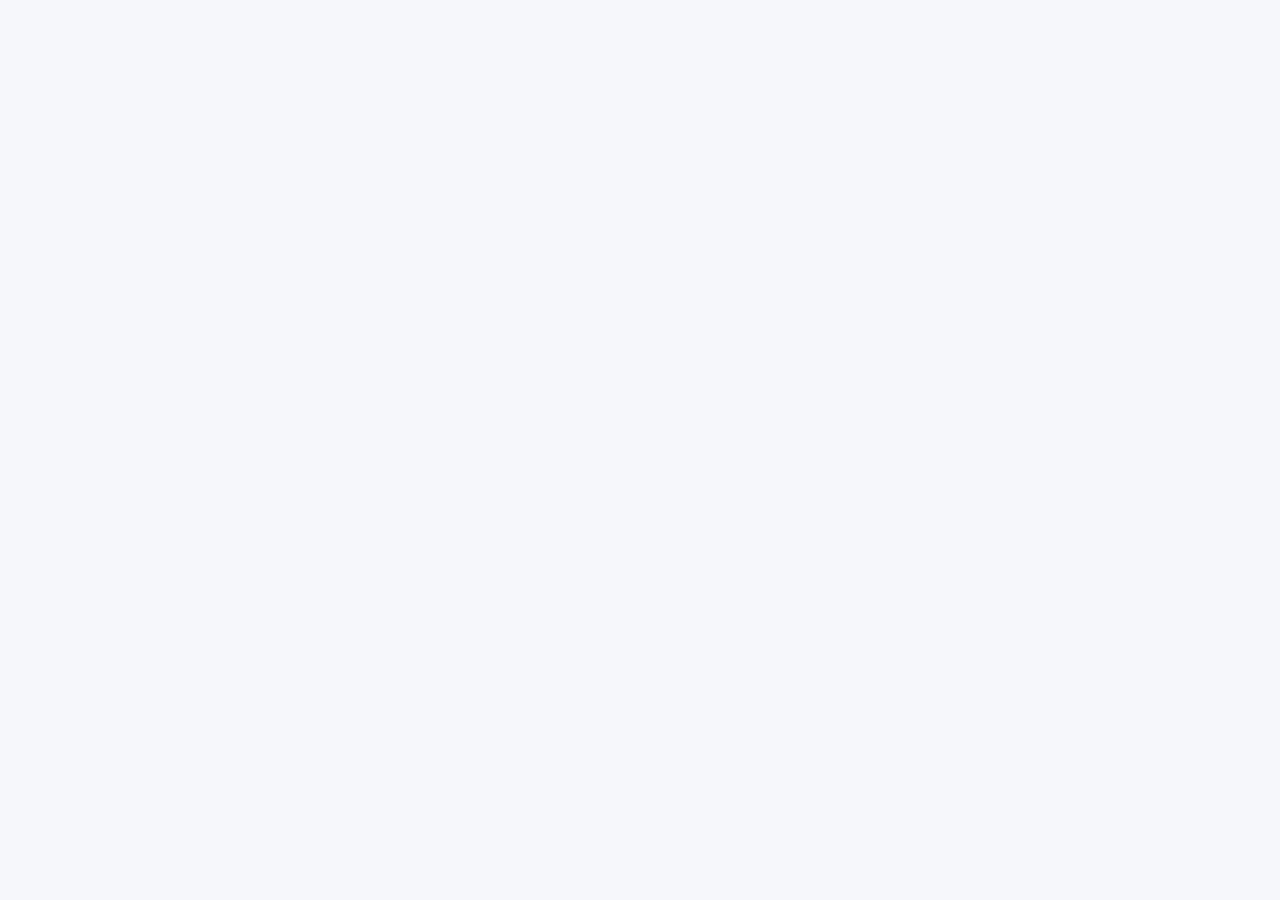
==== index.html @ 2ea12622 "Fix missing newline at end of index.html Add missing newline at the end of index.html" ====
<!DOCTYPE html>
<html lang="en">
<head>
<meta charset="utf-8">
<meta name="viewport" content="width=device-width, initial-scale=1, viewport-fit=cover">
<title>MedicineTracker</title>

<link rel="manifest" href="./manifest.webmanifest">
<link rel="stylesheet" href="./css/app.css">

<meta name="theme-color" content="#1a56a0">
<meta name="color-scheme" content="light">
<meta name="description" content="A simple medicine reminder and pill identification app.">

<!-- iOS ignores manifest icons for Add to Home Screen. -->
<link rel="apple-touch-icon" href="./icons/apple-touch-icon.png">
<meta name="apple-mobile-web-app-capable" content="yes">
<meta name="apple-mobile-web-app-status-bar-style" content="default">
<meta name="apple-mobile-web-app-title" content="MedicineTracker">
</head>
<body>

<header id="topbar" hidden></header>

<main id="app" tabindex="-1"></main>

<nav id="bottomnav" hidden></nav>

<!-- Overlay hosts: photo viewer, sheets, dialogs, toasts. -->
<div id="overlay" hidden></div>
<div id="toast" role="status" aria-live="polite" hidden></div>

<noscript>
  <p style="padding:1.5rem;font:1.25rem system-ui">
    This app needs JavaScript switched on.
  </p>
</noscript>

<script type="module" src="./js/main.js"></script>
</body>
</html>
---- css/app.css ----
/* Medicine Tracker — visual layer.
 *
 * Everything, two densities switched by a body class (`.mode-simple` /
 * `.mode-supporter`), per docs/repo-structure.md. This file is the entire
 * v2 visual refresh: palette, type scale, buttons, motion. It does not
 * change markup — every selector here targets a class or data-attribute
 * that already exists in js/views/*.js and js/ui.js. See docs/ui.md for
 * the design rationale and the exact numbers this file implements.
 *
 * No webfont, still: an offline app cannot wait on a CDN, and a thin
 * display face is unreadable at arm's length for the simple-mode audience.
 * Personality here comes from weight, spacing and colour, not a second
 * typeface — the system-ui stack is unchanged from v1.
 */

/* ---------------------------------------------------------------------
   1. Tokens
   --------------------------------------------------------------------- */

:root {
  /* Brand blue is load-bearing: it's baked into icons/make-icons.py and
     the manifest's theme-color, so it was never a candidate for change. */
  --primary: #1a56a0;
  --primary-600: #164a8a;
  --primary-700: #123f78;
  --primary-50: #eaf2fc;
  --primary-100: #d3e4f7;

  /* Decorative only — the supporter role-picker chip, today's calendar
     ring. Never used for status, so it can never be mistaken for one. */
  --accent: #6b3fa0;
  --accent-600: #5a3488;
  --accent-50: #f2ecf9;

  --ok: #1a7a3c;
  --ok-50: #e7f5eb;
  --warn: #a5690c;
  --warn-50: #fbf2e2;
  --danger: #b3272d;
  --danger-50: #fceced;

  --ink: #12151c;
  --ink-2: #454e5c;
  --ink-3: #6b7280;
  --paper: #ffffff;
  --bg: #f6f7fb;
  --surface: #ffffff;
  --surface-2: #f1f3f7;
  --surface-3: #e8ebf1;
  --line: #e4e7ee;
  --line-strong: #c7ceda;

  --radius-sm: 0.6rem;
  --radius: 1rem;
  --radius-lg: 1.375rem;
  --radius-pill: 999px;

  --shadow-sm: 0 1px 2px rgba(18, 21, 28, 0.06);
  --shadow: 0 4px 14px rgba(18, 21, 28, 0.08), 0 1px 3px rgba(18, 21, 28, 0.06);
  --shadow-md: 0 10px 30px rgba(18, 21, 28, 0.12);
  --shadow-lg: 0 20px 48px rgba(18, 21, 28, 0.18);

  --space-1: 0.25rem;
  --space-2: 0.5rem;
  --space-3: 0.75rem;
  --space-4: 1rem;
  --space-5: 1.5rem;
  --space-6: 2rem;
  --space-7: 3rem;

  /* Type scale. Supporter is the baseline; body.mode-simple below
     overrides these to be larger while remaining smaller than v1. */
  --text-xs: 0.8125rem;   /* 13px */
  --text-sm: 0.875rem;    /* 14px */
  --text-base: 0.9375rem; /* 15px */
  --text-md: 1rem;        /* 16px */
  --text-lg: 1.125rem;    /* 18px */
  --text-xl: 1.375rem;    /* 22px */
  --text-2xl: 1.75rem;    /* 28px */
  --text-3xl: 2.125rem;   /* 34px */

  --target-min: 2.5rem;   /* 40px — supporter tap targets */
  --row-h: 3rem;

  --content-max: 40rem;

  --ease: cubic-bezier(0.2, 0.8, 0.2, 1);
  --ease-out: cubic-bezier(0.16, 1, 0.3, 1);
  --dur-fast: 120ms;
  --dur: 200ms;
  --dur-slow: 360ms;
}

/* Simple mode: reduced from v1's 20px/56px (already brought to 18px/52px
   in an earlier pass, per docs/ui.md history) down again. These are the
   numbers this refresh ships with — see docs/ui.md for the note that they
   still want confirming with the app's actual users before being final. */
body.mode-simple {
  --text-base: 1rem;       /* 16px */
  --text-md: 1.0625rem;    /* 17px */
  --text-lg: 1.25rem;      /* 20px */
  --text-xl: 1.5rem;       /* 24px */
  --text-2xl: 1.875rem;    /* 30px */
  --text-3xl: 2.25rem;     /* 36px */
  --target-min: 2.875rem;  /* 46px, was 52px */
  --row-h: 2.875rem;       /* 46px, was 52px */
  --content-max: 28rem;
}

body.mode-supporter {
  --content-max: 42rem;
}

/* ---------------------------------------------------------------------
   2. Reset & base
   --------------------------------------------------------------------- */

*, *::before, *::after { box-sizing: border-box; }

html {
  -webkit-text-size-adjust: 100%;
  text-size-adjust: 100%;
}

body {
  margin: 0;
  min-height: 100dvh;
  background: var(--bg);
  color: var(--ink);
  font-family: -apple-system, BlinkMacSystemFont, "Segoe UI", Roboto,
    Helvetica, Arial, sans-serif;
  font-size: var(--text-base);
  line-height: 1.5;
  -webkit-font-smoothing: antialiased;
}

h1, h2, h3, p { margin: 0; }

a { color: inherit; text-decoration: none; }

button, input, select, textarea {
  font: inherit;
  color: inherit;
}

img { max-width: 100%; display: block; }

::selection { background: var(--primary-100); color: var(--ink); }

:focus-visible {
  outline: 2px solid var(--primary);
  outline-offset: 2px;
  border-radius: var(--radius-sm);
}

@media (prefers-reduced-motion: reduce) {
  *, *::before, *::after {
    animation-duration: 0.001ms !important;
    animation-iteration-count: 1 !important;
    transition-duration: 0.001ms !important;
    scroll-behavior: auto !important;
  }
}

/* ---------------------------------------------------------------------
   3. App shell & navigation
   --------------------------------------------------------------------- */

#app {
  max-width: var(--content-max);
  margin: 0 auto;
  padding: var(--space-4) var(--space-4) calc(var(--space-7) + var(--space-4));
  animation: fade-in var(--dur-slow) var(--ease-out);
}

/* Pre-auth (welcome, sign-in, pairing): centred in the viewport rather than
   pinned to the top — these are the only screens with nothing else on the
   page, so leaving them top-aligned left a lot of empty space beneath them. */
body.mode-none {
  display: flex;
  min-height: 100dvh;
  align-items: center;
  justify-content: center;
}

body.mode-none #app {
  max-width: 26rem;
  padding-top: var(--space-4);
  padding-bottom: var(--space-4);
}

@media (min-width: 48rem) {
  #app { padding-left: var(--space-6); padding-right: var(--space-6); }
}
@media (min-width: 80rem) {
  #app { padding-top: var(--space-6); }
}

/* Small phones: pull card and role-picker padding in a step so nothing
   crowds the edges below ~380px wide. */
@media (max-width: 26rem) {
  .card, .row-btn { padding: var(--space-4); }
  .role-btn { padding: var(--space-3); gap: var(--space-3); }
  .dialog, .sheet { max-width: 100%; }

  /* Supporter's top bar only (simple mode's bottom nav doesn't use this
     markup at all). At this width "Medicine Tracker" plus the tabs pill on
     one row either wraps the brand to two lines or pushes the tabs hard
     against the edge with the brand sitting flush left -- neither reads as
     centred or intentional. Stacking removes both problems at once: the
     brand gets the full row to itself (no wrap), and the tabs pill is
     centred under it with the same margin on both sides, so nothing ever
     touches the edge regardless of how narrow the screen gets. */
  .topbar-inner {
    flex-direction: column;
    gap: var(--space-2);
  }
  .topbar-brand { font-size: var(--text-md); }
  .tabs { width: 100%; justify-content: center; }
}

/* Supporter: top tabs, sticky. */
#topbar {
  position: sticky;
  top: 0;
  z-index: 30;
  background: rgba(255, 255, 255, 0.92);
  backdrop-filter: saturate(1.6) blur(10px);
  -webkit-backdrop-filter: saturate(1.6) blur(10px);
  border-bottom: 1px solid var(--line);
}

.topbar-inner {
  max-width: var(--content-max);
  margin: 0 auto;
  padding: var(--space-3) var(--space-4);
  display: flex;
  align-items: center;
  justify-content: space-between;
  gap: var(--space-4);
}

.topbar-brand {
  font-size: var(--text-lg);
  font-weight: 800;
  letter-spacing: -0.01em;
  color: var(--primary);
  display: flex;
  align-items: center;
  gap: var(--space-2);
}

.topbar-brand::before {
  content: "";
  width: 1.5em;
  height: 1.5em;
  border-radius: var(--radius-pill);
  background: var(--primary);
  box-shadow: 0 0 0 5px var(--primary-50);
  -webkit-mask-image: var(--icon-pill);
  mask-image: var(--icon-pill);
  -webkit-mask-repeat: no-repeat;
  mask-repeat: no-repeat;
  -webkit-mask-position: center;
  mask-position: center;
  -webkit-mask-size: 62%;
  mask-size: 62%;
}

.tabs {
  display: flex;
  gap: var(--space-1);
  background: var(--surface-2);
  padding: var(--space-1);
  border-radius: var(--radius-pill);
}

.tabs .navlink {
  display: flex;
  align-items: center;
  gap: var(--space-2);
  padding: var(--space-2) var(--space-4);
  border-radius: var(--radius-pill);
  font-size: var(--text-sm);
  font-weight: 600;
  color: var(--ink-2);
  transition: background var(--dur) var(--ease), color var(--dur) var(--ease),
    box-shadow var(--dur) var(--ease);
}

.tabs .navlink[aria-current="page"] {
  background: var(--paper);
  color: var(--primary);
  box-shadow: var(--shadow-sm);
}

.tabs .navlink:hover { color: var(--primary); }

/* Simple: bottom bar, big icon-over-label targets. */
#bottomnav {
  position: fixed;
  left: 0;
  right: 0;
  bottom: 0;
  z-index: 30;
  background: rgba(255, 255, 255, 0.94);
  backdrop-filter: saturate(1.6) blur(14px);
  -webkit-backdrop-filter: saturate(1.6) blur(14px);
  border-top: 1px solid var(--line);
  padding-bottom: env(safe-area-inset-bottom, 0);
}

.nav-inner {
  max-width: var(--content-max);
  margin: 0 auto;
  display: flex;
}

.nav-inner .navlink {
  flex: 1;
  display: flex;
  flex-direction: column;
  align-items: center;
  gap: var(--space-1);
  padding: var(--space-2) 0 var(--space-3);
  min-height: var(--target-min);
  color: var(--ink-3);
  font-size: var(--text-xs);
  font-weight: 700;
  transition: color var(--dur) var(--ease), transform var(--dur-fast) var(--ease);
}

.nav-inner .navlink:active { transform: scale(0.94); }

.nav-inner .navlink[aria-current="page"] { color: var(--primary); }

.navlink-icon {
  width: 1.5rem;
  height: 1.5rem;
  border-radius: var(--radius-pill);
  transition: background var(--dur) var(--ease), transform var(--dur) var(--ease-out);
}

.nav-inner .navlink[aria-current="page"] .navlink-icon {
  background: var(--primary-50);
  transform: translateY(-1px) scale(1.05);
}

.navlink-icon::before {
  content: "";
  display: block;
  width: 100%;
  height: 100%;
  background-color: currentColor;
  -webkit-mask-repeat: no-repeat;
  mask-repeat: no-repeat;
  -webkit-mask-position: center;
  mask-position: center;
  -webkit-mask-size: 56%;
  mask-size: 56%;
}

.navlink[data-icon="today"] .navlink-icon::before { -webkit-mask-image: var(--icon-today); mask-image: var(--icon-today); }
.navlink[data-icon="calendar"] .navlink-icon::before { -webkit-mask-image: var(--icon-calendar); mask-image: var(--icon-calendar); }
.navlink[data-icon="settings"] .navlink-icon::before { -webkit-mask-image: var(--icon-settings); mask-image: var(--icon-settings); }
.navlink[data-icon="pill"] .navlink-icon::before { -webkit-mask-image: var(--icon-pill); mask-image: var(--icon-pill); }

/* ---------------------------------------------------------------------
   4. Icons (masked inline SVG — no icon font, no build step)
   --------------------------------------------------------------------- */

:root {
  --icon-pill: url("data:image/svg+xml,%3Csvg xmlns='http://www.w3.org/2000/svg' viewBox='0 0 24 24'%3E%3Crect x='2' y='9' width='20' height='6' rx='3' transform='rotate(45 12 12)'/%3E%3C/svg%3E");
  --icon-calendar: url("data:image/svg+xml,%3Csvg xmlns='http://www.w3.org/2000/svg' viewBox='0 0 24 24'%3E%3Cpath d='M5 4h1V2h2v2h8V2h2v2h1a2 2 0 0 1 2 2v14a2 2 0 0 1-2 2H5a2 2 0 0 1-2-2V6a2 2 0 0 1 2-2zm-1 6v10a1 1 0 0 0 1 1h14a1 1 0 0 0 1-1V10H4zm3 3h3v3H7v-3z'/%3E%3C/svg%3E");
  --icon-settings: url("data:image/svg+xml,%3Csvg xmlns='http://www.w3.org/2000/svg' viewBox='0 0 24 24'%3E%3Crect x='3' y='5' width='18' height='2' rx='1'/%3E%3Ccircle cx='7' cy='6' r='2.6'/%3E%3Crect x='3' y='11' width='18' height='2' rx='1'/%3E%3Ccircle cx='17' cy='12' r='2.6'/%3E%3Crect x='3' y='17' width='18' height='2' rx='1'/%3E%3Ccircle cx='10' cy='18' r='2.6'/%3E%3C/svg%3E");
  --icon-today: url("data:image/svg+xml,%3Csvg xmlns='http://www.w3.org/2000/svg' viewBox='0 0 24 24'%3E%3Cpath d='M4.5 12.5 9 17l10.5-10.5-1.6-1.6L9 13.8l-2.9-2.9z'/%3E%3C/svg%3E");
}

.icon {
  display: inline-block;
  width: 1.25em;
  height: 1.25em;
  background-color: currentColor;
  -webkit-mask-repeat: no-repeat;
  mask-repeat: no-repeat;
  -webkit-mask-position: center;
  mask-position: center;
  -webkit-mask-size: contain;
  mask-size: contain;
  vertical-align: -0.2em;
}

.icon[data-icon="pill"] { -webkit-mask-image: var(--icon-pill); mask-image: var(--icon-pill); }
.icon[data-icon="calendar"] { -webkit-mask-image: var(--icon-calendar); mask-image: var(--icon-calendar); }
.icon[data-icon="settings"] { -webkit-mask-image: var(--icon-settings); mask-image: var(--icon-settings); }
.icon[data-icon="today"] { -webkit-mask-image: var(--icon-today); mask-image: var(--icon-today); }

/* ---------------------------------------------------------------------
   5. Typography helpers
   --------------------------------------------------------------------- */

.page-title {
  font-size: var(--text-2xl);
  font-weight: 800;
  letter-spacing: -0.015em;
  text-align: center;
  color: var(--ink);
  /* Sits between the nav above and the first card below, not flush against
     either — bigger gap underneath since that's the boundary into content. */
  margin: var(--space-3) 0 var(--space-6);
}

/* Today pairs the title tightly with the date beneath it in one small
   block; day-head's own `gap` already spaces them, so the title's own
   margin would double up. */
.day-head .page-title { margin: 0; }

.page-sub {
  text-align: center;
  color: var(--ink-3);
  font-size: var(--text-sm);
  margin-top: var(--space-1);
  margin-bottom: var(--space-4);
}

.day-head {
  display: flex;
  flex-direction: column;
  align-items: center;
  gap: var(--space-1);
  text-align: center;
  margin-bottom: var(--space-1);
}

.day-date {
  color: var(--ink-3);
  font-size: var(--text-sm);
  font-weight: 600;
}

/* ---------------------------------------------------------------------
   6. Buttons
   --------------------------------------------------------------------- */

.btn {
  appearance: none;
  border: 1px solid var(--line);
  background: var(--paper);
  color: var(--ink);
  font-weight: 700;
  font-size: var(--text-base);
  padding: 0.7rem 1.1rem;
  border-radius: var(--radius-pill);
  min-height: var(--target-min);
  display: inline-flex;
  align-items: center;
  justify-content: center;
  gap: var(--space-2);
  cursor: pointer;
  box-shadow: var(--shadow-sm);
  transition: transform var(--dur-fast) var(--ease-out), box-shadow var(--dur) var(--ease),
    background var(--dur) var(--ease), border-color var(--dur) var(--ease), color var(--dur) var(--ease);
}

.btn:hover { box-shadow: var(--shadow); border-color: var(--line-strong); }
.btn:active { transform: scale(0.97); }
.btn:disabled { opacity: 0.55; cursor: not-allowed; box-shadow: none; transform: none; }

.btn-primary {
  background: linear-gradient(155deg, var(--primary), var(--primary-600));
  border-color: transparent;
  color: #fff;
  box-shadow: 0 6px 16px rgba(26, 86, 160, 0.28);
}
.btn-primary:hover { box-shadow: 0 8px 22px rgba(26, 86, 160, 0.34); }

.btn-danger,
.btn-danger.btn-primary {
  background: var(--danger);
  border-color: transparent;
  color: #fff;
  box-shadow: 0 6px 16px rgba(179, 39, 45, 0.26);
}

.btn-quiet {
  background: var(--surface-2);
  border-color: transparent;
  color: var(--ink-2);
  box-shadow: none;
}
.btn-quiet:hover { background: var(--surface-3); box-shadow: none; }

.btn-block { display: flex; width: 100%; }

.btn-lg {
  min-height: calc(var(--target-min) + 0.25rem);
  font-size: var(--text-md);
  padding: 0.85rem 1.25rem;
}

.btn-link {
  border: none;
  background: none;
  box-shadow: none;
  color: var(--primary);
  font-weight: 700;
  padding: var(--space-2) 0;
  min-height: auto;
  border-radius: var(--radius-sm);
}
.btn-link:hover { text-decoration: underline; box-shadow: none; }
.btn-link:active { transform: none; }

.form-actions {
  display: flex;
  gap: var(--space-3);
  margin-top: var(--space-5);
}
.form-actions .btn { flex: 1; }

/* ---------------------------------------------------------------------
   7. Cards, fields, forms
   --------------------------------------------------------------------- */

.card {
  background: var(--surface);
  border: 1px solid var(--line);
  border-radius: var(--radius-lg);
  padding: var(--space-5);
  box-shadow: var(--shadow-sm);
  margin-bottom: var(--space-4);
  animation: rise-in var(--dur-slow) var(--ease-out);
}

.card-title {
  font-size: var(--text-lg);
  font-weight: 800;
  margin-bottom: var(--space-4);
  letter-spacing: -0.01em;
}

.field { margin-bottom: var(--space-4); }
.field:last-child { margin-bottom: 0; }

.field-inline {
  display: flex;
  gap: var(--space-3);
  flex-wrap: wrap;
}
.field-inline > .field { flex: 1 1 10rem; }

.field-label {
  display: block;
  font-size: var(--text-sm);
  font-weight: 700;
  color: var(--ink-2);
  margin-bottom: var(--space-2);
}

.field-hint {
  font-size: var(--text-xs);
  color: var(--ink-3);
  margin-top: var(--space-2);
}

.field-error {
  font-size: var(--text-xs);
  color: var(--danger);
  font-weight: 700;
  margin-top: var(--space-2);
}

input[type="text"],
input[type="time"],
input[type="date"],
input[type="number"],
select,
textarea {
  width: 100%;
  border: 1.5px solid var(--line);
  background: var(--surface);
  border-radius: var(--radius-sm);
  padding: 0.65rem 0.85rem;
  min-height: var(--target-min);
  font-size: var(--text-base);
  transition: border-color var(--dur) var(--ease), box-shadow var(--dur) var(--ease);
}

textarea { min-height: 4.5rem; resize: vertical; }

input:focus, select:focus, textarea:focus {
  outline: none;
  border-color: var(--primary);
  box-shadow: 0 0 0 3px var(--primary-50);
}

.input-invalid { border-color: var(--danger) !important; }
.input-invalid:focus { box-shadow: 0 0 0 3px var(--danger-50) !important; }

.chips { display: flex; flex-wrap: wrap; gap: var(--space-2); }

.chip {
  border: 1.5px solid var(--line);
  background: var(--surface);
  border-radius: var(--radius-pill);
  padding: 0.45rem 0.9rem;
  font-size: var(--text-sm);
  font-weight: 700;
  color: var(--ink-2);
  cursor: pointer;
  transition: all var(--dur) var(--ease);
}
.chip[aria-pressed="true"] {
  background: var(--primary);
  border-color: var(--primary);
  color: #fff;
}
.chip:active { transform: scale(0.95); }

.photo-picker { display: flex; flex-direction: column; gap: var(--space-3); align-items: flex-start; }

.photo-preview {
  width: 100%;
  max-width: 12rem;
  aspect-ratio: 1;
  border-radius: var(--radius);
  background: var(--surface-2);
  overflow: hidden;
  display: flex;
  align-items: center;
  justify-content: center;
  color: var(--ink-3);
  font-size: var(--text-sm);
  border: 1px dashed var(--line-strong);
}
.photo-preview img { width: 100%; height: 100%; object-fit: cover; }

.btn-row { display: flex; gap: var(--space-2); flex-wrap: wrap; }

.sched {
  border: 1px solid var(--line);
  border-radius: var(--radius);
  padding: var(--space-4);
  margin-bottom: var(--space-3);
  background: var(--surface-2);
}
.sched-head {
  display: flex;
  align-items: center;
  justify-content: space-between;
  margin-bottom: var(--space-3);
}
.sched-num {
  width: 1.6rem;
  height: 1.6rem;
  border-radius: var(--radius-pill);
  background: var(--primary-50);
  color: var(--primary);
  font-weight: 800;
  font-size: var(--text-xs);
  display: flex;
  align-items: center;
  justify-content: center;
}

/* ---------------------------------------------------------------------
   8. Rows / lists
   --------------------------------------------------------------------- */

.rows { display: flex; flex-direction: column; gap: var(--space-2); }

.row-btn {
  display: flex;
  align-items: center;
  gap: var(--space-3);
  background: var(--surface);
  border: 1px solid var(--line);
  border-radius: var(--radius);
  padding: var(--space-3) var(--space-4);
  box-shadow: var(--shadow-sm);
  transition: transform var(--dur-fast) var(--ease-out), box-shadow var(--dur) var(--ease),
    border-color var(--dur) var(--ease);
}
.row-btn:hover { box-shadow: var(--shadow); border-color: var(--line-strong); }
.row-btn:active { transform: scale(0.99); }

.row-archived { opacity: 0.55; }

.row-main { flex: 1; min-width: 0; }
.row-title { font-weight: 700; font-size: var(--text-md); }
.row-sub {
  display: block;
  color: var(--ink-3);
  font-size: var(--text-sm);
  margin-top: 0.15rem;
  white-space: nowrap;
  overflow: hidden;
  text-overflow: ellipsis;
}
.row-chev { color: var(--ink-3); font-size: var(--text-lg); }

.badge {
  display: inline-block;
  background: var(--surface-2);
  color: var(--ink-3);
  font-size: var(--text-xs);
  font-weight: 700;
  padding: 0.15rem 0.55rem;
  border-radius: var(--radius-pill);
  margin-left: var(--space-2);
}

/* ---------------------------------------------------------------------
   9. Today / day view
   --------------------------------------------------------------------- */

.day { display: flex; flex-direction: column; gap: var(--space-4); }

.slot {
  background: var(--surface);
  border: 1px solid var(--line);
  border-radius: var(--radius-lg);
  overflow: hidden;
  box-shadow: var(--shadow-sm);
  transition: background var(--dur-slow) var(--ease), border-color var(--dur-slow) var(--ease),
    box-shadow var(--dur-slow) var(--ease);
}

.slot-done {
  background: var(--ok-50);
  border-color: #bfe3c9;
}

.slot-head {
  display: flex;
  align-items: center;
  gap: var(--space-2);
  padding: var(--space-4) var(--space-4) var(--space-2);
}
.slot-name { font-weight: 800; font-size: var(--text-md); }
.slot-time { color: var(--ink-3); font-size: var(--text-sm); font-weight: 600; }
.slot-tag {
  margin-left: auto;
  background: var(--ok);
  color: #fff;
  font-size: var(--text-xs);
  font-weight: 700;
  padding: 0.2rem 0.65rem;
  border-radius: var(--radius-pill);
  animation: pop-in var(--dur) var(--ease-out);
}

.slot-body { display: flex; flex-direction: column; }

.med {
  display: flex;
  align-items: center;
  gap: var(--space-3);
  width: 100%;
  text-align: left;
  border: none;
  background: none;
  padding: var(--space-2) var(--space-4);
  min-height: var(--row-h);
  cursor: pointer;
  transition: background var(--dur) var(--ease);
}
.med:hover { background: var(--surface-2); }
.med:active { background: var(--surface-3); }

.med-thumb {
  width: 2.6rem;
  height: 2.6rem;
  flex: none;
  border-radius: var(--radius-sm);
  overflow: hidden;
  background: var(--surface-2);
  display: flex;
  align-items: center;
  justify-content: center;
  color: var(--ink-3);
}
.med-thumb img { width: 100%; height: 100%; object-fit: cover; }

.med-main { flex: 1; min-width: 0; }
.med-line {
  display: flex;
  align-items: baseline;
  gap: var(--space-2);
  white-space: nowrap;
  overflow: hidden;
  text-overflow: ellipsis;
}
.med-name { font-weight: 700; }
.med-strength { color: var(--ink-3); font-size: var(--text-sm); }
.med-sub { color: var(--ink-3); font-size: var(--text-sm); gap: var(--space-3); }

.slot-foot { padding: var(--space-2) var(--space-4) var(--space-4); }
.slot-tick {
  display: flex;
  align-items: center;
  gap: var(--space-2);
  color: var(--ok);
  font-weight: 700;
  font-size: var(--text-sm);
  justify-content: center;
  padding: var(--space-2) 0;
}

.empty {
  text-align: center;
  padding: var(--space-6) var(--space-4);
  animation: fade-in var(--dur-slow) var(--ease-out);
}
.empty-title { font-size: var(--text-lg); font-weight: 800; margin-bottom: var(--space-2); }
.empty-body { color: var(--ink-3); max-width: 26rem; margin: 0 auto; }

.note {
  background: var(--warn-50);
  color: var(--warn);
  border-radius: var(--radius);
  padding: var(--space-3) var(--space-4);
  font-size: var(--text-sm);
  font-weight: 600;
  margin-bottom: var(--space-4);
}

/* ---------------------------------------------------------------------
   10. Calendar
   --------------------------------------------------------------------- */

.cal-head {
  display: flex;
  align-items: center;
  justify-content: space-between;
  margin-bottom: var(--space-4);
}
.cal-nav {
  width: 2.5rem;
  height: 2.5rem;
  border-radius: var(--radius-pill);
  border: 1px solid var(--line);
  background: var(--surface);
  font-size: var(--text-lg);
  display: flex;
  align-items: center;
  justify-content: center;
  cursor: pointer;
  transition: background var(--dur) var(--ease), transform var(--dur-fast) var(--ease-out);
}
.cal-nav:hover { background: var(--surface-2); }
.cal-nav:active { transform: scale(0.92); }

.cal-title {
  font-weight: 800;
  font-size: var(--text-lg);
  border: none;
  background: none;
  cursor: pointer;
  padding: var(--space-2) var(--space-3);
  border-radius: var(--radius-pill);
  transition: background var(--dur) var(--ease);
}
.cal-title:hover { background: var(--surface-2); }

.cal-weekdays {
  display: grid;
  grid-template-columns: repeat(7, 1fr);
  text-align: center;
  color: var(--ink-3);
  font-size: var(--text-xs);
  font-weight: 700;
  margin-bottom: var(--space-2);
}

.cal-grid {
  display: grid;
  grid-template-columns: repeat(7, 1fr);
  gap: 0.2rem;
}

.cal-day {
  aspect-ratio: 1;
  border: none;
  background: none;
  border-radius: var(--radius-sm);
  display: flex;
  align-items: center;
  justify-content: center;
  position: relative;
  cursor: pointer;
  font-size: var(--text-sm);
  font-weight: 600;
  transition: background var(--dur) var(--ease), transform var(--dur-fast) var(--ease-out);
}
.cal-day:hover { background: var(--surface-2); }
.cal-day:active { transform: scale(0.9); }
.cal-day-out { opacity: 0.32; }
.cal-day-future { color: var(--ink-3); }
.cal-day-today { box-shadow: inset 0 0 0 2px var(--accent); border-radius: var(--radius-pill); }
.cal-locked { opacity: 0.55; }

.cal-ring {
  position: absolute;
  inset: 0.1rem;
  border-radius: var(--radius-pill);
  transition: background var(--dur) var(--ease);
}
.cal-day-num { position: relative; z-index: 1; }

.cal-legend {
  display: flex;
  gap: var(--space-4);
  margin-top: var(--space-4);
  font-size: var(--text-xs);
  color: var(--ink-3);
  flex-wrap: wrap;
}
.cal-legend-item { display: flex; align-items: center; gap: var(--space-2); }
.cal-swatch { width: 0.9rem; height: 0.9rem; border-radius: var(--radius-pill); display: inline-block; }

.year-row {
  display: flex;
  align-items: center;
  justify-content: center;
  gap: var(--space-4);
  margin-bottom: var(--space-4);
}
.year-label { font-weight: 800; font-size: var(--text-lg); min-width: 4rem; text-align: center; }
.month-picker {
  display: grid;
  grid-template-columns: repeat(3, 1fr);
  gap: var(--space-2);
}
.month-picker .btn { min-height: var(--target-min); }

/* ---------------------------------------------------------------------
   11. Settings
   --------------------------------------------------------------------- */

.setting-row {
  display: flex;
  align-items: center;
  justify-content: space-between;
  gap: var(--space-3);
  padding: var(--space-3) 0;
  border-bottom: 1px solid var(--line);
}
.setting-row:last-child { border-bottom: none; }

.setting-main { flex: 1; }
.setting-label { font-weight: 700; }
.setting-hint { color: var(--ink-3); font-size: var(--text-sm); margin-top: 0.15rem; }
.setting-value { color: var(--ink-2); font-weight: 600; }
.setting-code {
  font-variant-numeric: tabular-nums;
  letter-spacing: 0.12em;
  font-weight: 800;
  background: var(--primary-50);
  color: var(--primary);
  padding: 0.35rem 0.7rem;
  border-radius: var(--radius-sm);
}

.fatal {
  text-align: center;
  padding: var(--space-6) var(--space-4);
}
.fatal h1 { font-size: var(--text-xl); margin-bottom: var(--space-3); }
.fatal p { color: var(--ink-3); }

/* ---------------------------------------------------------------------
   12. Onboarding, sign-in, pairing — the redesigned first screens
   --------------------------------------------------------------------- */

.welcome {
  display: flex;
  flex-direction: column;
  gap: var(--space-3);
  padding-top: var(--space-4);
  animation: rise-in var(--dur-slow) var(--ease-out);
}

.welcome-logo {
  width: 4.5rem;
  height: 4.5rem;
  margin: 0 auto var(--space-4);
  border-radius: var(--radius-lg);
  background: radial-gradient(circle at 30% 25%, var(--primary-600), var(--primary-700) 70%);
  box-shadow: 0 0 0 10px var(--primary-50), var(--shadow-md);
  display: flex;
  align-items: center;
  justify-content: center;
  color: #fff;
  animation: welcome-pop 700ms var(--ease-out);
}
.welcome-logo .icon { width: 2rem; height: 2rem; }

.welcome-title {
  text-align: center;
  font-size: var(--text-2xl);
  font-weight: 800;
  letter-spacing: -0.02em;
}
.welcome-intro {
  text-align: center;
  color: var(--ink-3);
  margin-bottom: var(--space-4);
}

.role-btn {
  display: flex;
  align-items: center;
  gap: var(--space-4);
  background: var(--surface);
  border: 1px solid var(--line);
  border-radius: var(--radius-lg);
  padding: var(--space-4);
  box-shadow: var(--shadow-sm);
  cursor: pointer;
  text-align: left;
  transition: transform var(--dur-fast) var(--ease-out), box-shadow var(--dur) var(--ease),
    border-color var(--dur) var(--ease);
}
.role-btn:hover { box-shadow: var(--shadow-md); border-color: var(--primary-100); transform: translateY(-1px); }
.role-btn:active { transform: scale(0.98); }

.role-icon {
  width: 3rem;
  height: 3rem;
  flex: none;
  border-radius: var(--radius-pill);
  background: var(--primary-50);
  color: var(--primary);
  display: flex;
  align-items: center;
  justify-content: center;
}
.role-icon-accent { background: var(--accent-50); color: var(--accent); }

.role-text { flex: 1; }
.role-name { display: block; font-weight: 800; font-size: var(--text-md); }
.role-hint { display: block; color: var(--ink-3); font-size: var(--text-sm); margin-top: 0.15rem; }
.role-chevron { color: var(--ink-3); font-size: var(--text-lg); }

.welcome-foot {
  text-align: center;
  color: var(--ink-3);
  font-size: var(--text-sm);
  margin-top: var(--space-4);
}
a.welcome-foot { color: var(--primary); font-weight: 700; }

/* ---------------------------------------------------------------------
   13. Overlays — backdrop, dialog, sheet, photo viewer
   --------------------------------------------------------------------- */

#overlay {
  position: fixed;
  inset: 0;
  z-index: 80;
}

.overlay-layer {
  position: fixed;
  inset: 0;
  display: flex;
  align-items: center;
  justify-content: center;
  padding: var(--space-4);
}

.overlay-backdrop {
  position: absolute;
  inset: 0;
  background: rgba(15, 18, 26, 0.5);
  backdrop-filter: blur(2px);
  -webkit-backdrop-filter: blur(2px);
  animation: fade-in var(--dur) var(--ease);
}

body.overlay-open { overflow: hidden; }

.dialog {
  position: relative;
  background: var(--surface);
  border-radius: var(--radius-lg);
  box-shadow: var(--shadow-lg);
  padding: var(--space-5);
  max-width: 24rem;
  width: 100%;
  animation: dialog-in var(--dur-slow) var(--ease-out);
}
.dialog-title { font-size: var(--text-lg); font-weight: 800; margin-bottom: var(--space-2); }
.dialog-body { color: var(--ink-2); margin-bottom: var(--space-5); }
.dialog-actions { display: flex; gap: var(--space-3); }
.dialog-actions .btn { flex: 1; }

/* Simple mode: the confirming action sits on top, so a big thumb cannot
   land on the wrong button. */
body.mode-simple .dialog-actions { flex-direction: column-reverse; }

.sheet-layer { align-items: center; }

.sheet {
  position: relative;
  background: var(--surface);
  border-radius: var(--radius-lg);
  box-shadow: var(--shadow-lg);
  width: 100%;
  max-width: 30rem;
  max-height: min(85vh, 42rem);
  display: flex;
  flex-direction: column;
  overflow: hidden;
  animation: dialog-in var(--dur-slow) var(--ease-out);
}
.sheet-head {
  display: flex;
  align-items: center;
  justify-content: space-between;
  padding: var(--space-4) var(--space-5);
  border-bottom: 1px solid var(--line);
}
.sheet-title { font-size: var(--text-lg); font-weight: 800; }
.sheet-close {
  width: 2rem;
  height: 2rem;
  border-radius: var(--radius-pill);
  border: none;
  background: var(--surface-2);
  font-size: var(--text-lg);
  line-height: 1;
  cursor: pointer;
  transition: background var(--dur) var(--ease);
}
.sheet-close:hover { background: var(--surface-3); }
.sheet-body { padding: var(--space-5); overflow-y: auto; }

.photoview-layer { padding: 0; background: #000; }
.photoview {
  position: relative;
  width: 100%;
  height: 100%;
  display: flex;
  align-items: center;
  justify-content: center;
  cursor: zoom-out;
  animation: fade-in var(--dur) var(--ease);
}
.photoview-img { max-width: 100%; max-height: 100%; object-fit: contain; }
.photoview-empty {
  color: rgba(255, 255, 255, 0.7);
  display: flex;
  flex-direction: column;
  align-items: center;
  gap: var(--space-3);
  font-size: var(--text-lg);
}
.photoview-empty .icon { width: 3rem; height: 3rem; }
.photoview-caption {
  position: absolute;
  left: 0;
  right: 0;
  bottom: 0;
  padding: var(--space-5);
  background: linear-gradient(to top, rgba(0, 0, 0, 0.75), transparent);
  color: #fff;
}
.photoview-name { display: block; font-size: var(--text-lg); }
.photoview-strength { color: rgba(255, 255, 255, 0.75); margin-left: var(--space-2); }
.photoview-close {
  position: absolute;
  top: var(--space-4);
  right: var(--space-4);
  width: 2.75rem;
  height: 2.75rem;
  border-radius: var(--radius-pill);
  border: none;
  background: rgba(255, 255, 255, 0.14);
  color: #fff;
  font-size: var(--text-xl);
  line-height: 1;
  cursor: pointer;
}

/* ---------------------------------------------------------------------
   14. Toast
   --------------------------------------------------------------------- */

#toast {
  position: fixed;
  left: 50%;
  bottom: calc(var(--space-6) + env(safe-area-inset-bottom, 0));
  transform: translate(-50%, 0.5rem);
  background: var(--ink);
  color: #fff;
  padding: 0.75rem 1.25rem;
  border-radius: var(--radius-pill);
  font-size: var(--text-sm);
  font-weight: 600;
  box-shadow: var(--shadow-md);
  opacity: 0;
  pointer-events: none;
  z-index: 90;
  transition: opacity var(--dur) var(--ease), transform var(--dur) var(--ease-out);
}
body.mode-simple #toast { bottom: calc(5.5rem + env(safe-area-inset-bottom, 0)); }
#toast.toast-on {
  opacity: 1;
  transform: translate(-50%, 0);
  pointer-events: auto;
}

/* ---------------------------------------------------------------------
   15. Motion
   --------------------------------------------------------------------- */

@keyframes fade-in {
  from { opacity: 0; }
  to { opacity: 1; }
}

@keyframes rise-in {
  from { opacity: 0; transform: translateY(6px); }
  to { opacity: 1; transform: translateY(0); }
}

@keyframes dialog-in {
  from { opacity: 0; transform: translateY(8px) scale(0.97); }
  to { opacity: 1; transform: translateY(0) scale(1); }
}

@keyframes pop-in {
  from { opacity: 0; transform: scale(0.8); }
  to { opacity: 1; transform: scale(1); }
}

@keyframes welcome-pop {
  0% { opacity: 0; transform: scale(0.7); }
  70% { transform: scale(1.06); }
  100% { opacity: 1; transform: scale(1); }
}

/* ---------------------------------------------------------------------
   16. Responsive — same one-column layout at every width; only spacing
   and a couple of comfort tweaks change. No breakpoint changes the shape
   of the page, per docs/ui.md.
   --------------------------------------------------------------------- */

@media (min-width: 48rem) {
  .row-btn, .card { padding-left: var(--space-5); padding-right: var(--space-5); }
  .welcome-logo { width: 5rem; height: 5rem; }
}

@media (min-width: 80rem) {
  body { font-size: calc(var(--text-base) * 1.02); }
}
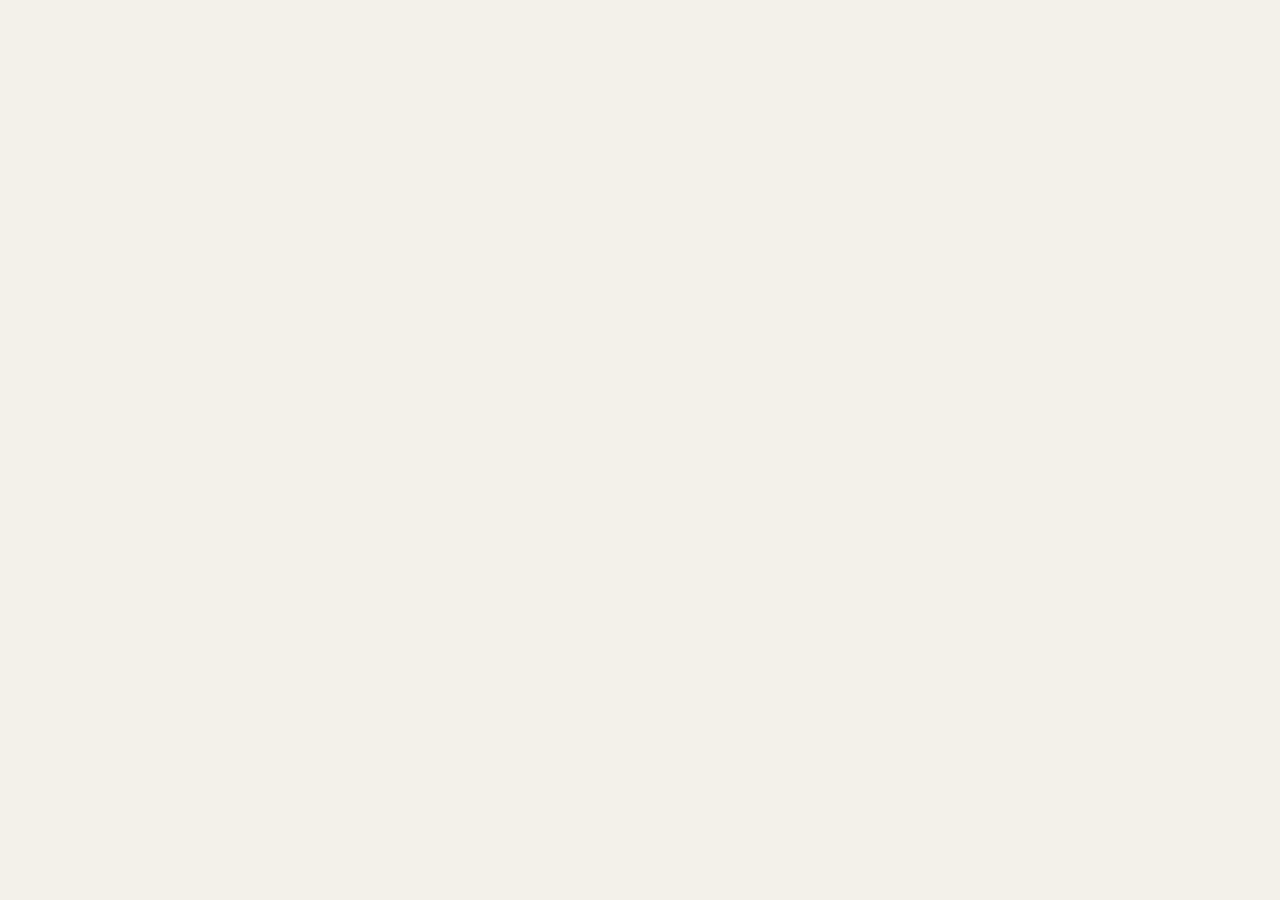
==== commit 2ffca494: "v3: photo-first Today, three-state dose logging, dark mode The visual overhaul's foundations and the" ====
--- a/index.html
+++ b/index.html
@@ -8,8 +8,9 @@
 <link rel="manifest" href="./manifest.webmanifest">
 <link rel="stylesheet" href="./css/app.css">
 
-<meta name="theme-color" content="#1a56a0">
-<meta name="color-scheme" content="light">
+<meta name="theme-color" content="#f3f1ea" media="(prefers-color-scheme: light)">
+<meta name="theme-color" content="#171613" media="(prefers-color-scheme: dark)">
+<meta name="color-scheme" content="light dark">
 <meta name="description" content="A simple medicine reminder and pill identification app.">
 
 <!-- iOS ignores manifest icons for Add to Home Screen. -->
@@ -19,8 +20,6 @@
 <meta name="apple-mobile-web-app-title" content="MedicineTracker">
 </head>
 <body>
-
-<header id="topbar" hidden></header>
 
 <main id="app" tabindex="-1"></main>
 
--- a/css/app.css
+++ b/css/app.css
@@ -1,64 +1,107 @@
-/* Medicine Tracker — visual layer.
+/* Medicine Tracker — visual layer, v3.
  *
  * Everything, two densities switched by a body class (`.mode-simple` /
- * `.mode-supporter`), per docs/repo-structure.md. This file is the entire
- * v2 visual refresh: palette, type scale, buttons, motion. It does not
- * change markup — every selector here targets a class or data-attribute
- * that already exists in js/views/*.js and js/ui.js. See docs/ui.md for
- * the design rationale and the exact numbers this file implements.
+ * `.mode-supporter`), per docs/repo-structure.md. See docs/v3-plan.md for why
+ * this rewrite exists and docs/ui.md for the design rationale.
  *
- * No webfont, still: an offline app cannot wait on a CDN, and a thin
- * display face is unreadable at arm's length for the simple-mode audience.
- * Personality here comes from weight, spacing and colour, not a second
- * typeface — the system-ui stack is unchanged from v1.
+ * Three things changed from v2 and explain most of what follows:
+ *
+ * 1. A warm canvas. v2 sat white cards on #f6f7fb, which is the default cold
+ *    grey every framework ships with. Paper (#F3F1EA) makes a white card read
+ *    as a card, and costs nothing.
+ * 2. Dark mode, via a second token block. Shadows carry no information on a
+ *    dark canvas, so elevation there comes from the surface ladder plus
+ *    hairlines. Every semantic colour is defined twice, never derived.
+ * 3. Weight capped at 600. v2 used 800 in thirteen places; on the system-ui
+ *    stack that is the heaviest available face and it is most of why the app
+ *    read blunt. With no webfont (still: an offline app cannot wait on a CDN),
+ *    the typographic personality has to come from restraint, tracking and
+ *    tabular numerals instead.
+ *
+ * The two densities now differ on *touch*, not text: once a photo carries the
+ * recognition, 20px body copy stops earning its space but a 46px target still
+ * does.
  */
 
 /* ---------------------------------------------------------------------
-   1. Tokens
+   1. Tokens — light
    --------------------------------------------------------------------- */
 
 :root {
-  /* Brand blue is load-bearing: it's baked into icons/make-icons.py and
-     the manifest's theme-color, so it was never a candidate for change. */
+  color-scheme: light dark;
+
+  /* Surfaces. `sunken` is for insets (a schedule block inside a card);
+     `raised` is the quiet-button fill. */
+  --canvas: #f3f1ea;
+  --surface: #ffffff;
+  --sunken: #f7f5ef;
+  --raised: #ebe8df;
+  --line: #e2dfd5;
+  --line-strong: #cfcbbe;
+
+  --ink: #22211e;
+  --ink-2: #57554e;
+  --ink-3: #8a877d;
+
+  /* Brand blue is unchanged from v1/v2 on purpose: it is baked into
+     icons/make-icons.py and the theme-color meta, so changing it would mean
+     regenerating home-screen icons already installed on real phones. */
   --primary: #1a56a0;
-  --primary-600: #164a8a;
-  --primary-700: #123f78;
-  --primary-50: #eaf2fc;
-  --primary-100: #d3e4f7;
-
-  /* Decorative only — the supporter role-picker chip, today's calendar
-     ring. Never used for status, so it can never be mistaken for one. */
-  --accent: #6b3fa0;
-  --accent-600: #5a3488;
-  --accent-50: #f2ecf9;
-
-  --ok: #1a7a3c;
-  --ok-50: #e7f5eb;
-  --warn: #a5690c;
-  --warn-50: #fbf2e2;
-  --danger: #b3272d;
-  --danger-50: #fceced;
-
-  --ink: #12151c;
-  --ink-2: #454e5c;
-  --ink-3: #6b7280;
-  --paper: #ffffff;
-  --bg: #f6f7fb;
-  --surface: #ffffff;
-  --surface-2: #f1f3f7;
-  --surface-3: #e8ebf1;
-  --line: #e4e7ee;
-  --line-strong: #c7ceda;
-
-  --radius-sm: 0.6rem;
-  --radius: 1rem;
-  --radius-lg: 1.375rem;
-  --radius-pill: 999px;
-
-  --shadow-sm: 0 1px 2px rgba(18, 21, 28, 0.06);
-  --shadow: 0 4px 14px rgba(18, 21, 28, 0.08), 0 1px 3px rgba(18, 21, 28, 0.06);
-  --shadow-md: 0 10px 30px rgba(18, 21, 28, 0.12);
-  --shadow-lg: 0 20px 48px rgba(18, 21, 28, 0.18);
+  --primary-hover: #164a8a;
+  --primary-tint: #e6f1fb;
+  --primary-ink: #0c447c;
+  --primary-line: #b5d4f4;
+  --on-primary: #ffffff;
+
+  /* Taken. Its own hue, not the brand blue, so "done" can never be confused
+     with "tap this". */
+  --taken: #0f6e56;
+  --taken-tint: #e1f5ee;
+  --taken-ink: #085041;
+  --taken-line: #9fe1cb;
+  --on-taken: #ffffff;
+
+  /* `tint` is for small fills — a badge, a 44px tile. `wash` is for whole
+     surfaces. They are the same value in light mode and diverge sharply in
+     dark, because a tint that reads as a whisper behind a badge reads as a
+     shout when it is an entire card. */
+  --taken-wash: #e1f5ee;
+  --attn-wash: #faece7;
+
+  /* Skipped is a recorded outcome, not a failure. Amber, never red. */
+  --skip: #ba7517;
+  --skip-tint: #faeeda;
+  --skip-ink: #854f0b;
+  --skip-line: #fac775;
+  --on-skip: #ffffff;
+
+  /* Attention: the passive "Now" marker and non-blocking notices. */
+  --attn: #993c1d;
+  --attn-tint: #faece7;
+  --attn-line: #f5c4b3;
+
+  --danger: #a32d2d;
+  --danger-tint: #fcebeb;
+  --danger-ink: #791f1f;
+  --on-danger: #ffffff;
+
+  /* Decorative only — today's calendar ring, the supporter role chip. Never
+     used for status, so it can never be mistaken for one. */
+  --accent: #534ab7;
+  --accent-tint: #eeedfe;
+  --accent-ink: #3c3489;
+
+  --shadow-sm: 0 1px 2px rgba(34, 33, 30, 0.06);
+  --shadow: 0 2px 8px rgba(34, 33, 30, 0.07);
+  --shadow-md: 0 8px 22px rgba(34, 33, 30, 0.12);
+  --shadow-lg: 0 18px 40px rgba(34, 33, 30, 0.2);
+
+  --scrim: rgba(24, 22, 18, 0.55);
+
+  --r-sm: 0.625rem;   /* 10px — inputs, small tiles */
+  --r-md: 0.875rem;   /* 14px — pill tiles, rows */
+  --r-lg: 1.125rem;   /* 18px — cards, sheets, dialogs */
+  --r-pill: 999px;
 
   --space-1: 0.25rem;
   --space-2: 0.5rem;
@@ -68,19 +111,19 @@
   --space-6: 2rem;
   --space-7: 3rem;
 
-  /* Type scale. Supporter is the baseline; body.mode-simple below
-     overrides these to be larger while remaining smaller than v1. */
+  /* Supporter is the baseline. body.mode-simple lifts a few of these. */
   --text-xs: 0.8125rem;   /* 13px */
   --text-sm: 0.875rem;    /* 14px */
   --text-base: 0.9375rem; /* 15px */
   --text-md: 1rem;        /* 16px */
   --text-lg: 1.125rem;    /* 18px */
   --text-xl: 1.375rem;    /* 22px */
-  --text-2xl: 1.75rem;    /* 28px */
-  --text-3xl: 2.125rem;   /* 34px */
-
-  --target-min: 2.5rem;   /* 40px — supporter tap targets */
-  --row-h: 3rem;
+  --text-2xl: 1.625rem;   /* 26px */
+  --text-3xl: 2rem;       /* 32px */
+
+  --target-min: 2.5rem;   /* 40px */
+  --row-h: 3rem;          /* 48px */
+  --tile: 2.75rem;        /* 44px — the pill identity tile */
 
   --content-max: 40rem;
 
@@ -91,19 +134,145 @@
   --dur-slow: 360ms;
 }
 
-/* Simple mode: reduced from v1's 20px/56px (already brought to 18px/52px
-   in an earlier pass, per docs/ui.md history) down again. These are the
-   numbers this refresh ships with — see docs/ui.md for the note that they
-   still want confirming with the app's actual users before being final. */
+/* ---------------------------------------------------------------------
+   2. Tokens — dark
+   --------------------------------------------------------------------- */
+
+/* Follows the OS unless Settings has written an explicit choice onto <html>.
+   Both blocks set the same names, so nothing downstream knows which is live. */
+@media (prefers-color-scheme: dark) {
+  :root:not([data-theme="light"]) { color-scheme: dark; }
+}
+
+:root[data-theme="dark"] { color-scheme: dark; }
+
+@media (prefers-color-scheme: dark) {
+  :root:not([data-theme="light"]) {
+    --canvas: #171613;
+    --surface: #201f1b;
+    --sunken: #2a2823;
+    --raised: #35332c;
+    --line: #35332c;
+    --line-strong: #4a473e;
+
+    --ink: #f2f0e9;
+    --ink-2: #b8b4a8;
+    --ink-3: #8a877d;
+
+    /* Fills lighten and text on them darkens: a #1a56a0 button on a near-black
+       canvas is a dark shape on a dark ground, which reads as disabled. */
+    --primary: #85b7eb;
+    --primary-hover: #b5d4f4;
+    --primary-tint: #0c447c;
+    --primary-ink: #b5d4f4;
+    --primary-line: #185fa5;
+    --on-primary: #042c53;
+
+    /* The completed tint must stay positive, not dimmed. Saturated deep teal,
+       light teal text — the naive inverse of #e1f5ee reads as "greyed out". */
+    --taken: #5dcaa5;
+    --taken-tint: #085041;
+    --taken-ink: #9fe1cb;
+    --taken-line: #0f6e56;
+    --on-taken: #04342c;
+    --taken-wash: #10251f;
+
+    --skip: #ef9f27;
+    --skip-tint: #633806;
+    --skip-ink: #fac775;
+    --skip-line: #854f0b;
+    --on-skip: #412402;
+
+    --attn: #f0997b;
+    --attn-tint: #712b13;
+    --attn-line: #993c1d;
+    --attn-wash: #2b1610;
+
+    --danger: #f09595;
+    --danger-tint: #791f1f;
+    --danger-ink: #f7c1c1;
+    --on-danger: #501313;
+
+    --accent: #afa9ec;
+    --accent-tint: #3c3489;
+    --accent-ink: #cecbf6;
+
+    /* Near-invisible on a dark ground; the surface ladder does this job now. */
+    --shadow-sm: none;
+    --shadow: 0 1px 2px rgba(0, 0, 0, 0.4);
+    --shadow-md: 0 8px 22px rgba(0, 0, 0, 0.5);
+    --shadow-lg: 0 18px 40px rgba(0, 0, 0, 0.6);
+
+    --scrim: rgba(0, 0, 0, 0.66);
+  }
+}
+
+/* The same block again, for an explicit choice in Settings. Duplicated rather
+   than shared because a media query cannot be re-scoped to an attribute. */
+:root[data-theme="dark"] {
+  --canvas: #171613;
+  --surface: #201f1b;
+  --sunken: #2a2823;
+  --raised: #35332c;
+  --line: #35332c;
+  --line-strong: #4a473e;
+
+  --ink: #f2f0e9;
+  --ink-2: #b8b4a8;
+  --ink-3: #8a877d;
+
+  --primary: #85b7eb;
+  --primary-hover: #b5d4f4;
+  --primary-tint: #0c447c;
+  --primary-ink: #b5d4f4;
+  --primary-line: #185fa5;
+  --on-primary: #042c53;
+
+  --taken: #5dcaa5;
+  --taken-tint: #085041;
+  --taken-ink: #9fe1cb;
+  --taken-line: #0f6e56;
+  --on-taken: #04342c;
+  --taken-wash: #10251f;
+
+  --skip: #ef9f27;
+  --skip-tint: #633806;
+  --skip-ink: #fac775;
+  --skip-line: #854f0b;
+  --on-skip: #412402;
+
+  --attn: #f0997b;
+  --attn-tint: #712b13;
+  --attn-line: #993c1d;
+  --attn-wash: #2b1610;
+
+  --danger: #f09595;
+  --danger-tint: #791f1f;
+  --danger-ink: #f7c1c1;
+  --on-danger: #501313;
+
+  --accent: #afa9ec;
+  --accent-tint: #3c3489;
+  --accent-ink: #cecbf6;
+
+  --shadow-sm: none;
+  --shadow: 0 1px 2px rgba(0, 0, 0, 0.4);
+  --shadow-md: 0 8px 22px rgba(0, 0, 0, 0.5);
+  --shadow-lg: 0 18px 40px rgba(0, 0, 0, 0.6);
+
+  --scrim: rgba(0, 0, 0, 0.66);
+}
+
+/* Simple mode. v1 shipped 20px/56px, v2 brought it to 16px/46px, and this pass
+   stops shrinking the type: the photo does the recognising now, so the last
+   thing worth trading away is the 46px target, which clears the 44px
+   accessibility floor and stays. */
 body.mode-simple {
   --text-base: 1rem;       /* 16px */
   --text-md: 1.0625rem;    /* 17px */
-  --text-lg: 1.25rem;      /* 20px */
-  --text-xl: 1.5rem;       /* 24px */
-  --text-2xl: 1.875rem;    /* 30px */
-  --text-3xl: 2.25rem;     /* 36px */
-  --target-min: 2.875rem;  /* 46px, was 52px */
-  --row-h: 2.875rem;       /* 46px, was 52px */
+  --text-lg: 1.1875rem;    /* 19px */
+  --target-min: 2.875rem;  /* 46px */
+  --row-h: 3.625rem;       /* 58px — a 44px tile plus breathing room */
   --content-max: 28rem;
 }
 
@@ -112,7 +281,7 @@
 }
 
 /* ---------------------------------------------------------------------
-   2. Reset & base
+   3. Reset & base
    --------------------------------------------------------------------- */
 
 *, *::before, *::after { box-sizing: border-box; }
@@ -120,12 +289,13 @@
 html {
   -webkit-text-size-adjust: 100%;
   text-size-adjust: 100%;
+  background: var(--canvas);
 }
 
 body {
   margin: 0;
   min-height: 100dvh;
-  background: var(--bg);
+  background: var(--canvas);
   color: var(--ink);
   font-family: -apple-system, BlinkMacSystemFont, "Segoe UI", Roboto,
     Helvetica, Arial, sans-serif;
@@ -135,22 +305,24 @@
 }
 
 h1, h2, h3, p { margin: 0; }
+h1, h2, h3 { font-weight: 600; letter-spacing: -0.015em; }
 
 a { color: inherit; text-decoration: none; }
 
-button, input, select, textarea {
-  font: inherit;
-  color: inherit;
-}
+button, input, select, textarea { font: inherit; color: inherit; }
 
 img { max-width: 100%; display: block; }
 
-::selection { background: var(--primary-100); color: var(--ink); }
+/* Times, doses, counts and the share code are read aloud over the phone and
+   compared against a physical box. Proportional digits jitter; these do not. */
+time, .slot-time, .day-date, .setting-code, .rail-count { font-variant-numeric: tabular-nums; }
+
+::selection { background: var(--primary-tint); color: var(--primary-ink); }
 
 :focus-visible {
   outline: 2px solid var(--primary);
   outline-offset: 2px;
-  border-radius: var(--radius-sm);
+  border-radius: var(--r-sm);
 }
 
 @media (prefers-reduced-motion: reduce) {
@@ -163,19 +335,18 @@
 }
 
 /* ---------------------------------------------------------------------
-   3. App shell & navigation
+   4. App shell & navigation
    --------------------------------------------------------------------- */
 
 #app {
   max-width: var(--content-max);
   margin: 0 auto;
-  padding: var(--space-4) var(--space-4) calc(var(--space-7) + var(--space-4));
+  padding: var(--space-4) var(--space-4) calc(var(--space-7) + var(--space-5));
   animation: fade-in var(--dur-slow) var(--ease-out);
 }
 
 /* Pre-auth (welcome, sign-in, pairing): centred in the viewport rather than
-   pinned to the top — these are the only screens with nothing else on the
-   page, so leaving them top-aligned left a lot of empty space beneath them. */
+   pinned to the top — the only screens with nothing else on the page. */
 body.mode-none {
   display: flex;
   min-height: 100dvh;
@@ -196,116 +367,25 @@
   #app { padding-top: var(--space-6); }
 }
 
-/* Small phones: pull card and role-picker padding in a step so nothing
-   crowds the edges below ~380px wide. */
 @media (max-width: 26rem) {
   .card, .row-btn { padding: var(--space-4); }
   .role-btn { padding: var(--space-3); gap: var(--space-3); }
   .dialog, .sheet { max-width: 100%; }
-
-  /* Supporter's top bar only (simple mode's bottom nav doesn't use this
-     markup at all). At this width "Medicine Tracker" plus the tabs pill on
-     one row either wraps the brand to two lines or pushes the tabs hard
-     against the edge with the brand sitting flush left -- neither reads as
-     centred or intentional. Stacking removes both problems at once: the
-     brand gets the full row to itself (no wrap), and the tabs pill is
-     centred under it with the same margin on both sides, so nothing ever
-     touches the edge regardless of how narrow the screen gets. */
-  .topbar-inner {
-    flex-direction: column;
-    gap: var(--space-2);
-  }
-  .topbar-brand { font-size: var(--text-md); }
-  .tabs { width: 100%; justify-content: center; }
-}
-
-/* Supporter: top tabs, sticky. */
-#topbar {
-  position: sticky;
-  top: 0;
-  z-index: 30;
-  background: rgba(255, 255, 255, 0.92);
-  backdrop-filter: saturate(1.6) blur(10px);
-  -webkit-backdrop-filter: saturate(1.6) blur(10px);
-  border-bottom: 1px solid var(--line);
-}
-
-.topbar-inner {
-  max-width: var(--content-max);
-  margin: 0 auto;
-  padding: var(--space-3) var(--space-4);
-  display: flex;
-  align-items: center;
-  justify-content: space-between;
-  gap: var(--space-4);
-}
-
-.topbar-brand {
-  font-size: var(--text-lg);
-  font-weight: 800;
-  letter-spacing: -0.01em;
-  color: var(--primary);
-  display: flex;
-  align-items: center;
-  gap: var(--space-2);
-}
-
-.topbar-brand::before {
-  content: "";
-  width: 1.5em;
-  height: 1.5em;
-  border-radius: var(--radius-pill);
-  background: var(--primary);
-  box-shadow: 0 0 0 5px var(--primary-50);
-  -webkit-mask-image: var(--icon-pill);
-  mask-image: var(--icon-pill);
-  -webkit-mask-repeat: no-repeat;
-  mask-repeat: no-repeat;
-  -webkit-mask-position: center;
-  mask-position: center;
-  -webkit-mask-size: 62%;
-  mask-size: 62%;
-}
-
-.tabs {
-  display: flex;
-  gap: var(--space-1);
-  background: var(--surface-2);
-  padding: var(--space-1);
-  border-radius: var(--radius-pill);
-}
-
-.tabs .navlink {
-  display: flex;
-  align-items: center;
-  gap: var(--space-2);
-  padding: var(--space-2) var(--space-4);
-  border-radius: var(--radius-pill);
-  font-size: var(--text-sm);
-  font-weight: 600;
-  color: var(--ink-2);
-  transition: background var(--dur) var(--ease), color var(--dur) var(--ease),
-    box-shadow var(--dur) var(--ease);
-}
-
-.tabs .navlink[aria-current="page"] {
-  background: var(--paper);
-  color: var(--primary);
-  box-shadow: var(--shadow-sm);
-}
-
-.tabs .navlink:hover { color: var(--primary); }
-
-/* Simple: bottom bar, big icon-over-label targets. */
+}
+
+/* One bottom bar for both roles. v2 gave the supporter sticky top tabs and the
+   patient a bottom bar, which meant two navigation models to learn, explain and
+   maintain — and it was the reason the supporter had no room for a Calendar
+   tab. Tab *sets* differ by role; the bar does not. */
+#topbar { display: none; }
+
 #bottomnav {
   position: fixed;
   left: 0;
   right: 0;
   bottom: 0;
   z-index: 30;
-  background: rgba(255, 255, 255, 0.94);
-  backdrop-filter: saturate(1.6) blur(14px);
-  -webkit-backdrop-filter: saturate(1.6) blur(14px);
+  background: var(--surface);
   border-top: 1px solid var(--line);
   padding-bottom: env(safe-area-inset-bottom, 0);
 }
@@ -326,23 +406,22 @@
   min-height: var(--target-min);
   color: var(--ink-3);
   font-size: var(--text-xs);
-  font-weight: 700;
+  font-weight: 500;
   transition: color var(--dur) var(--ease), transform var(--dur-fast) var(--ease);
 }
 
 .nav-inner .navlink:active { transform: scale(0.94); }
-
-.nav-inner .navlink[aria-current="page"] { color: var(--primary); }
+.nav-inner .navlink[aria-current="page"] { color: var(--primary); font-weight: 600; }
 
 .navlink-icon {
   width: 1.5rem;
   height: 1.5rem;
-  border-radius: var(--radius-pill);
+  border-radius: var(--r-pill);
   transition: background var(--dur) var(--ease), transform var(--dur) var(--ease-out);
 }
 
 .nav-inner .navlink[aria-current="page"] .navlink-icon {
-  background: var(--primary-50);
+  background: var(--primary-tint);
   transform: translateY(-1px) scale(1.05);
 }
 
@@ -366,7 +445,7 @@
 .navlink[data-icon="pill"] .navlink-icon::before { -webkit-mask-image: var(--icon-pill); mask-image: var(--icon-pill); }
 
 /* ---------------------------------------------------------------------
-   4. Icons (masked inline SVG — no icon font, no build step)
+   5. Icons (masked inline SVG — no icon font, no build step)
    --------------------------------------------------------------------- */
 
 :root {
@@ -374,6 +453,11 @@
   --icon-calendar: url("data:image/svg+xml,%3Csvg xmlns='http://www.w3.org/2000/svg' viewBox='0 0 24 24'%3E%3Cpath d='M5 4h1V2h2v2h8V2h2v2h1a2 2 0 0 1 2 2v14a2 2 0 0 1-2 2H5a2 2 0 0 1-2-2V6a2 2 0 0 1 2-2zm-1 6v10a1 1 0 0 0 1 1h14a1 1 0 0 0 1-1V10H4zm3 3h3v3H7v-3z'/%3E%3C/svg%3E");
   --icon-settings: url("data:image/svg+xml,%3Csvg xmlns='http://www.w3.org/2000/svg' viewBox='0 0 24 24'%3E%3Crect x='3' y='5' width='18' height='2' rx='1'/%3E%3Ccircle cx='7' cy='6' r='2.6'/%3E%3Crect x='3' y='11' width='18' height='2' rx='1'/%3E%3Ccircle cx='17' cy='12' r='2.6'/%3E%3Crect x='3' y='17' width='18' height='2' rx='1'/%3E%3Ccircle cx='10' cy='18' r='2.6'/%3E%3C/svg%3E");
   --icon-today: url("data:image/svg+xml,%3Csvg xmlns='http://www.w3.org/2000/svg' viewBox='0 0 24 24'%3E%3Cpath d='M4.5 12.5 9 17l10.5-10.5-1.6-1.6L9 13.8l-2.9-2.9z'/%3E%3C/svg%3E");
+  --icon-check: url("data:image/svg+xml,%3Csvg xmlns='http://www.w3.org/2000/svg' viewBox='0 0 24 24'%3E%3Cpath d='M4.5 12.5 9 17l10.5-10.5-1.6-1.6L9 13.8l-2.9-2.9z'/%3E%3C/svg%3E");
+  --icon-minus: url("data:image/svg+xml,%3Csvg xmlns='http://www.w3.org/2000/svg' viewBox='0 0 24 24'%3E%3Crect x='5' y='11' width='14' height='2.4' rx='1.2'/%3E%3C/svg%3E");
+  --icon-people: url("data:image/svg+xml,%3Csvg xmlns='http://www.w3.org/2000/svg' viewBox='0 0 24 24'%3E%3Ccircle cx='9' cy='8' r='3.4'/%3E%3Cpath d='M2.5 19c0-3.3 2.9-5.4 6.5-5.4s6.5 2.1 6.5 5.4z'/%3E%3Ccircle cx='17.5' cy='9' r='2.6'/%3E%3Cpath d='M17.5 13c2.8 0 4.5 1.6 4.5 4h-6.2c0-1.6-.5-2.9-1.3-3.8.9-.14 1.9-.2 3-.2z'/%3E%3C/svg%3E");
+  --icon-box: url("data:image/svg+xml,%3Csvg xmlns='http://www.w3.org/2000/svg' viewBox='0 0 24 24'%3E%3Cpath d='M12 2 3 6.2v11.6L12 22l9-4.2V6.2zm0 2.2 6.4 3L12 10.2 5.6 7.2zM5 9l6 2.8v7.4L5 16.4zm8 10.2v-7.4L19 9v7.4z'/%3E%3C/svg%3E");
+  --icon-drop: url("data:image/svg+xml,%3Csvg xmlns='http://www.w3.org/2000/svg' viewBox='0 0 24 24'%3E%3Cpath d='M12 2.5c4 4.8 6.5 8.3 6.5 11.4A6.5 6.5 0 0 1 5.5 13.9c0-3.1 2.5-6.6 6.5-11.4z'/%3E%3C/svg%3E");
 }
 
 .icon {
@@ -388,31 +472,157 @@
   -webkit-mask-size: contain;
   mask-size: contain;
   vertical-align: -0.2em;
+  flex: none;
 }
 
 .icon[data-icon="pill"] { -webkit-mask-image: var(--icon-pill); mask-image: var(--icon-pill); }
 .icon[data-icon="calendar"] { -webkit-mask-image: var(--icon-calendar); mask-image: var(--icon-calendar); }
 .icon[data-icon="settings"] { -webkit-mask-image: var(--icon-settings); mask-image: var(--icon-settings); }
 .icon[data-icon="today"] { -webkit-mask-image: var(--icon-today); mask-image: var(--icon-today); }
-
-/* ---------------------------------------------------------------------
-   5. Typography helpers
+.icon[data-icon="check"] { -webkit-mask-image: var(--icon-check); mask-image: var(--icon-check); }
+.icon[data-icon="minus"] { -webkit-mask-image: var(--icon-minus); mask-image: var(--icon-minus); }
+.icon[data-icon="people"] { -webkit-mask-image: var(--icon-people); mask-image: var(--icon-people); }
+.icon[data-icon="box"] { -webkit-mask-image: var(--icon-box); mask-image: var(--icon-box); }
+.icon[data-icon="drop"] { -webkit-mask-image: var(--icon-drop); mask-image: var(--icon-drop); }
+
+/* ---------------------------------------------------------------------
+   6. Pill identity
+   --------------------------------------------------------------------- */
+
+/* The one component this redesign is built around. A medicine has exactly one
+   visual identity — its photo — and that identity appears at every size, on
+   every screen, in both roles.
+ *
+ * Without a photo it falls back to a tinted tile with the form's glyph, tinted
+ * by a hash of the medicine id (see tileTone in js/ui.js). That is not an
+ * attempt to guess the pill's real colour: it is a stable, distinguishable
+ * marker, which is all a fallback can honestly be. Anywhere the real colour
+ * would matter — checking a filled organiser — the UI counts instead.
+ *
+ * A rounded square, not a circle: supporters photograph oblong tablets and
+ * blister strips, and a circular mask eats the ends of both. */
+
+.ptile {
+  width: var(--tile);
+  height: var(--tile);
+  flex: none;
+  position: relative;
+  border-radius: var(--r-md);
+  overflow: visible;
+  background: var(--sunken);
+  color: var(--ink-3);
+  display: flex;
+  align-items: center;
+  justify-content: center;
+}
+
+.ptile img {
+  width: 100%;
+  height: 100%;
+  object-fit: cover;
+  border-radius: inherit;
+}
+
+.ptile .icon { width: 50%; height: 50%; }
+
+.ptile-sm { --tile: 2.125rem; border-radius: var(--r-sm); }
+.ptile-lg { --tile: 3.5rem; border-radius: var(--r-lg); }
+
+/* Six tones, assigned by hash so a medicine keeps the same one everywhere. */
+.ptile[data-tone="0"] { background: var(--primary-tint); color: var(--primary-ink); }
+.ptile[data-tone="1"] { background: var(--attn-tint); color: var(--attn); }
+.ptile[data-tone="2"] { background: var(--skip-tint); color: var(--skip-ink); }
+.ptile[data-tone="3"] { background: var(--taken-tint); color: var(--taken-ink); }
+.ptile[data-tone="4"] { background: var(--accent-tint); color: var(--accent-ink); }
+.ptile[data-tone="5"] { background: var(--raised); color: var(--ink-2); }
+
+/* No photo yet. Dashed, so the gap is visible and tappable rather than silent —
+   a missing photo is the single biggest thing a supporter can fix. */
+.ptile-empty { border: 1px dashed var(--line-strong); }
+
+.ptile-archived { background: var(--raised); color: var(--ink-3); opacity: 0.6; }
+
+.ptile-badge {
+  position: absolute;
+  right: -3px;
+  bottom: -3px;
+  width: 1.125rem;
+  height: 1.125rem;
+  border-radius: var(--r-pill);
+  border: 2px solid var(--surface);
+  display: flex;
+  align-items: center;
+  justify-content: center;
+  animation: pop-in var(--dur) var(--ease-out);
+}
+.ptile-badge .icon { width: 0.7rem; height: 0.7rem; }
+.ptile-badge[data-kind="taken"] { background: var(--taken); color: var(--on-taken); }
+.ptile-badge[data-kind="skipped"] { background: var(--skip); color: var(--on-skip); }
+.ptile-badge[data-kind="community"] { background: var(--primary); color: var(--on-primary); }
+
+/* Inside a tinted slot the badge ring has to match that tint, not the card. */
+.slot-done .ptile-badge { border-color: var(--taken-wash); }
+
+/* A completed slot collapses to this: every medicine still shown, overlapped,
+   at a size that says "these, and they are done" without spending a row each. */
+.ptile-stack { display: flex; }
+.ptile-stack .ptile + .ptile { margin-left: -0.5rem; }
+.ptile-stack .ptile { box-shadow: 0 0 0 2px var(--taken-wash); }
+
+/* ---------------------------------------------------------------------
+   7. Dose target — the three-state control
+   --------------------------------------------------------------------- */
+
+/* Cycles not-yet → taken → skipped → not-yet. One target, one tap for the
+   common case. Because a double-tap lands on "skipped", that state is loud
+   (filled amber, struck-through name) and raises a toast with Undo — an
+   accidental skip has to announce itself. */
+
+.dose {
+  width: 1.875rem;
+  height: 1.875rem;
+  flex: none;
+  border-radius: var(--r-pill);
+  border: 1.5px solid var(--line-strong);
+  background: var(--surface);
+  color: transparent;
+  display: flex;
+  align-items: center;
+  justify-content: center;
+  cursor: pointer;
+  padding: 0;
+  transition: background var(--dur) var(--ease), border-color var(--dur) var(--ease),
+    color var(--dur) var(--ease), transform var(--dur-fast) var(--ease-out);
+}
+.dose .icon { width: 1.0625rem; height: 1.0625rem; }
+.dose:active { transform: scale(0.88); }
+
+.dose[data-state="taken"] {
+  background: var(--taken);
+  border-color: var(--taken);
+  color: var(--on-taken);
+}
+.dose[data-state="skipped"] {
+  background: var(--skip);
+  border-color: var(--skip);
+  color: var(--on-skip);
+}
+
+body.mode-simple .dose { width: 2.125rem; height: 2.125rem; }
+
+/* ---------------------------------------------------------------------
+   8. Typography helpers
    --------------------------------------------------------------------- */
 
 .page-title {
   font-size: var(--text-2xl);
-  font-weight: 800;
-  letter-spacing: -0.015em;
+  font-weight: 600;
+  letter-spacing: -0.02em;
   text-align: center;
   color: var(--ink);
-  /* Sits between the nav above and the first card below, not flush against
-     either — bigger gap underneath since that's the boundary into content. */
   margin: var(--space-3) 0 var(--space-6);
 }
 
-/* Today pairs the title tightly with the date beneath it in one small
-   block; day-head's own `gap` already spaces them, so the title's own
-   margin would double up. */
 .day-head .page-title { margin: 0; }
 
 .page-sub {
@@ -432,63 +642,74 @@
   margin-bottom: var(--space-1);
 }
 
-.day-date {
+.day-date { color: var(--ink-3); font-size: var(--text-sm); font-weight: 500; }
+
+/* Today-only orientation. Not a score: it resets at midnight, is never stored,
+   and has no historical counterpart anywhere in the app. See docs/ui.md. */
+.rail { display: flex; gap: var(--space-1); margin-top: var(--space-3); }
+.rail-seg {
+  flex: 1;
+  height: 0.3125rem;
+  border-radius: var(--r-pill);
+  background: var(--line-strong);
+  transition: background var(--dur-slow) var(--ease);
+}
+.rail-seg.is-on { background: var(--taken); }
+.rail-count {
+  font-size: var(--text-xs);
   color: var(--ink-3);
-  font-size: var(--text-sm);
-  font-weight: 600;
-}
-
-/* ---------------------------------------------------------------------
-   6. Buttons
+  margin-top: var(--space-2);
+  text-align: center;
+}
+.day-head + div .rail { margin-top: var(--space-4); }
+
+/* ---------------------------------------------------------------------
+   9. Buttons
    --------------------------------------------------------------------- */
 
 .btn {
   appearance: none;
-  border: 1px solid var(--line);
-  background: var(--paper);
+  border: 1px solid var(--line-strong);
+  background: var(--surface);
   color: var(--ink);
-  font-weight: 700;
+  font-weight: 500;
   font-size: var(--text-base);
   padding: 0.7rem 1.1rem;
-  border-radius: var(--radius-pill);
+  border-radius: var(--r-pill);
   min-height: var(--target-min);
   display: inline-flex;
   align-items: center;
   justify-content: center;
   gap: var(--space-2);
   cursor: pointer;
-  box-shadow: var(--shadow-sm);
-  transition: transform var(--dur-fast) var(--ease-out), box-shadow var(--dur) var(--ease),
-    background var(--dur) var(--ease), border-color var(--dur) var(--ease), color var(--dur) var(--ease);
-}
-
-.btn:hover { box-shadow: var(--shadow); border-color: var(--line-strong); }
+  transition: transform var(--dur-fast) var(--ease-out), background var(--dur) var(--ease),
+    border-color var(--dur) var(--ease), color var(--dur) var(--ease);
+}
+
+.btn:hover { background: var(--sunken); }
 .btn:active { transform: scale(0.97); }
-.btn:disabled { opacity: 0.55; cursor: not-allowed; box-shadow: none; transform: none; }
+.btn:disabled { opacity: 0.5; cursor: not-allowed; transform: none; }
 
 .btn-primary {
-  background: linear-gradient(155deg, var(--primary), var(--primary-600));
-  border-color: transparent;
-  color: #fff;
-  box-shadow: 0 6px 16px rgba(26, 86, 160, 0.28);
-}
-.btn-primary:hover { box-shadow: 0 8px 22px rgba(26, 86, 160, 0.34); }
+  background: var(--primary);
+  border-color: var(--primary);
+  color: var(--on-primary);
+}
+.btn-primary:hover { background: var(--primary-hover); border-color: var(--primary-hover); }
 
 .btn-danger,
 .btn-danger.btn-primary {
   background: var(--danger);
-  border-color: transparent;
-  color: #fff;
-  box-shadow: 0 6px 16px rgba(179, 39, 45, 0.26);
+  border-color: var(--danger);
+  color: var(--on-danger);
 }
 
 .btn-quiet {
-  background: var(--surface-2);
+  background: var(--raised);
   border-color: transparent;
   color: var(--ink-2);
-  box-shadow: none;
-}
-.btn-quiet:hover { background: var(--surface-3); box-shadow: none; }
+}
+.btn-quiet:hover { background: var(--line); }
 
 .btn-block { display: flex; width: 100%; }
 
@@ -501,15 +722,16 @@
 .btn-link {
   border: none;
   background: none;
-  box-shadow: none;
   color: var(--primary);
-  font-weight: 700;
+  font-weight: 500;
   padding: var(--space-2) 0;
   min-height: auto;
-  border-radius: var(--radius-sm);
-}
-.btn-link:hover { text-decoration: underline; box-shadow: none; }
+  border-radius: var(--r-sm);
+}
+.btn-link:hover { text-decoration: underline; background: none; }
 .btn-link:active { transform: none; }
+
+.btn-row { display: flex; gap: var(--space-2); flex-wrap: wrap; }
 
 .form-actions {
   display: flex;
@@ -519,13 +741,13 @@
 .form-actions .btn { flex: 1; }
 
 /* ---------------------------------------------------------------------
-   7. Cards, fields, forms
+   10. Cards, fields, forms
    --------------------------------------------------------------------- */
 
 .card {
   background: var(--surface);
   border: 1px solid var(--line);
-  border-radius: var(--radius-lg);
+  border-radius: var(--r-lg);
   padding: var(--space-5);
   box-shadow: var(--shadow-sm);
   margin-bottom: var(--space-4);
@@ -534,39 +756,30 @@
 
 .card-title {
   font-size: var(--text-lg);
-  font-weight: 800;
+  font-weight: 600;
   margin-bottom: var(--space-4);
-  letter-spacing: -0.01em;
 }
 
 .field { margin-bottom: var(--space-4); }
 .field:last-child { margin-bottom: 0; }
 
-.field-inline {
-  display: flex;
-  gap: var(--space-3);
-  flex-wrap: wrap;
-}
+.field-inline { display: flex; gap: var(--space-3); flex-wrap: wrap; }
 .field-inline > .field { flex: 1 1 10rem; }
 
 .field-label {
   display: block;
   font-size: var(--text-sm);
-  font-weight: 700;
+  font-weight: 500;
   color: var(--ink-2);
   margin-bottom: var(--space-2);
 }
 
-.field-hint {
-  font-size: var(--text-xs);
-  color: var(--ink-3);
-  margin-top: var(--space-2);
-}
+.field-hint { font-size: var(--text-xs); color: var(--ink-3); margin-top: var(--space-2); }
 
 .field-error {
   font-size: var(--text-xs);
   color: var(--danger);
-  font-weight: 700;
+  font-weight: 500;
   margin-top: var(--space-2);
 }
 
@@ -577,9 +790,9 @@
 select,
 textarea {
   width: 100%;
-  border: 1.5px solid var(--line);
+  border: 1.5px solid var(--line-strong);
   background: var(--surface);
-  border-radius: var(--radius-sm);
+  border-radius: var(--r-sm);
   padding: 0.65rem 0.85rem;
   min-height: var(--target-min);
   font-size: var(--text-base);
@@ -591,29 +804,30 @@
 input:focus, select:focus, textarea:focus {
   outline: none;
   border-color: var(--primary);
-  box-shadow: 0 0 0 3px var(--primary-50);
+  box-shadow: 0 0 0 3px var(--primary-tint);
 }
 
 .input-invalid { border-color: var(--danger) !important; }
-.input-invalid:focus { box-shadow: 0 0 0 3px var(--danger-50) !important; }
+.input-invalid:focus { box-shadow: 0 0 0 3px var(--danger-tint) !important; }
 
 .chips { display: flex; flex-wrap: wrap; gap: var(--space-2); }
 
 .chip {
-  border: 1.5px solid var(--line);
+  border: 1.5px solid var(--line-strong);
   background: var(--surface);
-  border-radius: var(--radius-pill);
+  border-radius: var(--r-pill);
   padding: 0.45rem 0.9rem;
   font-size: var(--text-sm);
-  font-weight: 700;
+  font-weight: 500;
   color: var(--ink-2);
   cursor: pointer;
-  transition: all var(--dur) var(--ease);
+  transition: background var(--dur) var(--ease), border-color var(--dur) var(--ease),
+    color var(--dur) var(--ease), transform var(--dur-fast) var(--ease-out);
 }
 .chip[aria-pressed="true"] {
   background: var(--primary);
   border-color: var(--primary);
-  color: #fff;
+  color: var(--on-primary);
 }
 .chip:active { transform: scale(0.95); }
 
@@ -623,8 +837,8 @@
   width: 100%;
   max-width: 12rem;
   aspect-ratio: 1;
-  border-radius: var(--radius);
-  background: var(--surface-2);
+  border-radius: var(--r-md);
+  background: var(--sunken);
   overflow: hidden;
   display: flex;
   align-items: center;
@@ -635,14 +849,12 @@
 }
 .photo-preview img { width: 100%; height: 100%; object-fit: cover; }
 
-.btn-row { display: flex; gap: var(--space-2); flex-wrap: wrap; }
-
 .sched {
   border: 1px solid var(--line);
-  border-radius: var(--radius);
+  border-radius: var(--r-md);
   padding: var(--space-4);
   margin-bottom: var(--space-3);
-  background: var(--surface-2);
+  background: var(--sunken);
 }
 .sched-head {
   display: flex;
@@ -653,10 +865,10 @@
 .sched-num {
   width: 1.6rem;
   height: 1.6rem;
-  border-radius: var(--radius-pill);
-  background: var(--primary-50);
-  color: var(--primary);
-  font-weight: 800;
+  border-radius: var(--r-pill);
+  background: var(--primary-tint);
+  color: var(--primary-ink);
+  font-weight: 600;
   font-size: var(--text-xs);
   display: flex;
   align-items: center;
@@ -664,7 +876,7 @@
 }
 
 /* ---------------------------------------------------------------------
-   8. Rows / lists
+   11. Rows / lists
    --------------------------------------------------------------------- */
 
 .rows { display: flex; flex-direction: column; gap: var(--space-2); }
@@ -675,19 +887,19 @@
   gap: var(--space-3);
   background: var(--surface);
   border: 1px solid var(--line);
-  border-radius: var(--radius);
+  border-radius: var(--r-md);
   padding: var(--space-3) var(--space-4);
-  box-shadow: var(--shadow-sm);
-  transition: transform var(--dur-fast) var(--ease-out), box-shadow var(--dur) var(--ease),
+  min-height: var(--row-h);
+  transition: transform var(--dur-fast) var(--ease-out), background var(--dur) var(--ease),
     border-color var(--dur) var(--ease);
 }
-.row-btn:hover { box-shadow: var(--shadow); border-color: var(--line-strong); }
+.row-btn:hover { border-color: var(--line-strong); background: var(--sunken); }
 .row-btn:active { transform: scale(0.99); }
 
 .row-archived { opacity: 0.55; }
 
 .row-main { flex: 1; min-width: 0; }
-.row-title { font-weight: 700; font-size: var(--text-md); }
+.row-title { font-weight: 500; font-size: var(--text-md); }
 .row-sub {
   display: block;
   color: var(--ink-3);
@@ -701,35 +913,45 @@
 
 .badge {
   display: inline-block;
-  background: var(--surface-2);
-  color: var(--ink-3);
+  background: var(--raised);
+  color: var(--ink-2);
   font-size: var(--text-xs);
-  font-weight: 700;
+  font-weight: 500;
   padding: 0.15rem 0.55rem;
-  border-radius: var(--radius-pill);
+  border-radius: var(--r-pill);
   margin-left: var(--space-2);
 }
 
 /* ---------------------------------------------------------------------
-   9. Today / day view
-   --------------------------------------------------------------------- */
-
-.day { display: flex; flex-direction: column; gap: var(--space-4); }
+   12. Today / day view
+   --------------------------------------------------------------------- */
+
+.day { display: flex; flex-direction: column; gap: var(--space-3); }
 
 .slot {
   background: var(--surface);
   border: 1px solid var(--line);
-  border-radius: var(--radius-lg);
+  border-radius: var(--r-lg);
   overflow: hidden;
   box-shadow: var(--shadow-sm);
-  transition: background var(--dur-slow) var(--ease), border-color var(--dur-slow) var(--ease),
-    box-shadow var(--dur-slow) var(--ease);
+  transition: background var(--dur-slow) var(--ease), border-color var(--dur-slow) var(--ease);
 }
 
 .slot-done {
-  background: var(--ok-50);
-  border-color: #bfe3c9;
-}
+  background: var(--taken-wash);
+  border-color: var(--taken-line);
+}
+
+/* Every medicine dealt with, but not all of them taken. Deliberately neutral
+   rather than amber: the slot is finished, and tinting the whole card the
+   colour of "skipped" would make one skipped medicine out of six read as a
+   problem with the slot. Skipped is a recorded outcome, not a failure. */
+.slot-marked { background: var(--sunken); }
+.slot-marked .slot-tag { color: var(--ink-2); }
+.slot-marked .slot-count { color: var(--ink-2); }
+.slot-marked .slot-collapsed .row-chev { color: var(--ink-3); }
+.slot-marked .ptile-stack .ptile { box-shadow: 0 0 0 2px var(--sunken); }
+.slot-marked .ptile-badge { border-color: var(--sunken); }
 
 .slot-head {
   display: flex;
@@ -737,44 +959,119 @@
   gap: var(--space-2);
   padding: var(--space-4) var(--space-4) var(--space-2);
 }
-.slot-name { font-weight: 800; font-size: var(--text-md); }
-.slot-time { color: var(--ink-3); font-size: var(--text-sm); font-weight: 600; }
+.slot-name { font-weight: 600; font-size: var(--text-md); }
+.slot-done .slot-name { color: var(--taken-ink); }
+.slot-time { color: var(--ink-3); font-size: var(--text-sm); font-weight: 500; }
+.slot-done .slot-time { color: var(--taken); }
+
+/* Passive. It never reorders, hides or dims anything — it only says where in
+   the day you are, which is the one thing the fixed order cannot express. */
+.slot-now {
+  margin-left: auto;
+  background: var(--attn-tint);
+  color: var(--attn);
+  font-size: var(--text-xs);
+  font-weight: 500;
+  padding: 0.15rem 0.6rem;
+  border-radius: var(--r-pill);
+}
+
 .slot-tag {
   margin-left: auto;
-  background: var(--ok);
-  color: #fff;
+  display: inline-flex;
+  align-items: center;
+  gap: var(--space-1);
+  color: var(--taken-ink);
   font-size: var(--text-xs);
-  font-weight: 700;
-  padding: 0.2rem 0.65rem;
-  border-radius: var(--radius-pill);
+  font-weight: 500;
   animation: pop-in var(--dur) var(--ease-out);
 }
 
+/* On a tinted card the neutral quiet fill reads as a grey smear. Undo borrows
+   the tint's own family instead, so the completed slot stays one colour. */
+.slot-done .btn-quiet {
+  background: transparent;
+  border: 1px solid var(--taken-line);
+  color: var(--taken-ink);
+}
+/* Transparent on hover too: the card is already the tint, so a tinted hover
+   fill would be invisible in light mode. The border carries it. */
+.slot-done .btn-quiet:hover { background: transparent; border-color: var(--taken); }
+
+/* Same reasoning on a marked slot, in neutral rather than teal. */
+.slot-marked .btn-quiet {
+  background: transparent;
+  border: 1px solid var(--line-strong);
+  color: var(--ink-2);
+}
+.slot-marked .btn-quiet:hover { background: transparent; border-color: var(--ink-3); }
+
 .slot-body { display: flex; flex-direction: column; }
 
-.med {
+/* A completed slot's medicines, as a strip of photos rather than six rows.
+   Still a button: the photos must not become unreachable just because the
+   slot was marked done. */
+.slot-collapsed {
   display: flex;
   align-items: center;
   gap: var(--space-3);
   width: 100%;
-  text-align: left;
   border: none;
   background: none;
   padding: var(--space-2) var(--space-4);
   min-height: var(--row-h);
   cursor: pointer;
+  text-align: left;
+}
+.slot-count { flex: 1; color: var(--taken-ink); font-size: var(--text-sm); font-weight: 500; }
+.slot-collapsed .row-chev { color: var(--taken); }
+
+/* The row holds two controls -- open the photo, and cycle the dose -- so it
+   is a container, not a button. Nesting one button inside another is invalid
+   and breaks keyboard traversal. */
+.med {
+  display: flex;
+  align-items: center;
+  gap: var(--space-2);
+  padding: var(--space-1) var(--space-4);
+  min-height: var(--row-h);
+}
+
+.med-open {
+  display: flex;
+  align-items: center;
+  gap: var(--space-3);
+  flex: 1;
+  min-width: 0;
+  text-align: left;
+  border: none;
+  background: none;
+  padding: var(--space-2) var(--space-2) var(--space-2) 0;
+  margin: 0;
+  border-radius: var(--r-md);
+  cursor: pointer;
   transition: background var(--dur) var(--ease);
 }
-.med:hover { background: var(--surface-2); }
-.med:active { background: var(--surface-3); }
-
+.med-open:hover { background: var(--sunken); }
+.slot-done .med-open:hover,
+.slot-marked .med-open:hover { background: transparent; }
+
+.med-skip-note { color: var(--skip-ink); font-weight: 500; }
+
+/* Only the photo desaturates. A fallback tile is already carrying the amber
+   badge, and draining its tone as well would leave the row looking disabled
+   rather than decided. */
+.med-skipped .ptile img { filter: grayscale(1); opacity: 0.6; }
+
+/* v2's 42px square. Kept as an alias so any view still emitting it renders,
+   but new code uses .ptile. */
 .med-thumb {
-  width: 2.6rem;
-  height: 2.6rem;
+  width: var(--tile);
+  height: var(--tile);
   flex: none;
-  border-radius: var(--radius-sm);
+  border-radius: var(--r-md);
   overflow: hidden;
-  background: var(--surface-2);
+  background: var(--sunken);
   display: flex;
   align-items: center;
   justify-content: center;
@@ -791,17 +1088,20 @@
   overflow: hidden;
   text-overflow: ellipsis;
 }
-.med-name { font-weight: 700; }
+.med-name { font-weight: 500; }
 .med-strength { color: var(--ink-3); font-size: var(--text-sm); }
 .med-sub { color: var(--ink-3); font-size: var(--text-sm); gap: var(--space-3); }
 
+.med-skipped .med-name { text-decoration: line-through; color: var(--ink-3); }
+.med-skipped .med-sub { color: var(--skip-ink); }
+
 .slot-foot { padding: var(--space-2) var(--space-4) var(--space-4); }
 .slot-tick {
   display: flex;
   align-items: center;
   gap: var(--space-2);
-  color: var(--ok);
-  font-weight: 700;
+  color: var(--taken-ink);
+  font-weight: 500;
   font-size: var(--text-sm);
   justify-content: center;
   padding: var(--space-2) 0;
@@ -812,21 +1112,57 @@
   padding: var(--space-6) var(--space-4);
   animation: fade-in var(--dur-slow) var(--ease-out);
 }
-.empty-title { font-size: var(--text-lg); font-weight: 800; margin-bottom: var(--space-2); }
+.empty-title { font-size: var(--text-lg); font-weight: 600; margin-bottom: var(--space-2); }
 .empty-body { color: var(--ink-3); max-width: 26rem; margin: 0 auto; }
 
+/* The elder's cold start. The code is the largest thing on the screen because
+   its only job is to be read aloud down a phone line, and the character set
+   already excludes 0/O/1/I/L for the same reason. */
+.coldstart {
+  text-align: center;
+  padding: var(--space-6) var(--space-2);
+  animation: rise-in var(--dur-slow) var(--ease-out);
+}
+.coldstart-body {
+  color: var(--ink-2);
+  max-width: 22rem;
+  margin: var(--space-2) auto var(--space-6);
+}
+.coldstart-label {
+  color: var(--ink-3);
+  font-size: var(--text-sm);
+  margin-bottom: var(--space-2);
+}
+.coldstart-code {
+  display: inline-block;
+  font-size: var(--text-3xl);
+  font-weight: 600;
+  letter-spacing: 0.18em;
+  font-variant-numeric: tabular-nums;
+  text-indent: 0.18em;          /* the tracking is trailing space; recentre it */
+  color: var(--primary-ink);
+  background: var(--primary-tint);
+  border-radius: var(--r-lg);
+  padding: var(--space-4) var(--space-5);
+}
+.coldstart-foot {
+  color: var(--ink-3);
+  font-size: var(--text-sm);
+  margin-top: var(--space-6);
+}
+
 .note {
-  background: var(--warn-50);
-  color: var(--warn);
-  border-radius: var(--radius);
+  background: var(--attn-wash);
+  color: var(--attn);
+  border-radius: var(--r-md);
   padding: var(--space-3) var(--space-4);
   font-size: var(--text-sm);
-  font-weight: 600;
+  font-weight: 500;
   margin-bottom: var(--space-4);
 }
 
 /* ---------------------------------------------------------------------
-   10. Calendar
+   13. Calendar
    --------------------------------------------------------------------- */
 
 .cal-head {
@@ -838,9 +1174,10 @@
 .cal-nav {
   width: 2.5rem;
   height: 2.5rem;
-  border-radius: var(--radius-pill);
-  border: 1px solid var(--line);
+  border-radius: var(--r-pill);
+  border: 1px solid var(--line-strong);
   background: var(--surface);
+  color: var(--ink);
   font-size: var(--text-lg);
   display: flex;
   align-items: center;
@@ -848,20 +1185,21 @@
   cursor: pointer;
   transition: background var(--dur) var(--ease), transform var(--dur-fast) var(--ease-out);
 }
-.cal-nav:hover { background: var(--surface-2); }
+.cal-nav:hover { background: var(--sunken); }
 .cal-nav:active { transform: scale(0.92); }
 
 .cal-title {
-  font-weight: 800;
+  font-weight: 600;
   font-size: var(--text-lg);
   border: none;
   background: none;
+  color: var(--ink);
   cursor: pointer;
   padding: var(--space-2) var(--space-3);
-  border-radius: var(--radius-pill);
+  border-radius: var(--r-pill);
   transition: background var(--dur) var(--ease);
 }
-.cal-title:hover { background: var(--surface-2); }
+.cal-title:hover { background: var(--sunken); }
 
 .cal-weekdays {
   display: grid;
@@ -869,41 +1207,39 @@
   text-align: center;
   color: var(--ink-3);
   font-size: var(--text-xs);
-  font-weight: 700;
+  font-weight: 500;
   margin-bottom: var(--space-2);
 }
 
-.cal-grid {
-  display: grid;
-  grid-template-columns: repeat(7, 1fr);
-  gap: 0.2rem;
-}
+.cal-grid { display: grid; grid-template-columns: repeat(7, 1fr); gap: 0.2rem; }
 
 .cal-day {
   aspect-ratio: 1;
   border: none;
   background: none;
-  border-radius: var(--radius-sm);
+  color: var(--ink);
+  border-radius: var(--r-sm);
   display: flex;
   align-items: center;
   justify-content: center;
   position: relative;
   cursor: pointer;
   font-size: var(--text-sm);
-  font-weight: 600;
+  font-weight: 500;
+  font-variant-numeric: tabular-nums;
   transition: background var(--dur) var(--ease), transform var(--dur-fast) var(--ease-out);
 }
-.cal-day:hover { background: var(--surface-2); }
+.cal-day:hover { background: var(--sunken); }
 .cal-day:active { transform: scale(0.9); }
 .cal-day-out { opacity: 0.32; }
 .cal-day-future { color: var(--ink-3); }
-.cal-day-today { box-shadow: inset 0 0 0 2px var(--accent); border-radius: var(--radius-pill); }
+.cal-day-today { box-shadow: inset 0 0 0 2px var(--accent); border-radius: var(--r-pill); }
 .cal-locked { opacity: 0.55; }
 
 .cal-ring {
   position: absolute;
   inset: 0.1rem;
-  border-radius: var(--radius-pill);
+  border-radius: var(--r-pill);
   transition: background var(--dur) var(--ease);
 }
 .cal-day-num { position: relative; z-index: 1; }
@@ -917,7 +1253,7 @@
   flex-wrap: wrap;
 }
 .cal-legend-item { display: flex; align-items: center; gap: var(--space-2); }
-.cal-swatch { width: 0.9rem; height: 0.9rem; border-radius: var(--radius-pill); display: inline-block; }
+.cal-swatch { width: 0.9rem; height: 0.9rem; border-radius: var(--r-pill); display: inline-block; }
 
 .year-row {
   display: flex;
@@ -926,16 +1262,18 @@
   gap: var(--space-4);
   margin-bottom: var(--space-4);
 }
-.year-label { font-weight: 800; font-size: var(--text-lg); min-width: 4rem; text-align: center; }
-.month-picker {
-  display: grid;
-  grid-template-columns: repeat(3, 1fr);
-  gap: var(--space-2);
-}
+.year-label {
+  font-weight: 600;
+  font-size: var(--text-lg);
+  min-width: 4rem;
+  text-align: center;
+  font-variant-numeric: tabular-nums;
+}
+.month-picker { display: grid; grid-template-columns: repeat(3, 1fr); gap: var(--space-2); }
 .month-picker .btn { min-height: var(--target-min); }
 
 /* ---------------------------------------------------------------------
-   11. Settings
+   14. Settings
    --------------------------------------------------------------------- */
 
 .setting-row {
@@ -949,28 +1287,25 @@
 .setting-row:last-child { border-bottom: none; }
 
 .setting-main { flex: 1; }
-.setting-label { font-weight: 700; }
+.setting-label { font-weight: 500; }
 .setting-hint { color: var(--ink-3); font-size: var(--text-sm); margin-top: 0.15rem; }
-.setting-value { color: var(--ink-2); font-weight: 600; }
+.setting-value { color: var(--ink-2); font-weight: 500; }
 .setting-code {
-  font-variant-numeric: tabular-nums;
   letter-spacing: 0.12em;
-  font-weight: 800;
-  background: var(--primary-50);
-  color: var(--primary);
+  font-weight: 600;
+  font-size: var(--text-md);
+  background: var(--primary-tint);
+  color: var(--primary-ink);
   padding: 0.35rem 0.7rem;
-  border-radius: var(--radius-sm);
-}
-
-.fatal {
-  text-align: center;
-  padding: var(--space-6) var(--space-4);
-}
+  border-radius: var(--r-sm);
+}
+
+.fatal { text-align: center; padding: var(--space-6) var(--space-4); }
 .fatal h1 { font-size: var(--text-xl); margin-bottom: var(--space-3); }
 .fatal p { color: var(--ink-3); }
 
 /* ---------------------------------------------------------------------
-   12. Onboarding, sign-in, pairing — the redesigned first screens
+   15. Onboarding, sign-in, pairing
    --------------------------------------------------------------------- */
 
 .welcome {
@@ -982,29 +1317,29 @@
 }
 
 .welcome-logo {
-  width: 4.5rem;
-  height: 4.5rem;
-  margin: 0 auto var(--space-4);
-  border-radius: var(--radius-lg);
-  background: radial-gradient(circle at 30% 25%, var(--primary-600), var(--primary-700) 70%);
-  box-shadow: 0 0 0 10px var(--primary-50), var(--shadow-md);
+  width: 3.875rem;
+  height: 3.875rem;
+  margin: 0 auto var(--space-5);
+  border-radius: var(--r-lg);
+  background: var(--primary);
+  color: var(--on-primary);
   display: flex;
   align-items: center;
   justify-content: center;
-  color: #fff;
   animation: welcome-pop 700ms var(--ease-out);
 }
-.welcome-logo .icon { width: 2rem; height: 2rem; }
+.welcome-logo .icon { width: 1.875rem; height: 1.875rem; }
 
 .welcome-title {
   text-align: center;
-  font-size: var(--text-2xl);
-  font-weight: 800;
+  font-size: var(--text-xl);
+  font-weight: 600;
   letter-spacing: -0.02em;
 }
 .welcome-intro {
   text-align: center;
   color: var(--ink-3);
+  font-size: var(--text-sm);
   margin-bottom: var(--space-4);
 }
 
@@ -1014,32 +1349,32 @@
   gap: var(--space-4);
   background: var(--surface);
   border: 1px solid var(--line);
-  border-radius: var(--radius-lg);
+  border-radius: var(--r-lg);
   padding: var(--space-4);
-  box-shadow: var(--shadow-sm);
   cursor: pointer;
   text-align: left;
-  transition: transform var(--dur-fast) var(--ease-out), box-shadow var(--dur) var(--ease),
-    border-color var(--dur) var(--ease);
-}
-.role-btn:hover { box-shadow: var(--shadow-md); border-color: var(--primary-100); transform: translateY(-1px); }
+  transition: transform var(--dur-fast) var(--ease-out), border-color var(--dur) var(--ease),
+    background var(--dur) var(--ease);
+}
+.role-btn:hover { border-color: var(--primary-line); background: var(--sunken); }
 .role-btn:active { transform: scale(0.98); }
 
 .role-icon {
-  width: 3rem;
-  height: 3rem;
+  width: 3.25rem;
+  height: 3.25rem;
   flex: none;
-  border-radius: var(--radius-pill);
-  background: var(--primary-50);
-  color: var(--primary);
+  border-radius: var(--r-md);
+  background: var(--primary);
+  color: var(--on-primary);
   display: flex;
   align-items: center;
   justify-content: center;
 }
-.role-icon-accent { background: var(--accent-50); color: var(--accent); }
+.role-icon .icon { width: 1.625rem; height: 1.625rem; }
+.role-icon-accent { background: var(--attn-tint); color: var(--attn); }
 
 .role-text { flex: 1; }
-.role-name { display: block; font-weight: 800; font-size: var(--text-md); }
+.role-name { display: block; font-weight: 600; font-size: var(--text-md); }
 .role-hint { display: block; color: var(--ink-3); font-size: var(--text-sm); margin-top: 0.15rem; }
 .role-chevron { color: var(--ink-3); font-size: var(--text-lg); }
 
@@ -1049,17 +1384,13 @@
   font-size: var(--text-sm);
   margin-top: var(--space-4);
 }
-a.welcome-foot { color: var(--primary); font-weight: 700; }
-
-/* ---------------------------------------------------------------------
-   13. Overlays — backdrop, dialog, sheet, photo viewer
-   --------------------------------------------------------------------- */
-
-#overlay {
-  position: fixed;
-  inset: 0;
-  z-index: 80;
-}
+a.welcome-foot { color: var(--primary); font-weight: 500; }
+
+/* ---------------------------------------------------------------------
+   16. Overlays — backdrop, dialog, sheet, photo viewer
+   --------------------------------------------------------------------- */
+
+#overlay { position: fixed; inset: 0; z-index: 80; }
 
 .overlay-layer {
   position: fixed;
@@ -1073,9 +1404,7 @@
 .overlay-backdrop {
   position: absolute;
   inset: 0;
-  background: rgba(15, 18, 26, 0.5);
-  backdrop-filter: blur(2px);
-  -webkit-backdrop-filter: blur(2px);
+  background: var(--scrim);
   animation: fade-in var(--dur) var(--ease);
 }
 
@@ -1084,20 +1413,21 @@
 .dialog {
   position: relative;
   background: var(--surface);
-  border-radius: var(--radius-lg);
+  border: 1px solid var(--line);
+  border-radius: var(--r-lg);
   box-shadow: var(--shadow-lg);
   padding: var(--space-5);
   max-width: 24rem;
   width: 100%;
   animation: dialog-in var(--dur-slow) var(--ease-out);
 }
-.dialog-title { font-size: var(--text-lg); font-weight: 800; margin-bottom: var(--space-2); }
+.dialog-title { font-size: var(--text-lg); font-weight: 600; margin-bottom: var(--space-2); }
 .dialog-body { color: var(--ink-2); margin-bottom: var(--space-5); }
 .dialog-actions { display: flex; gap: var(--space-3); }
 .dialog-actions .btn { flex: 1; }
 
-/* Simple mode: the confirming action sits on top, so a big thumb cannot
-   land on the wrong button. */
+/* Simple mode: the confirming action sits on top, so a big thumb cannot land
+   on the wrong button. */
 body.mode-simple .dialog-actions { flex-direction: column-reverse; }
 
 .sheet-layer { align-items: center; }
@@ -1105,7 +1435,8 @@
 .sheet {
   position: relative;
   background: var(--surface);
-  border-radius: var(--radius-lg);
+  border: 1px solid var(--line);
+  border-radius: var(--r-lg);
   box-shadow: var(--shadow-lg);
   width: 100%;
   max-width: 30rem;
@@ -1122,20 +1453,91 @@
   padding: var(--space-4) var(--space-5);
   border-bottom: 1px solid var(--line);
 }
-.sheet-title { font-size: var(--text-lg); font-weight: 800; }
+.sheet-title { font-size: var(--text-lg); font-weight: 600; }
 .sheet-close {
   width: 2rem;
   height: 2rem;
-  border-radius: var(--radius-pill);
+  border-radius: var(--r-pill);
   border: none;
-  background: var(--surface-2);
+  background: var(--raised);
+  color: var(--ink-2);
   font-size: var(--text-lg);
   line-height: 1;
   cursor: pointer;
   transition: background var(--dur) var(--ease);
 }
-.sheet-close:hover { background: var(--surface-3); }
+.sheet-close:hover { background: var(--line); }
 .sheet-body { padding: var(--space-5); overflow-y: auto; }
+
+/* ---- medicine detail sheet ---- */
+
+/* Full sheet width and edge to edge: this is the identifying photo, and the
+   sheet's own padding would shrink the one thing the person came to look at.
+   Square rather than 16:9 -- a tablet photographed on a table is square. */
+.detail-photo {
+  display: block;
+  width: calc(100% + var(--space-5) * 2);
+  margin: calc(var(--space-5) * -1) calc(var(--space-5) * -1) var(--space-4);
+  aspect-ratio: 1;
+  max-height: 16rem;
+  border: none;
+  padding: 0;
+  background: var(--sunken);
+  cursor: zoom-in;
+  overflow: hidden;
+}
+.detail-photo img { width: 100%; height: 100%; object-fit: cover; }
+
+/* No photo: shrink to fit rather than holding a square of nothing open. */
+.detail-photo-none { aspect-ratio: auto; cursor: default; }
+
+.detail-photo-empty {
+  display: flex;
+  flex-direction: column;
+  align-items: center;
+  justify-content: center;
+  gap: var(--space-2);
+  padding: var(--space-5) 0;
+  color: var(--ink-3);
+  font-size: var(--text-sm);
+}
+
+.detail-hint {
+  text-align: center;
+  color: var(--ink-3);
+  font-size: var(--text-xs);
+  margin: calc(var(--space-3) * -1) 0 var(--space-4);
+}
+
+.detail-facts { display: flex; flex-direction: column; }
+.detail-fact {
+  display: flex;
+  gap: var(--space-4);
+  padding: var(--space-3) 0;
+  border-bottom: 1px solid var(--line);
+}
+.detail-fact:last-child { border-bottom: none; }
+.detail-fact-label { flex: none; width: 8rem; color: var(--ink-3); font-size: var(--text-sm); }
+.detail-fact-value { flex: 1; }
+
+.detail-heading {
+  font-size: var(--text-sm);
+  font-weight: 600;
+  color: var(--ink-3);
+  margin: var(--space-5) 0 var(--space-2);
+}
+.detail-times { display: flex; flex-direction: column; gap: var(--space-2); }
+.detail-time {
+  display: flex;
+  align-items: baseline;
+  gap: var(--space-2);
+  background: var(--sunken);
+  border-radius: var(--r-sm);
+  padding: var(--space-2) var(--space-3);
+}
+.detail-time-label { font-weight: 500; }
+.detail-time-at { color: var(--ink-2); font-variant-numeric: tabular-nums; }
+.detail-time-every { color: var(--ink-3); font-size: var(--text-sm); }
 
 .photoview-layer { padding: 0; background: #000; }
 .photoview {
@@ -1167,7 +1569,7 @@
   background: linear-gradient(to top, rgba(0, 0, 0, 0.75), transparent);
   color: #fff;
 }
-.photoview-name { display: block; font-size: var(--text-lg); }
+.photoview-name { display: block; font-size: var(--text-lg); font-weight: 600; }
 .photoview-strength { color: rgba(255, 255, 255, 0.75); margin-left: var(--space-2); }
 .photoview-close {
   position: absolute;
@@ -1175,7 +1577,7 @@
   right: var(--space-4);
   width: 2.75rem;
   height: 2.75rem;
-  border-radius: var(--radius-pill);
+  border-radius: var(--r-pill);
   border: none;
   background: rgba(255, 255, 255, 0.14);
   color: #fff;
@@ -1185,27 +1587,45 @@
 }
 
 /* ---------------------------------------------------------------------
-   14. Toast
+   17. Toast
    --------------------------------------------------------------------- */
 
 #toast {
   position: fixed;
   left: 50%;
-  bottom: calc(var(--space-6) + env(safe-area-inset-bottom, 0));
+  bottom: calc(5.5rem + env(safe-area-inset-bottom, 0));
   transform: translate(-50%, 0.5rem);
   background: var(--ink);
-  color: #fff;
-  padding: 0.75rem 1.25rem;
-  border-radius: var(--radius-pill);
+  color: var(--canvas);
+  padding: 0.7rem 0.9rem 0.7rem 1.25rem;
+  border-radius: var(--r-pill);
   font-size: var(--text-sm);
-  font-weight: 600;
+  font-weight: 500;
   box-shadow: var(--shadow-md);
   opacity: 0;
   pointer-events: none;
   z-index: 90;
+  max-width: calc(100vw - 2rem);
+  display: flex;
+  align-items: center;
+  gap: var(--space-3);
   transition: opacity var(--dur) var(--ease), transform var(--dur) var(--ease-out);
 }
-body.mode-simple #toast { bottom: calc(5.5rem + env(safe-area-inset-bottom, 0)); }
+
+/* Reads on the dark toast, which is --ink in both modes, so this cannot use
+   --primary: that flips to a dark navy in light mode and vanishes. */
+.toast-action {
+  border: none;
+  background: none;
+  color: #85b7eb;
+  font-weight: 600;
+  font-size: var(--text-sm);
+  padding: 0.35rem 0.6rem;
+  border-radius: var(--r-pill);
+  cursor: pointer;
+  flex: none;
+}
+.toast-action:hover { background: rgba(255, 255, 255, 0.12); }
 #toast.toast-on {
   opacity: 1;
   transform: translate(-50%, 0);
@@ -1213,7 +1633,7 @@
 }
 
 /* ---------------------------------------------------------------------
-   15. Motion
+   18. Motion
    --------------------------------------------------------------------- */
 
 @keyframes fade-in {
@@ -1243,14 +1663,13 @@
 }
 
 /* ---------------------------------------------------------------------
-   16. Responsive — same one-column layout at every width; only spacing
-   and a couple of comfort tweaks change. No breakpoint changes the shape
-   of the page, per docs/ui.md.
+   19. Responsive — same one-column layout at every width; only spacing
+   changes. No breakpoint changes the shape of the page.
    --------------------------------------------------------------------- */
 
 @media (min-width: 48rem) {
   .row-btn, .card { padding-left: var(--space-5); padding-right: var(--space-5); }
-  .welcome-logo { width: 5rem; height: 5rem; }
+  .welcome-logo { width: 4.25rem; height: 4.25rem; }
 }
 
 @media (min-width: 80rem) {
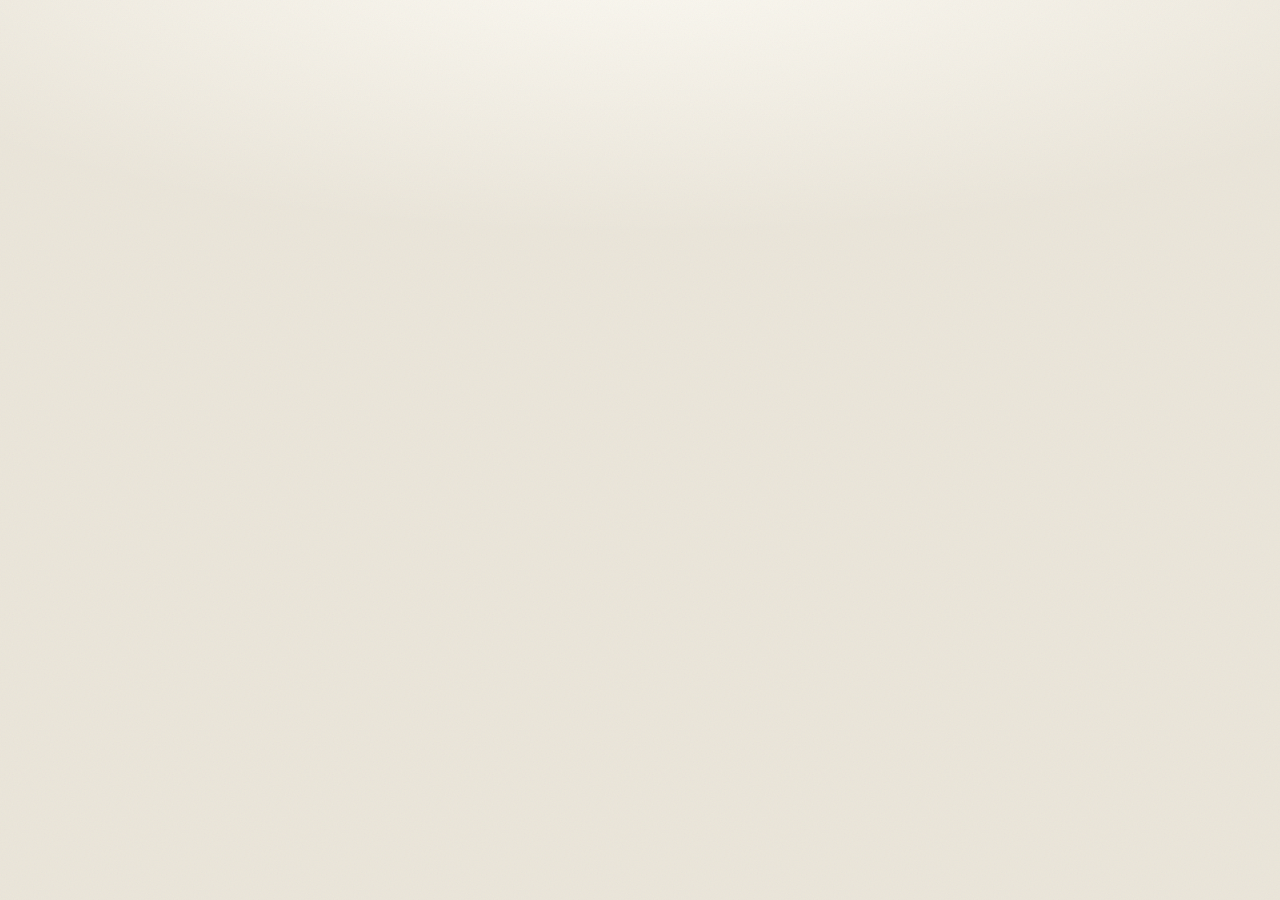
==== commit 5843a3bd: "Add a favicon There was none, so browsers showed the default blank page icon in the tab and in bookm" ====
--- a/index.html
+++ b/index.html
@@ -12,6 +12,12 @@
 <meta name="theme-color" content="#171613" media="(prefers-color-scheme: dark)">
 <meta name="color-scheme" content="light dark">
 <meta name="description" content="A simple medicine reminder and pill identification app.">
+
+<!-- SVG first: browsers that understand it get one crisp file at any size. The
+     32px PNG is the fallback for those that ignore SVG icons. Both are built
+     from the same mark as the home-screen icons (icons/make-icons.py). -->
+<link rel="icon" href="./icons/favicon.svg" type="image/svg+xml">
+<link rel="icon" href="./icons/favicon-32.png" sizes="32x32" type="image/png">
 
 <!-- iOS ignores manifest icons for Add to Home Screen. -->
 <link rel="apple-touch-icon" href="./icons/apple-touch-icon.png">
--- a/css/app.css
+++ b/css/app.css
@@ -32,12 +32,12 @@
 
   /* Surfaces. `sunken` is for insets (a schedule block inside a card);
      `raised` is the quiet-button fill. */
-  --canvas: #f3f1ea;
+  --canvas: #ebe6da;
   --surface: #ffffff;
-  --sunken: #f7f5ef;
-  --raised: #ebe8df;
-  --line: #e2dfd5;
-  --line-strong: #cfcbbe;
+  --sunken: #f6f3ec;
+  --raised: #e4dfd2;
+  --line: #ded8ca;
+  --line-strong: #c5bfae;
 
   --ink: #22211e;
   --ink-2: #57554e;
@@ -85,18 +85,41 @@
   --danger-ink: #791f1f;
   --on-danger: #ffffff;
 
+  /* Time of day. The slot's own identity, and the only colour on Today that
+     does not depend on something having been marked -- which is what made the
+     shipped v3 look grey next to its mockups: the mockups used tinted fallback
+     tiles, and real photos of white tablets are not colourful.
+
+     Derived from the slot's TIME, never its label: labels are editable and
+     will eventually be translated. Informational, not decorative. */
+  --tod-morning: #b26f10;
+  --tod-morning-bg: #fbf2e0;
+  --tod-midday: #1a6ba8;
+  --tod-midday-bg: #e7f2fa;
+  --tod-evening: #a8532c;
+  --tod-evening-bg: #fbeee6;
+  --tod-night: #4a45a8;
+  --tod-night-bg: #eeedfa;
+
   /* Decorative only — today's calendar ring, the supporter role chip. Never
      used for status, so it can never be mistaken for one. */
   --accent: #534ab7;
   --accent-tint: #eeedfe;
   --accent-ink: #3c3489;
 
-  --shadow-sm: 0 1px 2px rgba(34, 33, 30, 0.06);
-  --shadow: 0 2px 8px rgba(34, 33, 30, 0.07);
-  --shadow-md: 0 8px 22px rgba(34, 33, 30, 0.12);
-  --shadow-lg: 0 18px 40px rgba(34, 33, 30, 0.2);
+  /* Warm-tinted, not grey: a neutral shadow on a warm canvas reads as dirt.
+     Two layers -- a tight contact shadow plus a wide soft one -- because a
+     single blur at this opacity is the "flat card" look we are escaping. */
+  --shadow-sm: 0 1px 1px rgba(74, 62, 40, 0.05), 0 2px 6px rgba(74, 62, 40, 0.06);
+  --shadow: 0 1px 2px rgba(74, 62, 40, 0.06), 0 4px 14px rgba(74, 62, 40, 0.09);
+  --shadow-md: 0 2px 6px rgba(74, 62, 40, 0.08), 0 12px 28px rgba(74, 62, 40, 0.14);
+  --shadow-lg: 0 4px 10px rgba(74, 62, 40, 0.1), 0 22px 48px rgba(74, 62, 40, 0.22);
 
   --scrim: rgba(24, 22, 18, 0.55);
+
+  /* Light from above. The page heading is plain text on the canvas, so without
+     this the top third of every screen is the emptiest part of it. */
+  --wash: rgba(255, 253, 247, 0.9);
 
   --r-sm: 0.625rem;   /* 10px — inputs, small tiles */
   --r-md: 0.875rem;   /* 14px — pill tiles, rows */
@@ -148,12 +171,12 @@
 
 @media (prefers-color-scheme: dark) {
   :root:not([data-theme="light"]) {
-    --canvas: #171613;
-    --surface: #201f1b;
-    --sunken: #2a2823;
-    --raised: #35332c;
-    --line: #35332c;
-    --line-strong: #4a473e;
+    --canvas: #14130f;
+    --surface: #221f1a;
+    --sunken: #2c2922;
+    --raised: #38342b;
+    --line: #37332b;
+    --line-strong: #4d4941;
 
     --ink: #f2f0e9;
     --ink-2: #b8b4a8;
@@ -193,6 +216,14 @@
     --danger-ink: #f7c1c1;
     --on-danger: #501313;
 
+    --tod-morning: #e0a93f;
+    --tod-morning-bg: #2b2114;
+    --tod-midday: #7fb0e0;
+    --tod-midday-bg: #132030;
+    --tod-evening: #d98e63;
+    --tod-evening-bg: #2b1c14;
+    --tod-night: #a5a0e8;
+    --tod-night-bg: #1d1b2f;
     --accent: #afa9ec;
     --accent-tint: #3c3489;
     --accent-ink: #cecbf6;
@@ -203,6 +234,7 @@
     --shadow-md: 0 8px 22px rgba(0, 0, 0, 0.5);
     --shadow-lg: 0 18px 40px rgba(0, 0, 0, 0.6);
 
+    --wash: rgba(92, 84, 66, 0.22);
     --scrim: rgba(0, 0, 0, 0.66);
   }
 }
@@ -210,12 +242,12 @@
 /* The same block again, for an explicit choice in Settings. Duplicated rather
    than shared because a media query cannot be re-scoped to an attribute. */
 :root[data-theme="dark"] {
-  --canvas: #171613;
-  --surface: #201f1b;
-  --sunken: #2a2823;
-  --raised: #35332c;
-  --line: #35332c;
-  --line-strong: #4a473e;
+  --canvas: #14130f;
+  --surface: #221f1a;
+  --sunken: #2c2922;
+  --raised: #38342b;
+  --line: #37332b;
+  --line-strong: #4d4941;
 
   --ink: #f2f0e9;
   --ink-2: #b8b4a8;
@@ -251,6 +283,14 @@
   --danger-ink: #f7c1c1;
   --on-danger: #501313;
 
+  --tod-morning: #e0a93f;
+  --tod-morning-bg: #2b2114;
+  --tod-midday: #7fb0e0;
+  --tod-midday-bg: #132030;
+  --tod-evening: #d98e63;
+  --tod-evening-bg: #2b1c14;
+  --tod-night: #a5a0e8;
+  --tod-night-bg: #1d1b2f;
   --accent: #afa9ec;
   --accent-tint: #3c3489;
   --accent-ink: #cecbf6;
@@ -260,6 +300,7 @@
   --shadow-md: 0 8px 22px rgba(0, 0, 0, 0.5);
   --shadow-lg: 0 18px 40px rgba(0, 0, 0, 0.6);
 
+  --wash: rgba(92, 84, 66, 0.22);
   --scrim: rgba(0, 0, 0, 0.66);
 }
 
@@ -296,6 +337,8 @@
   margin: 0;
   min-height: 100dvh;
   background: var(--canvas);
+  background-image: radial-gradient(115% 55% at 50% -8%, var(--wash) 0%, transparent 62%);
+  background-attachment: fixed;
   color: var(--ink);
   font-family: -apple-system, BlinkMacSystemFont, "Segoe UI", Roboto,
     Helvetica, Arial, sans-serif;
@@ -303,6 +346,35 @@
   line-height: 1.5;
   -webkit-font-smoothing: antialiased;
 }
+
+/* Paper grain.
+ *
+ * The single thing most responsible for the app reading as "flat and white".
+ * A perfectly even fill has no surface; a very faint noise gives the canvas
+ * something to be. Generated by feTurbulence in a data URI -- no request, no
+ * asset, works offline, and small enough to sit in the stylesheet.
+ *
+ * Fixed rather than scrolling, pointer-events none, and behind everything.
+ * Kept far below the threshold where it reads as "texture" -- if you can point
+ * at it, it is too strong. */
+body::before {
+  content: "";
+  position: fixed;
+  inset: 0;
+  z-index: 0;
+  pointer-events: none;
+  opacity: 0.055;
+  background-image: url("data:image/svg+xml,%3Csvg xmlns='http://www.w3.org/2000/svg' width='160' height='160'%3E%3Cfilter id='n'%3E%3CfeTurbulence type='fractalNoise' baseFrequency='0.75' numOctaves='3' stitchTiles='stitch'/%3E%3C/filter%3E%3Crect width='160' height='160' filter='url(%23n)'/%3E%3C/svg%3E");
+}
+
+/* On a dark canvas the same grain has to add light, not subtract it. */
+@media (prefers-color-scheme: dark) {
+  :root:not([data-theme="light"]) body::before { opacity: 0.085; mix-blend-mode: screen; }
+}
+:root[data-theme="dark"] body::before { opacity: 0.085; mix-blend-mode: screen; }
+
+/* Everything real sits above the grain. */
+#app, #bottomnav, #overlay, #toast { position: relative; z-index: 1; }
 
 h1, h2, h3, p { margin: 0; }
 h1, h2, h3 { font-weight: 600; letter-spacing: -0.015em; }
@@ -457,6 +529,10 @@
   --icon-minus: url("data:image/svg+xml,%3Csvg xmlns='http://www.w3.org/2000/svg' viewBox='0 0 24 24'%3E%3Crect x='5' y='11' width='14' height='2.4' rx='1.2'/%3E%3C/svg%3E");
   --icon-people: url("data:image/svg+xml,%3Csvg xmlns='http://www.w3.org/2000/svg' viewBox='0 0 24 24'%3E%3Ccircle cx='9' cy='8' r='3.4'/%3E%3Cpath d='M2.5 19c0-3.3 2.9-5.4 6.5-5.4s6.5 2.1 6.5 5.4z'/%3E%3Ccircle cx='17.5' cy='9' r='2.6'/%3E%3Cpath d='M17.5 13c2.8 0 4.5 1.6 4.5 4h-6.2c0-1.6-.5-2.9-1.3-3.8.9-.14 1.9-.2 3-.2z'/%3E%3C/svg%3E");
   --icon-box: url("data:image/svg+xml,%3Csvg xmlns='http://www.w3.org/2000/svg' viewBox='0 0 24 24'%3E%3Cpath d='M12 2 3 6.2v11.6L12 22l9-4.2V6.2zm0 2.2 6.4 3L12 10.2 5.6 7.2zM5 9l6 2.8v7.4L5 16.4zm8 10.2v-7.4L19 9v7.4z'/%3E%3C/svg%3E");
+  --icon-sun: url("data:image/svg+xml,%3Csvg xmlns='http://www.w3.org/2000/svg' viewBox='0 0 24 24'%3E%3Ccircle cx='12' cy='12' r='4.6'/%3E%3Cg%3E%3Crect x='11' y='1' width='2' height='3.6' rx='1'/%3E%3Crect x='11' y='19.4' width='2' height='3.6' rx='1'/%3E%3Crect x='1' y='11' width='3.6' height='2' rx='1'/%3E%3Crect x='19.4' y='11' width='3.6' height='2' rx='1'/%3E%3Crect x='3.6' y='4.8' width='2' height='3.4' rx='1' transform='rotate(-45 4.6 6.5)'/%3E%3Crect x='18.4' y='15.8' width='2' height='3.4' rx='1' transform='rotate(-45 19.4 17.5)'/%3E%3Crect x='18.4' y='4.8' width='2' height='3.4' rx='1' transform='rotate(45 19.4 6.5)'/%3E%3Crect x='3.6' y='15.8' width='2' height='3.4' rx='1' transform='rotate(45 4.6 17.5)'/%3E%3C/g%3E%3C/svg%3E");
+  --icon-sunset: url("data:image/svg+xml,%3Csvg xmlns='http://www.w3.org/2000/svg' viewBox='0 0 24 24'%3E%3Cpath d='M12 6.4a5.6 5.6 0 0 1 5.6 5.6H6.4A5.6 5.6 0 0 1 12 6.4z'/%3E%3Crect x='2' y='14' width='20' height='2' rx='1'/%3E%3Crect x='5' y='18' width='14' height='2' rx='1'/%3E%3Crect x='11' y='1' width='2' height='3.4' rx='1'/%3E%3C/svg%3E");
+  --icon-moon: url("data:image/svg+xml,%3Csvg xmlns='http://www.w3.org/2000/svg' viewBox='0 0 24 24'%3E%3Cpath d='M20.5 14.4A8.6 8.6 0 0 1 9.6 3.5a8.7 8.7 0 1 0 10.9 10.9z'/%3E%3C/svg%3E");
+  --icon-plus: url("data:image/svg+xml,%3Csvg xmlns='http://www.w3.org/2000/svg' viewBox='0 0 24 24'%3E%3Cpath d='M11 4h2v7h7v2h-7v7h-2v-7H4v-2h7z'/%3E%3C/svg%3E");
   --icon-drop: url("data:image/svg+xml,%3Csvg xmlns='http://www.w3.org/2000/svg' viewBox='0 0 24 24'%3E%3Cpath d='M12 2.5c4 4.8 6.5 8.3 6.5 11.4A6.5 6.5 0 0 1 5.5 13.9c0-3.1 2.5-6.6 6.5-11.4z'/%3E%3C/svg%3E");
 }
 
@@ -484,6 +560,10 @@
 .icon[data-icon="people"] { -webkit-mask-image: var(--icon-people); mask-image: var(--icon-people); }
 .icon[data-icon="box"] { -webkit-mask-image: var(--icon-box); mask-image: var(--icon-box); }
 .icon[data-icon="drop"] { -webkit-mask-image: var(--icon-drop); mask-image: var(--icon-drop); }
+.icon[data-icon="plus"] { -webkit-mask-image: var(--icon-plus); mask-image: var(--icon-plus); }
+.icon[data-icon="sun"] { -webkit-mask-image: var(--icon-sun); mask-image: var(--icon-sun); }
+.icon[data-icon="sunset"] { -webkit-mask-image: var(--icon-sunset); mask-image: var(--icon-sunset); }
+.icon[data-icon="moon"] { -webkit-mask-image: var(--icon-moon); mask-image: var(--icon-moon); }
 
 /* ---------------------------------------------------------------------
    6. Pill identity
@@ -516,10 +596,20 @@
   justify-content: center;
 }
 
+/* `contain`, not `cover`.
+ *
+ * Real photos here are tightly cropped around the pill and often 2:1 wide,
+ * because that is the sensible way to photograph an oblong tablet. A square
+ * `cover` crop keeps the middle 50% and throws both ends away, which turns a
+ * perfectly good photo of a capsule into a beige smear at 44px.
+ *
+ * `contain` costs nothing for a square photo -- it still fills the tile -- and
+ * keeps a wide one whole. The letterboxing shows the tile's own tone, so it
+ * reads as intentional rather than as a broken image. */
 .ptile img {
   width: 100%;
   height: 100%;
-  object-fit: cover;
+  object-fit: contain;
   border-radius: inherit;
 }
 
@@ -609,6 +699,12 @@
 }
 
 body.mode-simple .dose { width: 2.125rem; height: 2.125rem; }
+
+/* Same shape without the affordance: a read-out, not a control. Unmarked is a
+   dashed outline rather than the solid one a tappable target gets, so "you
+   cannot change this here" is visible before anyone tries. */
+.dose-static { cursor: default; }
+.dose-static[data-state="none"] { border-style: dashed; }
 
 /* ---------------------------------------------------------------------
    8. Typography helpers
@@ -847,7 +943,7 @@
   font-size: var(--text-sm);
   border: 1px dashed var(--line-strong);
 }
-.photo-preview img { width: 100%; height: 100%; object-fit: cover; }
+.photo-preview img { width: 100%; height: 100%; object-fit: contain; }
 
 .sched {
   border: 1px solid var(--line);
@@ -888,7 +984,7 @@
   background: var(--surface);
   border: 1px solid var(--line);
   border-radius: var(--r-md);
-  padding: var(--space-3) var(--space-4);
+  padding: var(--space-2) var(--space-4);
   min-height: var(--row-h);
   transition: transform var(--dur-fast) var(--ease-out), background var(--dur) var(--ease),
     border-color var(--dur) var(--ease);
@@ -953,12 +1049,44 @@
 .slot-marked .ptile-stack .ptile { box-shadow: 0 0 0 2px var(--sunken); }
 .slot-marked .ptile-badge { border-color: var(--sunken); }
 
+/* A tinted band rather than bare text on white. Morning, afternoon and night
+   now look different from each other before anything has been marked, which
+   is most of the time someone opens this screen. */
 .slot-head {
   display: flex;
   align-items: center;
   gap: var(--space-2);
-  padding: var(--space-4) var(--space-4) var(--space-2);
-}
+  padding: var(--space-3) var(--space-4);
+  border-bottom: 1px solid var(--line);
+}
+
+.slot-glyph {
+  display: flex;
+  width: 1.75rem;
+  height: 1.75rem;
+  flex: none;
+  align-items: center;
+  justify-content: center;
+  border-radius: var(--r-pill);
+  background: var(--surface);
+}
+.slot-glyph .icon { width: 1.0625rem; height: 1.0625rem; }
+
+.slot-head[data-tod="morning"] { background: var(--tod-morning-bg); }
+.slot-head[data-tod="morning"] .slot-glyph { color: var(--tod-morning); }
+.slot-head[data-tod="midday"] { background: var(--tod-midday-bg); }
+.slot-head[data-tod="midday"] .slot-glyph { color: var(--tod-midday); }
+.slot-head[data-tod="evening"] { background: var(--tod-evening-bg); }
+.slot-head[data-tod="evening"] .slot-glyph { color: var(--tod-evening); }
+.slot-head[data-tod="night"] { background: var(--tod-night-bg); }
+.slot-head[data-tod="night"] .slot-glyph { color: var(--tod-night); }
+
+/* A resolved slot's own colour outranks the time of day: what happened
+   matters more than when it was due. */
+.slot-done .slot-head,
+.slot-marked .slot-head { background: transparent; border-bottom-color: transparent; }
+.slot-done .slot-glyph { background: var(--surface); color: var(--taken); }
+.slot-marked .slot-glyph { background: var(--surface); color: var(--ink-3); }
 .slot-name { font-weight: 600; font-size: var(--text-md); }
 .slot-done .slot-name { color: var(--taken-ink); }
 .slot-time { color: var(--ink-3); font-size: var(--text-sm); font-weight: 500; }
@@ -1006,7 +1134,7 @@
 }
 .slot-marked .btn-quiet:hover { background: transparent; border-color: var(--ink-3); }
 
-.slot-body { display: flex; flex-direction: column; }
+.slot-body { display: flex; flex-direction: column; padding-top: var(--space-2); }
 
 /* A completed slot's medicines, as a strip of photos rather than six rows.
    Still a button: the photos must not become unreachable just because the
@@ -1096,16 +1224,6 @@
 .med-skipped .med-sub { color: var(--skip-ink); }
 
 .slot-foot { padding: var(--space-2) var(--space-4) var(--space-4); }
-.slot-tick {
-  display: flex;
-  align-items: center;
-  gap: var(--space-2);
-  color: var(--taken-ink);
-  font-weight: 500;
-  font-size: var(--text-sm);
-  justify-content: center;
-  padding: var(--space-2) 0;
-}
 
 .empty {
   text-align: center;
@@ -1201,6 +1319,17 @@
 }
 .cal-title:hover { background: var(--sunken); }
 
+/* The month sits on a card like everything else. Before this it was 42 grey
+   rings floating on bare canvas, which is most of a screen with nothing on it. */
+.cal-sheet {
+  background: var(--surface);
+  border: 1px solid var(--line);
+  border-radius: var(--r-lg);
+  box-shadow: var(--shadow-sm);
+  padding: var(--space-4) var(--space-3) var(--space-3);
+  animation: rise-in var(--dur-slow) var(--ease-out);
+}
+
 .cal-weekdays {
   display: grid;
   grid-template-columns: repeat(7, 1fr);
@@ -1211,7 +1340,7 @@
   margin-bottom: var(--space-2);
 }
 
-.cal-grid { display: grid; grid-template-columns: repeat(7, 1fr); gap: 0.2rem; }
+.cal-grid { display: grid; grid-template-columns: repeat(7, 1fr); gap: 0.15rem; }
 
 .cal-day {
   aspect-ratio: 1;
@@ -1246,14 +1375,17 @@
 
 .cal-legend {
   display: flex;
-  gap: var(--space-4);
+  gap: var(--space-3);
+  justify-content: center;
   margin-top: var(--space-4);
+  padding-top: var(--space-3);
+  border-top: 1px solid var(--line);
   font-size: var(--text-xs);
   color: var(--ink-3);
   flex-wrap: wrap;
 }
 .cal-legend-item { display: flex; align-items: center; gap: var(--space-2); }
-.cal-swatch { width: 0.9rem; height: 0.9rem; border-radius: var(--r-pill); display: inline-block; }
+.cal-swatch { width: 0.75rem; height: 0.75rem; border-radius: var(--r-pill); display: inline-block; flex: none; }
 
 .year-row {
   display: flex;
@@ -1486,7 +1618,10 @@
   cursor: zoom-in;
   overflow: hidden;
 }
-.detail-photo img { width: 100%; height: 100%; object-fit: cover; }
+/* Same reasoning, and it matters more here: this is the view someone holds up
+   against the packet in their hand. Cropping the ends off is the one thing it
+   must not do. */
+.detail-photo img { width: 100%; height: 100%; object-fit: contain; }
 
 /* No photo: shrink to fit rather than holding a square of nothing open. */
 .detail-photo-none { aspect-ratio: auto; cursor: default; }
@@ -1675,3 +1810,80 @@
 @media (min-width: 80rem) {
   body { font-size: calc(var(--text-base) * 1.02); }
 }
+
+/* Supporter's Today: how stale their copy is. Quiet by default -- it is
+   reassurance, not a warning -- and only coloured when the app genuinely
+   could not reach the server. */
+.freshness {
+  text-align: center;
+  color: var(--ink-3);
+  font-size: var(--text-xs);
+  margin: calc(var(--space-2) * -1) 0 var(--space-4);
+}
+.freshness-stale { color: var(--attn); font-weight: 500; }
+
+/* Waiting on the network. Supporter screens go through code-gated RPCs and an
+   edge function that can cold-start, so this is a real wait, not a flicker. */
+.loading {
+  display: flex;
+  align-items: center;
+  justify-content: center;
+  gap: var(--space-3);
+  padding: var(--space-6) var(--space-4);
+  color: var(--ink-3);
+  font-size: var(--text-sm);
+}
+
+.spinner {
+  width: 1.125rem;
+  height: 1.125rem;
+  flex: none;
+  border-radius: var(--r-pill);
+  border: 2px solid var(--line-strong);
+  border-top-color: var(--primary);
+  animation: spin 700ms linear infinite;
+}
+
+@keyframes spin { to { transform: rotate(360deg); } }
+
+/* Reduced motion kills the rotation, so the ring alone would read as a static
+   dot. Pulse the opacity instead -- still says "working", without spinning. */
+@media (prefers-reduced-motion: reduce) {
+  .spinner {
+    animation: none !important;
+    border-top-color: var(--line-strong);
+    background: var(--primary);
+  }
+}
+
+/* "Marked by your helper", on the elder's rows only. Deliberately quiet: it is
+   there so a mark they did not make is never a surprise, not to draw attention
+   away from the medicine itself. */
+.med-bywhom { color: var(--ink-3); font-style: italic; }
+
+/* The supporter's nudge. Quiet, not primary: the primary action on this screen
+   is reading what happened, and a loud button invites tapping something whose
+   whole design is about not being tapped repeatedly. */
+.nudge-wrap { margin: 0 0 var(--space-4); }
+.nudge { background: var(--surface); border-color: var(--line-strong); }
+.nudge-hint {
+  text-align: center;
+  color: var(--ink-3);
+  font-size: var(--text-xs);
+  margin-top: var(--space-2);
+}
+
+/* A medicine due at its own time inside a slot. Tinted rather than plain grey
+   because it is the one thing on the row that contradicts the slot header
+   above it, and it has to survive being read at a glance. */
+.med-at {
+  color: var(--primary-ink);
+  background: var(--primary-tint);
+  border-radius: var(--r-pill);
+  padding: 0.05rem 0.45rem;
+  font-weight: 500;
+  font-variant-numeric: tabular-nums;
+}
+
+/* The "add a time of day" escape hatch inside a schedule card. */
+.sched-addslot { display: inline-block; margin-top: calc(var(--space-2) * -1); }
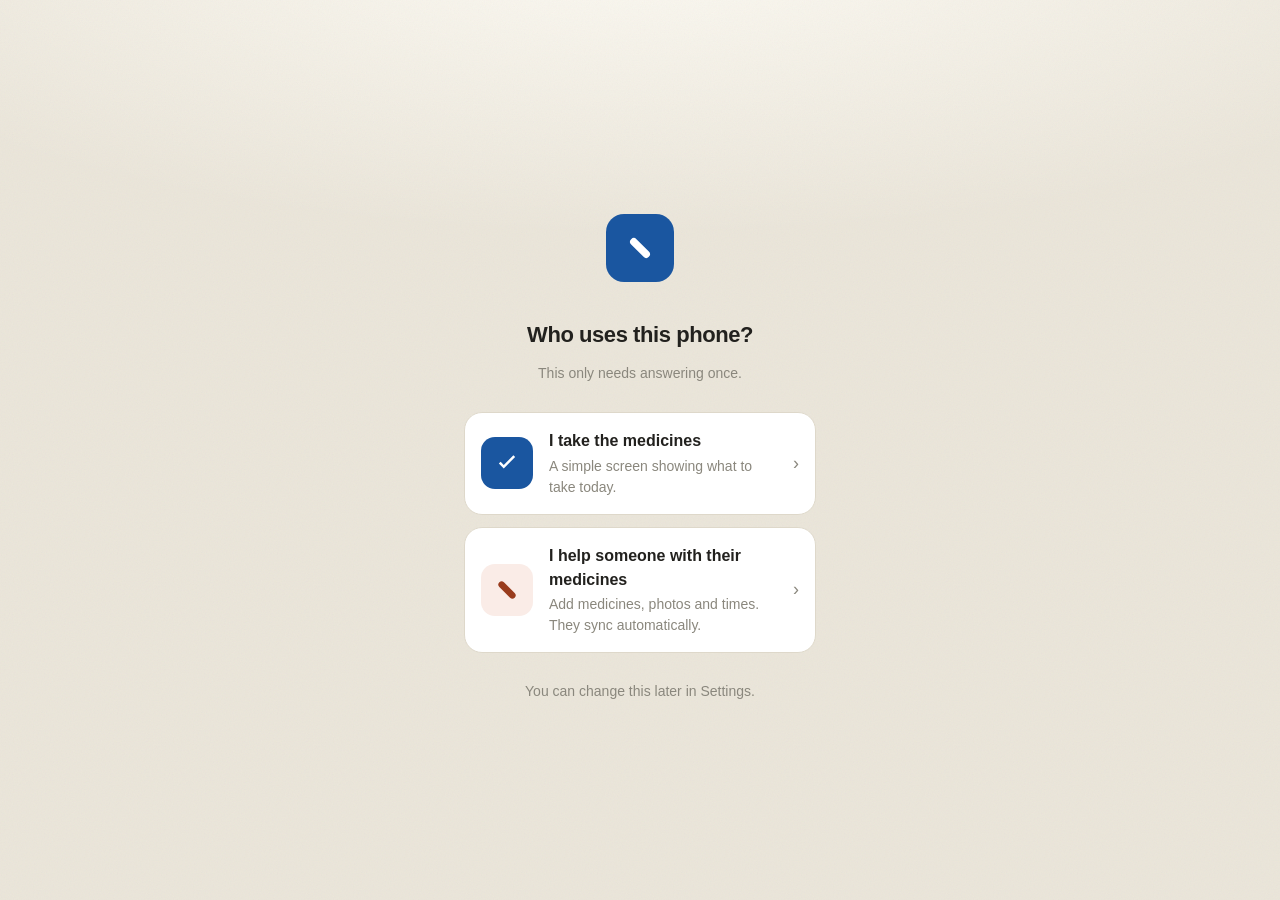
==== commit ec3d3e1e: "perf: the app opens in a fraction of the time, on both phones Five changes, all to how much has to a" ====
--- a/index.html
+++ b/index.html
@@ -7,6 +7,17 @@
 
 <link rel="manifest" href="./manifest.webmanifest">
 <link rel="stylesheet" href="./css/app.css">
+
+<!-- The Supabase client comes from esm.sh, so the first paint waits on a
+     third-party origin: DNS, TLS, then the module itself. Preconnect pays that
+     handshake in parallel with the CSS rather than at the end of the chain.
+
+     Preconnect only, deliberately no modulepreload. The two roles need
+     different clients -- the elder the full one, a supporter the ~10x smaller
+     code-gated pair -- and this same HTML is served to both, so any preload
+     here would hand one role the download the role split exists to avoid.
+     Each side starts its own, as early as it knows which it is. -->
+<link rel="preconnect" href="https://esm.sh" crossorigin>
 
 <meta name="theme-color" content="#f3f1ea" media="(prefers-color-scheme: light)">
 <meta name="theme-color" content="#171613" media="(prefers-color-scheme: dark)">
--- a/css/app.css
+++ b/css/app.css
@@ -145,6 +145,12 @@
   --text-3xl: 2rem;       /* 32px */
 
   --target-min: 2.5rem;   /* 40px */
+  /* The bottom bar's EXACT height. It is applied as `height`, not `min-height`,
+     because the organiser's fit layout subtracts it to size itself -- and a
+     min-height the content then exceeds makes that subtraction a lie. It did:
+     the bar measured 74px against a declared 64px, and the organiser's buttons
+     sat 2px underneath it. Must stay >= icon + gap + label + padding. */
+  --nav-h: 4.75rem;       /* 76px */
   --row-h: 3rem;          /* 48px */
   --tile: 2.75rem;        /* 44px — the pill identity tile */
 
@@ -313,6 +319,7 @@
   --text-md: 1.0625rem;    /* 17px */
   --text-lg: 1.1875rem;    /* 19px */
   --target-min: 2.875rem;  /* 46px */
+  --nav-h: 5rem;          /* 80px -- simple mode's labels are 16px */
   --row-h: 3.625rem;       /* 58px — a 44px tile plus breathing room */
   --content-max: 28rem;
 }
@@ -468,16 +475,34 @@
   display: flex;
 }
 
+/* Which tab you are on must be readable without seeing colour.
+ *
+ * The bar used to say it three ways that all reduce to one: the label turned
+ * blue, the icon turned blue, and a pale blue tint appeared behind the icon.
+ * For someone who cannot easily separate blue from grey -- which is most of
+ * the reason an elder taps the wrong tab -- that is no signal at all, and the
+ * 13px label and 13px glyph gave them nothing else to go on.
+ *
+ * So the current tab now differs in SHAPE first: a filled lozenge appears
+ * behind its icon, solid rather than tinted, with the glyph knocked out of it.
+ * A shape that is either there or not is legible in greyscale, at a glance,
+ * and from arm's length. Colour and a heavier label ride along on top as
+ * reinforcement rather than as the message.
+ *
+ * Everything also got bigger: a 64px bar, a 24px glyph inside a 56x32
+ * indicator, and 14px labels (15px in simple mode). The bar is the one piece
+ * of furniture on every screen, so it can afford the height. */
 .nav-inner .navlink {
   flex: 1;
   display: flex;
   flex-direction: column;
   align-items: center;
+  justify-content: center;
   gap: var(--space-1);
-  padding: var(--space-2) 0 var(--space-3);
-  min-height: var(--target-min);
-  color: var(--ink-3);
-  font-size: var(--text-xs);
+  padding: var(--space-2) 0;
+  height: var(--nav-h);
+  color: var(--ink-2);
+  font-size: var(--text-sm);
   font-weight: 500;
   transition: color var(--dur) var(--ease), transform var(--dur-fast) var(--ease);
 }
@@ -485,30 +510,41 @@
 .nav-inner .navlink:active { transform: scale(0.94); }
 .nav-inner .navlink[aria-current="page"] { color: var(--primary); font-weight: 600; }
 
+/* The indicator itself. A lozenge rather than a circle so it reads as a
+   deliberate marker rather than a slightly larger icon. */
 .navlink-icon {
-  width: 1.5rem;
-  height: 1.5rem;
+  width: 3.5rem;
+  height: 2rem;
   border-radius: var(--r-pill);
-  transition: background var(--dur) var(--ease), transform var(--dur) var(--ease-out);
+  display: flex;
+  align-items: center;
+  justify-content: center;
+  transition: background var(--dur) var(--ease);
 }
 
 .nav-inner .navlink[aria-current="page"] .navlink-icon {
-  background: var(--primary-tint);
-  transform: translateY(-1px) scale(1.05);
+  background: var(--primary);
+  color: var(--on-primary);
 }
 
 .navlink-icon::before {
   content: "";
   display: block;
-  width: 100%;
-  height: 100%;
+  width: 1.5rem;
+  height: 1.5rem;
   background-color: currentColor;
   -webkit-mask-repeat: no-repeat;
   mask-repeat: no-repeat;
   -webkit-mask-position: center;
   mask-position: center;
-  -webkit-mask-size: 56%;
-  mask-size: 56%;
+  -webkit-mask-size: contain;
+  mask-size: contain;
+}
+
+/* Simple mode reads the labels from further away and with less certainty
+   about what the glyphs mean, so the words get the extra size, not the icons. */
+body.mode-simple .nav-inner .navlink {
+  font-size: var(--text-base);
 }
 
 .navlink[data-icon="today"] .navlink-icon::before { -webkit-mask-image: var(--icon-today); mask-image: var(--icon-today); }
@@ -879,6 +915,17 @@
   margin-top: var(--space-2);
 }
 
+/* `min-width: 0` is load-bearing, not tidying.
+ *
+ * Form controls default to `min-width: auto`, which resolves to the control's
+ * intrinsic minimum -- and for a native date or time input that minimum is the
+ * width of its shadow content. WebKit enforces it, so `width: 100%` loses and
+ * the control overflows its card, taking the whole page into horizontal scroll.
+ * Blink renders those controls compactly enough to fit, which is why this is
+ * invisible in desktop responsive mode and obvious on an iPhone.
+ *
+ * Same shape of bug as the organiser photo: a rule the two engines disagree
+ * about, so the laptop is not evidence. */
 input[type="text"],
 input[type="time"],
 input[type="date"],
@@ -886,6 +933,8 @@
 select,
 textarea {
   width: 100%;
+  min-width: 0;
+  max-width: 100%;
   border: 1.5px solid var(--line-strong);
   background: var(--surface);
   border-radius: var(--r-sm);
@@ -893,6 +942,17 @@
   min-height: var(--target-min);
   font-size: var(--text-base);
   transition: border-color var(--dur) var(--ease), box-shadow var(--dur) var(--ease);
+}
+
+/* And release the native sizing entirely for the two that carry it. iOS sizes
+   these from their shadow content and ignores `width` while the native
+   appearance is on; `min-width: 0` alone does not always win. Nothing is lost
+   visually -- the border, background, radius and padding above are ours
+   already, and the value still renders and still opens the system picker. */
+input[type="date"],
+input[type="time"] {
+  -webkit-appearance: none;
+  appearance: none;
 }
 
 textarea { min-height: 4.5rem; resize: vertical; }
@@ -1643,6 +1703,33 @@
   font-size: var(--text-xs);
   margin: calc(var(--space-3) * -1) 0 var(--space-4);
 }
+
+/* Sits directly under the photo, ahead of the labelled facts. It is a
+   sentence, not a field, so it gets no label -- "for blood pressure" reads as
+   an answer where "What it is for: for blood pressure" reads as a form. */
+.detail-purpose {
+  font-size: var(--text-md);
+  color: var(--ink-2);
+  text-align: center;
+  margin: 0 0 var(--space-4);
+}
+
+/* Not full-bleed like the pill photo above it. That one is the identifying
+   image and earns the whole sheet width; this one is a reminder of which box
+   to reach for, and giving it equal weight would say they answer equally
+   important questions. */
+.detail-packet {
+  display: block;
+  width: 100%;
+  aspect-ratio: 4 / 3;
+  border: 1px solid var(--line);
+  border-radius: var(--r-sm);
+  padding: 0;
+  background: var(--sunken);
+  cursor: zoom-in;
+  overflow: hidden;
+}
+.detail-packet img { width: 100%; height: 100%; object-fit: contain; }
 
 .detail-facts { display: flex; flex-direction: column; }
 .detail-fact {
@@ -1846,6 +1933,40 @@
 
 @keyframes spin { to { transform: rotate(360deg); } }
 
+/* The blocking wait panel. Narrower and quieter than a dialog: it asks
+   nothing, so it should not look like a question. */
+.busy {
+  position: relative;
+  display: flex;
+  flex-direction: column;
+  align-items: center;
+  gap: var(--space-3);
+  text-align: center;
+  background: var(--surface);
+  border: 1px solid var(--line);
+  border-radius: var(--r-lg);
+  box-shadow: var(--shadow-lg);
+  padding: var(--space-6) var(--space-5);
+  max-width: 18rem;
+  width: 100%;
+  animation: dialog-in var(--dur-slow) var(--ease-out);
+}
+
+.spinner-lg { width: 2rem; height: 2rem; border-width: 3px; }
+
+.busy-text { font-size: var(--text-lg); font-weight: 500; }
+.busy-hint { font-size: var(--text-sm); color: var(--ink-3); }
+
+/* A button that is working. currentColor rather than the token pair, so the
+   ring reads on a filled primary button as well as a quiet one -- the fixed
+   --primary ring was invisible on its own background. */
+.btn .spinner {
+  width: 1rem;
+  height: 1rem;
+  border-color: currentColor;
+  border-top-color: transparent;
+}
+
 /* Reduced motion kills the rotation, so the ring alone would read as a static
    dot. Pulse the opacity instead -- still says "working", without spinning. */
 @media (prefers-reduced-motion: reduce) {
@@ -1887,3 +2008,305 @@
 
 /* The "add a time of day" escape hatch inside a schedule card. */
 .sched-addslot { display: inline-block; margin-top: calc(var(--space-2) * -1); }
+
+/* ============================================================
+   Organiser mode (Phase 3)
+   ============================================================ */
+
+/* The way in, on Today. Below the day, because Today's job is today. */
+.og-card {
+  display: flex;
+  align-items: center;
+  gap: var(--space-3);
+  margin-top: var(--space-4);
+  text-decoration: none;
+  color: inherit;
+}
+.og-card-main { flex: 1; display: flex; flex-direction: column; gap: 2px; }
+.og-card-title { font-weight: 600; }
+.og-card-body { color: var(--ink-3); font-size: var(--text-sm); }
+
+.og-week { text-align: center; color: var(--ink-3); font-size: var(--text-base); margin: 0 0 var(--space-4); }
+.og-weeklabel { display: block; font-size: var(--text-sm); color: var(--ink-3); margin-bottom: var(--space-2); }
+.og-count { font-weight: 600; margin: 0 0 var(--space-2); }
+
+/* Said once, on the start screen. Quiet, because it is a clarification and
+   not a warning -- nothing has gone wrong. */
+.og-notdoses {
+  color: var(--ink-3);
+  font-size: var(--text-sm);
+  margin: 0 0 var(--space-4);
+}
+
+.og-progress {
+  text-align: center;
+  color: var(--ink-3);
+  font-size: var(--text-md);
+  font-variant-numeric: tabular-nums;
+  margin: 0 0 var(--space-3);
+}
+
+/* The packet, at the size the question deserves: "which box do I reach for?"
+   is asked while looking at a shelf, not at a tablet in your palm. */
+/* ---- one screen, no scrolling ------------------------------------------
+ *
+ * The step and check screens must fit entirely, on every phone. Someone is
+ * holding a tray with both hands; scrolling to find the grid, or to reach
+ * Next, is the exact friction this screen exists to remove -- and a total you
+ * have to scroll past is a total you will misread.
+ *
+ * So the page becomes a fixed-height column rather than a document that
+ * happens to fit, and ONE child is allowed to flex: the photos. Everything
+ * else — the heading, the total, the grid, the buttons — is information you
+ * cannot shrink away, so it keeps its intrinsic height and the photos absorb
+ * whatever is left. On a tall phone they are generous; on a short one they
+ * give up their space first, which is the right order because the photo is
+ * one tap away from being full screen and the grid is not.
+ *
+ * `min-height: 0` on every level is load-bearing: a flex item's default
+ * `min-height: auto` refuses to shrink below its content, which is what makes
+ * a nested flex column overflow its parent instead of compressing.
+ */
+#app.og-fit {
+  height: 100dvh;
+  padding-top: var(--space-3);
+  padding-bottom: calc(var(--nav-h) + env(safe-area-inset-bottom, 0px) + var(--space-2));
+  display: flex;
+  flex-direction: column;
+  /* Leftover height becomes space BETWEEN the blocks, not more photo. Letting
+     the photo grow into every spare pixel is what made a big phone look more
+     crowded than a small one: the picture swelled and everything else stayed
+     jammed against it. Capped below, the slack turns into breathing room and
+     the screen gets calmer as the phone gets taller, which is the right way
+     round. */
+  justify-content: space-between;
+  gap: var(--space-2);
+  overflow: hidden;
+  animation: none;
+}
+
+#app.og-fit > * { flex: 0 0 auto; }
+#app.og-fit .page-title { font-size: var(--text-xl); }
+
+/* Big enough to recognise a box on a shelf, small enough to leave the screen
+   uncrowded -- and it is one tap from filling the screen, which is where
+   actually comparing a tablet against a strip happens. Shrinks below the cap
+   on short phones; never grows past it on tall ones. */
+#app.og-fit .og-photos {
+  flex: 0 1 auto;
+  min-height: 0;
+  height: clamp(3.5rem, 15vh, 8rem);
+  margin-bottom: 0;
+  /* A second guarantee, not the mechanism -- the images are contained and
+     cannot escape on their own. Safe here because everything inside is a
+     picture; the no-photo block below is text and is deliberately left to size
+     itself rather than risk clipping a sentence. */
+  overflow: hidden;
+}
+
+#app.og-fit .og-photos-none {
+  flex: 0 1 auto;
+  min-height: 0;
+  margin-bottom: 0;
+}
+#app.og-fit .og-photo { min-height: 0; }
+#app.og-fit .og-total { margin: 0; }
+#app.og-fit .og-actions { margin-top: 0; }
+#app.og-fit .og-checkintro { margin-bottom: 0; }
+#app.og-fit .og-checktap { margin-top: 0; }
+/* The check grid keeps its natural height rather than absorbing the slack.
+   Growing it left a hole above and below a grid floating in the middle of the
+   screen; letting the column space everything evenly instead reads as one
+   screen rather than three pieces, and matches the step screens beside it. */
+#app.og-fit .og-grid-check { flex: 0 0 auto; min-height: 0; }
+
+/* As height runs out, spend the chrome before spending the content. The week
+   range goes first — it is on the start screen and the grid carries the dates
+   anyway — then the heading, which repeats what the person just tapped. */
+@media (max-height: 46rem) {
+  #app.og-fit .og-week { display: none; }
+  #app.og-fit { gap: var(--space-1); }
+}
+@media (max-height: 44rem) {
+  #app.og-fit .page-title { display: none; }
+  #app.og-fit .og-photo-cap { display: none; }
+}
+
+/* Two photos side by side when both exist, one full width when only one.
+   Side by side rather than stacked: stacking pushes the grid off the screen,
+   and the grid is what the person is about to act on. Each is a door to the
+   full-screen viewer, which is where identification really happens. */
+/* A DEFINITE height, not just a cap. This is the root of the whole problem:
+   with `height: auto` the grid row, the figure and the button are all
+   indefinite, so the image had nothing to size against -- as a percentage it
+   silently resolved to none in WebKit, and once absolutely positioned the
+   button collapsed to zero instead. A real height fixes both: the row stretches
+   the figure, the figure gives the button a height, and the image resolves
+   against it. Still shrinkable, via flex-shrink in the fit layout below. */
+.og-photos { display: grid; grid-template-columns: 1fr 1fr; gap: var(--space-3); margin-bottom: var(--space-4); height: 8rem; }
+.og-photos-one { grid-template-columns: 1fr; }
+.og-photo { margin: 0; display: flex; flex-direction: column; gap: var(--space-1); min-height: 0; }
+
+/* The photo at its own shape, not letterboxed into a fixed box.
+ *
+ * People crop tightly around a pill, so real photos here are anything from 2:1
+ * to portrait. Fitting those into a square tile left large slabs of the tile's
+ * background -- white in light mode, near-black in dark -- which read as part
+ * of the picture rather than as empty space around it.
+ *
+ * The button is a transparent frame; `object-fit: contain` shapes the photo
+ * inside it and the letterbox is the page showing through, so there is nothing
+ * to fill.
+ *
+ * THE IMAGE IS ABSOLUTELY POSITIONED, and that is not decoration. Sizing it
+ * with `max-height: 100%` -- the obvious way -- makes it depend on a
+ * percentage resolved against the button, whose height comes from flex inside
+ * `.og-photo`, whose height comes from a grid row in `.og-photos`, which is
+ * `auto` with only a max. Every link in that chain is indefinite, and per spec
+ * a percentage against an indefinite height resolves to `none`. Blink resolves
+ * it anyway; WebKit does not -- so on iOS (Safari and Chrome alike, both
+ * WebKit) the cap vanished, the image rendered at intrinsic size, and with
+ * nothing clipping it, it painted straight over the caption and the medicine's
+ * name. Only with one photo, because two halve the column and the intrinsic
+ * height usually lands under the cap.
+ *
+ * `inset: 0` resolves against the containing block's USED height, which exists
+ * after layout whether or not it was definite. So it cannot overflow, and
+ * `overflow: hidden` below is a second guarantee rather than the mechanism:
+ * on a screen someone reads while holding a tray, text must never be sat on.
+ *
+ * The edge is a drop-shadow, not a border. `filter: drop-shadow` follows the
+ * painted content, and with `contain` the letterbox is transparent -- so it
+ * hugs the actual photo at whatever ratio it is, which a border on either box
+ * could not. It still earns its place: a pill shot against a white worktop has
+ * no boundary of its own on a warm canvas.
+ *
+ * The 44px pillTile keeps its `contain` letterbox on purpose (see docs/ui.md):
+ * a grid of tiles needs uniform squares, and there the tone is a deliberate
+ * backdrop rather than an accident of the photo's shape. */
+.og-photo-btn {
+  position: relative;
+  flex: 1 1 auto;
+  min-height: 0;
+  width: 100%;
+  border: none;
+  padding: 0;
+  background: none;
+  cursor: zoom-in;
+  overflow: hidden;
+}
+.og-photo-btn img {
+  position: absolute;
+  inset: 0;
+  width: 100%;
+  height: 100%;
+  object-fit: contain;
+  filter: drop-shadow(0 1px 1px rgba(60, 50, 30, 0.28)) drop-shadow(0 3px 6px rgba(60, 50, 30, 0.16));
+}
+.og-photo-cap { text-align: center; color: var(--ink-3); font-size: var(--text-sm); }
+
+.og-photos-none {
+  display: flex;
+  flex-direction: column;
+  align-items: center;
+  gap: var(--space-2);
+  padding: var(--space-4) 0;
+  margin-bottom: var(--space-4);
+}
+.og-nophoto { color: var(--ink-3); font-size: var(--text-base); text-align: center; margin: 0; }
+
+/* The check screen */
+.og-checkintro { text-align: center; color: var(--ink-2); font-size: var(--text-md); margin: 0 0 var(--space-5); }
+.og-checktap { text-align: center; color: var(--ink-3); font-size: var(--text-base); margin: var(--space-4) 0 0; }
+.og-dot-btn { border: none; cursor: pointer; font-family: inherit; }
+.og-comp { display: flex; flex-direction: column; gap: var(--space-3); }
+.og-comprow { display: flex; align-items: center; gap: var(--space-3); }
+.og-compname { flex: 1; font-weight: 500; }
+.og-compqty { color: var(--ink-2); font-variant-numeric: tabular-nums; }
+
+.og-name { font-size: clamp(1rem, 4.2vw, var(--text-lg)); font-weight: 600; margin: 0; text-align: center; }
+.og-strength { color: var(--ink-2); font-weight: 400; }
+.og-purpose { text-align: center; color: var(--ink-2); font-size: var(--text-md); margin: var(--space-1) 0 0; }
+
+/* The instruction, as opposed to everything else on the screen, which is
+   reference. This is the number someone counts out of a box. */
+.og-total {
+  display: flex;
+  align-items: baseline;
+  justify-content: center;
+  gap: var(--space-3);
+  margin: var(--space-5) 0;
+  padding: clamp(var(--space-2), 2vh, var(--space-4));
+  background: var(--surface-2, var(--sunken));
+  border-radius: var(--r-md);
+}
+.og-total-label { color: var(--ink-3); font-size: var(--text-base); }
+.og-total-value {
+  font-size: clamp(1.125rem, 5.5vw, var(--text-xl));
+  font-weight: 600;
+  font-variant-numeric: tabular-nums;
+  letter-spacing: -0.015em;
+}
+
+/* Seven columns and a label, and the tightest layout in the app. At 375px the
+   label takes 5rem and each column gets ~36px, which is what caps the dot at
+   32px and the day heading at two letters. Anything larger here overflows
+   horizontally, and a grid you have to scroll sideways to read is useless for
+   checking against a tray you can see all of at once. Measured, not guessed --
+   see the note in docs/phase-3-plan.md. */
+.og-grid { display: flex; flex-direction: column; gap: clamp(2px, 0.8vh, 8px); }
+.og-row { display: grid; grid-template-columns: clamp(4rem, 21vw, 5rem) repeat(7, 1fr); align-items: center; gap: 2px; }
+.og-rowlabel { display: flex; flex-direction: column; font-size: var(--text-sm); line-height: 1.2; }
+.og-rowname { font-weight: 500; }
+.og-rowtime { color: var(--ink-3); font-variant-numeric: tabular-nums; }
+
+.og-head .og-day { display: flex; flex-direction: column; align-items: center; font-size: var(--text-sm); }
+.og-dayname { color: var(--ink-3); text-transform: uppercase; letter-spacing: 0.03em; }
+.og-daynum { color: var(--ink-2); font-variant-numeric: tabular-nums; }
+
+.og-cell { display: flex; align-items: center; justify-content: center; min-height: clamp(26px, 4.4vh, 38px); }
+.og-dot {
+  display: flex;
+  align-items: center;
+  justify-content: center;
+  width: clamp(24px, 7.6vw, 32px);
+  height: clamp(24px, 7.6vw, 32px);
+  border-radius: 50%;
+  background: var(--primary);
+  color: #fff;
+  font-size: clamp(11px, 3.4vw, 14px);
+  font-weight: 600;
+  font-variant-numeric: tabular-nums;
+}
+/* Not due is a dash, never an empty cell: a twice-weekly medicine's five
+   blank days would otherwise read as five days of work outstanding. */
+.og-dash { color: var(--ink-3); opacity: 0.6; }
+
+/* The larger grid type above fits a 375px phone with a couple of pixels to
+   spare. It does NOT fit 320px -- an iPhone SE or a small Android -- where it
+   overflows by 14px and clips Saturday's dot off the right edge. A grid you
+   have to scroll sideways to read is worthless for checking against a tray you
+   can see all of at once, so below 360px the grid goes back to its smaller
+   size. Everything else on the screen keeps the larger type.
+
+   Measured at 320 and 375, on both the step and check screens, at 7x2 and
+   7x4. */
+@media (max-width: 360px) {
+  .og-rowlabel { font-size: var(--text-xs); }
+  .og-head .og-day { font-size: var(--text-xs); }
+}
+
+.og-actions {
+  display: flex;
+  gap: var(--space-3);
+  margin-top: var(--space-5);
+}
+.og-actions .btn { flex: 1; }
+.og-unfill { display: block; margin: var(--space-4) auto 0; }
+
+.og-out { display: flex; flex-direction: column; gap: var(--space-3); }
+.og-outrow { display: flex; align-items: center; gap: var(--space-3); }
+.og-outmain { display: flex; flex-direction: column; gap: 2px; }
+.og-outname { font-weight: 500; }
+.og-outstrength { color: var(--ink-2); font-weight: 400; }
+.og-outwhy { color: var(--ink-3); font-size: var(--text-base); }
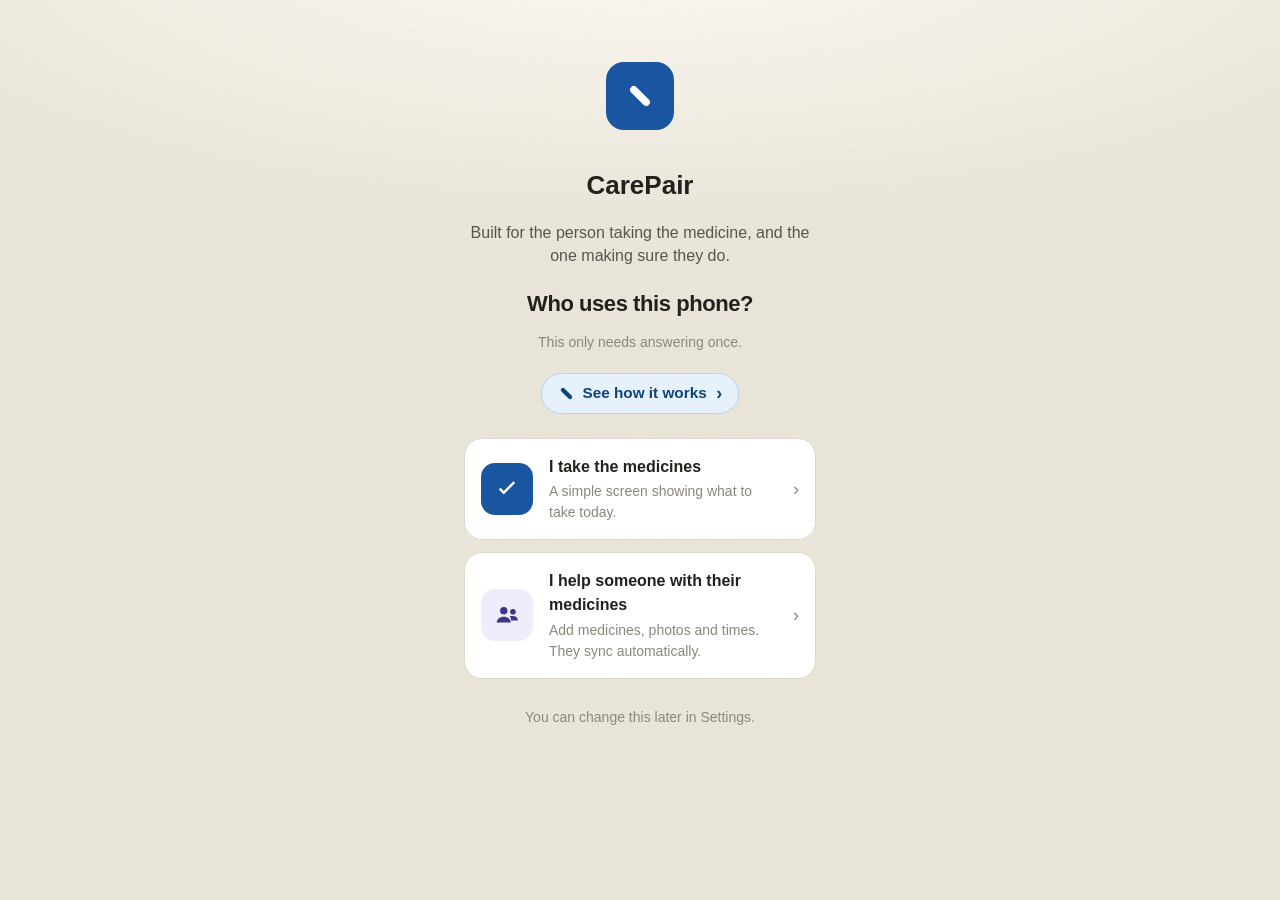
==== commit 5f4b55bd: "rebranded the app to carepair" ====
--- a/index.html
+++ b/index.html
@@ -3,7 +3,7 @@
 <head>
 <meta charset="utf-8">
 <meta name="viewport" content="width=device-width, initial-scale=1, viewport-fit=cover">
-<title>MedicineTracker</title>
+<title>CarePair</title>
 
 <link rel="manifest" href="./manifest.webmanifest">
 <link rel="stylesheet" href="./css/app.css">
@@ -34,7 +34,7 @@
 <link rel="apple-touch-icon" href="./icons/apple-touch-icon.png">
 <meta name="apple-mobile-web-app-capable" content="yes">
 <meta name="apple-mobile-web-app-status-bar-style" content="default">
-<meta name="apple-mobile-web-app-title" content="MedicineTracker">
+<meta name="apple-mobile-web-app-title" content="CarePair">
 </head>
 <body>
 
--- a/css/app.css
+++ b/css/app.css
@@ -1,4 +1,4 @@
-/* Medicine Tracker — visual layer, v3.
+/* CarePair - visual layer, v3.
  *
  * Everything, two densities switched by a body class (`.mode-simple` /
  * `.mode-supporter`), per docs/repo-structure.md. See docs/v3-plan.md for why
@@ -439,6 +439,25 @@
   padding-bottom: var(--space-4);
 }
 
+body.mode-none #app.is-welcome {
+  transform: translateY(-7vh);
+}
+
+.google-sign-in {
+  justify-content: center;
+}
+.google-mark {
+  flex: none;
+  font-family: Arial, sans-serif;
+  font-size: 1.35rem;
+  font-weight: 700;
+  line-height: 1;
+  background: conic-gradient(from -45deg, #4285f4 0 25%, #34a853 25% 50%, #fbbc05 50% 70%, #ea4335 70% 100%);
+  color: transparent;
+  -webkit-background-clip: text;
+  background-clip: text;
+}
+
 @media (min-width: 48rem) {
   #app { padding-left: var(--space-6); padding-right: var(--space-6); }
 }
@@ -570,6 +589,8 @@
   --icon-moon: url("data:image/svg+xml,%3Csvg xmlns='http://www.w3.org/2000/svg' viewBox='0 0 24 24'%3E%3Cpath d='M20.5 14.4A8.6 8.6 0 0 1 9.6 3.5a8.7 8.7 0 1 0 10.9 10.9z'/%3E%3C/svg%3E");
   --icon-plus: url("data:image/svg+xml,%3Csvg xmlns='http://www.w3.org/2000/svg' viewBox='0 0 24 24'%3E%3Cpath d='M11 4h2v7h7v2h-7v7h-2v-7H4v-2h7z'/%3E%3C/svg%3E");
   --icon-drop: url("data:image/svg+xml,%3Csvg xmlns='http://www.w3.org/2000/svg' viewBox='0 0 24 24'%3E%3Cpath d='M12 2.5c4 4.8 6.5 8.3 6.5 11.4A6.5 6.5 0 0 1 5.5 13.9c0-3.1 2.5-6.6 6.5-11.4z'/%3E%3C/svg%3E");
+  --icon-bell: url("data:image/svg+xml,%3Csvg xmlns='http://www.w3.org/2000/svg' viewBox='0 0 24 24'%3E%3Cpath d='M5 17h14l-2-3v-4a5 5 0 0 0-10 0v4zm5 3h4' fill='none' stroke='black' stroke-width='2' stroke-linecap='round' stroke-linejoin='round'/%3E%3C/svg%3E");
+  --icon-camera: url("data:image/svg+xml,%3Csvg xmlns='http://www.w3.org/2000/svg' viewBox='0 0 24 24'%3E%3Cpath d='M4 7h4l1.5-2h5L16 7h4v12H4z' fill='none' stroke='black' stroke-width='2' stroke-linejoin='round'/%3E%3Ccircle cx='12' cy='13' r='3.5' fill='none' stroke='black' stroke-width='2'/%3E%3C/svg%3E");
 }
 
 .icon {
@@ -596,6 +617,8 @@
 .icon[data-icon="people"] { -webkit-mask-image: var(--icon-people); mask-image: var(--icon-people); }
 .icon[data-icon="box"] { -webkit-mask-image: var(--icon-box); mask-image: var(--icon-box); }
 .icon[data-icon="drop"] { -webkit-mask-image: var(--icon-drop); mask-image: var(--icon-drop); }
+.icon[data-icon="bell"] { -webkit-mask-image: var(--icon-bell); mask-image: var(--icon-bell); }
+.icon[data-icon="camera"] { -webkit-mask-image: var(--icon-camera); mask-image: var(--icon-camera); }
 .icon[data-icon="plus"] { -webkit-mask-image: var(--icon-plus); mask-image: var(--icon-plus); }
 .icon[data-icon="sun"] { -webkit-mask-image: var(--icon-sun); mask-image: var(--icon-sun); }
 .icon[data-icon="sunset"] { -webkit-mask-image: var(--icon-sunset); mask-image: var(--icon-sunset); }
@@ -705,8 +728,8 @@
    accidental skip has to announce itself. */
 
 .dose {
-  width: 1.875rem;
-  height: 1.875rem;
+  width: 2.25rem;
+  height: 2.25rem;
   flex: none;
   border-radius: var(--r-pill);
   border: 1.5px solid var(--line-strong);
@@ -720,7 +743,7 @@
   transition: background var(--dur) var(--ease), border-color var(--dur) var(--ease),
     color var(--dur) var(--ease), transform var(--dur-fast) var(--ease-out);
 }
-.dose .icon { width: 1.0625rem; height: 1.0625rem; }
+.dose .icon { width: 1.25rem; height: 1.25rem; }
 .dose:active { transform: scale(0.88); }
 
 .dose[data-state="taken"] {
@@ -734,7 +757,10 @@
   color: var(--on-skip);
 }
 
-body.mode-simple .dose { width: 2.125rem; height: 2.125rem; }
+/* Bigger again on the elder's own phone -- a larger, easier-to-hit target,
+   in the same spirit as everything else this mode already lifts. */
+body.mode-simple .dose { width: 2.625rem; height: 2.625rem; }
+body.mode-simple .dose .icon { width: 1.4375rem; height: 1.4375rem; }
 
 /* Same shape without the affordance: a read-out, not a control. Unmarked is a
    dashed outline rather than the solid one a tappable target gets, so "you
@@ -764,6 +790,14 @@
   margin-top: var(--space-1);
   margin-bottom: var(--space-4);
 }
+
+/* Today's own "tap a medicine to see its photo" line, not the shared muted
+   subtitle style -- a modifier rather than changing .page-sub itself, which
+   also carries the supporter's plain "Times of day" intro on the slots
+   screen. */
+.tap-hint { font-weight: 700; color: var(--ink-2); margin-bottom: var(--space-1); }
+.tap-dose-hint { margin-top: 0; }
+.today-complete { margin: var(--space-3) 0; color: var(--taken-ink); font-weight: 600; text-align: center; }
 
 .day-head {
   display: flex;
@@ -988,6 +1022,7 @@
 .chip:active { transform: scale(0.95); }
 
 .photo-picker { display: flex; flex-direction: column; gap: var(--space-3); align-items: flex-start; }
+.photo-guidance { margin: calc(var(--space-2) * -1) 0 0; color: var(--ink-2); font-size: var(--text-sm); }
 
 .photo-preview {
   width: 100%;
@@ -1244,8 +1279,6 @@
 .slot-done .med-open:hover,
 .slot-marked .med-open:hover { background: transparent; }
 
-.med-skip-note { color: var(--skip-ink); font-weight: 500; }
-
 /* Only the photo desaturates. A fallback tile is already carrying the amber
    badge, and draining its tone as well would leave the row looking disabled
    rather than decided. */
@@ -1281,6 +1314,7 @@
 .med-sub { color: var(--ink-3); font-size: var(--text-sm); gap: var(--space-3); }
 
 .med-skipped .med-name { text-decoration: line-through; color: var(--ink-3); }
+.med-skipped .med-strength { color: var(--skip-ink); font-weight: 500; }
 .med-skipped .med-sub { color: var(--skip-ink); }
 
 .slot-foot { padding: var(--space-2) var(--space-4) var(--space-4); }
@@ -1301,11 +1335,17 @@
   padding: var(--space-6) var(--space-2);
   animation: rise-in var(--dur-slow) var(--ease-out);
 }
+/* Now a wrapper around two paragraphs (js/views/today.js), not a <p> itself --
+   text: sets textContent, which cannot carry a line break, so the second
+   sentence needed its own element to land on its own line. The gap between
+   them is set here, deliberately smaller than the space below the whole
+   block: they are two sentences of one explanation, not two separate ideas. */
 .coldstart-body {
   color: var(--ink-2);
   max-width: 22rem;
   margin: var(--space-2) auto var(--space-6);
 }
+.coldstart-body p + p { margin-top: var(--space-2); }
 .coldstart-label {
   color: var(--ink-3);
   font-size: var(--text-sm);
@@ -1315,14 +1355,27 @@
   display: inline-block;
   font-size: var(--text-3xl);
   font-weight: 600;
+  font-family: inherit;
   letter-spacing: 0.18em;
   font-variant-numeric: tabular-nums;
   text-indent: 0.18em;          /* the tracking is trailing space; recentre it */
   color: var(--primary-ink);
   background: var(--primary-tint);
+  border: none;
   border-radius: var(--r-lg);
   padding: var(--space-4) var(--space-5);
-}
+  cursor: pointer;
+  transition: transform var(--dur-fast) var(--ease-out);
+}
+.coldstart-code:active { transform: scale(0.97); }
+
+/* .code-row (js/ui.js's shareCodeRow) is a block-level flex row, so it fills
+   .coldstart's full width by default rather than sitting centred the way a
+   plain inline .coldstart-code paragraph used to. */
+.coldstart .code-row { justify-content: center; margin-top: var(--space-2); }
+.coldstart .whatsapp-btn { width: 3rem; height: 3rem; }
+.coldstart .whatsapp-icon { width: 1.625rem; height: 1.625rem; }
+
 .coldstart-foot {
   color: var(--ink-3);
   font-size: var(--text-sm);
@@ -1367,7 +1420,7 @@
 .cal-nav:active { transform: scale(0.92); }
 
 .cal-title {
-  font-weight: 600;
+  font-weight: 700;
   font-size: var(--text-lg);
   border: none;
   background: none;
@@ -1396,7 +1449,7 @@
   text-align: center;
   color: var(--ink-3);
   font-size: var(--text-xs);
-  font-weight: 500;
+  font-weight: 700;
   margin-bottom: var(--space-2);
 }
 
@@ -1414,7 +1467,7 @@
   position: relative;
   cursor: pointer;
   font-size: var(--text-sm);
-  font-weight: 500;
+  font-weight: 700;
   font-variant-numeric: tabular-nums;
   transition: background var(--dur) var(--ease), transform var(--dur-fast) var(--ease-out);
 }
@@ -1441,6 +1494,7 @@
   padding-top: var(--space-3);
   border-top: 1px solid var(--line);
   font-size: var(--text-xs);
+  font-weight: 700;
   color: var(--ink-3);
   flex-wrap: wrap;
 }
@@ -1486,11 +1540,38 @@
   letter-spacing: 0.12em;
   font-weight: 600;
   font-size: var(--text-md);
+  font-family: inherit;
   background: var(--primary-tint);
   color: var(--primary-ink);
   padding: 0.35rem 0.7rem;
+  border: none;
   border-radius: var(--r-sm);
-}
+  cursor: pointer;
+  transition: transform var(--dur-fast) var(--ease-out);
+}
+.setting-code:active { transform: scale(0.96); }
+
+/* The code and the WhatsApp button, side by side with real space between
+   them -- see shareCodeRow() in js/views/settings.js for why. */
+.code-row { display: flex; align-items: center; gap: var(--space-3); }
+
+.whatsapp-btn {
+  width: 2.5rem;
+  height: 2.5rem;
+  flex: none;
+  border: none;
+  border-radius: var(--r-pill);
+  background: #25d366;
+  display: flex;
+  align-items: center;
+  justify-content: center;
+  padding: 0;
+  cursor: pointer;
+  transition: transform var(--dur-fast) var(--ease-out);
+}
+.whatsapp-btn:active { transform: scale(0.92); }
+.whatsapp-icon { width: 1.375rem; height: 1.375rem; display: flex; }
+.whatsapp-icon svg { width: 100%; height: 100%; fill: white; }
 
 .fatal { text-align: center; padding: var(--space-6) var(--space-4); }
 .fatal h1 { font-size: var(--text-xl); margin-bottom: var(--space-3); }
@@ -1522,11 +1603,25 @@
 }
 .welcome-logo .icon { width: 1.875rem; height: 1.875rem; }
 
+.welcome-brand {
+  text-align: center;
+  font-size: var(--text-2xl);
+  font-weight: 600;
+  letter-spacing: 0;
+}
 .welcome-title {
   text-align: center;
   font-size: var(--text-xl);
   font-weight: 600;
   letter-spacing: -0.02em;
+}
+.welcome-tagline {
+  max-width: 24rem;
+  text-align: center;
+  color: var(--ink-2);
+  font-size: var(--text-md);
+  line-height: 1.45;
+  margin: 0.2rem auto var(--space-2);
 }
 .welcome-intro {
   text-align: center;
@@ -1563,7 +1658,7 @@
   justify-content: center;
 }
 .role-icon .icon { width: 1.625rem; height: 1.625rem; }
-.role-icon-accent { background: var(--attn-tint); color: var(--attn); }
+.role-icon-supporter { background: var(--accent-tint); color: var(--accent-ink); }
 
 .role-text { flex: 1; }
 .role-name { display: block; font-weight: 600; font-size: var(--text-md); }
@@ -1985,8 +2080,8 @@
 /* The supporter's nudge. Quiet, not primary: the primary action on this screen
    is reading what happened, and a loud button invites tapping something whose
    whole design is about not being tapped repeatedly. */
-.nudge-wrap { margin: 0 0 var(--space-4); }
-.nudge { background: var(--surface); border-color: var(--line-strong); }
+.nudge-wrap { margin: 0 0 var(--space-4); text-align: center; }
+.nudge { background: var(--surface); border-color: var(--line-strong); display: inline-flex; align-items: center; justify-content: center; gap: var(--space-2); }
 .nudge-hint {
   text-align: center;
   color: var(--ink-3);
@@ -2310,3 +2405,174 @@
 .og-outname { font-weight: 500; }
 .og-outstrength { color: var(--ink-2); font-weight: 400; }
 .og-outwhy { color: var(--ink-3); font-size: var(--text-base); }
+
+
+/* How it works: compact explanatory diagrams. The artwork uses symbols and
+   arrows rather than miniature screenshots, so it still reads on a phone. */
+.welcome-how {
+  min-height: var(--target-min);
+  display: flex;
+  align-items: center;
+  justify-content: center;
+  gap: var(--space-2);
+  margin: calc(var(--space-2) * -1) auto var(--space-3);
+  padding: var(--space-2) var(--space-4);
+  border: 1px solid var(--primary-line);
+  border-radius: var(--r-pill);
+  background: var(--primary-tint);
+  color: var(--primary-ink);
+  font-weight: 600;
+  cursor: pointer;
+  transition: transform var(--dur-fast) var(--ease-out), background var(--dur) var(--ease);
+}
+.welcome-how:hover { background: var(--surface); }
+.welcome-how:active { transform: scale(0.97); }
+.welcome-how-mark { display: flex; }
+.welcome-how-mark .icon { width: 1.05rem; height: 1.05rem; }
+.welcome-how-arrow { font-size: var(--text-lg); line-height: 1; margin-left: 0.1rem; }
+
+.how-sheet { max-width: 27rem; }
+.how-sheet .sheet-body { padding: 0; }
+.how-flow { min-height: 29rem; display: flex; flex-direction: column; }
+.how-stage { flex: 1; display: flex; }
+.how-slide {
+  width: 100%;
+  display: flex;
+  flex-direction: column;
+  align-items: center;
+  padding: var(--space-4) var(--space-5) var(--space-3);
+  text-align: center;
+  animation: how-slide-in var(--dur) var(--ease-out);
+}
+.how-kicker {
+  align-self: flex-start;
+  color: var(--ink-3);
+  font-size: var(--text-xs);
+  font-weight: 600;
+  letter-spacing: 0.05em;
+  text-transform: uppercase;
+}
+.how-art {
+  width: min(100%, 20rem);
+  height: 11rem;
+  margin: var(--space-2) auto var(--space-3);
+}
+.how-art svg { display: block; width: 100%; height: 100%; overflow: visible; }
+.how-art svg * { vector-effect: non-scaling-stroke; }
+.how-line, .how-arrow {
+  fill: none;
+  stroke: var(--line-strong);
+  stroke-width: 4;
+  stroke-linecap: round;
+  stroke-linejoin: round;
+}
+.how-arrow { stroke: var(--primary); stroke-width: 3; }
+.how-node circle { stroke-width: 2; }
+.how-node path, .how-node-teal circle:not(:first-child) {
+  fill: none;
+  stroke: currentColor;
+  stroke-width: 4;
+  stroke-linecap: round;
+  stroke-linejoin: round;
+}
+.how-node-main { color: var(--primary); }
+.how-node-main circle { fill: var(--primary-tint); stroke: var(--primary-line); }
+.how-node-blue { color: var(--primary); }
+.how-node-blue circle { fill: var(--surface); stroke: var(--primary-line); }
+.how-node-teal { color: var(--taken); }
+.how-node-teal circle:first-child { fill: var(--surface); stroke: var(--taken-line); }
+
+.how-photo rect { fill: var(--surface); stroke: var(--primary-line); stroke-width: 2; }
+.how-photo > path { fill: none; stroke: var(--primary); stroke-width: 4; stroke-linecap: round; stroke-linejoin: round; }
+.how-photo circle { fill: var(--taken); }
+.how-photo circle + path { stroke: var(--on-taken); stroke-width: 2.5; }
+.how-schedule > circle:first-child { fill: var(--tod-morning-bg); stroke: var(--skip-line); stroke-width: 2; }
+.how-schedule > circle:nth-child(2) { fill: var(--surface); stroke: var(--skip); stroke-width: 3; }
+.how-schedule path { fill: none; stroke: var(--skip); stroke-width: 3; stroke-linecap: round; }
+.how-schedule .how-ray { stroke-width: 2.5; }
+
+.how-pill-photo circle { fill: var(--primary-tint); stroke: var(--primary-line); stroke-width: 2; }
+.how-pill-photo path { fill: none; stroke: var(--primary); stroke-width: 4; stroke-linecap: round; stroke-linejoin: round; }
+.how-done circle { fill: var(--taken); }
+.how-done path { fill: none; stroke: var(--on-taken); stroke-width: 4; stroke-linecap: round; stroke-linejoin: round; }
+.how-bell circle { fill: var(--attn-tint); stroke: var(--attn-line); stroke-width: 2; }
+.how-bell path { fill: none; stroke: var(--attn); stroke-width: 3; stroke-linecap: round; stroke-linejoin: round; }
+.how-bell .how-ray { stroke-width: 2.5; }
+
+.how-packet rect { fill: var(--surface); stroke: var(--primary-line); stroke-width: 2; }
+.how-packet path { fill: none; stroke: var(--primary); stroke-width: 2.5; stroke-linecap: round; }
+.how-tray > rect { fill: var(--surface); stroke: var(--line-strong); stroke-width: 2; }
+.how-tray path { fill: var(--sunken); stroke: var(--line); stroke-width: 1.5; }
+.how-tray circle { fill: var(--skip-tint); stroke: var(--skip); stroke-width: 2; }
+.how-tray path + circle + path { fill: none; stroke: var(--primary); stroke-width: 2.5; stroke-linecap: round; stroke-linejoin: round; }
+.how-check circle { fill: var(--taken); }
+.how-check path { fill: none; stroke: var(--on-taken); stroke-width: 3; stroke-linecap: round; stroke-linejoin: round; }
+
+.how-step-title { font-size: var(--text-lg); margin-bottom: var(--space-2); }
+.how-step-body { color: var(--ink-2); max-width: 22rem; font-size: var(--text-sm); }
+.how-nav { border-top: 1px solid var(--line); padding: var(--space-3) var(--space-5) var(--space-4); }
+.how-dots { display: flex; justify-content: center; gap: var(--space-2); margin-bottom: var(--space-3); }
+.how-dot {
+  width: 1.75rem;
+  height: 1.25rem;
+  padding: 0;
+  border: 0;
+  background: transparent;
+  cursor: pointer;
+  position: relative;
+}
+.how-dot::after {
+  content: '';
+  position: absolute;
+  width: 0.45rem;
+  height: 0.45rem;
+  border-radius: 50%;
+  background: var(--line-strong);
+  inset: 50% auto auto 50%;
+  transform: translate(-50%, -50%);
+  transition: width var(--dur) var(--ease), border-radius var(--dur) var(--ease), background var(--dur) var(--ease);
+}
+.how-dot.is-current::after { width: 1.2rem; border-radius: var(--r-pill); background: var(--primary); }
+.how-actions { display: grid; grid-template-columns: 1fr 1fr; gap: var(--space-3); }
+.how-actions .btn { width: 100%; }
+
+@media (max-width: 30rem) {
+  .how-sheet-layer { align-items: flex-end; padding: 0; }
+  .how-sheet { max-width: none; border-radius: var(--r-lg) var(--r-lg) 0 0; border-bottom: 0; max-height: 92dvh; }
+  .how-flow { min-height: min(29rem, calc(92dvh - 4rem)); }
+}
+
+@keyframes how-slide-in {
+  from { opacity: 0; transform: translateY(5px); }
+  to { opacity: 1; transform: translateY(0); }
+}
+
+
+/* The latest unresolved slot is a quiet orientation cue. It never moves the
+   schedule or suppresses anything -- it simply helps the current moment stand
+   out among a full day of equally available slots. */
+.slot-current {
+  border-color: var(--primary-line);
+  box-shadow: 0 0 0 3px var(--primary-tint);
+}
+.slot-current .slot-head { background: var(--primary-tint); }
+
+.sync-status {
+  margin: calc(var(--space-2) * -1) 0 var(--space-3);
+  color: var(--ink-2);
+  font-size: var(--text-sm);
+  text-align: center;
+}
+
+.slots-save-hint { text-align: center; margin: 0 0 var(--space-4); }
+
+
+.community-search { position: relative; }
+.community-results:empty { display: none; }
+.community-results { display: grid; gap: .35rem; margin-top: .45rem; padding: .45rem; border: 1px solid var(--line); border-radius: .75rem; background: var(--surface); }
+.community-result { display: block; width: 100%; padding: .65rem .75rem; text-align: left; border-radius: .55rem; }
+.community-result:hover, .community-result:focus-visible { background: var(--tint); }
+.checkbox-row { display: flex; gap: .7rem; align-items: flex-start; margin: .75rem 0; }
+.checkbox-row input { margin-top: .25rem; width: 1.15rem; height: 1.15rem; flex: 0 0 auto; }
+.checkbox-row span { display: grid; gap: .2rem; }
+.checkbox-row small { color: var(--muted); }
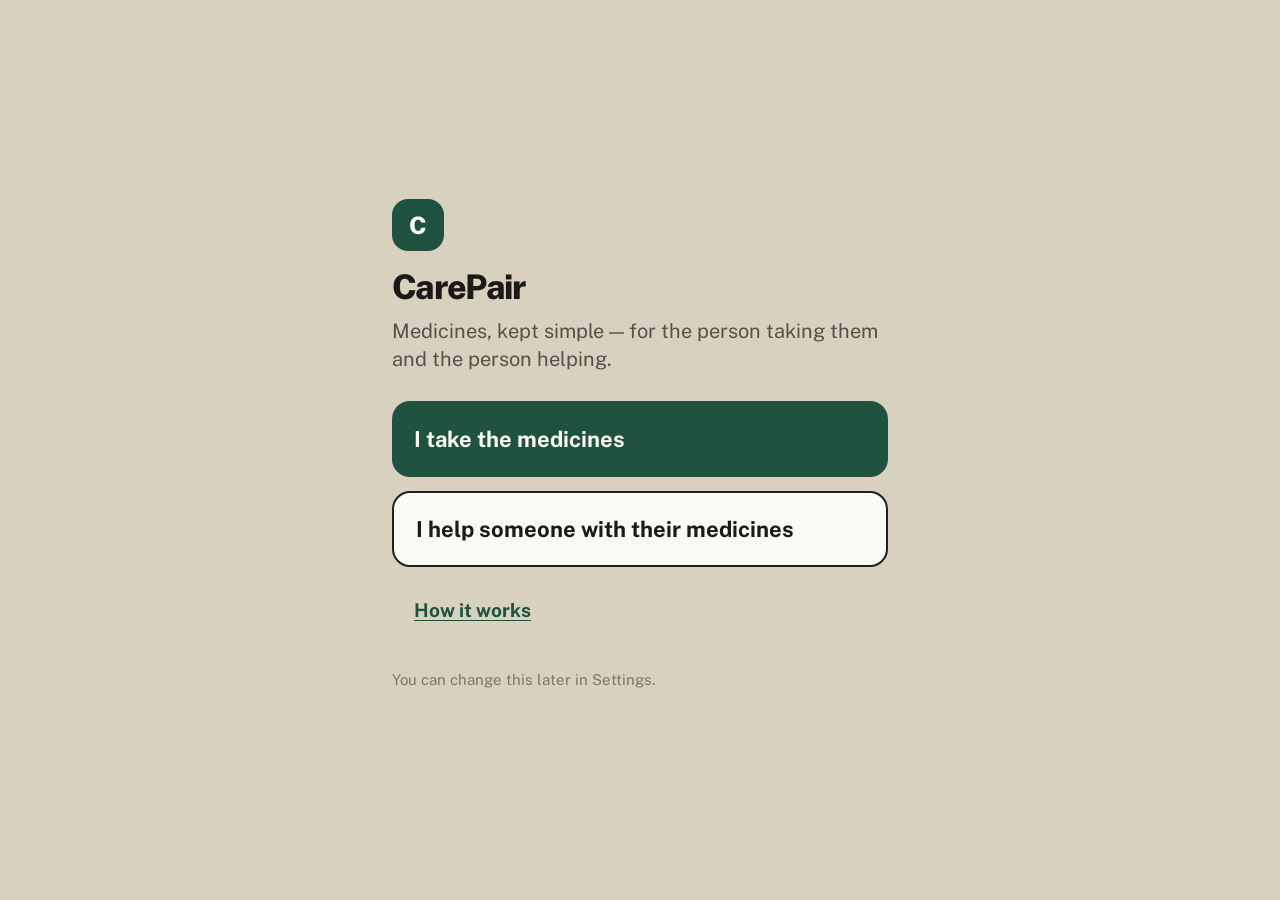
==== commit 95b7d18e: "revamped the UI" ====
--- a/index.html
+++ b/index.html
@@ -6,6 +6,17 @@
 <title>CarePair</title>
 
 <link rel="manifest" href="./manifest.webmanifest">
+
+<!-- Public Sans for everything, IBM Plex Mono for the household code only.
+     `display=swap` so a slow font never blocks the first paint: the system
+     fallback in --font is close enough in metrics that the swap does not
+     reflow the slot cards. Preconnect to both Google origins, because the CSS
+     on fonts.googleapis.com immediately requires a second handshake to
+     fonts.gstatic.com for the files themselves. -->
+<link rel="preconnect" href="https://fonts.googleapis.com">
+<link rel="preconnect" href="https://fonts.gstatic.com" crossorigin>
+<link rel="stylesheet" href="https://fonts.googleapis.com/css2?family=Public+Sans:wght@400;500;600;700;800&family=IBM+Plex+Mono:wght@400;500&display=swap">
+
 <link rel="stylesheet" href="./css/app.css">
 
 <!-- The Supabase client comes from esm.sh, so the first paint waits on a
@@ -19,8 +30,8 @@
      Each side starts its own, as early as it knows which it is. -->
 <link rel="preconnect" href="https://esm.sh" crossorigin>
 
-<meta name="theme-color" content="#f3f1ea" media="(prefers-color-scheme: light)">
-<meta name="theme-color" content="#171613" media="(prefers-color-scheme: dark)">
+<meta name="theme-color" content="#D9D1BF" media="(prefers-color-scheme: light)">
+<meta name="theme-color" content="#17150F" media="(prefers-color-scheme: dark)">
 <meta name="color-scheme" content="light dark">
 <meta name="description" content="A simple medicine reminder and pill identification app.">
 
--- a/css/app.css
+++ b/css/app.css
@@ -1,557 +1,3311 @@
-/* CarePair - visual layer, v3.
+/* CarePair — visual layer, v4 (elder-first redesign).
  *
- * Everything, two densities switched by a body class (`.mode-simple` /
- * `.mode-supporter`), per docs/repo-structure.md. See docs/v3-plan.md for why
- * this rewrite exists and docs/ui.md for the design rationale.
+ * Built from design_handoff_carepair_elder_ui/README.md. Two dialects of one
+ * system, switched by a body class:
  *
- * Three things changed from v2 and explain most of what follows:
+ *   body.mode-simple     the person taking the medicines. Warm dark canvas
+ *                        (#D9D1BF) so white cards pop, 17px type floor, 44px
+ *                        touch floor, 54–64px primary actions, one hard
+ *                        shadow, no animation.
+ *   body.mode-supporter  the person helping. Cool #E5E9F0 canvas, navy
+ *                        primary, denser 12–23px type, 1px borders.
  *
- * 1. A warm canvas. v2 sat white cards on #f6f7fb, which is the default cold
- *    grey every framework ships with. Paper (#F3F1EA) makes a white card read
- *    as a card, and costs nothing.
- * 2. Dark mode, via a second token block. Shadows carry no information on a
- *    dark canvas, so elevation there comes from the surface ladder plus
- *    hairlines. Every semantic colour is defined twice, never derived.
- * 3. Weight capped at 600. v2 used 800 in thirteen places; on the system-ui
- *    stack that is the heaviest available face and it is most of why the app
- *    read blunt. With no webfont (still: an offline app cannot wait on a CDN),
- *    the typographic personality has to come from restraint, tracking and
- *    tabular numerals instead.
+ * Rules that must survive any edit:
+ *   1. TYPE FLOOR. Nothing in the elder view below 15px; nothing the person
+ *      must read to act below 17px.
+ *   2. TOUCH FLOOR. Every elder target >= 44px; primary actions 54–64px.
+ *   3. ONE SHADOW. `0 4px 0 rgba(28,26,23,0.18)` on elder cards. No blur.
+ *   4. NO MOTION in the elder view beyond press feedback and progress bars.
+ *   5. The bottom nav is always visible in the elder view.
  *
- * The two densities now differ on *touch*, not text: once a photo carries the
- * recognition, 20px body copy stops earning its space but a 46px target still
- * does.
+ * Layout is a fixed viewport column — header, one scrolling region, fixed nav
+ * — so it works identically on a 320px phone and a 430px one. Never introduce
+ * a second column.
  */
 
 /* ---------------------------------------------------------------------
-   1. Tokens — light
+   1. Tokens — shared, light
    --------------------------------------------------------------------- */
 
 :root {
   color-scheme: light dark;
 
-  /* Surfaces. `sunken` is for insets (a schedule block inside a card);
-     `raised` is the quiet-button fill. */
-  --canvas: #ebe6da;
-  --surface: #ffffff;
-  --sunken: #f6f3ec;
-  --raised: #e4dfd2;
-  --line: #ded8ca;
-  --line-strong: #c5bfae;
-
-  --ink: #22211e;
-  --ink-2: #57554e;
-  --ink-3: #8a877d;
-
-  /* Brand blue is unchanged from v1/v2 on purpose: it is baked into
-     icons/make-icons.py and the theme-color meta, so changing it would mean
-     regenerating home-screen icons already installed on real phones. */
-  --primary: #1a56a0;
-  --primary-hover: #164a8a;
-  --primary-tint: #e6f1fb;
-  --primary-ink: #0c447c;
-  --primary-line: #b5d4f4;
-  --on-primary: #ffffff;
-
-  /* Taken. Its own hue, not the brand blue, so "done" can never be confused
-     with "tap this". */
-  --taken: #0f6e56;
-  --taken-tint: #e1f5ee;
-  --taken-ink: #085041;
-  --taken-line: #9fe1cb;
-  --on-taken: #ffffff;
-
-  /* `tint` is for small fills — a badge, a 44px tile. `wash` is for whole
-     surfaces. They are the same value in light mode and diverge sharply in
-     dark, because a tint that reads as a whisper behind a badge reads as a
-     shout when it is an entire card. */
-  --taken-wash: #e1f5ee;
-  --attn-wash: #faece7;
-
-  /* Skipped is a recorded outcome, not a failure. Amber, never red. */
-  --skip: #ba7517;
-  --skip-tint: #faeeda;
-  --skip-ink: #854f0b;
-  --skip-line: #fac775;
-  --on-skip: #ffffff;
-
-  /* Attention: the passive "Now" marker and non-blocking notices. */
-  --attn: #993c1d;
-  --attn-tint: #faece7;
-  --attn-line: #f5c4b3;
-
-  --danger: #a32d2d;
-  --danger-tint: #fcebeb;
-  --danger-ink: #791f1f;
-  --on-danger: #ffffff;
-
-  /* Time of day. The slot's own identity, and the only colour on Today that
-     does not depend on something having been marked -- which is what made the
-     shipped v3 look grey next to its mockups: the mockups used tinted fallback
-     tiles, and real photos of white tablets are not colourful.
-
-     Derived from the slot's TIME, never its label: labels are editable and
-     will eventually be translated. Informational, not decorative. */
-  --tod-morning: #b26f10;
-  --tod-morning-bg: #fbf2e0;
-  --tod-midday: #1a6ba8;
-  --tod-midday-bg: #e7f2fa;
-  --tod-evening: #a8532c;
-  --tod-evening-bg: #fbeee6;
-  --tod-night: #4a45a8;
-  --tod-night-bg: #eeedfa;
-
-  /* Decorative only — today's calendar ring, the supporter role chip. Never
-     used for status, so it can never be mistaken for one. */
-  --accent: #534ab7;
-  --accent-tint: #eeedfe;
-  --accent-ink: #3c3489;
-
-  /* Warm-tinted, not grey: a neutral shadow on a warm canvas reads as dirt.
-     Two layers -- a tight contact shadow plus a wide soft one -- because a
-     single blur at this opacity is the "flat card" look we are escaping. */
-  --shadow-sm: 0 1px 1px rgba(74, 62, 40, 0.05), 0 2px 6px rgba(74, 62, 40, 0.06);
-  --shadow: 0 1px 2px rgba(74, 62, 40, 0.06), 0 4px 14px rgba(74, 62, 40, 0.09);
-  --shadow-md: 0 2px 6px rgba(74, 62, 40, 0.08), 0 12px 28px rgba(74, 62, 40, 0.14);
-  --shadow-lg: 0 4px 10px rgba(74, 62, 40, 0.1), 0 22px 48px rgba(74, 62, 40, 0.22);
-
-  --scrim: rgba(24, 22, 18, 0.55);
-
-  /* Light from above. The page heading is plain text on the canvas, so without
-     this the top third of every screen is the emptiest part of it. */
-  --wash: rgba(255, 253, 247, 0.9);
-
-  --r-sm: 0.625rem;   /* 10px — inputs, small tiles */
-  --r-md: 0.875rem;   /* 14px — pill tiles, rows */
-  --r-lg: 1.125rem;   /* 18px — cards, sheets, dialogs */
+  --ink: #1C1A17;
+  --ink-2: #45423C;
+  --ink-3: #55514A;
+  --muted: #7C766A;
+  --faint: #9A958A;
+  --frame: #211F1B;
+
+  --green: #1F5340;
+  --green-hover: #17412f;
+  --green-dark: #14362a;
+  --green-tint: #E7F1EA;
+  --green-line: #9CC0AC;
+  --on-green: #FBF9F5;
+
+  --red: #8E2F1E;
+  --red-2: #7A2716;
+  --red-tint: #FBEAE5;
+  --red-line: #B14A34;
+  --red-tint-cool: #FDECE8;
+  --on-red: #FFFFFF;
+
+  --amber: #A6741C;
+  --amber-ink: #7A5410;
+  --amber-tint: #FFF4E0;
+
+  /* "Not taking today" is a recorded outcome, never a failure. Neutral grey,
+     never red — see the handoff's colour rules. */
+  --neutral: #3F4048;
+  --neutral-tint: #ECEBEE;
+  --neutral-line: #BEC0C7;
+
+  /* Elder surfaces */
+  --e-canvas: #D9D1BF;
+  --e-card: #FFFFFF;
+  --e-chrome: #FFFFFF;
+  --e-paper: #FBF9F5;
+  --e-warm: #F1EDE3;
+  --e-sunk: #F2EEE6;
+  --e-hairline: #DDD7CB;
+  --e-divider: #E4DFD4;
+  --e-tile-line: #C5BEAE;
+  --e-quiet-line: #B9B2A3;
+
+  /* Supporter surfaces */
+  --s-canvas: #E5E9F0;
+  --s-card: #FFFFFF;
+  --navy: #2A3B5E;
+  --navy-hover: #22314e;
+  --on-navy: #FFFFFF;
+  --s-border: #C7CCD6;
+  --s-divider: #E1E4EA;
+  --s-line-2: #DDE1E8;
+  --s-row: #EEF0F4;
+  --s-tint: #EEF1F6;
+  --s-tint-line: #C4CCDD;
+  --s-label: #374151;
+  --s-muted: #6B7280;
+  --s-body: #4B5563;
+  --s-strong: #1F2937;
+  --s-placeholder: #9CA3AF;
+  --s-foot: #FAFBFC;
+
+  /* The only shadow in the elder view: hard-edged lift, no blur. */
+  --lift: 0 4px 0 rgba(28, 26, 23, 0.18);
+  --lift-sm: 0 3px 0 rgba(28, 26, 23, 0.14);
+  --scrim: rgba(28, 26, 23, 0.45);
+  --scrim-strong: rgba(28, 26, 23, 0.5);
+
+  --toast-bg: #211F1B;
+  --toast-ink: #FBF9F5;
+
+  --photo-bg: #14120F;
+  --photo-ink: #F5F1E8;
+  --photo-caption: #DCD5C8;
+  --hatch: repeating-linear-gradient(45deg, #F2EEE6 0 8px, #E8E3D8 8px 16px);
+  --hatch-cool: repeating-linear-gradient(45deg, #F3F4F7 0 5px, #E9EBF0 5px 10px);
+  --hatch-packet: repeating-linear-gradient(45deg, #EFEAE1 0 8px, #E5E0D4 8px 16px);
+
+  /* Radii */
+  --r-card: 22px;
+  --r-card-sm: 20px;
+  --r-card-xs: 18px;
+  --r-btn: 14px;
+  --r-nav: 16px;
   --r-pill: 999px;
 
-  --space-1: 0.25rem;
-  --space-2: 0.5rem;
-  --space-3: 0.75rem;
-  --space-4: 1rem;
-  --space-5: 1.5rem;
-  --space-6: 2rem;
-  --space-7: 3rem;
-
-  /* Supporter is the baseline. body.mode-simple lifts a few of these. */
-  --text-xs: 0.8125rem;   /* 13px */
-  --text-sm: 0.875rem;    /* 14px */
-  --text-base: 0.9375rem; /* 15px */
-  --text-md: 1rem;        /* 16px */
-  --text-lg: 1.125rem;    /* 18px */
-  --text-xl: 1.375rem;    /* 22px */
-  --text-2xl: 1.625rem;   /* 26px */
-  --text-3xl: 2rem;       /* 32px */
-
-  --target-min: 2.5rem;   /* 40px */
-  /* The bottom bar's EXACT height. It is applied as `height`, not `min-height`,
-     because the organiser's fit layout subtracts it to size itself -- and a
-     min-height the content then exceeds makes that subtraction a lie. It did:
-     the bar measured 74px against a declared 64px, and the organiser's buttons
-     sat 2px underneath it. Must stay >= icon + gap + label + padding. */
-  --nav-h: 4.75rem;       /* 76px */
-  --row-h: 3rem;          /* 48px */
-  --tile: 2.75rem;        /* 44px — the pill identity tile */
-
-  --content-max: 40rem;
-
-  --ease: cubic-bezier(0.2, 0.8, 0.2, 1);
-  --ease-out: cubic-bezier(0.16, 1, 0.3, 1);
-  --dur-fast: 120ms;
-  --dur: 200ms;
-  --dur-slow: 360ms;
+  --font: "Public Sans", system-ui, -apple-system, "Segoe UI", Roboto, sans-serif;
+  --mono: "IBM Plex Mono", ui-monospace, SFMono-Regular, Menlo, monospace;
+
+  /* Set per-role below. Everything downstream reads these. */
+  --canvas: var(--e-canvas);
+  --card: var(--e-card);
+  --card-line: var(--e-hairline);
+  --divider: var(--e-divider);
+  --primary: var(--green);
+  --primary-hover: var(--green-hover);
+  --on-primary: var(--on-green);
+  --link: var(--green);
+  --nav-bg: var(--e-chrome);
+  --nav-line: var(--frame);
+
+  /* Text on a solid state band, and on a filled state chip. */
+  --on-state: #FFFFFF;
+
+  /* Layout rhythm. Trimmed on narrow phones in section 14. */
+  --pad-x: 18px;
+  --gap-cards: 22px;
+  --nav-pad-x: 14px;
+  --content-max: 34rem;
 }
 
 /* ---------------------------------------------------------------------
    2. Tokens — dark
-   --------------------------------------------------------------------- */
-
-/* Follows the OS unless Settings has written an explicit choice onto <html>.
-   Both blocks set the same names, so nothing downstream knows which is live. */
+   ---------------------------------------------------------------------
+   The design source only specifies light, but "How it looks" offers Dark and
+   low-vision users often need it. Every semantic name is redefined here, never
+   derived: a tint that whispers behind a badge shouts as a whole card.
+   Fills lighten and the text on them darkens, so a filled button is never a
+   dark shape on a dark ground (which reads as disabled). --on-state flips with
+   it, so a solid state band keeps its contrast. */
+
 @media (prefers-color-scheme: dark) {
   :root:not([data-theme="light"]) { color-scheme: dark; }
 }
-
 :root[data-theme="dark"] { color-scheme: dark; }
 
 @media (prefers-color-scheme: dark) {
   :root:not([data-theme="light"]) {
-    --canvas: #14130f;
-    --surface: #221f1a;
-    --sunken: #2c2922;
-    --raised: #38342b;
-    --line: #37332b;
-    --line-strong: #4d4941;
-
-    --ink: #f2f0e9;
-    --ink-2: #b8b4a8;
-    --ink-3: #8a877d;
-
-    /* Fills lighten and text on them darkens: a #1a56a0 button on a near-black
-       canvas is a dark shape on a dark ground, which reads as disabled. */
-    --primary: #85b7eb;
-    --primary-hover: #b5d4f4;
-    --primary-tint: #0c447c;
-    --primary-ink: #b5d4f4;
-    --primary-line: #185fa5;
-    --on-primary: #042c53;
-
-    /* The completed tint must stay positive, not dimmed. Saturated deep teal,
-       light teal text — the naive inverse of #e1f5ee reads as "greyed out". */
-    --taken: #5dcaa5;
-    --taken-tint: #085041;
-    --taken-ink: #9fe1cb;
-    --taken-line: #0f6e56;
-    --on-taken: #04342c;
-    --taken-wash: #10251f;
-
-    --skip: #ef9f27;
-    --skip-tint: #633806;
-    --skip-ink: #fac775;
-    --skip-line: #854f0b;
-    --on-skip: #412402;
-
-    --attn: #f0997b;
-    --attn-tint: #712b13;
-    --attn-line: #993c1d;
-    --attn-wash: #2b1610;
-
-    --danger: #f09595;
-    --danger-tint: #791f1f;
-    --danger-ink: #f7c1c1;
-    --on-danger: #501313;
-
-    --tod-morning: #e0a93f;
-    --tod-morning-bg: #2b2114;
-    --tod-midday: #7fb0e0;
-    --tod-midday-bg: #132030;
-    --tod-evening: #d98e63;
-    --tod-evening-bg: #2b1c14;
-    --tod-night: #a5a0e8;
-    --tod-night-bg: #1d1b2f;
-    --accent: #afa9ec;
-    --accent-tint: #3c3489;
-    --accent-ink: #cecbf6;
-
-    /* Near-invisible on a dark ground; the surface ladder does this job now. */
-    --shadow-sm: none;
-    --shadow: 0 1px 2px rgba(0, 0, 0, 0.4);
-    --shadow-md: 0 8px 22px rgba(0, 0, 0, 0.5);
-    --shadow-lg: 0 18px 40px rgba(0, 0, 0, 0.6);
-
-    --wash: rgba(92, 84, 66, 0.22);
+    --ink: #F4F0E6;
+    --ink-2: #D5CFC1;
+    --ink-3: #C0BAAC;
+    --muted: #A49E92;
+    --faint: #857F74;
+    --frame: #EFEAE0;
+
+    --green: #6FBF9A;
+    --green-hover: #8ad0b1;
+    --green-dark: #A9DDC4;
+    --green-tint: #16352A;
+    --green-line: #3E7A60;
+    --on-green: #0C2419;
+
+    --red: #EC8C74;
+    --red-2: #F2A794;
+    --red-tint: #3A1710;
+    --red-line: #A85039;
+    --red-tint-cool: #3A1710;
+    --on-red: #2A0C05;
+
+    --amber: #E0A945;
+    --amber-ink: #F0C978;
+    --amber-tint: #382A0D;
+
+    --neutral: #C3C5CD;
+    --neutral-tint: #2A2C33;
+    --neutral-line: #565963;
+
+    --e-canvas: #17150F;
+    --e-card: #232019;
+    --e-chrome: #1B1914;
+    --e-paper: #232019;
+    --e-warm: #2E2A22;
+    --e-sunk: #2A261F;
+    --e-hairline: #3C372E;
+    --e-divider: #343029;
+    --e-tile-line: #4A443A;
+    --e-quiet-line: #524C41;
+
+    --s-canvas: #14171D;
+    --s-card: #1E222A;
+    --navy: #8FAEE0;
+    --navy-hover: #A8C1E9;
+    --on-navy: #0D1625;
+    --s-border: #39404D;
+    --s-divider: #2B313B;
+    --s-line-2: #333A46;
+    --s-row: #242A34;
+    --s-tint: #212936;
+    --s-tint-line: #3A4A63;
+    --s-label: #C6CCD7;
+    --s-muted: #98A2B0;
+    --s-body: #B4BCC8;
+    --s-strong: #E6EAF1;
+    --s-placeholder: #77808E;
+    --s-foot: #232833;
+
+    --lift: 0 4px 0 rgba(0, 0, 0, 0.55);
+    --lift-sm: 0 3px 0 rgba(0, 0, 0, 0.45);
     --scrim: rgba(0, 0, 0, 0.66);
+    --scrim-strong: rgba(0, 0, 0, 0.72);
+
+    --toast-bg: #F1EDE3;
+    --toast-ink: #1C1A17;
+
+    --hatch: repeating-linear-gradient(45deg, #2C2820 0 8px, #262219 8px 16px);
+    --hatch-cool: repeating-linear-gradient(45deg, #262C36 0 5px, #21262F 5px 10px);
+    --hatch-packet: repeating-linear-gradient(45deg, #2A261E 0 8px, #241F18 8px 16px);
+
+    --on-state: #14120F;
   }
 }
 
-/* The same block again, for an explicit choice in Settings. Duplicated rather
-   than shared because a media query cannot be re-scoped to an attribute. */
 :root[data-theme="dark"] {
-  --canvas: #14130f;
-  --surface: #221f1a;
-  --sunken: #2c2922;
-  --raised: #38342b;
-  --line: #37332b;
-  --line-strong: #4d4941;
-
-  --ink: #f2f0e9;
-  --ink-2: #b8b4a8;
-  --ink-3: #8a877d;
-
-  --primary: #85b7eb;
-  --primary-hover: #b5d4f4;
-  --primary-tint: #0c447c;
-  --primary-ink: #b5d4f4;
-  --primary-line: #185fa5;
-  --on-primary: #042c53;
-
-  --taken: #5dcaa5;
-  --taken-tint: #085041;
-  --taken-ink: #9fe1cb;
-  --taken-line: #0f6e56;
-  --on-taken: #04342c;
-  --taken-wash: #10251f;
-
-  --skip: #ef9f27;
-  --skip-tint: #633806;
-  --skip-ink: #fac775;
-  --skip-line: #854f0b;
-  --on-skip: #412402;
-
-  --attn: #f0997b;
-  --attn-tint: #712b13;
-  --attn-line: #993c1d;
-  --attn-wash: #2b1610;
-
-  --danger: #f09595;
-  --danger-tint: #791f1f;
-  --danger-ink: #f7c1c1;
-  --on-danger: #501313;
-
-  --tod-morning: #e0a93f;
-  --tod-morning-bg: #2b2114;
-  --tod-midday: #7fb0e0;
-  --tod-midday-bg: #132030;
-  --tod-evening: #d98e63;
-  --tod-evening-bg: #2b1c14;
-  --tod-night: #a5a0e8;
-  --tod-night-bg: #1d1b2f;
-  --accent: #afa9ec;
-  --accent-tint: #3c3489;
-  --accent-ink: #cecbf6;
-
-  --shadow-sm: none;
-  --shadow: 0 1px 2px rgba(0, 0, 0, 0.4);
-  --shadow-md: 0 8px 22px rgba(0, 0, 0, 0.5);
-  --shadow-lg: 0 18px 40px rgba(0, 0, 0, 0.6);
-
-  --wash: rgba(92, 84, 66, 0.22);
+  --ink: #F4F0E6;
+  --ink-2: #D5CFC1;
+  --ink-3: #C0BAAC;
+  --muted: #A49E92;
+  --faint: #857F74;
+  --frame: #EFEAE0;
+
+  --green: #6FBF9A;
+  --green-hover: #8ad0b1;
+  --green-dark: #A9DDC4;
+  --green-tint: #16352A;
+  --green-line: #3E7A60;
+  --on-green: #0C2419;
+
+  --red: #EC8C74;
+  --red-2: #F2A794;
+  --red-tint: #3A1710;
+  --red-line: #A85039;
+  --red-tint-cool: #3A1710;
+  --on-red: #2A0C05;
+
+  --amber: #E0A945;
+  --amber-ink: #F0C978;
+  --amber-tint: #382A0D;
+
+  --neutral: #C3C5CD;
+  --neutral-tint: #2A2C33;
+  --neutral-line: #565963;
+
+  --e-canvas: #17150F;
+  --e-card: #232019;
+  --e-chrome: #1B1914;
+  --e-paper: #232019;
+  --e-warm: #2E2A22;
+  --e-sunk: #2A261F;
+  --e-hairline: #3C372E;
+  --e-divider: #343029;
+  --e-tile-line: #4A443A;
+  --e-quiet-line: #524C41;
+
+  --s-canvas: #14171D;
+  --s-card: #1E222A;
+  --navy: #8FAEE0;
+  --navy-hover: #A8C1E9;
+  --on-navy: #0D1625;
+  --s-border: #39404D;
+  --s-divider: #2B313B;
+  --s-line-2: #333A46;
+  --s-row: #242A34;
+  --s-tint: #212936;
+  --s-tint-line: #3A4A63;
+  --s-label: #C6CCD7;
+  --s-muted: #98A2B0;
+  --s-body: #B4BCC8;
+  --s-strong: #E6EAF1;
+  --s-placeholder: #77808E;
+  --s-foot: #232833;
+
+  --lift: 0 4px 0 rgba(0, 0, 0, 0.55);
+  --lift-sm: 0 3px 0 rgba(0, 0, 0, 0.45);
   --scrim: rgba(0, 0, 0, 0.66);
-}
-
-/* Simple mode. v1 shipped 20px/56px, v2 brought it to 16px/46px, and this pass
-   stops shrinking the type: the photo does the recognising now, so the last
-   thing worth trading away is the 46px target, which clears the 44px
-   accessibility floor and stays. */
-body.mode-simple {
-  --text-base: 1rem;       /* 16px */
-  --text-md: 1.0625rem;    /* 17px */
-  --text-lg: 1.1875rem;    /* 19px */
-  --target-min: 2.875rem;  /* 46px */
-  --nav-h: 5rem;          /* 80px -- simple mode's labels are 16px */
-  --row-h: 3.625rem;       /* 58px — a 44px tile plus breathing room */
-  --content-max: 28rem;
+  --scrim-strong: rgba(0, 0, 0, 0.72);
+
+  --toast-bg: #F1EDE3;
+  --toast-ink: #1C1A17;
+
+  --hatch: repeating-linear-gradient(45deg, #2C2820 0 8px, #262219 8px 16px);
+  --hatch-cool: repeating-linear-gradient(45deg, #262C36 0 5px, #21262F 5px 10px);
+  --hatch-packet: repeating-linear-gradient(45deg, #2A261E 0 8px, #241F18 8px 16px);
+
+  --on-state: #14120F;
+}
+
+/* ---------------------------------------------------------------------
+   3. Role palettes
+   --------------------------------------------------------------------- */
+
+body.mode-simple,
+body.mode-none {
+  --canvas: var(--e-canvas);
+  --card: var(--e-card);
+  --card-line: var(--e-hairline);
+  --divider: var(--e-divider);
+  --primary: var(--green);
+  --primary-hover: var(--green-hover);
+  --on-primary: var(--on-green);
+  --link: var(--green);
+  --nav-bg: var(--e-chrome);
+  --nav-line: var(--frame);
 }
 
 body.mode-supporter {
-  --content-max: 42rem;
+  --canvas: var(--s-canvas);
+  --card: var(--s-card);
+  --card-line: var(--s-divider);
+  --divider: var(--s-divider);
+  --primary: var(--navy);
+  --primary-hover: var(--navy-hover);
+  --on-primary: var(--on-navy);
+  --link: var(--navy);
+  --nav-bg: var(--s-card);
+  --nav-line: var(--s-divider);
+}
+
+/* A supporter-flavoured screen reached before a role exists — the pairing
+   flow. The helper should land in their own product from the first tap. */
+.screen-sup {
+  --canvas: var(--s-canvas);
+  --card: var(--s-card);
+  --card-line: var(--s-divider);
+  --divider: var(--s-divider);
+  --primary: var(--navy);
+  --primary-hover: var(--navy-hover);
+  --on-primary: var(--on-navy);
+  --link: var(--navy);
+  background: var(--s-canvas);
 }
 
 /* ---------------------------------------------------------------------
-   3. Reset & base
-   --------------------------------------------------------------------- */
+   4. Reset and the app shell
+   ---------------------------------------------------------------------
+   One fixed viewport column: a header that does not move, exactly one
+   scrolling region, and a bottom nav that is always on screen. This is what
+   makes the layout identical on every phone size — a taller screen simply
+   gives the scroll region more room, which is the handoff's responsive rule. */
 
 *, *::before, *::after { box-sizing: border-box; }
 
 html {
   -webkit-text-size-adjust: 100%;
   text-size-adjust: 100%;
-  background: var(--canvas);
-}
+}
+
+html, body { height: 100%; }
 
 body {
   margin: 0;
-  min-height: 100dvh;
+  height: 100vh;
+  height: 100dvh;
+  display: flex;
+  flex-direction: column;
+  overflow: hidden;
+  overscroll-behavior: none;
   background: var(--canvas);
-  background-image: radial-gradient(115% 55% at 50% -8%, var(--wash) 0%, transparent 62%);
-  background-attachment: fixed;
   color: var(--ink);
-  font-family: -apple-system, BlinkMacSystemFont, "Segoe UI", Roboto,
-    Helvetica, Arial, sans-serif;
-  font-size: var(--text-base);
+  font-family: var(--font);
+  font-size: 17px;
+  line-height: 1.45;
+  -webkit-font-smoothing: antialiased;
+}
+
+#app {
+  flex: 1 1 auto;
+  min-height: 0;
+  display: flex;
+  flex-direction: column;
+  outline: none;
+}
+
+#bottomnav { flex: none; }
+#bottomnav[hidden] { display: none; }
+
+button, input, select, textarea { font: inherit; color: inherit; }
+button { cursor: pointer; }
+
+/* Links are not underlined by default. Several of them are BUTTONS wearing an
+   <a> (a nav pill, "Add medicine", a medicine row), and a browser underline
+   through those read as a mistake. Everywhere an underline carries meaning --
+   "See the pills", "Check now", "Change" -- the class declares it. */
+a { color: var(--link); text-decoration: none; }
+
+img { max-width: 100%; display: block; }
+
+::-webkit-scrollbar { width: 6px; height: 6px; }
+::-webkit-scrollbar-thumb { background: rgba(0, 0, 0, 0.18); border-radius: 4px; }
+
+:focus-visible {
+  outline: 3px solid var(--primary);
+  outline-offset: 2px;
+}
+
+/* ---- the screen primitive ------------------------------------------------
+   Every view renders exactly one .screen. Wider than a phone, it centres in a
+   single column — never two. */
+
+.screen {
+  flex: 1 1 auto;
+  min-height: 0;
+  display: flex;
+  flex-direction: column;
+  width: 100%;
+  max-width: var(--content-max);
+  margin: 0 auto;
+  background: var(--canvas);
+}
+
+/* The head never scrolls. Installed as a standalone PWA, the top of the
+   viewport sits under the phone's own status bar/notch with nothing to push
+   content clear of it -- every screen's head needs this, not just one. */
+.screen-head {
+  flex: none;
+  padding-top: env(safe-area-inset-top);
+}
+
+/* The one scrolling region. */
+.screen-scroll {
+  flex: 1 1 auto;
+  min-height: 0;
+  overflow-y: auto;
+  -webkit-overflow-scrolling: touch;
+  overscroll-behavior: contain;
+}
+
+/* A fixed region above the nav — "Start filling the box", "Mark all of …". */
+.screen-foot { flex: none; }
+
+/* A screen with no scrolling region, vertically centred: welcome, sign in. */
+.screen-centre {
+  flex: 1 1 auto;
+  min-height: 0;
+  overflow-y: auto;
+  display: flex;
+  flex-direction: column;
+  justify-content: center;
+}
+
+.fatal {
+  padding: 24px;
+  font-size: 19px;
   line-height: 1.5;
-  -webkit-font-smoothing: antialiased;
-}
-
-/* Paper grain.
- *
- * The single thing most responsible for the app reading as "flat and white".
- * A perfectly even fill has no surface; a very faint noise gives the canvas
- * something to be. Generated by feTurbulence in a data URI -- no request, no
- * asset, works offline, and small enough to sit in the stylesheet.
- *
- * Fixed rather than scrolling, pointer-events none, and behind everything.
- * Kept far below the threshold where it reads as "texture" -- if you can point
- * at it, it is too strong. */
-body::before {
-  content: "";
+}
+
+/* ---------------------------------------------------------------------
+   5. Buttons
+   ---------------------------------------------------------------------
+   Sizes are declared per use site because the type and touch floors differ
+   between the two roles. These are the shapes; the heights come from the
+   modifiers. Destructive actions are outlined in red, never filled — the
+   filled primary is always the safe one. */
+
+.btn {
+  display: inline-flex;
+  align-items: center;
+  justify-content: center;
+  gap: 10px;
+  min-height: 54px;
+  padding: 10px 18px;
+  border: none;
+  border-radius: var(--r-btn);
+  background: var(--e-warm);
+  color: var(--ink-2);
+  font-size: 18px;
+  font-weight: 700;
+  text-align: center;
+  text-decoration: none;
+  line-height: 1.2;
+}
+
+.btn:disabled { opacity: 0.55; cursor: default; }
+.btn:active:not(:disabled) { transform: translateY(1px); }
+
+.btn-primary {
+  background: var(--primary);
+  color: var(--on-primary);
+  font-weight: 800;
+}
+.btn-primary:hover:not(:disabled) { background: var(--primary-hover); }
+
+.btn-outline {
+  background: var(--card);
+  color: var(--ink);
+  border: 2px solid var(--frame);
+  font-weight: 700;
+}
+
+.btn-quiet {
+  background: var(--e-warm);
+  border: 2px solid var(--e-quiet-line);
+  color: var(--ink-2);
+  font-weight: 700;
+}
+
+.btn-green-outline {
+  background: var(--card);
+  border: 2px solid var(--green);
+  color: var(--green);
+  font-weight: 700;
+}
+
+.btn-danger-outline {
+  background: var(--e-paper);
+  border: 2px solid var(--red);
+  color: var(--red);
+  font-weight: 800;
+}
+
+.btn-block { display: flex; width: 100%; }
+
+.btn-lg { min-height: 60px; font-size: 19px; }
+.btn-xl { min-height: 64px; font-size: 20px; font-weight: 800; }
+
+/* A link, not a button: two equal-weight buttons per card made the elder
+   screen feel busy. 46px tall so it still clears the touch floor. */
+.btn-link {
+  display: inline-flex;
+  align-items: center;
+  justify-content: center;
+  min-height: 46px;
+  padding: 4px 8px;
+  border: none;
+  background: none;
+  color: var(--link);
+  font-size: 17px;
+  font-weight: 700;
+  text-decoration: underline;
+  text-underline-offset: 3px;
+}
+
+/* Supporter density. Same components, smaller numbers. */
+.btn-s {
+  min-height: 44px;
+  padding: 8px 16px;
+  border-radius: 10px;
+  font-size: 14px;
+  font-weight: 700;
+  background: var(--card);
+  border: 1px solid var(--s-border);
+  color: var(--ink);
+}
+.btn-s.btn-primary {
+  background: var(--navy);
+  color: var(--on-navy);
+  border: none;
+}
+.btn-s.btn-nav-outline {
+  border: 1px solid var(--navy);
+  color: var(--navy);
+  background: var(--card);
+}
+.btn-s.btn-danger-outline {
+  border: 1px solid var(--red);
+  color: var(--red);
+  background: var(--card);
+  font-weight: 700;
+}
+.btn-s.btn-dashed {
+  border: 1px dashed var(--navy);
+  color: var(--navy);
+  background: var(--card);
+  min-height: 46px;
+}
+.btn-s-xs {
+  min-height: 40px;
+  padding: 6px 12px;
+  font-size: 13px;
+  border-radius: 8px;
+}
+
+/* ---------------------------------------------------------------------
+   6. Bottom navigation
+   ---------------------------------------------------------------------
+   Always visible in the elder view: elders should never be somewhere they
+   cannot leave in one tap. Three equal 64px pills, 17px/800. Labels wrap
+   rather than shrink, because the type floor outranks a tidy single line. */
+
+#bottomnav {
+  background: var(--nav-bg);
+  border-top: 2px solid var(--nav-line);
+  padding-bottom: env(safe-area-inset-bottom);
+}
+
+.nav-inner {
+  display: flex;
+  gap: 8px;
+  width: 100%;
+  max-width: var(--content-max);
+  margin: 0 auto;
+  padding: 10px var(--nav-pad-x) 18px;
+}
+
+.navlink {
+  flex: 1 1 0;
+  min-width: 0;
+  min-height: 64px;
+  display: flex;
+  align-items: center;
+  justify-content: center;
+  text-align: center;
+  padding: 6px 4px;
+  border: none;
+  border-radius: var(--r-nav);
+  background: transparent;
+  color: var(--ink);
+  font-size: 17px;
+  font-weight: 800;
+  line-height: 1.12;
+  text-decoration: none;
+  hyphens: auto;
+}
+
+.navlink[aria-current="page"] {
+  background: var(--frame);
+  color: var(--canvas);
+}
+
+body.mode-supporter #bottomnav {
+  border-top-width: 1px;
+  border-top-color: var(--s-divider);
+}
+
+body.mode-supporter .nav-inner {
+  gap: 4px;
+  padding: 8px 8px 16px;
+}
+
+body.mode-supporter .navlink {
+  min-height: 52px;
+  border-radius: 12px;
+  font-size: 13px;
+  font-weight: 700;
+  color: var(--s-body);
+}
+
+body.mode-supporter .navlink[aria-current="page"] {
+  background: var(--navy);
+  color: var(--on-navy);
+}
+
+/* ---------------------------------------------------------------------
+   7. Shared entry: welcome, how it works, sign in, pairing
+   --------------------------------------------------------------------- */
+
+.welcome {
+  display: flex;
+  flex-direction: column;
+  gap: 28px;
+  padding: 24px 24px 34px;
+}
+
+.welcome-mark {
+  width: 52px;
+  height: 52px;
+  border-radius: 16px;
+  background: var(--green);
+  color: var(--on-green);
+  display: flex;
+  align-items: center;
+  justify-content: center;
+  font-size: 24px;
+  font-weight: 800;
+}
+
+.welcome-head { display: flex; flex-direction: column; gap: 10px; }
+
+.welcome-brand {
+  margin: 8px 0 0;
+  font-size: 34px;
+  font-weight: 800;
+  letter-spacing: -0.02em;
+  line-height: 1.1;
+}
+
+.welcome-tagline {
+  margin: 0;
+  font-size: 20px;
+  line-height: 1.4;
+  color: var(--ink-3);
+}
+
+.welcome-actions { display: flex; flex-direction: column; gap: 14px; }
+
+.role-btn {
+  display: flex;
+  align-items: center;
+  min-height: 76px;
+  padding: 14px 22px;
+  border: none;
+  border-radius: var(--r-card-xs);
+  background: var(--green);
+  color: var(--on-green);
+  font-size: 22px;
+  font-weight: 700;
+  text-align: left;
+  text-decoration: none;
+  line-height: 1.2;
+}
+.role-btn:hover { background: var(--green-hover); }
+
+.role-btn-outline {
+  background: var(--e-paper);
+  border: 2px solid var(--frame);
+  color: var(--ink);
+}
+.role-btn-outline:hover { background: var(--e-sunk); }
+
+.welcome-how {
+  display: flex;
+  align-items: center;
+  min-height: 60px;
+  padding: 12px 22px;
+  border: none;
+  border-radius: var(--r-card-xs);
+  background: transparent;
+  color: var(--green);
+  font-size: 19px;
+  font-weight: 700;
+  text-decoration: underline;
+  text-underline-offset: 3px;
+  text-align: left;
+}
+
+.welcome-foot {
+  margin: 0;
+  font-size: 15px;
+  color: var(--muted);
+  line-height: 1.45;
+}
+
+/* ---- how it works -------------------------------------------------------- */
+
+.how-bar {
+  display: flex;
+  align-items: center;
+  gap: 12px;
+  padding: 6px 18px 14px;
+}
+
+.how-count {
+  margin-left: auto;
+  font-family: var(--mono);
+  font-size: 13px;
+  color: var(--muted);
+}
+
+.how-body {
+  padding: 8px 24px 24px;
+  display: flex;
+  flex-direction: column;
+  gap: 18px;
+}
+
+/* 190px illustration slot. The prototype ships a hatch placeholder; these are
+   real line drawings at the same size, so the panel never reads as a missing
+   asset. */
+.how-art {
+  flex: none;
+  height: 190px;
+  border-radius: var(--r-card-xs);
+  border: 1px solid var(--card-line);
+  background: var(--card);
+  display: flex;
+  align-items: center;
+  justify-content: center;
+  padding: 14px;
+}
+.how-art svg { width: 100%; height: 100%; }
+
+/* Everything in an illustration is a stroked line drawing, green by default.
+   The two variants below are more specific on purpose, so a blue or amber node
+   is not repainted green by the catch-all. Decorative throughout: every step's
+   meaning is carried by its title and body. */
+.how-art g[class^="how-"] :is(rect, circle, path),
+.how-art g[class^="how-"] {
+  fill: none;
+  stroke: var(--green);
+  stroke-width: 2.5;
+  stroke-linecap: round;
+  stroke-linejoin: round;
+}
+.how-art .how-line,
+.how-art .how-arrow {
+  stroke: var(--muted);
+  stroke-width: 2.5;
+  fill: none;
+}
+.how-art g.how-node-blue :is(circle, path) { stroke: var(--navy); }
+.how-art g.how-node-teal :is(circle, path) { stroke: var(--amber); }
+.how-art .how-ray { stroke: var(--amber); }
+
+.how-title {
+  margin: 0;
+  font-size: 28px;
+  font-weight: 800;
+  letter-spacing: -0.015em;
+  line-height: 1.15;
+}
+
+.how-text {
+  margin: 0;
+  font-size: 19px;
+  line-height: 1.45;
+  color: var(--ink-2);
+}
+
+.how-note {
+  margin: 0;
+  font-size: 15px;
+  line-height: 1.45;
+  color: var(--muted);
+}
+
+.how-nav {
+  display: flex;
+  gap: 12px;
+  padding: 12px 20px 22px;
+  border-top: 1px solid var(--divider);
+}
+.how-nav .how-back { flex: 1; min-height: 60px; }
+.how-nav .how-next { flex: 2; min-height: 60px; }
+
+/* ---- sign in ------------------------------------------------------------- */
+
+.signin {
+  display: flex;
+  flex-direction: column;
+  gap: 26px;
+  padding: 24px 24px 34px;
+}
+
+.signin-title {
+  margin: 0;
+  font-size: 30px;
+  font-weight: 800;
+  letter-spacing: -0.02em;
+  line-height: 1.15;
+}
+
+.signin-intro {
+  margin: 0;
+  font-size: 19px;
+  line-height: 1.45;
+  color: var(--ink-3);
+}
+
+.google-btn {
+  display: flex;
+  align-items: center;
+  justify-content: center;
+  gap: 12px;
+  min-height: 72px;
+  border: 2px solid var(--frame);
+  border-radius: var(--r-card-xs);
+  background: var(--card);
+  color: var(--ink);
+  font-size: 20px;
+  font-weight: 700;
+}
+
+.google-mark {
+  width: 26px;
+  height: 26px;
+  flex: none;
+  border-radius: var(--r-pill);
+  background: var(--green);
+  color: var(--on-green);
+  font-size: 15px;
+  font-weight: 800;
+  display: flex;
+  align-items: center;
+  justify-content: center;
+}
+
+.back-btn {
+  align-self: flex-start;
+  min-height: 44px;
+  padding: 8px 14px;
+  border: none;
+  background: none;
+  color: var(--link);
+  font-size: 17px;
+  font-weight: 700;
+  text-decoration: none;
+}
+
+/* Panels used by sign-in and pairing: loading, error, success. */
+.panel {
+  display: flex;
+  flex-direction: column;
+  gap: 12px;
+  padding: 20px;
+  border-radius: var(--r-card-xs);
+  background: var(--e-sunk);
+  border: 1px solid var(--card-line);
+}
+.panel-title { font-size: 20px; font-weight: 700; }
+.panel-note { font-size: 16px; line-height: 1.4; color: var(--ink-3); }
+
+.panel-error {
+  background: var(--red-tint);
+  border: 2px solid var(--red);
+  gap: 14px;
+}
+.panel-error .panel-title { font-weight: 800; color: var(--red-2); }
+.panel-error .panel-note { color: var(--ink-2); font-size: 17px; }
+
+.progress {
+  display: block;
+  height: 8px;
+  border-radius: var(--r-pill);
+  background: var(--e-hairline);
+  overflow: hidden;
+}
+.progress > span {
+  display: block;
+  height: 100%;
+  background: var(--primary);
+  /* The only motion allowed anywhere near the elder view. */
+  animation: progress-slide 1.6s ease-in-out infinite;
+}
+@keyframes progress-slide {
+  0% { margin-left: 0; width: 30%; }
+  50% { margin-left: 55%; width: 45%; }
+  100% { margin-left: 0; width: 30%; }
+}
+@media (prefers-reduced-motion: reduce) {
+  .progress > span { animation: none; width: 60%; }
+}
+
+/* ---- pairing ------------------------------------------------------------- */
+
+.pair-bar { display: flex; align-items: center; padding: 6px 14px 10px; }
+.pair-bar .back-btn { color: var(--navy); font-size: 16px; padding: 8px 12px; }
+
+.pair-body {
+  padding: 8px 22px 24px;
+  display: flex;
+  flex-direction: column;
+  gap: 20px;
+}
+
+.kicker {
+  font-family: var(--mono);
+  font-size: 12px;
+  letter-spacing: 0.12em;
+  text-transform: uppercase;
+  color: var(--s-muted);
+}
+
+.pair-title {
+  margin: 0;
+  font-size: 27px;
+  font-weight: 800;
+  letter-spacing: -0.015em;
+  line-height: 1.2;
+}
+
+.pair-intro {
+  margin: 0;
+  font-size: 16px;
+  line-height: 1.5;
+  color: var(--s-body);
+}
+
+/* `input.` rather than a bare class: the generic control rules in section 12
+   are attribute selectors (`input[type="text"]`), which outrank a plain class
+   and quietly took this input's navy border and its padding away. */
+input.pair-code-input {
+  width: 100%;
+  min-height: 68px;
+  border-radius: var(--r-btn);
+  border: 2px solid var(--navy);
+  background: var(--s-card);
+  padding: 0 18px;
+  font-family: var(--mono);
+  font-size: 30px;
+  font-weight: 500;
+  letter-spacing: 0.22em;
+  color: var(--s-strong);
+  text-transform: uppercase;
+}
+input.pair-code-input::placeholder { color: var(--s-placeholder); letter-spacing: 0.18em; }
+input.pair-code-input.is-invalid { border-color: var(--red-line); }
+
+.notice {
+  display: flex;
+  gap: 12px;
+  padding: 16px;
+  border-radius: var(--r-btn);
+  background: var(--s-tint);
+  border: 1px solid var(--s-tint-line);
+}
+.notice-glyph { flex: none; font-size: 18px; font-weight: 800; line-height: 1.2; }
+.notice-main { display: flex; flex-direction: column; gap: 6px; min-width: 0; }
+.notice-title { font-size: 16px; font-weight: 700; }
+.notice-body { font-size: 15px; line-height: 1.45; color: var(--ink-2); }
+
+.notice-bad {
+  background: var(--red-tint-cool);
+  border-color: var(--red-line);
+}
+.notice-bad .notice-glyph,
+.notice-bad .notice-title { color: var(--red); }
+
+.notice-warn {
+  background: var(--amber-tint);
+  border-color: var(--amber);
+}
+.notice-warn .notice-glyph,
+.notice-warn .notice-title { color: var(--amber-ink); }
+
+.notice-good {
+  background: var(--green-tint);
+  border-color: var(--green);
+  flex-direction: column;
+  padding: 18px;
+}
+.notice-good .notice-title { color: var(--green); font-weight: 800; font-size: 17px; }
+
+.pair-foot {
+  padding: 12px 20px 22px;
+  border-top: 1px solid var(--s-divider);
+  background: var(--s-card);
+  display: flex;
+  gap: 10px;
+}
+.pair-foot .btn { flex: 1; min-height: 58px; font-size: 17px; border-radius: var(--r-btn); }
+
+/* ---------------------------------------------------------------------
+   8. Elder — Today (E1)
+   --------------------------------------------------------------------- */
+
+.day-welcome {
+  padding: 14px 22px 0;
+  font-size: 17px;
+  font-weight: 700;
+  color: var(--muted);
+}
+
+.day-head {
+  padding: 4px 22px 12px;
+  display: flex;
+  align-items: baseline;
+  gap: 10px;
+}
+
+.day-date {
+  font-size: 25px;
+  font-weight: 800;
+  letter-spacing: -0.02em;
+  min-width: 0;
+}
+
+.day-flag {
+  margin-left: auto;
+  flex: none;
+  font-size: 15px;
+  font-weight: 800;
+  letter-spacing: 0.1em;
+  text-transform: uppercase;
+  color: var(--muted);
+}
+
+/* One sentence, never a paragraph.
+   The gutters are tight on purpose: at the design's 390px this keeps the
+   sentence on a single line, which is the point of it. Below ~380px it takes
+   a second line rather than shrinking — the 17px floor outranks the line
+   count, and two short lines still read as one sentence. */
+.offline-banner {
+  flex: none;
+  margin: 0 10px 10px;
+  padding: 10px 12px;
+  border-radius: 12px;
+  background: var(--amber-tint);
+  border: 2px solid var(--amber);
+  display: flex;
+  gap: 8px;
+  align-items: center;
+}
+.offline-banner .banner-glyph {
+  flex: none;
+  font-size: 18px;
+  font-weight: 800;
+  color: var(--amber-ink);
+}
+.offline-banner .banner-text {
+  font-size: 17px;
+  font-weight: 700;
+  line-height: 1.25;
+  color: var(--ink-2);
+  min-width: 0;
+}
+
+/* The flexible region. Cards are natural height and do NOT stretch to fill —
+   stretching made the screen read as blocks. Two slots fit a phone with margin
+   above the first; a third scrolls. */
+.slot-list {
+  padding: 8px var(--pad-x) 22px;
+  display: flex;
+  flex-direction: column;
+  gap: var(--gap-cards);
+}
+
+/* ---- the slot card, the core component ---------------------------------- */
+
+.slot {
+  flex: none;
+  border-radius: var(--r-card);
+  background: var(--card);
+  border: 2px solid var(--state-fg, var(--ink-3));
+  box-shadow: var(--lift);
+  display: flex;
+  flex-direction: column;
+  overflow: hidden;
+}
+
+/* Solid band in the state colour. This is what makes the state legible from
+   across the room. */
+.slot-head {
+  flex: none;
+  display: flex;
+  align-items: center;
+  gap: 12px;
+  padding: 11px 20px;
+  background: var(--state-fg, var(--ink-3));
+}
+
+.slot-name {
+  font-size: 26px;
+  font-weight: 800;
+  letter-spacing: -0.02em;
+  color: var(--on-state);
+  white-space: nowrap;
+  overflow: hidden;
+  text-overflow: ellipsis;
+  min-width: 0;
+}
+
+.slot-time {
+  margin-left: auto;
+  flex: none;
+  font-size: 20px;
+  font-weight: 700;
+  color: var(--on-state);
+  font-variant-numeric: tabular-nums;
+  white-space: nowrap;
+}
+
+.slot-body {
+  flex: none;
+  padding: 16px 20px 6px;
+  display: flex;
+  flex-direction: column;
+  gap: 10px;
+}
+
+/* One line, always. Long lists collapse to "Atorvastatin and 1 more" upstream
+   (S.medNamesSummary); the ellipsis here is the second line of defence. */
+.slot-meds {
+  font-size: 21px;
+  font-weight: 600;
+  line-height: 1.3;
+  color: var(--ink);
+  white-space: nowrap;
+  overflow: hidden;
+  text-overflow: ellipsis;
+}
+
+.slot-status {
+  display: flex;
+  align-items: center;
+  gap: 9px;
+  min-width: 0;
+}
+
+.state-ring {
+  width: 24px;
+  height: 24px;
+  flex: none;
+  border-radius: var(--r-pill);
+  border: 2px solid var(--state-fg, var(--ink-3));
+  color: var(--state-fg, var(--ink-3));
+  display: flex;
+  align-items: center;
+  justify-content: center;
+  font-size: 13px;
+  font-weight: 800;
+  line-height: 1;
+}
+
+.slot-status-text {
+  font-size: 18px;
+  font-weight: 700;
+  color: var(--state-fg, var(--ink-3));
+  white-space: nowrap;
+  overflow: hidden;
+  text-overflow: ellipsis;
+}
+
+/* One real button per card, plus a text link. */
+.slot-actions {
+  flex: none;
+  display: flex;
+  flex-direction: column;
+  gap: 2px;
+  padding: 10px 16px 8px;
+}
+
+.slot-take {
+  min-height: 54px;
+  border: none;
+  border-radius: var(--r-btn);
+  background: var(--green);
+  color: var(--on-green);
+  font-size: 18px;
+  font-weight: 800;
+  line-height: 1.2;
+}
+.slot-take:hover { background: var(--green-hover); }
+
+.slot-undo {
+  min-height: 54px;
+  border: 2px solid var(--muted);
+  border-radius: var(--r-btn);
+  background: var(--e-warm);
+  color: var(--ink-2);
+  font-size: 18px;
+  font-weight: 800;
+  line-height: 1.2;
+}
+
+.slot-see { width: 100%; }
+
+/* The fixed foot below Today's card list -- one full-width way back to
+   yesterday, never a second nav model. */
+.today-yesterday-foot {
+  padding: 10px var(--pad-x) 18px;
+  border-top: 1px solid var(--divider);
+}
+
+/* State tones. Set on the card; every child reads --state-fg. */
+.state-wait { --state-fg: var(--ink-3); }
+.state-late { --state-fg: var(--red); }
+.state-done { --state-fg: var(--green); }
+
+/* ---- Today's other states ------------------------------------------------ */
+
+.today-loading {
+  padding: 4px 16px 16px;
+  display: flex;
+  flex-direction: column;
+  gap: 16px;
+}
+.today-loading-label {
+  font-size: 18px;
+  color: var(--muted);
+  padding: 0 4px;
+}
+.skeleton {
+  display: block;
+  height: 128px;
+  border-radius: var(--r-card-sm);
+  border: 1px solid var(--divider);
+  background: var(--e-sunk);
+}
+.skeleton-2 { background: color-mix(in srgb, var(--e-sunk) 60%, var(--e-card)); }
+.skeleton-3 { background: color-mix(in srgb, var(--e-sunk) 30%, var(--e-card)); }
+
+.coldstart {
+  padding: 4px 16px 20px;
+  display: flex;
+  flex-direction: column;
+  gap: 16px;
+}
+
+.explain-card {
+  padding: 22px;
+  border-radius: var(--r-card-sm);
+  background: var(--card);
+  border: 2px solid var(--card-line);
+  display: flex;
+  flex-direction: column;
+  gap: 12px;
+}
+.explain-title { font-size: 24px; font-weight: 800; line-height: 1.2; }
+.explain-body { font-size: 18px; line-height: 1.45; color: var(--ink-2); }
+
+.code-card {
+  padding: 22px;
+  border-radius: var(--r-card-sm);
+  background: var(--green-tint);
+  border: 2px solid var(--green);
+  display: flex;
+  flex-direction: column;
+  gap: 14px;
+}
+.code-card-label { font-size: 16px; font-weight: 700; color: var(--green); }
+
+.code-value {
+  font-family: var(--mono);
+  font-size: 38px;
+  font-weight: 500;
+  letter-spacing: 0.14em;
+  color: var(--green-dark);
+  word-break: break-all;
+  background: none;
+  border: none;
+  padding: 0;
+  text-align: left;
+}
+
+.code-value-sm { font-size: 34px; }
+
+.code-actions { display: flex; gap: 10px; }
+.code-actions .btn { flex: 1; min-height: 58px; font-size: 17px; font-weight: 700; }
+
+.nothing-due {
+  flex: 1;
+  display: flex;
+  flex-direction: column;
+  justify-content: center;
+  gap: 14px;
+  padding: 24px;
+}
+.nothing-due-mark {
+  width: 56px;
+  height: 56px;
+  border-radius: var(--r-pill);
+  background: var(--green-tint);
+  border: 2px solid var(--green);
+  display: flex;
+  align-items: center;
+  justify-content: center;
+  font-size: 26px;
+  font-weight: 800;
+  color: var(--green);
+}
+.nothing-due-title { font-size: 26px; font-weight: 800; line-height: 1.2; }
+.nothing-due-body { font-size: 19px; line-height: 1.45; color: var(--ink-2); }
+
+/* ---------------------------------------------------------------------
+   9. Elder — one time of day (E2)
+   --------------------------------------------------------------------- */
+
+.eslot-head {
+  display: flex;
+  align-items: center;
+  gap: 10px;
+  padding: 4px 14px 10px;
+}
+
+.eslot-back {
+  min-height: 56px;
+  padding: 8px 16px;
+  border: 3px solid var(--frame);
+  border-radius: var(--r-btn);
+  background: var(--card);
+  color: var(--ink);
+  font-size: 19px;
+  font-weight: 800;
+  text-decoration: none;
+  display: inline-flex;
+  align-items: center;
+  gap: 6px;
+  flex: none;
+}
+
+.eslot-title {
+  margin-left: auto;
+  display: flex;
+  flex-direction: column;
+  align-items: flex-end;
+  min-width: 0;
+}
+.eslot-date { font-size: 14px; font-weight: 700; color: var(--muted); }
+.eslot-name {
+  font-size: 28px;
+  font-weight: 800;
+  letter-spacing: -0.02em;
+  white-space: nowrap;
+  overflow: hidden;
+  text-overflow: ellipsis;
+  max-width: 100%;
+}
+.eslot-time { font-size: 20px; font-weight: 700; color: var(--ink-2); }
+
+.eslot-list {
+  padding: 0 14px 12px;
+  display: flex;
+  flex-direction: column;
+  gap: 12px;
+}
+
+.med-card {
+  border-radius: var(--r-card-sm);
+  background: var(--card);
+  border: 2px solid var(--state-fg, var(--ink-3));
+  box-shadow: var(--lift-sm);
+  display: flex;
+  flex-direction: column;
+  padding: 14px;
+  gap: 11px;
+}
+
+.med-open {
+  display: flex;
+  align-items: center;
+  gap: 14px;
+  border: none;
+  background: none;
+  padding: 0;
+  text-align: left;
+  width: 100%;
+  min-height: 78px;
+}
+
+.med-main {
+  display: flex;
+  flex-direction: column;
+  gap: 3px;
+  min-width: 0;
+}
+
+.med-name {
+  font-size: 23px;
+  font-weight: 800;
+  letter-spacing: -0.01em;
+  line-height: 1.15;
+  color: var(--ink);
+}
+.med-sub { font-size: 19px; color: var(--ink-2); }
+.med-state {
+  font-size: 18px;
+  font-weight: 800;
+  color: var(--state-fg, var(--ink-3));
+}
+.med-more {
+  font-size: 17px;
+  font-weight: 700;
+  color: var(--green);
+  text-decoration: underline;
+  text-underline-offset: 3px;
+}
+
+.med-take {
+  flex: none;
+  min-height: 60px;
+  border: none;
+  border-radius: var(--r-btn);
+  background: var(--green);
+  color: var(--on-green);
+  font-size: 20px;
+  font-weight: 800;
+}
+.med-take:hover { background: var(--green-hover); }
+
+.med-clear {
+  flex: none;
+  min-height: 60px;
+  border: 3px solid var(--muted);
+  border-radius: var(--r-btn);
+  background: var(--card);
+  color: var(--ink-2);
+  font-size: 19px;
+  font-weight: 800;
+}
+
+.med-textaction {
+  flex: none;
+  min-height: 46px;
+  border: none;
+  background: none;
+  color: var(--ink-2);
+  font-size: 17px;
+  font-weight: 700;
+  text-decoration: underline;
+  text-underline-offset: 3px;
+}
+
+.eslot-foot { padding: 0 14px 10px; }
+.eslot-all {
+  width: 100%;
+  min-height: 62px;
+  border: 3px solid var(--green);
+  border-radius: var(--r-nav);
+  background: var(--card);
+  color: var(--green);
+  font-size: 19px;
+  font-weight: 800;
+  line-height: 1.2;
+  padding: 8px 12px;
+}
+.eslot-all-undo { border-color: var(--muted); color: var(--ink-2); }
+
+/* ---- pill tile ----------------------------------------------------------
+   78px in E2, smaller elsewhere. A real photo when the household has one; a
+   hatch placeholder otherwise, which is honest about the missing asset rather
+   than pretending with a generic icon. */
+
+.ptile {
+  width: 78px;
+  height: 78px;
+  flex: none;
+  border-radius: var(--r-btn);
+  border: 2px solid var(--e-tile-line);
+  background: var(--hatch);
+  overflow: hidden;
+  position: relative;
+  display: flex;
+  align-items: center;
+  justify-content: center;
+  color: var(--muted);
+  font-family: var(--mono);
+  font-size: 9px;
+  text-align: center;
+  line-height: 1.25;
+}
+.ptile img { width: 100%; height: 100%; object-fit: cover; }
+.ptile .icon { width: 30px; height: 30px; background: var(--faint); }
+
+.ptile-lg { width: 96px; height: 96px; }
+.ptile-md { width: 52px; height: 52px; border-radius: 12px; border-width: 1px; }
+.ptile-sm {
+  width: 44px; height: 44px;
+  border-radius: 8px;
+  border: 1px solid var(--s-line-2);
+  background: var(--hatch-cool);
+  font-size: 0;
+}
+.ptile-xs { width: 36px; height: 36px; border-radius: 8px; border: 1px solid var(--s-line-2); background: var(--hatch-cool); font-size: 0; }
+.ptile-xs .icon, .ptile-sm .icon { width: 20px; height: 20px; }
+
+.ptile-badge {
+  position: absolute;
+  right: -2px;
+  bottom: -2px;
+  width: 24px;
+  height: 24px;
+  border-radius: var(--r-pill);
+  border: 2px solid var(--card);
+  display: flex;
+  align-items: center;
+  justify-content: center;
+}
+.ptile-badge[data-kind="taken"] { background: var(--green); }
+.ptile-badge[data-kind="skipped"] { background: var(--neutral); }
+.ptile-badge[data-kind="community"] { background: var(--navy); }
+.ptile-badge .icon { width: 13px; height: 13px; background: #fff; }
+
+/* ---------------------------------------------------------------------
+   10. Elder — settings (E4). The only elder screen that scrolls by design.
+   --------------------------------------------------------------------- */
+
+.page-title {
+  margin: 0;
+  font-size: 27px;
+  font-weight: 800;
+  letter-spacing: -0.02em;
+}
+
+.title-bar { padding: 4px 20px 14px; }
+
+.settings-scroll {
+  padding: 0 16px 20px;
+  display: flex;
+  flex-direction: column;
+  gap: 22px;
+}
+
+.sgroup { display: flex; flex-direction: column; gap: 10px; }
+
+.slabel {
+  font-size: 15px;
+  font-weight: 800;
+  letter-spacing: 0.08em;
+  text-transform: uppercase;
+  color: var(--muted);
+}
+
+.scard {
+  border-radius: var(--r-card-xs);
+  background: var(--card);
+  border: 2px solid var(--card-line);
+  padding: 18px;
+  display: flex;
+  flex-direction: column;
+  gap: 14px;
+}
+
+.scard-flush { padding: 0; overflow: hidden; gap: 0; }
+
+.account-name { font-size: 20px; font-weight: 700; }
+.account-email { font-size: 17px; color: var(--ink-3); word-break: break-word; }
+
+.btn-dashed-amber {
+  min-height: 52px;
+  border: 2px dashed var(--amber);
+  border-radius: var(--r-btn);
+  background: var(--card);
+  color: var(--amber-ink);
+  font-size: 16px;
+  font-weight: 700;
+}
+
+.status-pill {
+  display: flex;
+  align-items: center;
+  gap: 10px;
+  padding: 12px 14px;
+  border-radius: 12px;
+  background: var(--state-bg, var(--e-sunk));
+}
+.status-pill-ring {
+  width: 28px;
+  height: 28px;
+  flex: none;
+  border-radius: var(--r-pill);
+  border: 2px solid var(--state-fg, var(--ink-3));
+  color: var(--state-fg, var(--ink-3));
+  display: flex;
+  align-items: center;
+  justify-content: center;
+  font-size: 16px;
+  font-weight: 800;
+}
+.status-pill-text {
+  font-size: 19px;
+  font-weight: 700;
+  color: var(--state-fg, var(--ink-3));
+}
+
+.scard-note { font-size: 17px; line-height: 1.45; color: var(--ink-2); }
+
+.theme-row {
+  min-height: 60px;
+  display: flex;
+  align-items: center;
+  gap: 12px;
+  padding: 14px 18px;
+  border: none;
+  border-bottom: 1px solid var(--divider);
+  background: var(--card);
+  color: var(--ink);
+  text-align: left;
+  font-size: 19px;
+  font-weight: 700;
+  width: 100%;
+}
+.theme-row:last-child { border-bottom: none; }
+.theme-row[aria-pressed="true"] { background: var(--frame); color: var(--canvas); }
+.theme-glyph { width: 22px; flex: none; font-weight: 800; }
+
+.organizer-choice { display: flex; flex-direction: column; gap: 10px; }
+.organizer-option {
+  display: flex;
+  align-items: center;
+  gap: 14px;
+  min-height: 68px;
+  padding: 14px 16px;
+  border: 2px solid var(--card-line);
+  border-radius: var(--r-card-xs);
+  background: var(--card);
+  color: var(--ink);
+  text-align: left;
+  width: 100%;
+}
+.organizer-option[aria-pressed="true"] {
+  border-color: var(--green-line);
+  background: var(--green-tint);
+}
+.organizer-option-dot {
+  flex: none;
+  width: 26px;
+  height: 26px;
+  border-radius: 50%;
+  border: 2px solid var(--ink-3);
+  position: relative;
+}
+.organizer-option[aria-pressed="true"] .organizer-option-dot { border-color: var(--green); }
+.organizer-option[aria-pressed="true"] .organizer-option-dot::after {
+  content: '';
+  position: absolute;
+  inset: 4px;
+  border-radius: 50%;
+  background: var(--green);
+}
+.organizer-option-text { display: flex; flex-direction: column; gap: 2px; }
+.organizer-option-label { font-size: 17px; font-weight: 700; }
+.organizer-option-hint { font-size: 14px; font-weight: 400; color: var(--ink-2); }
+
+/* Supporter density: smaller card, tighter type, same mechanism. */
+.organizer-option-dense {
+  min-height: 52px;
+  padding: 10px 12px;
+  border-radius: 12px;
+  background: var(--s-card);
+  border-color: var(--s-border);
+  color: var(--s-strong);
+}
+.organizer-option-dense[aria-pressed="true"] {
+  border-color: var(--navy);
+  background: var(--s-card);
+}
+.organizer-option-dense[aria-pressed="true"] .organizer-option-dot { border-color: var(--navy); }
+.organizer-option-dense[aria-pressed="true"] .organizer-option-dot::after { background: var(--navy); }
+.organizer-option-dense .organizer-option-dot { width: 20px; height: 20px; }
+.organizer-option-dense .organizer-option-label { font-size: 14px; }
+.organizer-option-dense .organizer-option-hint { font-size: 12px; }
+
+.about-line { font-size: 17px; color: var(--ink-2); }
+.about-body { font-size: 16px; line-height: 1.45; color: var(--ink-3); }
+
+.signout-btn {
+  min-height: 62px;
+  border: 2px solid var(--red);
+  border-radius: var(--r-nav);
+  background: var(--e-paper);
+  color: var(--red);
+  font-size: 18px;
+  font-weight: 800;
+}
+
+/* ---------------------------------------------------------------------
+   11. Fill the box (both roles)
+   --------------------------------------------------------------------- */
+
+.fill-head {
+  padding: 4px 20px 12px;
+  display: flex;
+  flex-direction: column;
+  gap: 4px;
+}
+.fill-sub { font-size: 17px; color: var(--ink-3); }
+
+.fill-body {
+  padding: 0 16px 16px;
+  display: flex;
+  flex-direction: column;
+  gap: 12px;
+}
+
+/* Its own vocabulary and its own colour: this flow can never mark a dose. */
+.fill-notdoses {
+  padding: 14px 16px;
+  border-radius: var(--r-btn);
+  background: var(--s-tint);
+  border: 3px solid var(--navy);
+  display: flex;
+  gap: 10px;
+  align-items: flex-start;
+}
+.fill-notdoses-glyph { font-size: 19px; font-weight: 800; color: var(--navy); flex: none; }
+.fill-notdoses-text {
+  font-size: 18px;
+  line-height: 1.35;
+  font-weight: 600;
+  color: var(--s-strong);
+}
+
+.setting-rows {
+  border-radius: var(--r-card-xs);
+  background: var(--card);
+  border: 2px solid var(--card-line);
+  overflow: hidden;
+}
+
+.setting-row {
+  width: 100%;
+  min-height: 72px;
+  display: flex;
+  align-items: center;
+  gap: 12px;
+  padding: 14px 18px;
+  border: none;
+  border-bottom: 1px solid var(--divider);
+  background: none;
+  color: var(--ink);
+  text-align: left;
+}
+.setting-row:last-child { border-bottom: none; }
+.setting-row-main { display: flex; flex-direction: column; gap: 2px; min-width: 0; }
+.setting-row-label { font-size: 15px; font-weight: 700; color: var(--muted); }
+.setting-row-value { font-size: 20px; font-weight: 700; }
+.setting-row-action {
+  margin-left: auto;
+  flex: none;
+  font-size: 16px;
+  font-weight: 700;
+  color: var(--green);
+  text-decoration: underline;
+  text-underline-offset: 3px;
+}
+
+.callout {
+  padding: 18px;
+  border-radius: var(--r-nav);
+  display: flex;
+  flex-direction: column;
+  gap: 10px;
+}
+.callout-title { font-size: 19px; font-weight: 800; }
+.callout-body { font-size: 16px; line-height: 1.45; color: var(--ink-2); }
+
+.callout-warn {
+  background: var(--amber-tint);
+  border: 2px solid var(--amber);
+}
+.callout-warn .callout-title { color: var(--amber-ink); }
+
+.callout-neutral {
+  background: var(--e-sunk);
+  border: 2px solid var(--card-line);
+  gap: 8px;
+}
+
+.callout-green {
+  background: var(--green-tint);
+  border: 2px solid var(--green);
+  gap: 6px;
+}
+.callout-green .callout-title { font-size: 22px; color: var(--green-dark); }
+.callout-green .callout-body { font-size: 16px; color: var(--green); }
+
+.callout-resume {
+  background: var(--card);
+  border: 2px dashed var(--amber);
+  padding: 16px;
+}
+.callout-resume .callout-title { font-size: 18px; color: var(--amber-ink); }
+
+.callout-actions { display: flex; gap: 10px; flex-wrap: wrap; }
+.callout-actions .btn { min-height: 52px; padding: 0 18px; font-size: 16px; border-radius: 12px; }
+
+.fill-outside {
+  min-height: 62px;
+  border: 3px solid var(--frame);
+  border-radius: var(--r-btn);
+  background: var(--card);
+  color: var(--ink);
+  font-size: 18px;
+  font-weight: 800;
+  text-align: left;
+  padding: 10px 16px;
+  line-height: 1.25;
+}
+
+.fill-foot {
+  padding: 12px 16px;
+  border-top: 1px solid var(--divider);
+  background: var(--e-paper);
+}
+
+/* ---- one medicine -------------------------------------------------------- */
+
+.fillstep-head {
+  padding: 2px 16px 10px;
+  display: flex;
+  flex-direction: column;
+  gap: 8px;
+}
+.fillstep-bar { display: flex; align-items: center; gap: 10px; }
+.fillstep-count {
+  margin-left: auto;
+  font-family: var(--mono);
+  font-size: 13px;
+  color: var(--muted);
+}
+.fillstep-note { font-size: 14px; color: var(--muted); }
+.fillstep-progress { height: 8px; }
+.fillstep-progress > span { animation: none; }
+
+.fillstep-body {
+  padding: 4px 16px 12px;
+  display: flex;
+  flex-direction: column;
+  gap: 14px;
+}
+
+.fillstep-name {
+  font-size: 30px;
+  font-weight: 800;
+  letter-spacing: -0.02em;
+  line-height: 1.1;
+}
+.fillstep-purpose { font-size: 19px; font-weight: 600; color: var(--ink-2); }
+
+.photo-pair { display: flex; gap: 10px; }
+.photo-slab {
+  flex: 1;
+  min-width: 0;
+  height: 130px;
+  border-radius: var(--r-nav);
+  border: 1px solid var(--card-line);
+  background: var(--hatch);
+  display: flex;
+  flex-direction: column;
+  align-items: center;
+  justify-content: center;
+  gap: 6px;
+  overflow: hidden;
+  padding: 0;
+  position: relative;
+}
+.photo-slab img { width: 100%; height: 100%; object-fit: cover; }
+.photo-slab-packet { background: var(--hatch-packet); }
+.photo-slab-cap { font-family: var(--mono); font-size: 11px; color: var(--ink-3); }
+.photo-slab-hint {
+  font-size: 14px;
+  font-weight: 700;
+  color: var(--green);
+  text-decoration: underline;
+  text-underline-offset: 3px;
+}
+.photo-slab-tag {
+  position: absolute;
+  left: 0; right: 0; bottom: 0;
+  padding: 5px 8px;
+  background: rgba(28, 26, 23, 0.66);
+  color: #F5F1E8;
+  font-size: 13px;
+  font-weight: 700;
+  text-align: center;
+}
+.photo-slab-empty {
+  flex: 1;
+  min-width: 0;
+  height: 130px;
+  border-radius: var(--r-nav);
+  border: 1px dashed var(--e-tile-line);
+  background: var(--e-paper);
+  display: flex;
+  align-items: center;
+  justify-content: center;
+  text-align: center;
+  padding: 12px;
+  font-size: 15px;
+  color: var(--muted);
+}
+
+/* Quantity strips, not a table. */
+.qty-card {
+  padding: 16px;
+  border-radius: var(--r-card-xs);
+  background: var(--card);
+  border: 3px solid var(--card-line);
+  display: flex;
+  flex-direction: column;
+  gap: 12px;
+}
+.qty-total { font-size: 24px; font-weight: 800; line-height: 1.2; }
+.qty-caption { font-size: 17px; font-weight: 600; color: var(--ink-3); }
+
+.qty-strip { display: flex; gap: 5px; }
+.qty-chip {
+  flex: 1 1 0;
+  min-width: 0;
+  display: flex;
+  flex-direction: column;
+  align-items: center;
+  gap: 3px;
+  padding: 8px 2px;
+  border-radius: 10px;
+  background: var(--e-sunk);
+  border: 2px solid var(--card-line);
+}
+.qty-chip-day { font-size: 13px; font-weight: 800; color: var(--ink-2); }
+.qty-chip-num { font-size: 22px; font-weight: 800; color: var(--faint); }
+.qty-chip.is-on { background: var(--green-tint); border-color: var(--green); }
+.qty-chip.is-on .qty-chip-num { color: var(--green-dark); }
+
+.qty-days { font-size: 16px; line-height: 1.35; color: var(--ink-3); }
+
+.fillstep-foot {
+  padding: 10px 16px 18px;
+  border-top: 1px solid var(--divider);
+  background: var(--e-paper);
+  display: flex;
+  flex-direction: column;
+  gap: 10px;
+}
+
+.filled-strip {
+  display: flex;
+  align-items: center;
+  gap: 10px;
+  padding: 14px 16px;
+  border-radius: var(--r-btn);
+  background: var(--green-tint);
+  border: 2px solid var(--green);
+}
+.filled-strip-glyph,
+.filled-strip-text { font-size: 18px; font-weight: 800; color: var(--green); }
+.filled-strip .btn {
+  margin-left: auto;
+  min-height: 44px;
+  padding: 0 14px;
+  border: 2px solid var(--green);
+  border-radius: 10px;
+  background: var(--card);
+  color: var(--green);
+  font-size: 15px;
+  font-weight: 700;
+}
+
+.fillstep-nav { display: flex; gap: 10px; }
+.fillstep-nav .btn { flex: 1; min-height: 56px; font-size: 17px; font-weight: 700; }
+
+/* ---- check the box ------------------------------------------------------- */
+
+.fillcheck-head {
+  padding: 2px 16px 10px;
+  display: flex;
+  flex-direction: column;
+  gap: 4px;
+}
+.fillcheck-title {
+  font-size: 25px;
+  font-weight: 800;
+  letter-spacing: -0.02em;
+  padding: 0 4px;
+}
+.fillcheck-intro {
+  font-size: 16px;
+  line-height: 1.4;
+  color: var(--ink-3);
+  padding: 0 4px;
+}
+
+.fillcheck-body {
+  padding: 8px 16px 12px;
+  display: flex;
+  flex-direction: column;
+  gap: 6px;
+}
+
+/* The left gutter matches .check-day's width plus the row gap, so the column
+   headings sit over their columns exactly. Change one and change the other. */
+.check-head {
+  display: flex;
+  gap: 6px;
+  padding-left: 68px;
+}
+.check-head span {
+  flex: 1 1 0;
+  min-width: 0;
+  font-size: 13px;
+  font-weight: 800;
+  text-transform: uppercase;
+  letter-spacing: 0.06em;
+  color: var(--muted);
+  text-align: center;
+}
+
+.check-row {
+  display: flex;
+  align-items: stretch;
+  gap: 6px;
+}
+.check-day {
+  width: 62px;
+  flex: none;
+  display: flex;
+  align-items: center;
+  font-size: 16px;
+  font-weight: 800;
+  font-variant-numeric: tabular-nums;
+  white-space: nowrap;
+}
+.check-cell {
+  flex: 1 1 0;
+  min-width: 0;
+  min-height: 44px;
+  border: 2px solid var(--e-tile-line);
+  border-radius: 12px;
+  background: var(--card);
+  color: var(--ink);
+  font-size: 22px;
+  font-weight: 800;
+}
+.check-cell-empty { background: var(--e-sunk); color: var(--faint); }
+
+.fillcheck-hint {
+  margin: 4px 4px 0;
+  font-size: 16px;
+  line-height: 1.35;
+  color: var(--ink-3);
+}
+
+/* ---------------------------------------------------------------------
+   12. Supporter screens
+   --------------------------------------------------------------------- */
+
+.s-head {
+  padding: 20px 18px 16px;
+  display: flex;
+  align-items: flex-end;
+  gap: 14px;
+}
+.s-head-main { display: flex; flex-direction: column; gap: 5px; min-width: 0; flex: 1; }
+.s-kicker {
+  font-size: 12px;
+  font-weight: 800;
+  letter-spacing: 0.1em;
+  text-transform: uppercase;
+  color: var(--s-muted);
+}
+.s-title {
+  margin: 0;
+  font-size: 25px;
+  font-weight: 800;
+  letter-spacing: -0.02em;
+  white-space: nowrap;
+  overflow: hidden;
+  text-overflow: ellipsis;
+}
+.s-head .btn-s { margin-left: auto; flex: none; }
+
+.s-bar {
+  margin: 0 14px 12px;
+  padding: 12px 14px;
+  border-radius: 10px;
+  background: var(--s-card);
+  border: 1px solid var(--s-divider);
+  display: flex;
+  align-items: center;
+  gap: 10px;
+}
+.s-dot {
+  width: 8px; height: 8px;
+  border-radius: var(--r-pill);
+  background: var(--green);
+  flex: none;
+}
+.s-dot-stale { background: var(--amber); }
+.s-bar-text { font-size: 14px; color: var(--s-label); min-width: 0; }
+.s-bar-action {
+  margin-left: auto;
+  flex: none;
+  min-height: 40px;
+  padding: 6px 12px;
+  border: none;
+  background: none;
+  color: var(--navy);
+  font-size: 14px;
+  font-weight: 700;
+  text-decoration: underline;
+  text-underline-offset: 3px;
+}
+
+.s-notice {
+  margin: 0 14px 10px;
+  padding: 12px 14px;
+  border-radius: 10px;
+  display: flex;
+  gap: 10px;
+}
+.s-notice-warn { background: var(--amber-tint); border: 1px solid var(--amber); }
+.s-notice-warn .s-notice-glyph { font-size: 15px; font-weight: 800; color: var(--amber-ink); }
+.s-notice-text { font-size: 14px; line-height: 1.45; color: var(--ink-2); }
+
+.s-notice-bad {
+  background: var(--red-tint-cool);
+  border: 1px solid var(--red-line);
+  flex-direction: column;
+  gap: 8px;
+}
+.s-notice-bad .s-notice-title { font-size: 14px; font-weight: 700; color: var(--red); }
+.s-notice-bad .btn { align-self: flex-start; }
+
+/* Acting on someone else's behalf is always labelled. */
+.onbehalf-chip {
+  margin: 0 14px 10px;
+  padding: 8px 12px;
+  border-radius: var(--r-pill);
+  background: var(--s-tint);
+  border: 1px dashed var(--navy);
+  align-self: flex-start;
+  font-size: 13px;
+  font-weight: 700;
+  color: var(--navy);
+}
+
+.s-list {
+  padding: 0 14px 14px;
+  display: flex;
+  flex-direction: column;
+  gap: 10px;
+}
+
+.s-loading { padding: 4px 14px; display: flex; flex-direction: column; gap: 10px; }
+.s-loading-label { font-size: 14px; color: var(--s-muted); }
+.s-skeleton { display: block; height: 74px; border-radius: 12px; background: var(--s-row); }
+
+.s-slot {
+  border-radius: 12px;
+  background: var(--s-card);
+  border: 1px solid var(--s-divider);
+  overflow: hidden;
+}
+
+.s-slot-btn {
+  width: 100%;
+  display: flex;
+  align-items: center;
+  gap: 10px;
+  padding: 14px;
+  border: none;
+  background: none;
+  color: var(--ink);
+  text-align: left;
+  min-height: 56px;
+}
+
+.s-ring {
+  width: 26px;
+  height: 26px;
+  flex: none;
+  border-radius: var(--r-pill);
+  border: 2px solid var(--state-fg, var(--ink-3));
+  color: var(--state-fg, var(--ink-3));
+  background: var(--state-bg, transparent);
+  display: flex;
+  align-items: center;
+  justify-content: center;
+  font-size: 14px;
+  font-weight: 800;
+}
+
+.s-slot-main { display: flex; flex-direction: column; gap: 1px; min-width: 0; }
+.s-slot-name {
+  font-size: 17px;
+  font-weight: 700;
+  white-space: nowrap;
+  overflow: hidden;
+  text-overflow: ellipsis;
+}
+.s-slot-status {
+  font-size: 14px;
+  font-weight: 600;
+  color: var(--state-fg, var(--ink-3));
+  white-space: nowrap;
+  overflow: hidden;
+  text-overflow: ellipsis;
+}
+.s-slot-chev {
+  margin-left: auto;
+  flex: none;
+  font-size: 13px;
+  font-weight: 700;
+  color: var(--navy);
+  text-decoration: underline;
+  text-underline-offset: 3px;
+}
+
+.s-medrow {
+  border-top: 1px solid var(--s-row);
+  padding: 12px 14px;
+  display: flex;
+  align-items: center;
+  gap: 10px;
+}
+.s-medrow-open {
+  display: flex;
+  align-items: center;
+  gap: 10px;
+  border: none;
+  background: none;
+  padding: 0;
+  text-align: left;
+  color: var(--ink);
+  flex: 1;
+  min-width: 0;
+  min-height: 44px;
+}
+.s-medrow-main { display: flex; flex-direction: column; min-width: 0; }
+.s-medrow-name {
+  font-size: 15px;
+  font-weight: 700;
+  white-space: nowrap;
+  overflow: hidden;
+  text-overflow: ellipsis;
+}
+.s-medrow-state {
+  font-size: 13px;
+  font-weight: 600;
+  color: var(--state-fg, var(--ink-3));
+  white-space: nowrap;
+  overflow: hidden;
+  text-overflow: ellipsis;
+}
+.s-medrow .btn-s-xs { flex: none; }
+
+.s-slot-foot {
+  border-top: 1px solid var(--s-row);
+  padding: 12px 14px;
+  display: flex;
+  gap: 8px;
+  background: var(--s-foot);
+}
+.s-slot-foot .btn-s { flex: 1; min-height: 44px; font-size: 14px; border-radius: 8px; }
+
+.s-empty {
+  flex: 1;
+  padding: 24px 18px;
+  display: flex;
+  flex-direction: column;
+  gap: 12px;
+  justify-content: center;
+}
+.s-empty-title { font-size: 20px; font-weight: 800; }
+.s-empty-body { font-size: 15px; line-height: 1.5; color: var(--s-body); }
+.s-empty .btn-s { align-self: flex-start; }
+
+/* ---- calendar ------------------------------------------------------------ */
+
+.cal-head {
+  display: flex;
+  align-items: center;
+  gap: 6px;
+  padding: 2px 12px 10px;
+}
+.cal-nav {
+  min-width: 44px;
+  min-height: 44px;
+  border: 1px solid var(--s-line-2);
+  border-radius: 10px;
+  background: var(--s-card);
+  color: var(--ink);
+  font-size: 16px;
+  font-weight: 700;
+}
+.cal-title {
+  flex: 1;
+  min-height: 44px;
+  border: 1px solid var(--s-line-2);
+  border-radius: 10px;
+  background: var(--s-card);
+  color: var(--ink);
+  font-size: 17px;
+  font-weight: 800;
+}
+
+.cal-body {
+  padding: 0 12px 14px;
+  display: flex;
+  flex-direction: column;
+  gap: 8px;
+}
+
+.cal-weekdays { display: flex; gap: 4px; }
+.cal-weekdays span {
+  flex: 1 1 0;
+  min-width: 0;
+  text-align: center;
+  font-size: 11px;
+  font-weight: 800;
+  letter-spacing: 0.06em;
+  text-transform: uppercase;
+  color: var(--s-muted);
+}
+
+.cal-week { display: flex; gap: 4px; }
+
+.cal-day {
+  flex: 1 1 0;
+  min-width: 0;
+  min-height: 52px;
+  border-radius: 10px;
+  display: flex;
+  flex-direction: column;
+  align-items: center;
+  justify-content: center;
+  gap: 1px;
+  background: var(--day-bg, var(--s-card));
+  color: var(--day-fg, var(--s-muted));
+  border: 1px solid var(--day-line, var(--s-line-2));
+  padding: 2px;
+}
+.cal-day-num { font-size: 15px; font-weight: 700; font-variant-numeric: tabular-nums; }
+.cal-day-glyph { font-size: 11px; font-weight: 800; line-height: 1; }
+.cal-day-today { border: 3px solid var(--navy); }
+.cal-day-num-today { font-weight: 800; }
+.cal-day-out { opacity: 0.45; }
+
+.cal-legend {
+  margin-top: 4px;
+  padding: 12px 14px;
+  border-radius: 10px;
+  background: var(--s-card);
+  border: 1px solid var(--s-divider);
+  display: flex;
+  flex-direction: column;
+  gap: 7px;
+}
+.cal-legend-title {
+  font-size: 12px;
+  font-weight: 800;
+  text-transform: uppercase;
+  letter-spacing: 0.06em;
+  color: var(--s-muted);
+}
+.cal-legend-line { font-size: 13px; line-height: 1.5; color: var(--s-label); }
+.cal-legend-quiet { font-size: 13px; color: var(--s-muted); }
+
+.year-row {
+  display: flex;
+  align-items: center;
+  gap: 10px;
+  justify-content: center;
+}
+.year-label { font-size: 20px; font-weight: 800; font-variant-numeric: tabular-nums; }
+.month-picker {
+  display: grid;
+  grid-template-columns: repeat(3, minmax(0, 1fr));
+  gap: 8px;
+}
+.month-picker .btn {
+  min-height: 48px;
+  border: 1px solid var(--s-line-2);
+  border-radius: 10px;
+  background: var(--s-card);
+  color: var(--ink);
+  font-size: 14px;
+  font-weight: 700;
+}
+.month-picker .btn-primary {
+  background: var(--navy);
+  color: var(--on-navy);
+  border-color: var(--navy);
+}
+
+/* ---- one day ------------------------------------------------------------- */
+
+.s-day-head {
+  padding: 2px 14px 10px;
+  display: flex;
+  flex-direction: column;
+  gap: 4px;
+}
+.s-day-back {
+  align-self: flex-start;
+  min-height: 44px;
+  padding: 6px 8px;
+  border: none;
+  background: none;
+  color: var(--navy);
+  font-size: 15px;
+  font-weight: 700;
+  text-decoration: none;
+}
+.s-day-title {
+  font-size: 22px;
+  font-weight: 800;
+  letter-spacing: -0.02em;
+  padding: 0 4px;
+}
+
+.s-daycard {
+  border-radius: 12px;
+  background: var(--s-card);
+  border: 1px solid var(--s-divider);
+  overflow: hidden;
+}
+.s-daycard-head {
+  display: flex;
+  align-items: center;
+  gap: 10px;
+  padding: 12px 14px;
+  background: var(--state-bg, var(--s-row));
+}
+.s-daycard-ring {
+  width: 24px; height: 24px; flex: none;
+  border-radius: var(--r-pill);
+  border: 2px solid var(--state-fg, var(--ink-3));
+  color: var(--state-fg, var(--ink-3));
+  display: flex; align-items: center; justify-content: center;
+  font-size: 13px; font-weight: 800;
+}
+.s-daycard-name { font-size: 16px; font-weight: 700; min-width: 0; }
+.s-daycard-status {
+  margin-left: auto;
+  flex: none;
+  font-size: 13px;
+  font-weight: 700;
+  color: var(--state-fg, var(--ink-3));
+}
+
+.s-lock {
+  padding: 12px 14px;
+  border-radius: 10px;
+  background: var(--neutral-tint);
+  border: 1px solid var(--neutral-line);
+  display: flex;
+  gap: 10px;
+}
+.s-lock-glyph { font-size: 14px; font-weight: 800; color: var(--neutral); flex: none; }
+.s-lock-text { font-size: 14px; line-height: 1.45; color: var(--neutral); }
+
+.s-future {
+  padding: 12px 14px;
+  border-radius: 10px;
+  background: var(--s-card);
+  border: 1px dashed var(--s-border);
+  font-size: 14px;
+  line-height: 1.45;
+  color: var(--s-body);
+}
+
+.s-editable {
+  padding: 10px 14px;
+  border-radius: 10px;
+  background: var(--s-tint);
+  border: 1px solid var(--s-tint-line);
+  font-size: 13px;
+  font-weight: 600;
+  color: var(--navy);
+}
+
+/* ---- medicines ----------------------------------------------------------- */
+
+.s-med {
+  border-radius: 12px;
+  background: var(--s-card);
+  border: 1px solid var(--s-divider);
+  display: flex;
+  align-items: center;
+  gap: 10px;
+  padding: 12px;
+}
+.s-med-open {
+  flex: 1;
+  min-width: 0;
+  border: none;
+  background: none;
+  padding: 0;
+  text-align: left;
+  color: var(--ink);
+  display: flex;
+  flex-direction: column;
+  gap: 2px;
+  min-height: 44px;
+  justify-content: center;
+}
+.s-med-name {
+  font-size: 16px;
+  font-weight: 700;
+  white-space: nowrap;
+  overflow: hidden;
+  text-overflow: ellipsis;
+}
+.s-med-sched { font-size: 13px; color: var(--s-body); }
+.s-med-photo { font-size: 12px; font-weight: 700; color: var(--s-muted); }
+.s-med .btn-s-xs { flex: none; }
+
+.s-med-archived {
+  background: var(--s-row);
+  border: 1px dashed var(--s-border);
+}
+.s-med-archived .s-med-name { color: var(--s-body); font-size: 15px; }
+.s-archived-note { font-size: 13px; color: var(--s-muted); }
+
+/* ---- forms (supporter) --------------------------------------------------- */
+
+.s-formbar {
+  display: flex;
+  align-items: center;
+  gap: 8px;
+  padding: 2px 10px 10px;
+  border-bottom: 1px solid var(--s-divider);
+}
+.s-formbar-title { font-size: 16px; font-weight: 800; }
+.s-formbar .btn-s { margin-left: auto; }
+.s-formbar-cancel {
+  min-height: 44px;
+  padding: 8px 10px;
+  border: none;
+  background: none;
+  color: var(--navy);
+  font-size: 15px;
+  font-weight: 700;
+  text-decoration: none;
+}
+
+.s-form {
+  padding: 12px 14px 16px;
+  display: flex;
+  flex-direction: column;
+  gap: 16px;
+}
+
+.s-legend {
+  font-size: 12px;
+  font-weight: 800;
+  text-transform: uppercase;
+  letter-spacing: 0.08em;
+  color: var(--s-muted);
+}
+
+.field { display: flex; flex-direction: column; gap: 6px; }
+.field-label { font-size: 13px; font-weight: 700; color: var(--s-label); }
+.field-hint { margin: 0; font-size: 12px; color: var(--s-muted); line-height: 1.45; }
+.field-error { margin: 0; font-size: 13px; font-weight: 700; color: var(--red); }
+
+.field-inline { display: flex; gap: 8px; }
+.field-inline > * { flex: 1; min-width: 0; }
+
+input[type="text"],
+input[type="number"],
+input[type="time"],
+input[type="date"],
+input[type="search"],
+select,
+textarea {
+  width: 100%;
+  min-height: 48px;
+  border-radius: 10px;
+  border: 1px solid var(--s-border);
+  background: var(--s-card);
+  color: var(--ink);
+  padding: 12px 14px;
+  font-size: 16px;
+  appearance: none;
+  -webkit-appearance: none;
+}
+select {
+  background-image: linear-gradient(45deg, transparent 50%, currentColor 50%),
+                    linear-gradient(135deg, currentColor 50%, transparent 50%);
+  background-position: calc(100% - 20px) 50%, calc(100% - 14px) 50%;
+  background-size: 6px 6px, 6px 6px;
+  background-repeat: no-repeat;
+  padding-right: 36px;
+}
+textarea { min-height: 72px; resize: vertical; }
+
+/* The native time and date controls carry their own icon and spinner inside
+   the box. At a phone's column width the standard 14px side padding pushes
+   that past the border and clips the value, so these two get less. */
+input[type="time"],
+input[type="date"] { padding-left: 10px; padding-right: 6px; }
+::placeholder { color: var(--s-placeholder); }
+.input-invalid { border: 2px solid var(--red-line); }
+
+.chips { display: flex; gap: 6px; flex-wrap: wrap; }
+.chip {
+  min-height: 42px;
+  padding: 8px 14px;
+  border-radius: var(--r-pill);
+  border: 1px solid var(--s-border);
+  background: var(--s-card);
+  color: var(--s-strong);
+  font-size: 13px;
+  font-weight: 600;
+}
+.chip[aria-pressed="true"] {
+  background: var(--navy);
+  border-color: var(--navy);
+  color: var(--on-navy);
+  font-weight: 700;
+}
+
+.photo-grid { display: flex; gap: 8px; }
+.photo-col { flex: 1; min-width: 0; display: flex; flex-direction: column; gap: 6px; }
+.photo-box {
+  height: 110px;
+  border-radius: 10px;
+  border: 1px solid var(--s-border);
+  background: var(--hatch-cool);
+  overflow: hidden;
+  padding: 0;
+  font-family: var(--mono);
+  font-size: 10px;
+  color: var(--s-body);
+  display: flex;
+  align-items: center;
+  justify-content: center;
+}
+.photo-box img { width: 100%; height: 100%; object-fit: cover; }
+.photo-box-empty {
+  border: 1px dashed var(--s-border);
+  background: var(--s-card);
+  color: var(--navy);
+  font-family: var(--font);
+  font-size: 12px;
+  font-weight: 700;
+}
+.photo-box-busy {
+  background: var(--s-row);
+  font-family: var(--font);
+  font-size: 12px;
+  font-weight: 700;
+  color: var(--s-body);
+}
+.photo-box-failed {
+  border: 2px solid var(--red-line);
+  background: var(--red-tint-cool);
+  flex-direction: column;
+  gap: 6px;
+  font-family: var(--font);
+  font-size: 12px;
+  font-weight: 700;
+  color: var(--red);
+  text-align: center;
+  padding: 8px;
+}
+.photo-caption { font-size: 12px; color: var(--s-body); }
+.photo-caption .btn-inline {
+  border: none;
+  background: none;
+  padding: 0;
+  color: var(--navy);
+  font-size: 12px;
+  font-weight: 700;
+  text-decoration: underline;
+  text-underline-offset: 2px;
+}
+
+.sched {
+  border-radius: 12px;
+  background: var(--s-card);
+  border: 1px solid var(--s-divider);
+  padding: 12px;
+  display: flex;
+  flex-direction: column;
+  gap: 10px;
+}
+.sched-head { display: flex; align-items: center; gap: 8px; }
+.sched-num { font-size: 15px; font-weight: 700; }
+.sched-head .btn-s-xs { margin-left: auto; }
+.sched-invalid { border: 2px solid var(--red-line); }
+
+.checkbox-row {
+  display: flex;
+  gap: 10px;
+  align-items: flex-start;
+  font-size: 13px;
+  line-height: 1.45;
+  color: var(--s-body);
+}
+.checkbox-row input {
+  width: 22px; height: 22px;
+  flex: none;
+  margin-top: 2px;
+  accent-color: var(--navy);
+}
+.checkbox-row strong { display: block; color: var(--ink); font-size: 14px; }
+.checkbox-row small { display: block; font-size: 12px; color: var(--s-muted); }
+
+.form-foot {
+  display: flex;
+  flex-direction: column;
+  gap: 8px;
+  padding-top: 8px;
+  border-top: 1px solid var(--s-divider);
+}
+
+.community-results { display: flex; flex-direction: column; gap: 6px; }
+.community-result {
+  display: flex;
+  align-items: center;
+  gap: 10px;
+  padding: 12px;
+  border-radius: 12px;
+  background: var(--s-card);
+  border: 1px solid var(--s-divider);
+  color: var(--ink);
+  text-align: left;
+  width: 100%;
+  min-height: 44px;
+}
+.community-result-main { display: flex; flex-direction: column; gap: 2px; min-width: 0; }
+.community-result-name { font-size: 15px; font-weight: 700; }
+.community-result-sub { font-size: 13px; color: var(--s-body); }
+.community-result-use {
+  margin-left: auto;
+  flex: none;
+  font-size: 13px;
+  font-weight: 700;
+  color: var(--navy);
+}
+
+/* ---- times of day -------------------------------------------------------- */
+
+.s-timerow {
+  border-radius: 12px;
+  background: var(--s-card);
+  border: 1px solid var(--s-divider);
+  padding: 12px;
+  display: flex;
+  flex-direction: column;
+  gap: 10px;
+}
+.s-timerow-foot { display: flex; align-items: center; gap: 10px; }
+.s-timerow-uses { font-size: 12px; color: var(--s-muted); min-width: 0; }
+.s-timerow-foot .btn-s-xs { margin-left: auto; flex: none; }
+
+/* ---- supporter settings -------------------------------------------------- */
+
+.s-settings {
+  padding: 0 14px 14px;
+  display: flex;
+  flex-direction: column;
+  gap: 18px;
+}
+.s-card {
+  border-radius: 12px;
+  background: var(--s-card);
+  border: 1px solid var(--s-divider);
+  padding: 14px;
+  display: flex;
+  flex-direction: column;
+  gap: 10px;
+}
+.s-card-flush { padding: 0; overflow: hidden; gap: 0; }
+.s-card-title { font-size: 16px; font-weight: 700; }
+.s-card-note { font-size: 13px; line-height: 1.5; color: var(--s-body); }
+.s-card .btn-s { align-self: flex-start; }
+
+.s-row {
+  display: flex;
+  align-items: center;
+  gap: 10px;
+}
+.s-row-main { display: flex; flex-direction: column; gap: 2px; flex: 1; min-width: 0; }
+.s-row-label { font-size: 15px; font-weight: 700; }
+.s-row-hint { font-size: 13px; color: var(--s-body); }
+.s-row .btn-s { flex: none; align-self: center; }
+
+.s-linkrow {
+  width: 100%;
+  border-radius: 12px;
+  background: var(--s-card);
+  border: 1px solid var(--s-divider);
+  padding: 14px;
+  min-height: 56px;
+  display: flex;
+  align-items: center;
+  gap: 10px;
+  text-align: left;
+  color: var(--ink);
+  text-decoration: none;
+}
+.s-linkrow-chev { margin-left: auto; font-size: 15px; color: var(--s-muted); }
+
+.s-themebar { display: flex; }
+.s-themebar .theme-seg {
+  flex: 1 1 0;
+  min-width: 0;
+  min-height: 48px;
+  border: none;
+  border-right: 1px solid var(--s-row);
+  background: var(--s-card);
+  color: var(--ink);
+  font-size: 13px;
+  font-weight: 700;
+}
+.s-themebar .theme-seg:last-child { border-right: none; }
+.s-themebar .theme-seg[aria-pressed="true"] { background: var(--navy); color: var(--on-navy); }
+
+/* ---------------------------------------------------------------------
+   13. Overlays: sheet, dialog, toast, photo, busy
+   --------------------------------------------------------------------- */
+
+#overlay[hidden] { display: none; }
+body.overlay-open { overflow: hidden; }
+
+.overlay-layer {
   position: fixed;
   inset: 0;
-  z-index: 0;
-  pointer-events: none;
-  opacity: 0.055;
-  background-image: url("data:image/svg+xml,%3Csvg xmlns='http://www.w3.org/2000/svg' width='160' height='160'%3E%3Cfilter id='n'%3E%3CfeTurbulence type='fractalNoise' baseFrequency='0.75' numOctaves='3' stitchTiles='stitch'/%3E%3C/filter%3E%3Crect width='160' height='160' filter='url(%23n)'/%3E%3C/svg%3E");
-}
-
-/* On a dark canvas the same grain has to add light, not subtract it. */
-@media (prefers-color-scheme: dark) {
-  :root:not([data-theme="light"]) body::before { opacity: 0.085; mix-blend-mode: screen; }
-}
-:root[data-theme="dark"] body::before { opacity: 0.085; mix-blend-mode: screen; }
-
-/* Everything real sits above the grain. */
-#app, #bottomnav, #overlay, #toast { position: relative; z-index: 1; }
-
-h1, h2, h3, p { margin: 0; }
-h1, h2, h3 { font-weight: 600; letter-spacing: -0.015em; }
-
-a { color: inherit; text-decoration: none; }
-
-button, input, select, textarea { font: inherit; color: inherit; }
-
-img { max-width: 100%; display: block; }
-
-/* Times, doses, counts and the share code are read aloud over the phone and
-   compared against a physical box. Proportional digits jitter; these do not. */
-time, .slot-time, .day-date, .setting-code, .rail-count { font-variant-numeric: tabular-nums; }
-
-::selection { background: var(--primary-tint); color: var(--primary-ink); }
-
-:focus-visible {
-  outline: 2px solid var(--primary);
-  outline-offset: 2px;
-  border-radius: var(--r-sm);
-}
-
-@media (prefers-reduced-motion: reduce) {
-  *, *::before, *::after {
-    animation-duration: 0.001ms !important;
-    animation-iteration-count: 1 !important;
-    transition-duration: 0.001ms !important;
-    scroll-behavior: auto !important;
-  }
-}
-
+  z-index: 40;
+  display: flex;
+  align-items: flex-end;
+  justify-content: center;
+}
+.overlay-backdrop {
+  position: absolute;
+  inset: 0;
+  background: var(--scrim);
+}
+
+/* Bottom sheets are for things you LOOK AT (a medicine, a compartment, the
+   shared list). Centre dialogs are only for consequences. */
+.sheet {
+  position: relative;
+  width: 100%;
+  max-width: var(--content-max);
+  max-height: 92%;
+  background: var(--e-paper);
+  border-radius: 26px 26px 0 0;
+  display: flex;
+  flex-direction: column;
+  overflow: hidden;
+  padding-bottom: env(safe-area-inset-bottom);
+}
+body.mode-supporter .sheet { background: var(--s-canvas); border-radius: 22px 22px 0 0; }
+
+.sheet-head {
+  flex: none;
+  display: flex;
+  align-items: center;
+  gap: 10px;
+  padding: 14px 18px 10px;
+  border-bottom: 1px solid var(--divider);
+}
+.sheet-title {
+  margin: 0;
+  font-size: 20px;
+  font-weight: 800;
+  min-width: 0;
+  overflow: hidden;
+  text-overflow: ellipsis;
+}
+.sheet-eyebrow { font-size: 15px; font-weight: 700; color: var(--muted); }
+.sheet-close {
+  margin-left: auto;
+  flex: none;
+  min-height: 48px;
+  padding: 8px 16px;
+  border: 2px solid var(--frame);
+  border-radius: 12px;
+  background: var(--card);
+  color: var(--ink);
+  font-size: 16px;
+  font-weight: 700;
+}
+body.mode-supporter .sheet-close {
+  min-height: 44px;
+  border: 1px solid var(--navy);
+  border-radius: 10px;
+  color: var(--navy);
+  font-size: 14px;
+}
+
+.sheet-body {
+  flex: 1 1 auto;
+  min-height: 0;
+  overflow-y: auto;
+  padding: 16px 18px 18px;
+  display: flex;
+  flex-direction: column;
+  gap: 16px;
+}
+
+.sheet-foot {
+  flex: none;
+  padding: 12px 18px 20px;
+  border-top: 1px solid var(--divider);
+  background: var(--e-sunk);
+  display: flex;
+  flex-direction: column;
+  gap: 10px;
+}
+
+/* A sheet with no scroll region — box compartments, share, outside-the-box. */
+.sheet-pad {
+  padding: 18px;
+  display: flex;
+  flex-direction: column;
+  gap: 12px;
+  overflow-y: auto;
+}
+
+/* ---- medicine sheet ------------------------------------------------------ */
+
+.ms-title { display: flex; flex-direction: column; gap: 4px; }
+.ms-name {
+  font-size: 30px;
+  font-weight: 800;
+  letter-spacing: -0.02em;
+  line-height: 1.1;
+}
+.ms-sub { font-size: 20px; font-weight: 700; color: var(--ink-2); }
+
+.ms-status {
+  display: flex;
+  align-items: center;
+  gap: 10px;
+  padding: 12px 14px;
+  border-radius: 12px;
+  background: var(--state-bg, var(--e-sunk));
+  border: 2px solid var(--state-fg, var(--ink-3));
+  font-size: 19px;
+  font-weight: 800;
+  color: var(--state-fg, var(--ink-3));
+}
+
+.ms-facts {
+  border-radius: var(--r-nav);
+  background: var(--card);
+  border: 1px solid var(--card-line);
+  overflow: hidden;
+  display: flex;
+  flex-direction: column;
+}
+.ms-fact {
+  display: flex;
+  flex-direction: column;
+  gap: 2px;
+  padding: 14px 16px;
+  border-bottom: 1px solid var(--e-sunk);
+}
+.ms-fact:last-child { border-bottom: none; }
+.ms-fact-label { font-size: 15px; font-weight: 700; color: var(--muted); }
+.ms-fact-value { font-size: 19px; line-height: 1.4; }
+
+.ms-photos { display: flex; gap: 10px; }
+.ms-photos .photo-slab { height: 140px; }
+
+/* ---- compartment / outside sheets ---------------------------------------- */
+
+.comp-row {
+  display: flex;
+  align-items: center;
+  gap: 12px;
+  padding: 12px;
+  border-radius: var(--r-btn);
+  background: var(--card);
+  border: 1px solid var(--card-line);
+}
+.comp-main { display: flex; flex-direction: column; gap: 2px; min-width: 0; }
+.comp-name { font-size: 18px; font-weight: 700; }
+.comp-qty { font-size: 16px; color: var(--ink-2); }
+.sheet-note { font-size: 15px; color: var(--muted); line-height: 1.45; }
+
+.out-row {
+  padding: 14px 16px;
+  border-radius: var(--r-btn);
+  background: var(--card);
+  border: 3px solid var(--card-line);
+  display: flex;
+  flex-direction: column;
+  gap: 3px;
+}
+.out-name { font-size: 21px; font-weight: 800; }
+.out-dose { font-size: 18px; color: var(--ink-2); }
+.out-why { font-size: 18px; font-weight: 700; color: var(--amber-ink); }
+
+.boxtime-row {
+  min-height: 62px;
+  display: flex;
+  align-items: center;
+  gap: 14px;
+  padding: 12px 16px;
+  border-radius: var(--r-btn);
+  background: var(--card);
+  border: 2px solid var(--card-line);
+  color: var(--ink);
+  text-align: left;
+  width: 100%;
+}
+.boxtime-row[aria-pressed="true"] { background: var(--green-tint); border-color: var(--green); }
+.boxtime-tick {
+  width: 30px; height: 30px; flex: none;
+  border-radius: 8px;
+  border: 2px solid var(--green);
+  background: var(--card);
+  color: var(--green);
+  display: flex; align-items: center; justify-content: center;
+  font-size: 17px; font-weight: 800;
+}
+.boxtime-name { font-size: 19px; font-weight: 700; min-width: 0; }
+.boxtime-time { margin-left: auto; flex: none; font-size: 17px; color: var(--ink-3); }
+
+.share-row {
+  min-height: 62px;
+  display: flex;
+  align-items: center;
+  gap: 12px;
+  padding: 12px 16px;
+  border-radius: var(--r-btn);
+  border: 2px solid var(--frame);
+  background: var(--card);
+  color: var(--ink);
+  font-size: 18px;
+  font-weight: 700;
+  text-align: left;
+  width: 100%;
+}
+.whatsapp-icon { width: 26px; height: 26px; flex: none; color: #25D366; }
+.whatsapp-icon svg { width: 100%; height: 100%; fill: currentColor; }
+
+/* ---- dialog -------------------------------------------------------------- */
+
+.dialog-layer { align-items: center; padding: 20px; }
+
+.dialog {
+  position: relative;
+  width: 100%;
+  max-width: 26rem;
+  background: var(--e-paper);
+  border-radius: var(--r-card);
+  padding: 22px;
+  display: flex;
+  flex-direction: column;
+  gap: 14px;
+}
+body.mode-supporter .dialog { background: var(--s-card); }
+
+.dialog-title {
+  margin: 0;
+  font-size: 23px;
+  font-weight: 800;
+  letter-spacing: -0.015em;
+  line-height: 1.2;
+}
+.dialog-body { font-size: 17px; line-height: 1.5; color: var(--ink-2); }
+.dialog-body p { margin: 0 0 10px; }
+.dialog-body p:last-child { margin-bottom: 0; }
+
+/* Stacked, not side by side: the named action is long ("Remove Morning") and
+   truncating it is exactly what a confirm dialog must not do. */
+.dialog-actions {
+  display: flex;
+  flex-direction: column;
+  gap: 10px;
+  padding-top: 4px;
+}
+.dialog-confirm {
+  min-height: 60px;
+  border: none;
+  border-radius: var(--r-btn);
+  background: var(--green);
+  color: var(--on-green);
+  font-size: 18px;
+  font-weight: 800;
+  line-height: 1.2;
+  padding: 8px 14px;
+}
+.dialog-confirm-danger { background: var(--red); color: var(--on-red); }
+.dialog-cancel {
+  min-height: 56px;
+  border: 2px solid var(--e-quiet-line);
+  border-radius: var(--r-btn);
+  background: var(--card);
+  color: var(--ink);
+  font-size: 17px;
+  font-weight: 700;
+  line-height: 1.2;
+  padding: 8px 14px;
+}
+
+/* ---- busy ---------------------------------------------------------------- */
+
+.busy-layer { align-items: center; padding: 24px; }
+.busy {
+  position: relative;
+  width: 100%;
+  max-width: 22rem;
+  background: var(--e-paper);
+  border-radius: var(--r-card-xs);
+  padding: 24px;
+  display: flex;
+  flex-direction: column;
+  align-items: center;
+  gap: 14px;
+  text-align: center;
+}
+body.mode-supporter .busy { background: var(--s-card); }
+.busy-text { margin: 0; font-size: 18px; font-weight: 700; }
+.busy-hint { margin: 0; font-size: 15px; color: var(--muted); }
+
+.spinner {
+  width: 20px; height: 20px;
+  flex: none;
+  border-radius: var(--r-pill);
+  border: 3px solid var(--card-line);
+  border-top-color: var(--primary);
+  animation: spin 800ms linear infinite;
+}
+.spinner-lg { width: 32px; height: 32px; border-width: 4px; }
+@keyframes spin { to { transform: rotate(360deg); } }
+@media (prefers-reduced-motion: reduce) { .spinner { animation-duration: 2s; } }
+
+.loading {
+  display: flex;
+  align-items: center;
+  gap: 10px;
+  padding: 18px;
+  font-size: 17px;
+  color: var(--ink-3);
+}
+
+/* ---- photo viewer -------------------------------------------------------- */
+
+.photoview-layer { align-items: stretch; }
+.photoview {
+  position: relative;
+  width: 100%;
+  background: var(--photo-bg);
+  display: flex;
+  flex-direction: column;
+  padding-bottom: env(safe-area-inset-bottom);
+}
+.photoview-bar {
+  flex: none;
+  display: flex;
+  align-items: center;
+  gap: 10px;
+  padding: 16px 18px;
+}
+.photoview-label { font-size: 17px; font-weight: 700; color: var(--photo-ink); min-width: 0; }
+.photoview-close {
+  margin-left: auto;
+  flex: none;
+  min-height: 52px;
+  padding: 10px 20px;
+  border: 2px solid var(--photo-ink);
+  border-radius: var(--r-btn);
+  background: transparent;
+  color: var(--photo-ink);
+  font-size: 17px;
+  font-weight: 700;
+}
+.photoview-stage {
+  flex: 1 1 auto;
+  min-height: 0;
+  display: flex;
+  align-items: center;
+  justify-content: center;
+  padding: 12px;
+}
+.photoview-img {
+  max-width: 100%;
+  max-height: 100%;
+  object-fit: contain;
+  border-radius: var(--r-card-xs);
+}
+.photoview-empty {
+  width: 100%; height: 100%;
+  border-radius: var(--r-card-xs);
+  background: repeating-linear-gradient(45deg, #2B2721 0 12px, #211E19 12px 24px);
+  display: flex;
+  align-items: center;
+  justify-content: center;
+  color: #A39B8C;
+  font-family: var(--mono);
+  font-size: 12px;
+}
+.photoview-caption {
+  flex: none;
+  padding: 14px 20px 28px;
+  font-size: 17px;
+  line-height: 1.45;
+  color: var(--photo-caption);
+}
+
+/* ---- toast --------------------------------------------------------------- */
+
+#toast[hidden] { display: none; }
+#toast {
+  position: fixed;
+  left: 12px;
+  right: 12px;
+  bottom: calc(96px + env(safe-area-inset-bottom));
+  z-index: 50;
+  max-width: calc(var(--content-max) - 24px);
+  margin: 0 auto;
+  display: flex;
+  align-items: center;
+  gap: 12px;
+  padding: 14px 16px;
+  border-radius: var(--r-nav);
+  background: var(--toast-bg);
+  box-shadow: 0 10px 30px rgba(0, 0, 0, 0.3);
+}
+#toast span {
+  font-size: 17px;
+  font-weight: 700;
+  color: var(--toast-ink);
+  line-height: 1.3;
+  min-width: 0;
+}
 /* ---------------------------------------------------------------------
-   4. App shell & navigation
-   --------------------------------------------------------------------- */
-
-#app {
-  max-width: var(--content-max);
-  margin: 0 auto;
-  padding: var(--space-4) var(--space-4) calc(var(--space-7) + var(--space-5));
-  animation: fade-in var(--dur-slow) var(--ease-out);
-}
-
-/* Pre-auth (welcome, sign-in, pairing): centred in the viewport rather than
-   pinned to the top — the only screens with nothing else on the page. */
-body.mode-none {
-  display: flex;
-  min-height: 100dvh;
-  align-items: center;
-  justify-content: center;
-}
-
-body.mode-none #app {
-  max-width: 26rem;
-  padding-top: var(--space-4);
-  padding-bottom: var(--space-4);
-}
-
-body.mode-none #app.is-welcome {
-  transform: translateY(-7vh);
-}
-
-.google-sign-in {
-  justify-content: center;
-}
-.google-mark {
-  flex: none;
-  font-family: Arial, sans-serif;
-  font-size: 1.35rem;
-  font-weight: 700;
-  line-height: 1;
-  background: conic-gradient(from -45deg, #4285f4 0 25%, #34a853 25% 50%, #fbbc05 50% 70%, #ea4335 70% 100%);
-  color: transparent;
-  -webkit-background-clip: text;
-  background-clip: text;
-}
-
-@media (min-width: 48rem) {
-  #app { padding-left: var(--space-6); padding-right: var(--space-6); }
-}
-@media (min-width: 80rem) {
-  #app { padding-top: var(--space-6); }
-}
-
-@media (max-width: 26rem) {
-  .card, .row-btn { padding: var(--space-4); }
-  .role-btn { padding: var(--space-3); gap: var(--space-3); }
-  .dialog, .sheet { max-width: 100%; }
-}
-
-/* One bottom bar for both roles. v2 gave the supporter sticky top tabs and the
-   patient a bottom bar, which meant two navigation models to learn, explain and
-   maintain — and it was the reason the supporter had no room for a Calendar
-   tab. Tab *sets* differ by role; the bar does not. */
-#topbar { display: none; }
-
-#bottomnav {
-  position: fixed;
-  left: 0;
-  right: 0;
-  bottom: 0;
-  z-index: 30;
-  background: var(--surface);
-  border-top: 1px solid var(--line);
-  padding-bottom: env(safe-area-inset-bottom, 0);
-}
-
-.nav-inner {
-  max-width: var(--content-max);
-  margin: 0 auto;
-  display: flex;
-}
-
-/* Which tab you are on must be readable without seeing colour.
- *
- * The bar used to say it three ways that all reduce to one: the label turned
- * blue, the icon turned blue, and a pale blue tint appeared behind the icon.
- * For someone who cannot easily separate blue from grey -- which is most of
- * the reason an elder taps the wrong tab -- that is no signal at all, and the
- * 13px label and 13px glyph gave them nothing else to go on.
- *
- * So the current tab now differs in SHAPE first: a filled lozenge appears
- * behind its icon, solid rather than tinted, with the glyph knocked out of it.
- * A shape that is either there or not is legible in greyscale, at a glance,
- * and from arm's length. Colour and a heavier label ride along on top as
- * reinforcement rather than as the message.
- *
- * Everything also got bigger: a 64px bar, a 24px glyph inside a 56x32
- * indicator, and 14px labels (15px in simple mode). The bar is the one piece
- * of furniture on every screen, so it can afford the height. */
-.nav-inner .navlink {
-  flex: 1;
-  display: flex;
-  flex-direction: column;
-  align-items: center;
-  justify-content: center;
-  gap: var(--space-1);
-  padding: var(--space-2) 0;
-  height: var(--nav-h);
-  color: var(--ink-2);
-  font-size: var(--text-sm);
-  font-weight: 500;
-  transition: color var(--dur) var(--ease), transform var(--dur-fast) var(--ease);
-}
-
-.nav-inner .navlink:active { transform: scale(0.94); }
-.nav-inner .navlink[aria-current="page"] { color: var(--primary); font-weight: 600; }
-
-/* The indicator itself. A lozenge rather than a circle so it reads as a
-   deliberate marker rather than a slightly larger icon. */
-.navlink-icon {
-  width: 3.5rem;
-  height: 2rem;
-  border-radius: var(--r-pill);
-  display: flex;
-  align-items: center;
-  justify-content: center;
-  transition: background var(--dur) var(--ease);
-}
-
-.nav-inner .navlink[aria-current="page"] .navlink-icon {
-  background: var(--primary);
-  color: var(--on-primary);
-}
-
-.navlink-icon::before {
-  content: "";
-  display: block;
-  width: 1.5rem;
-  height: 1.5rem;
-  background-color: currentColor;
+   14. Icons
+   ---------------------------------------------------------------------
+   No icon library: the handoff's glyphs are text characters so they scale with
+   the type. These masks are the few places a drawn shape reads better, and
+   none of them carries meaning alone. */
+
+.icon {
+  display: inline-block;
+  width: 1.1em;
+  height: 1.1em;
+  flex: none;
+  background: currentColor;
   -webkit-mask-repeat: no-repeat;
   mask-repeat: no-repeat;
   -webkit-mask-position: center;
@@ -560,2019 +3314,111 @@
   mask-size: contain;
 }
 
-/* Simple mode reads the labels from further away and with less certainty
-   about what the glyphs mean, so the words get the extra size, not the icons. */
-body.mode-simple .nav-inner .navlink {
-  font-size: var(--text-base);
-}
-
-.navlink[data-icon="today"] .navlink-icon::before { -webkit-mask-image: var(--icon-today); mask-image: var(--icon-today); }
-.navlink[data-icon="calendar"] .navlink-icon::before { -webkit-mask-image: var(--icon-calendar); mask-image: var(--icon-calendar); }
-.navlink[data-icon="settings"] .navlink-icon::before { -webkit-mask-image: var(--icon-settings); mask-image: var(--icon-settings); }
-.navlink[data-icon="pill"] .navlink-icon::before { -webkit-mask-image: var(--icon-pill); mask-image: var(--icon-pill); }
-
-/* ---------------------------------------------------------------------
-   5. Icons (masked inline SVG — no icon font, no build step)
-   --------------------------------------------------------------------- */
-
 :root {
   --icon-pill: url("data:image/svg+xml,%3Csvg xmlns='http://www.w3.org/2000/svg' viewBox='0 0 24 24'%3E%3Crect x='2' y='9' width='20' height='6' rx='3' transform='rotate(45 12 12)'/%3E%3C/svg%3E");
-  --icon-calendar: url("data:image/svg+xml,%3Csvg xmlns='http://www.w3.org/2000/svg' viewBox='0 0 24 24'%3E%3Cpath d='M5 4h1V2h2v2h8V2h2v2h1a2 2 0 0 1 2 2v14a2 2 0 0 1-2 2H5a2 2 0 0 1-2-2V6a2 2 0 0 1 2-2zm-1 6v10a1 1 0 0 0 1 1h14a1 1 0 0 0 1-1V10H4zm3 3h3v3H7v-3z'/%3E%3C/svg%3E");
-  --icon-settings: url("data:image/svg+xml,%3Csvg xmlns='http://www.w3.org/2000/svg' viewBox='0 0 24 24'%3E%3Crect x='3' y='5' width='18' height='2' rx='1'/%3E%3Ccircle cx='7' cy='6' r='2.6'/%3E%3Crect x='3' y='11' width='18' height='2' rx='1'/%3E%3Ccircle cx='17' cy='12' r='2.6'/%3E%3Crect x='3' y='17' width='18' height='2' rx='1'/%3E%3Ccircle cx='10' cy='18' r='2.6'/%3E%3C/svg%3E");
-  --icon-today: url("data:image/svg+xml,%3Csvg xmlns='http://www.w3.org/2000/svg' viewBox='0 0 24 24'%3E%3Cpath d='M4.5 12.5 9 17l10.5-10.5-1.6-1.6L9 13.8l-2.9-2.9z'/%3E%3C/svg%3E");
   --icon-check: url("data:image/svg+xml,%3Csvg xmlns='http://www.w3.org/2000/svg' viewBox='0 0 24 24'%3E%3Cpath d='M4.5 12.5 9 17l10.5-10.5-1.6-1.6L9 13.8l-2.9-2.9z'/%3E%3C/svg%3E");
   --icon-minus: url("data:image/svg+xml,%3Csvg xmlns='http://www.w3.org/2000/svg' viewBox='0 0 24 24'%3E%3Crect x='5' y='11' width='14' height='2.4' rx='1.2'/%3E%3C/svg%3E");
   --icon-people: url("data:image/svg+xml,%3Csvg xmlns='http://www.w3.org/2000/svg' viewBox='0 0 24 24'%3E%3Ccircle cx='9' cy='8' r='3.4'/%3E%3Cpath d='M2.5 19c0-3.3 2.9-5.4 6.5-5.4s6.5 2.1 6.5 5.4z'/%3E%3Ccircle cx='17.5' cy='9' r='2.6'/%3E%3Cpath d='M17.5 13c2.8 0 4.5 1.6 4.5 4h-6.2c0-1.6-.5-2.9-1.3-3.8.9-.14 1.9-.2 3-.2z'/%3E%3C/svg%3E");
   --icon-box: url("data:image/svg+xml,%3Csvg xmlns='http://www.w3.org/2000/svg' viewBox='0 0 24 24'%3E%3Cpath d='M12 2 3 6.2v11.6L12 22l9-4.2V6.2zm0 2.2 6.4 3L12 10.2 5.6 7.2zM5 9l6 2.8v7.4L5 16.4zm8 10.2v-7.4L19 9v7.4z'/%3E%3C/svg%3E");
-  --icon-sun: url("data:image/svg+xml,%3Csvg xmlns='http://www.w3.org/2000/svg' viewBox='0 0 24 24'%3E%3Ccircle cx='12' cy='12' r='4.6'/%3E%3Cg%3E%3Crect x='11' y='1' width='2' height='3.6' rx='1'/%3E%3Crect x='11' y='19.4' width='2' height='3.6' rx='1'/%3E%3Crect x='1' y='11' width='3.6' height='2' rx='1'/%3E%3Crect x='19.4' y='11' width='3.6' height='2' rx='1'/%3E%3Crect x='3.6' y='4.8' width='2' height='3.4' rx='1' transform='rotate(-45 4.6 6.5)'/%3E%3Crect x='18.4' y='15.8' width='2' height='3.4' rx='1' transform='rotate(-45 19.4 17.5)'/%3E%3Crect x='18.4' y='4.8' width='2' height='3.4' rx='1' transform='rotate(45 19.4 6.5)'/%3E%3Crect x='3.6' y='15.8' width='2' height='3.4' rx='1' transform='rotate(45 4.6 17.5)'/%3E%3C/g%3E%3C/svg%3E");
-  --icon-sunset: url("data:image/svg+xml,%3Csvg xmlns='http://www.w3.org/2000/svg' viewBox='0 0 24 24'%3E%3Cpath d='M12 6.4a5.6 5.6 0 0 1 5.6 5.6H6.4A5.6 5.6 0 0 1 12 6.4z'/%3E%3Crect x='2' y='14' width='20' height='2' rx='1'/%3E%3Crect x='5' y='18' width='14' height='2' rx='1'/%3E%3Crect x='11' y='1' width='2' height='3.4' rx='1'/%3E%3C/svg%3E");
-  --icon-moon: url("data:image/svg+xml,%3Csvg xmlns='http://www.w3.org/2000/svg' viewBox='0 0 24 24'%3E%3Cpath d='M20.5 14.4A8.6 8.6 0 0 1 9.6 3.5a8.7 8.7 0 1 0 10.9 10.9z'/%3E%3C/svg%3E");
-  --icon-plus: url("data:image/svg+xml,%3Csvg xmlns='http://www.w3.org/2000/svg' viewBox='0 0 24 24'%3E%3Cpath d='M11 4h2v7h7v2h-7v7h-2v-7H4v-2h7z'/%3E%3C/svg%3E");
   --icon-drop: url("data:image/svg+xml,%3Csvg xmlns='http://www.w3.org/2000/svg' viewBox='0 0 24 24'%3E%3Cpath d='M12 2.5c4 4.8 6.5 8.3 6.5 11.4A6.5 6.5 0 0 1 5.5 13.9c0-3.1 2.5-6.6 6.5-11.4z'/%3E%3C/svg%3E");
-  --icon-bell: url("data:image/svg+xml,%3Csvg xmlns='http://www.w3.org/2000/svg' viewBox='0 0 24 24'%3E%3Cpath d='M5 17h14l-2-3v-4a5 5 0 0 0-10 0v4zm5 3h4' fill='none' stroke='black' stroke-width='2' stroke-linecap='round' stroke-linejoin='round'/%3E%3C/svg%3E");
-  --icon-camera: url("data:image/svg+xml,%3Csvg xmlns='http://www.w3.org/2000/svg' viewBox='0 0 24 24'%3E%3Cpath d='M4 7h4l1.5-2h5L16 7h4v12H4z' fill='none' stroke='black' stroke-width='2' stroke-linejoin='round'/%3E%3Ccircle cx='12' cy='13' r='3.5' fill='none' stroke='black' stroke-width='2'/%3E%3C/svg%3E");
-}
-
-.icon {
-  display: inline-block;
-  width: 1.25em;
-  height: 1.25em;
-  background-color: currentColor;
-  -webkit-mask-repeat: no-repeat;
-  mask-repeat: no-repeat;
-  -webkit-mask-position: center;
-  mask-position: center;
-  -webkit-mask-size: contain;
-  mask-size: contain;
-  vertical-align: -0.2em;
-  flex: none;
 }
 
 .icon[data-icon="pill"] { -webkit-mask-image: var(--icon-pill); mask-image: var(--icon-pill); }
-.icon[data-icon="calendar"] { -webkit-mask-image: var(--icon-calendar); mask-image: var(--icon-calendar); }
-.icon[data-icon="settings"] { -webkit-mask-image: var(--icon-settings); mask-image: var(--icon-settings); }
-.icon[data-icon="today"] { -webkit-mask-image: var(--icon-today); mask-image: var(--icon-today); }
 .icon[data-icon="check"] { -webkit-mask-image: var(--icon-check); mask-image: var(--icon-check); }
 .icon[data-icon="minus"] { -webkit-mask-image: var(--icon-minus); mask-image: var(--icon-minus); }
 .icon[data-icon="people"] { -webkit-mask-image: var(--icon-people); mask-image: var(--icon-people); }
 .icon[data-icon="box"] { -webkit-mask-image: var(--icon-box); mask-image: var(--icon-box); }
 .icon[data-icon="drop"] { -webkit-mask-image: var(--icon-drop); mask-image: var(--icon-drop); }
-.icon[data-icon="bell"] { -webkit-mask-image: var(--icon-bell); mask-image: var(--icon-bell); }
-.icon[data-icon="camera"] { -webkit-mask-image: var(--icon-camera); mask-image: var(--icon-camera); }
-.icon[data-icon="plus"] { -webkit-mask-image: var(--icon-plus); mask-image: var(--icon-plus); }
-.icon[data-icon="sun"] { -webkit-mask-image: var(--icon-sun); mask-image: var(--icon-sun); }
-.icon[data-icon="sunset"] { -webkit-mask-image: var(--icon-sunset); mask-image: var(--icon-sunset); }
-.icon[data-icon="moon"] { -webkit-mask-image: var(--icon-moon); mask-image: var(--icon-moon); }
 
 /* ---------------------------------------------------------------------
-   6. Pill identity
-   --------------------------------------------------------------------- */
-
-/* The one component this redesign is built around. A medicine has exactly one
-   visual identity — its photo — and that identity appears at every size, on
-   every screen, in both roles.
- *
- * Without a photo it falls back to a tinted tile with the form's glyph, tinted
- * by a hash of the medicine id (see tileTone in js/ui.js). That is not an
- * attempt to guess the pill's real colour: it is a stable, distinguishable
- * marker, which is all a fallback can honestly be. Anywhere the real colour
- * would matter — checking a filled organiser — the UI counts instead.
- *
- * A rounded square, not a circle: supporters photograph oblong tablets and
- * blister strips, and a circular mask eats the ends of both. */
-
-.ptile {
-  width: var(--tile);
-  height: var(--tile);
-  flex: none;
-  position: relative;
-  border-radius: var(--r-md);
-  overflow: visible;
-  background: var(--sunken);
-  color: var(--ink-3);
-  display: flex;
-  align-items: center;
-  justify-content: center;
-}
-
-/* `contain`, not `cover`.
- *
- * Real photos here are tightly cropped around the pill and often 2:1 wide,
- * because that is the sensible way to photograph an oblong tablet. A square
- * `cover` crop keeps the middle 50% and throws both ends away, which turns a
- * perfectly good photo of a capsule into a beige smear at 44px.
- *
- * `contain` costs nothing for a square photo -- it still fills the tile -- and
- * keeps a wide one whole. The letterboxing shows the tile's own tone, so it
- * reads as intentional rather than as a broken image. */
-.ptile img {
-  width: 100%;
-  height: 100%;
-  object-fit: contain;
-  border-radius: inherit;
-}
-
-.ptile .icon { width: 50%; height: 50%; }
-
-.ptile-sm { --tile: 2.125rem; border-radius: var(--r-sm); }
-.ptile-lg { --tile: 3.5rem; border-radius: var(--r-lg); }
-
-/* Six tones, assigned by hash so a medicine keeps the same one everywhere. */
-.ptile[data-tone="0"] { background: var(--primary-tint); color: var(--primary-ink); }
-.ptile[data-tone="1"] { background: var(--attn-tint); color: var(--attn); }
-.ptile[data-tone="2"] { background: var(--skip-tint); color: var(--skip-ink); }
-.ptile[data-tone="3"] { background: var(--taken-tint); color: var(--taken-ink); }
-.ptile[data-tone="4"] { background: var(--accent-tint); color: var(--accent-ink); }
-.ptile[data-tone="5"] { background: var(--raised); color: var(--ink-2); }
-
-/* No photo yet. Dashed, so the gap is visible and tappable rather than silent —
-   a missing photo is the single biggest thing a supporter can fix. */
-.ptile-empty { border: 1px dashed var(--line-strong); }
-
-.ptile-archived { background: var(--raised); color: var(--ink-3); opacity: 0.6; }
-
-.ptile-badge {
-  position: absolute;
-  right: -3px;
-  bottom: -3px;
-  width: 1.125rem;
-  height: 1.125rem;
-  border-radius: var(--r-pill);
-  border: 2px solid var(--surface);
-  display: flex;
-  align-items: center;
-  justify-content: center;
-  animation: pop-in var(--dur) var(--ease-out);
-}
-.ptile-badge .icon { width: 0.7rem; height: 0.7rem; }
-.ptile-badge[data-kind="taken"] { background: var(--taken); color: var(--on-taken); }
-.ptile-badge[data-kind="skipped"] { background: var(--skip); color: var(--on-skip); }
-.ptile-badge[data-kind="community"] { background: var(--primary); color: var(--on-primary); }
-
-/* Inside a tinted slot the badge ring has to match that tint, not the card. */
-.slot-done .ptile-badge { border-color: var(--taken-wash); }
-
-/* A completed slot collapses to this: every medicine still shown, overlapped,
-   at a size that says "these, and they are done" without spending a row each. */
-.ptile-stack { display: flex; }
-.ptile-stack .ptile + .ptile { margin-left: -0.5rem; }
-.ptile-stack .ptile { box-shadow: 0 0 0 2px var(--taken-wash); }
-
-/* ---------------------------------------------------------------------
-   7. Dose target — the three-state control
-   --------------------------------------------------------------------- */
-
-/* Cycles not-yet → taken → skipped → not-yet. One target, one tap for the
-   common case. Because a double-tap lands on "skipped", that state is loud
-   (filled amber, struck-through name) and raises a toast with Undo — an
-   accidental skip has to announce itself. */
-
-.dose {
-  width: 2.25rem;
-  height: 2.25rem;
-  flex: none;
-  border-radius: var(--r-pill);
-  border: 1.5px solid var(--line-strong);
-  background: var(--surface);
-  color: transparent;
-  display: flex;
-  align-items: center;
-  justify-content: center;
-  cursor: pointer;
-  padding: 0;
-  transition: background var(--dur) var(--ease), border-color var(--dur) var(--ease),
-    color var(--dur) var(--ease), transform var(--dur-fast) var(--ease-out);
-}
-.dose .icon { width: 1.25rem; height: 1.25rem; }
-.dose:active { transform: scale(0.88); }
-
-.dose[data-state="taken"] {
-  background: var(--taken);
-  border-color: var(--taken);
-  color: var(--on-taken);
-}
-.dose[data-state="skipped"] {
-  background: var(--skip);
-  border-color: var(--skip);
-  color: var(--on-skip);
-}
-
-/* Bigger again on the elder's own phone -- a larger, easier-to-hit target,
-   in the same spirit as everything else this mode already lifts. */
-body.mode-simple .dose { width: 2.625rem; height: 2.625rem; }
-body.mode-simple .dose .icon { width: 1.4375rem; height: 1.4375rem; }
-
-/* Same shape without the affordance: a read-out, not a control. Unmarked is a
-   dashed outline rather than the solid one a tappable target gets, so "you
-   cannot change this here" is visible before anyone tries. */
-.dose-static { cursor: default; }
-.dose-static[data-state="none"] { border-style: dashed; }
-
-/* ---------------------------------------------------------------------
-   8. Typography helpers
-   --------------------------------------------------------------------- */
-
-.page-title {
-  font-size: var(--text-2xl);
-  font-weight: 600;
-  letter-spacing: -0.02em;
-  text-align: center;
-  color: var(--ink);
-  margin: var(--space-3) 0 var(--space-6);
-}
-
-.day-head .page-title { margin: 0; }
-
-.page-sub {
-  text-align: center;
-  color: var(--ink-3);
-  font-size: var(--text-sm);
-  margin-top: var(--space-1);
-  margin-bottom: var(--space-4);
-}
-
-/* Today's own "tap a medicine to see its photo" line, not the shared muted
-   subtitle style -- a modifier rather than changing .page-sub itself, which
-   also carries the supporter's plain "Times of day" intro on the slots
-   screen. */
-.tap-hint { font-weight: 700; color: var(--ink-2); margin-bottom: var(--space-1); }
-.tap-dose-hint { margin-top: 0; }
-.today-complete { margin: var(--space-3) 0; color: var(--taken-ink); font-weight: 600; text-align: center; }
-
-.day-head {
-  display: flex;
-  flex-direction: column;
-  align-items: center;
-  gap: var(--space-1);
-  text-align: center;
-  margin-bottom: var(--space-1);
-}
-
-.day-date { color: var(--ink-3); font-size: var(--text-sm); font-weight: 500; }
-
-/* Today-only orientation. Not a score: it resets at midnight, is never stored,
-   and has no historical counterpart anywhere in the app. See docs/ui.md. */
-.rail { display: flex; gap: var(--space-1); margin-top: var(--space-3); }
-.rail-seg {
-  flex: 1;
-  height: 0.3125rem;
-  border-radius: var(--r-pill);
-  background: var(--line-strong);
-  transition: background var(--dur-slow) var(--ease);
-}
-.rail-seg.is-on { background: var(--taken); }
-.rail-count {
-  font-size: var(--text-xs);
-  color: var(--ink-3);
-  margin-top: var(--space-2);
-  text-align: center;
-}
-.day-head + div .rail { margin-top: var(--space-4); }
-
-/* ---------------------------------------------------------------------
-   9. Buttons
-   --------------------------------------------------------------------- */
-
-.btn {
-  appearance: none;
-  border: 1px solid var(--line-strong);
-  background: var(--surface);
-  color: var(--ink);
-  font-weight: 500;
-  font-size: var(--text-base);
-  padding: 0.7rem 1.1rem;
-  border-radius: var(--r-pill);
-  min-height: var(--target-min);
-  display: inline-flex;
-  align-items: center;
-  justify-content: center;
-  gap: var(--space-2);
-  cursor: pointer;
-  transition: transform var(--dur-fast) var(--ease-out), background var(--dur) var(--ease),
-    border-color var(--dur) var(--ease), color var(--dur) var(--ease);
-}
-
-.btn:hover { background: var(--sunken); }
-.btn:active { transform: scale(0.97); }
-.btn:disabled { opacity: 0.5; cursor: not-allowed; transform: none; }
-
-.btn-primary {
-  background: var(--primary);
-  border-color: var(--primary);
-  color: var(--on-primary);
-}
-.btn-primary:hover { background: var(--primary-hover); border-color: var(--primary-hover); }
-
-.btn-danger,
-.btn-danger.btn-primary {
-  background: var(--danger);
-  border-color: var(--danger);
-  color: var(--on-danger);
-}
-
-.btn-quiet {
-  background: var(--raised);
-  border-color: transparent;
-  color: var(--ink-2);
-}
-.btn-quiet:hover { background: var(--line); }
-
-.btn-block { display: flex; width: 100%; }
-
-.btn-lg {
-  min-height: calc(var(--target-min) + 0.25rem);
-  font-size: var(--text-md);
-  padding: 0.85rem 1.25rem;
-}
-
-.btn-link {
-  border: none;
-  background: none;
-  color: var(--primary);
-  font-weight: 500;
-  padding: var(--space-2) 0;
-  min-height: auto;
-  border-radius: var(--r-sm);
-}
-.btn-link:hover { text-decoration: underline; background: none; }
-.btn-link:active { transform: none; }
-
-.btn-row { display: flex; gap: var(--space-2); flex-wrap: wrap; }
-
-.form-actions {
-  display: flex;
-  gap: var(--space-3);
-  margin-top: var(--space-5);
-}
-.form-actions .btn { flex: 1; }
-
-/* ---------------------------------------------------------------------
-   10. Cards, fields, forms
-   --------------------------------------------------------------------- */
-
-.card {
-  background: var(--surface);
-  border: 1px solid var(--line);
-  border-radius: var(--r-lg);
-  padding: var(--space-5);
-  box-shadow: var(--shadow-sm);
-  margin-bottom: var(--space-4);
-  animation: rise-in var(--dur-slow) var(--ease-out);
-}
-
-.card-title {
-  font-size: var(--text-lg);
-  font-weight: 600;
-  margin-bottom: var(--space-4);
-}
-
-.field { margin-bottom: var(--space-4); }
-.field:last-child { margin-bottom: 0; }
-
-.field-inline { display: flex; gap: var(--space-3); flex-wrap: wrap; }
-.field-inline > .field { flex: 1 1 10rem; }
-
-.field-label {
-  display: block;
-  font-size: var(--text-sm);
-  font-weight: 500;
-  color: var(--ink-2);
-  margin-bottom: var(--space-2);
-}
-
-.field-hint { font-size: var(--text-xs); color: var(--ink-3); margin-top: var(--space-2); }
-
-.field-error {
-  font-size: var(--text-xs);
-  color: var(--danger);
-  font-weight: 500;
-  margin-top: var(--space-2);
-}
-
-/* `min-width: 0` is load-bearing, not tidying.
- *
- * Form controls default to `min-width: auto`, which resolves to the control's
- * intrinsic minimum -- and for a native date or time input that minimum is the
- * width of its shadow content. WebKit enforces it, so `width: 100%` loses and
- * the control overflows its card, taking the whole page into horizontal scroll.
- * Blink renders those controls compactly enough to fit, which is why this is
- * invisible in desktop responsive mode and obvious on an iPhone.
- *
- * Same shape of bug as the organiser photo: a rule the two engines disagree
- * about, so the laptop is not evidence. */
-input[type="text"],
-input[type="time"],
-input[type="date"],
-input[type="number"],
-select,
-textarea {
-  width: 100%;
-  min-width: 0;
-  max-width: 100%;
-  border: 1.5px solid var(--line-strong);
-  background: var(--surface);
-  border-radius: var(--r-sm);
-  padding: 0.65rem 0.85rem;
-  min-height: var(--target-min);
-  font-size: var(--text-base);
-  transition: border-color var(--dur) var(--ease), box-shadow var(--dur) var(--ease);
-}
-
-/* And release the native sizing entirely for the two that carry it. iOS sizes
-   these from their shadow content and ignores `width` while the native
-   appearance is on; `min-width: 0` alone does not always win. Nothing is lost
-   visually -- the border, background, radius and padding above are ours
-   already, and the value still renders and still opens the system picker. */
-input[type="date"],
-input[type="time"] {
-  -webkit-appearance: none;
-  appearance: none;
-}
-
-textarea { min-height: 4.5rem; resize: vertical; }
-
-input:focus, select:focus, textarea:focus {
-  outline: none;
-  border-color: var(--primary);
-  box-shadow: 0 0 0 3px var(--primary-tint);
-}
-
-.input-invalid { border-color: var(--danger) !important; }
-.input-invalid:focus { box-shadow: 0 0 0 3px var(--danger-tint) !important; }
-
-.chips { display: flex; flex-wrap: wrap; gap: var(--space-2); }
-
-.chip {
-  border: 1.5px solid var(--line-strong);
-  background: var(--surface);
-  border-radius: var(--r-pill);
-  padding: 0.45rem 0.9rem;
-  font-size: var(--text-sm);
-  font-weight: 500;
-  color: var(--ink-2);
-  cursor: pointer;
-  transition: background var(--dur) var(--ease), border-color var(--dur) var(--ease),
-    color var(--dur) var(--ease), transform var(--dur-fast) var(--ease-out);
-}
-.chip[aria-pressed="true"] {
-  background: var(--primary);
-  border-color: var(--primary);
-  color: var(--on-primary);
-}
-.chip:active { transform: scale(0.95); }
-
-.photo-picker { display: flex; flex-direction: column; gap: var(--space-3); align-items: flex-start; }
-.photo-guidance { margin: calc(var(--space-2) * -1) 0 0; color: var(--ink-2); font-size: var(--text-sm); }
-
-.photo-preview {
-  width: 100%;
-  max-width: 12rem;
-  aspect-ratio: 1;
-  border-radius: var(--r-md);
-  background: var(--sunken);
-  overflow: hidden;
-  display: flex;
-  align-items: center;
-  justify-content: center;
-  color: var(--ink-3);
-  font-size: var(--text-sm);
-  border: 1px dashed var(--line-strong);
-}
-.photo-preview img { width: 100%; height: 100%; object-fit: contain; }
-
-.sched {
-  border: 1px solid var(--line);
-  border-radius: var(--r-md);
-  padding: var(--space-4);
-  margin-bottom: var(--space-3);
-  background: var(--sunken);
-}
-.sched-head {
-  display: flex;
-  align-items: center;
-  justify-content: space-between;
-  margin-bottom: var(--space-3);
-}
-.sched-num {
-  width: 1.6rem;
-  height: 1.6rem;
-  border-radius: var(--r-pill);
-  background: var(--primary-tint);
-  color: var(--primary-ink);
-  font-weight: 600;
-  font-size: var(--text-xs);
-  display: flex;
-  align-items: center;
-  justify-content: center;
-}
-
-/* ---------------------------------------------------------------------
-   11. Rows / lists
-   --------------------------------------------------------------------- */
-
-.rows { display: flex; flex-direction: column; gap: var(--space-2); }
-
-.row-btn {
-  display: flex;
-  align-items: center;
-  gap: var(--space-3);
-  background: var(--surface);
-  border: 1px solid var(--line);
-  border-radius: var(--r-md);
-  padding: var(--space-2) var(--space-4);
-  min-height: var(--row-h);
-  transition: transform var(--dur-fast) var(--ease-out), background var(--dur) var(--ease),
-    border-color var(--dur) var(--ease);
-}
-.row-btn:hover { border-color: var(--line-strong); background: var(--sunken); }
-.row-btn:active { transform: scale(0.99); }
-
-.row-archived { opacity: 0.55; }
-
-.row-main { flex: 1; min-width: 0; }
-.row-title { font-weight: 500; font-size: var(--text-md); }
-.row-sub {
-  display: block;
-  color: var(--ink-3);
-  font-size: var(--text-sm);
-  margin-top: 0.15rem;
-  white-space: nowrap;
-  overflow: hidden;
-  text-overflow: ellipsis;
-}
-.row-chev { color: var(--ink-3); font-size: var(--text-lg); }
-
-.badge {
-  display: inline-block;
-  background: var(--raised);
-  color: var(--ink-2);
-  font-size: var(--text-xs);
-  font-weight: 500;
-  padding: 0.15rem 0.55rem;
-  border-radius: var(--r-pill);
-  margin-left: var(--space-2);
-}
-
-/* ---------------------------------------------------------------------
-   12. Today / day view
-   --------------------------------------------------------------------- */
-
-.day { display: flex; flex-direction: column; gap: var(--space-3); }
-
-.slot {
-  background: var(--surface);
-  border: 1px solid var(--line);
-  border-radius: var(--r-lg);
-  overflow: hidden;
-  box-shadow: var(--shadow-sm);
-  transition: background var(--dur-slow) var(--ease), border-color var(--dur-slow) var(--ease);
-}
-
-.slot-done {
-  background: var(--taken-wash);
-  border-color: var(--taken-line);
-}
-
-/* Every medicine dealt with, but not all of them taken. Deliberately neutral
-   rather than amber: the slot is finished, and tinting the whole card the
-   colour of "skipped" would make one skipped medicine out of six read as a
-   problem with the slot. Skipped is a recorded outcome, not a failure. */
-.slot-marked { background: var(--sunken); }
-.slot-marked .slot-tag { color: var(--ink-2); }
-.slot-marked .slot-count { color: var(--ink-2); }
-.slot-marked .slot-collapsed .row-chev { color: var(--ink-3); }
-.slot-marked .ptile-stack .ptile { box-shadow: 0 0 0 2px var(--sunken); }
-.slot-marked .ptile-badge { border-color: var(--sunken); }
-
-/* A tinted band rather than bare text on white. Morning, afternoon and night
-   now look different from each other before anything has been marked, which
-   is most of the time someone opens this screen. */
-.slot-head {
-  display: flex;
-  align-items: center;
-  gap: var(--space-2);
-  padding: var(--space-3) var(--space-4);
-  border-bottom: 1px solid var(--line);
-}
-
-.slot-glyph {
-  display: flex;
-  width: 1.75rem;
-  height: 1.75rem;
-  flex: none;
-  align-items: center;
-  justify-content: center;
-  border-radius: var(--r-pill);
-  background: var(--surface);
-}
-.slot-glyph .icon { width: 1.0625rem; height: 1.0625rem; }
-
-.slot-head[data-tod="morning"] { background: var(--tod-morning-bg); }
-.slot-head[data-tod="morning"] .slot-glyph { color: var(--tod-morning); }
-.slot-head[data-tod="midday"] { background: var(--tod-midday-bg); }
-.slot-head[data-tod="midday"] .slot-glyph { color: var(--tod-midday); }
-.slot-head[data-tod="evening"] { background: var(--tod-evening-bg); }
-.slot-head[data-tod="evening"] .slot-glyph { color: var(--tod-evening); }
-.slot-head[data-tod="night"] { background: var(--tod-night-bg); }
-.slot-head[data-tod="night"] .slot-glyph { color: var(--tod-night); }
-
-/* A resolved slot's own colour outranks the time of day: what happened
-   matters more than when it was due. */
-.slot-done .slot-head,
-.slot-marked .slot-head { background: transparent; border-bottom-color: transparent; }
-.slot-done .slot-glyph { background: var(--surface); color: var(--taken); }
-.slot-marked .slot-glyph { background: var(--surface); color: var(--ink-3); }
-.slot-name { font-weight: 600; font-size: var(--text-md); }
-.slot-done .slot-name { color: var(--taken-ink); }
-.slot-time { color: var(--ink-3); font-size: var(--text-sm); font-weight: 500; }
-.slot-done .slot-time { color: var(--taken); }
-
-/* Passive. It never reorders, hides or dims anything — it only says where in
-   the day you are, which is the one thing the fixed order cannot express. */
-.slot-now {
-  margin-left: auto;
-  background: var(--attn-tint);
-  color: var(--attn);
-  font-size: var(--text-xs);
-  font-weight: 500;
-  padding: 0.15rem 0.6rem;
-  border-radius: var(--r-pill);
-}
-
-.slot-tag {
-  margin-left: auto;
-  display: inline-flex;
-  align-items: center;
-  gap: var(--space-1);
-  color: var(--taken-ink);
-  font-size: var(--text-xs);
-  font-weight: 500;
-  animation: pop-in var(--dur) var(--ease-out);
-}
-
-/* On a tinted card the neutral quiet fill reads as a grey smear. Undo borrows
-   the tint's own family instead, so the completed slot stays one colour. */
-.slot-done .btn-quiet {
-  background: transparent;
-  border: 1px solid var(--taken-line);
-  color: var(--taken-ink);
-}
-/* Transparent on hover too: the card is already the tint, so a tinted hover
-   fill would be invisible in light mode. The border carries it. */
-.slot-done .btn-quiet:hover { background: transparent; border-color: var(--taken); }
-
-/* Same reasoning on a marked slot, in neutral rather than teal. */
-.slot-marked .btn-quiet {
-  background: transparent;
-  border: 1px solid var(--line-strong);
-  color: var(--ink-2);
-}
-.slot-marked .btn-quiet:hover { background: transparent; border-color: var(--ink-3); }
-
-.slot-body { display: flex; flex-direction: column; padding-top: var(--space-2); }
-
-/* A completed slot's medicines, as a strip of photos rather than six rows.
-   Still a button: the photos must not become unreachable just because the
-   slot was marked done. */
-.slot-collapsed {
-  display: flex;
-  align-items: center;
-  gap: var(--space-3);
-  width: 100%;
-  border: none;
-  background: none;
-  padding: var(--space-2) var(--space-4);
-  min-height: var(--row-h);
-  cursor: pointer;
-  text-align: left;
-}
-.slot-count { flex: 1; color: var(--taken-ink); font-size: var(--text-sm); font-weight: 500; }
-.slot-collapsed .row-chev { color: var(--taken); }
-
-/* The row holds two controls -- open the photo, and cycle the dose -- so it
-   is a container, not a button. Nesting one button inside another is invalid
-   and breaks keyboard traversal. */
-.med {
-  display: flex;
-  align-items: center;
-  gap: var(--space-2);
-  padding: var(--space-1) var(--space-4);
-  min-height: var(--row-h);
-}
-
-.med-open {
-  display: flex;
-  align-items: center;
-  gap: var(--space-3);
-  flex: 1;
-  min-width: 0;
-  text-align: left;
-  border: none;
-  background: none;
-  padding: var(--space-2) var(--space-2) var(--space-2) 0;
-  margin: 0;
-  border-radius: var(--r-md);
-  cursor: pointer;
-  transition: background var(--dur) var(--ease);
-}
-.med-open:hover { background: var(--sunken); }
-.slot-done .med-open:hover,
-.slot-marked .med-open:hover { background: transparent; }
-
-/* Only the photo desaturates. A fallback tile is already carrying the amber
-   badge, and draining its tone as well would leave the row looking disabled
-   rather than decided. */
-.med-skipped .ptile img { filter: grayscale(1); opacity: 0.6; }
-
-/* v2's 42px square. Kept as an alias so any view still emitting it renders,
-   but new code uses .ptile. */
-.med-thumb {
-  width: var(--tile);
-  height: var(--tile);
-  flex: none;
-  border-radius: var(--r-md);
-  overflow: hidden;
-  background: var(--sunken);
-  display: flex;
-  align-items: center;
-  justify-content: center;
-  color: var(--ink-3);
-}
-.med-thumb img { width: 100%; height: 100%; object-fit: cover; }
-
-.med-main { flex: 1; min-width: 0; }
-.med-line {
-  display: flex;
-  align-items: baseline;
-  gap: var(--space-2);
-  white-space: nowrap;
-  overflow: hidden;
-  text-overflow: ellipsis;
-}
-.med-name { font-weight: 500; }
-.med-strength { color: var(--ink-3); font-size: var(--text-sm); }
-.med-sub { color: var(--ink-3); font-size: var(--text-sm); gap: var(--space-3); }
-
-.med-skipped .med-name { text-decoration: line-through; color: var(--ink-3); }
-.med-skipped .med-strength { color: var(--skip-ink); font-weight: 500; }
-.med-skipped .med-sub { color: var(--skip-ink); }
-
-.slot-foot { padding: var(--space-2) var(--space-4) var(--space-4); }
-
-.empty {
-  text-align: center;
-  padding: var(--space-6) var(--space-4);
-  animation: fade-in var(--dur-slow) var(--ease-out);
-}
-.empty-title { font-size: var(--text-lg); font-weight: 600; margin-bottom: var(--space-2); }
-.empty-body { color: var(--ink-3); max-width: 26rem; margin: 0 auto; }
-
-/* The elder's cold start. The code is the largest thing on the screen because
-   its only job is to be read aloud down a phone line, and the character set
-   already excludes 0/O/1/I/L for the same reason. */
-.coldstart {
-  text-align: center;
-  padding: var(--space-6) var(--space-2);
-  animation: rise-in var(--dur-slow) var(--ease-out);
-}
-/* Now a wrapper around two paragraphs (js/views/today.js), not a <p> itself --
-   text: sets textContent, which cannot carry a line break, so the second
-   sentence needed its own element to land on its own line. The gap between
-   them is set here, deliberately smaller than the space below the whole
-   block: they are two sentences of one explanation, not two separate ideas. */
-.coldstart-body {
-  color: var(--ink-2);
-  max-width: 22rem;
-  margin: var(--space-2) auto var(--space-6);
-}
-.coldstart-body p + p { margin-top: var(--space-2); }
-.coldstart-label {
-  color: var(--ink-3);
-  font-size: var(--text-sm);
-  margin-bottom: var(--space-2);
-}
-.coldstart-code {
-  display: inline-block;
-  font-size: var(--text-3xl);
-  font-weight: 600;
-  font-family: inherit;
-  letter-spacing: 0.18em;
-  font-variant-numeric: tabular-nums;
-  text-indent: 0.18em;          /* the tracking is trailing space; recentre it */
-  color: var(--primary-ink);
-  background: var(--primary-tint);
-  border: none;
-  border-radius: var(--r-lg);
-  padding: var(--space-4) var(--space-5);
-  cursor: pointer;
-  transition: transform var(--dur-fast) var(--ease-out);
-}
-.coldstart-code:active { transform: scale(0.97); }
-
-/* .code-row (js/ui.js's shareCodeRow) is a block-level flex row, so it fills
-   .coldstart's full width by default rather than sitting centred the way a
-   plain inline .coldstart-code paragraph used to. */
-.coldstart .code-row { justify-content: center; margin-top: var(--space-2); }
-.coldstart .whatsapp-btn { width: 3rem; height: 3rem; }
-.coldstart .whatsapp-icon { width: 1.625rem; height: 1.625rem; }
-
-.coldstart-foot {
-  color: var(--ink-3);
-  font-size: var(--text-sm);
-  margin-top: var(--space-6);
-}
-
-.note {
-  background: var(--attn-wash);
-  color: var(--attn);
-  border-radius: var(--r-md);
-  padding: var(--space-3) var(--space-4);
-  font-size: var(--text-sm);
-  font-weight: 500;
-  margin-bottom: var(--space-4);
-}
-
-/* ---------------------------------------------------------------------
-   13. Calendar
-   --------------------------------------------------------------------- */
-
-.cal-head {
-  display: flex;
-  align-items: center;
-  justify-content: space-between;
-  margin-bottom: var(--space-4);
-}
-.cal-nav {
-  width: 2.5rem;
-  height: 2.5rem;
-  border-radius: var(--r-pill);
-  border: 1px solid var(--line-strong);
-  background: var(--surface);
-  color: var(--ink);
-  font-size: var(--text-lg);
-  display: flex;
-  align-items: center;
-  justify-content: center;
-  cursor: pointer;
-  transition: background var(--dur) var(--ease), transform var(--dur-fast) var(--ease-out);
-}
-.cal-nav:hover { background: var(--sunken); }
-.cal-nav:active { transform: scale(0.92); }
-
-.cal-title {
-  font-weight: 700;
-  font-size: var(--text-lg);
-  border: none;
-  background: none;
-  color: var(--ink);
-  cursor: pointer;
-  padding: var(--space-2) var(--space-3);
-  border-radius: var(--r-pill);
-  transition: background var(--dur) var(--ease);
-}
-.cal-title:hover { background: var(--sunken); }
-
-/* The month sits on a card like everything else. Before this it was 42 grey
-   rings floating on bare canvas, which is most of a screen with nothing on it. */
-.cal-sheet {
-  background: var(--surface);
-  border: 1px solid var(--line);
-  border-radius: var(--r-lg);
-  box-shadow: var(--shadow-sm);
-  padding: var(--space-4) var(--space-3) var(--space-3);
-  animation: rise-in var(--dur-slow) var(--ease-out);
-}
-
-.cal-weekdays {
-  display: grid;
-  grid-template-columns: repeat(7, 1fr);
-  text-align: center;
-  color: var(--ink-3);
-  font-size: var(--text-xs);
-  font-weight: 700;
-  margin-bottom: var(--space-2);
-}
-
-.cal-grid { display: grid; grid-template-columns: repeat(7, 1fr); gap: 0.15rem; }
-
-.cal-day {
-  aspect-ratio: 1;
-  border: none;
-  background: none;
-  color: var(--ink);
-  border-radius: var(--r-sm);
-  display: flex;
-  align-items: center;
-  justify-content: center;
-  position: relative;
-  cursor: pointer;
-  font-size: var(--text-sm);
-  font-weight: 700;
-  font-variant-numeric: tabular-nums;
-  transition: background var(--dur) var(--ease), transform var(--dur-fast) var(--ease-out);
-}
-.cal-day:hover { background: var(--sunken); }
-.cal-day:active { transform: scale(0.9); }
-.cal-day-out { opacity: 0.32; }
-.cal-day-future { color: var(--ink-3); }
-.cal-day-today { box-shadow: inset 0 0 0 2px var(--accent); border-radius: var(--r-pill); }
-.cal-locked { opacity: 0.55; }
-
-.cal-ring {
-  position: absolute;
-  inset: 0.1rem;
-  border-radius: var(--r-pill);
-  transition: background var(--dur) var(--ease);
-}
-.cal-day-num { position: relative; z-index: 1; }
-
-.cal-legend {
-  display: flex;
-  gap: var(--space-3);
-  justify-content: center;
-  margin-top: var(--space-4);
-  padding-top: var(--space-3);
-  border-top: 1px solid var(--line);
-  font-size: var(--text-xs);
-  font-weight: 700;
-  color: var(--ink-3);
-  flex-wrap: wrap;
-}
-.cal-legend-item { display: flex; align-items: center; gap: var(--space-2); }
-.cal-swatch { width: 0.75rem; height: 0.75rem; border-radius: var(--r-pill); display: inline-block; flex: none; }
-
-.year-row {
-  display: flex;
-  align-items: center;
-  justify-content: center;
-  gap: var(--space-4);
-  margin-bottom: var(--space-4);
-}
-.year-label {
-  font-weight: 600;
-  font-size: var(--text-lg);
-  min-width: 4rem;
-  text-align: center;
-  font-variant-numeric: tabular-nums;
-}
-.month-picker { display: grid; grid-template-columns: repeat(3, 1fr); gap: var(--space-2); }
-.month-picker .btn { min-height: var(--target-min); }
-
-/* ---------------------------------------------------------------------
-   14. Settings
-   --------------------------------------------------------------------- */
-
-.setting-row {
-  display: flex;
-  align-items: center;
-  justify-content: space-between;
-  gap: var(--space-3);
-  padding: var(--space-3) 0;
-  border-bottom: 1px solid var(--line);
-}
-.setting-row:last-child { border-bottom: none; }
-
-.setting-main { flex: 1; }
-.setting-label { font-weight: 500; }
-.setting-hint { color: var(--ink-3); font-size: var(--text-sm); margin-top: 0.15rem; }
-.setting-value { color: var(--ink-2); font-weight: 500; }
-.setting-code {
-  letter-spacing: 0.12em;
-  font-weight: 600;
-  font-size: var(--text-md);
-  font-family: inherit;
-  background: var(--primary-tint);
-  color: var(--primary-ink);
-  padding: 0.35rem 0.7rem;
-  border: none;
-  border-radius: var(--r-sm);
-  cursor: pointer;
-  transition: transform var(--dur-fast) var(--ease-out);
-}
-.setting-code:active { transform: scale(0.96); }
-
-/* The code and the WhatsApp button, side by side with real space between
-   them -- see shareCodeRow() in js/views/settings.js for why. */
-.code-row { display: flex; align-items: center; gap: var(--space-3); }
-
-.whatsapp-btn {
-  width: 2.5rem;
-  height: 2.5rem;
-  flex: none;
-  border: none;
-  border-radius: var(--r-pill);
-  background: #25d366;
-  display: flex;
-  align-items: center;
-  justify-content: center;
-  padding: 0;
-  cursor: pointer;
-  transition: transform var(--dur-fast) var(--ease-out);
-}
-.whatsapp-btn:active { transform: scale(0.92); }
-.whatsapp-icon { width: 1.375rem; height: 1.375rem; display: flex; }
-.whatsapp-icon svg { width: 100%; height: 100%; fill: white; }
-
-.fatal { text-align: center; padding: var(--space-6) var(--space-4); }
-.fatal h1 { font-size: var(--text-xl); margin-bottom: var(--space-3); }
-.fatal p { color: var(--ink-3); }
-
-/* ---------------------------------------------------------------------
-   15. Onboarding, sign-in, pairing
-   --------------------------------------------------------------------- */
-
-.welcome {
-  display: flex;
-  flex-direction: column;
-  gap: var(--space-3);
-  padding-top: var(--space-4);
-  animation: rise-in var(--dur-slow) var(--ease-out);
-}
-
-.welcome-logo {
-  width: 3.875rem;
-  height: 3.875rem;
-  margin: 0 auto var(--space-5);
-  border-radius: var(--r-lg);
-  background: var(--primary);
-  color: var(--on-primary);
-  display: flex;
-  align-items: center;
-  justify-content: center;
-  animation: welcome-pop 700ms var(--ease-out);
-}
-.welcome-logo .icon { width: 1.875rem; height: 1.875rem; }
-
-.welcome-brand {
-  text-align: center;
-  font-size: var(--text-2xl);
-  font-weight: 600;
-  letter-spacing: 0;
-}
-.welcome-title {
-  text-align: center;
-  font-size: var(--text-xl);
-  font-weight: 600;
-  letter-spacing: -0.02em;
-}
-.welcome-tagline {
-  max-width: 24rem;
-  text-align: center;
-  color: var(--ink-2);
-  font-size: var(--text-md);
-  line-height: 1.45;
-  margin: 0.2rem auto var(--space-2);
-}
-.welcome-intro {
-  text-align: center;
-  color: var(--ink-3);
-  font-size: var(--text-sm);
-  margin-bottom: var(--space-4);
-}
-
-.role-btn {
-  display: flex;
-  align-items: center;
-  gap: var(--space-4);
-  background: var(--surface);
-  border: 1px solid var(--line);
-  border-radius: var(--r-lg);
-  padding: var(--space-4);
-  cursor: pointer;
-  text-align: left;
-  transition: transform var(--dur-fast) var(--ease-out), border-color var(--dur) var(--ease),
-    background var(--dur) var(--ease);
-}
-.role-btn:hover { border-color: var(--primary-line); background: var(--sunken); }
-.role-btn:active { transform: scale(0.98); }
-
-.role-icon {
-  width: 3.25rem;
-  height: 3.25rem;
-  flex: none;
-  border-radius: var(--r-md);
-  background: var(--primary);
-  color: var(--on-primary);
-  display: flex;
-  align-items: center;
-  justify-content: center;
-}
-.role-icon .icon { width: 1.625rem; height: 1.625rem; }
-.role-icon-supporter { background: var(--accent-tint); color: var(--accent-ink); }
-
-.role-text { flex: 1; }
-.role-name { display: block; font-weight: 600; font-size: var(--text-md); }
-.role-hint { display: block; color: var(--ink-3); font-size: var(--text-sm); margin-top: 0.15rem; }
-.role-chevron { color: var(--ink-3); font-size: var(--text-lg); }
-
-.welcome-foot {
-  text-align: center;
-  color: var(--ink-3);
-  font-size: var(--text-sm);
-  margin-top: var(--space-4);
-}
-a.welcome-foot { color: var(--primary); font-weight: 500; }
-
-/* ---------------------------------------------------------------------
-   16. Overlays — backdrop, dialog, sheet, photo viewer
-   --------------------------------------------------------------------- */
-
-#overlay { position: fixed; inset: 0; z-index: 80; }
-
-.overlay-layer {
-  position: fixed;
-  inset: 0;
-  display: flex;
-  align-items: center;
-  justify-content: center;
-  padding: var(--space-4);
-}
-
-.overlay-backdrop {
-  position: absolute;
-  inset: 0;
-  background: var(--scrim);
-  animation: fade-in var(--dur) var(--ease);
-}
-
-body.overlay-open { overflow: hidden; }
-
-.dialog {
-  position: relative;
-  background: var(--surface);
-  border: 1px solid var(--line);
-  border-radius: var(--r-lg);
-  box-shadow: var(--shadow-lg);
-  padding: var(--space-5);
-  max-width: 24rem;
-  width: 100%;
-  animation: dialog-in var(--dur-slow) var(--ease-out);
-}
-.dialog-title { font-size: var(--text-lg); font-weight: 600; margin-bottom: var(--space-2); }
-.dialog-body { color: var(--ink-2); margin-bottom: var(--space-5); }
-.dialog-actions { display: flex; gap: var(--space-3); }
-.dialog-actions .btn { flex: 1; }
-
-/* Simple mode: the confirming action sits on top, so a big thumb cannot land
-   on the wrong button. */
-body.mode-simple .dialog-actions { flex-direction: column-reverse; }
-
-.sheet-layer { align-items: center; }
-
-.sheet {
-  position: relative;
-  background: var(--surface);
-  border: 1px solid var(--line);
-  border-radius: var(--r-lg);
-  box-shadow: var(--shadow-lg);
-  width: 100%;
-  max-width: 30rem;
-  max-height: min(85vh, 42rem);
-  display: flex;
-  flex-direction: column;
-  overflow: hidden;
-  animation: dialog-in var(--dur-slow) var(--ease-out);
-}
-.sheet-head {
-  display: flex;
-  align-items: center;
-  justify-content: space-between;
-  padding: var(--space-4) var(--space-5);
-  border-bottom: 1px solid var(--line);
-}
-.sheet-title { font-size: var(--text-lg); font-weight: 600; }
-.sheet-close {
-  width: 2rem;
-  height: 2rem;
-  border-radius: var(--r-pill);
-  border: none;
-  background: var(--raised);
-  color: var(--ink-2);
-  font-size: var(--text-lg);
-  line-height: 1;
-  cursor: pointer;
-  transition: background var(--dur) var(--ease);
-}
-.sheet-close:hover { background: var(--line); }
-.sheet-body { padding: var(--space-5); overflow-y: auto; }
-
-/* ---- medicine detail sheet ---- */
-
-/* Full sheet width and edge to edge: this is the identifying photo, and the
-   sheet's own padding would shrink the one thing the person came to look at.
-   Square rather than 16:9 -- a tablet photographed on a table is square. */
-.detail-photo {
-  display: block;
-  width: calc(100% + var(--space-5) * 2);
-  margin: calc(var(--space-5) * -1) calc(var(--space-5) * -1) var(--space-4);
-  aspect-ratio: 1;
-  max-height: 16rem;
-  border: none;
-  padding: 0;
-  background: var(--sunken);
-  cursor: zoom-in;
-  overflow: hidden;
-}
-/* Same reasoning, and it matters more here: this is the view someone holds up
-   against the packet in their hand. Cropping the ends off is the one thing it
-   must not do. */
-.detail-photo img { width: 100%; height: 100%; object-fit: contain; }
-
-/* No photo: shrink to fit rather than holding a square of nothing open. */
-.detail-photo-none { aspect-ratio: auto; cursor: default; }
-
-.detail-photo-empty {
-  display: flex;
-  flex-direction: column;
-  align-items: center;
-  justify-content: center;
-  gap: var(--space-2);
-  padding: var(--space-5) 0;
-  color: var(--ink-3);
-  font-size: var(--text-sm);
-}
-
-.detail-hint {
-  text-align: center;
-  color: var(--ink-3);
-  font-size: var(--text-xs);
-  margin: calc(var(--space-3) * -1) 0 var(--space-4);
-}
-
-/* Sits directly under the photo, ahead of the labelled facts. It is a
-   sentence, not a field, so it gets no label -- "for blood pressure" reads as
-   an answer where "What it is for: for blood pressure" reads as a form. */
-.detail-purpose {
-  font-size: var(--text-md);
-  color: var(--ink-2);
-  text-align: center;
-  margin: 0 0 var(--space-4);
-}
-
-/* Not full-bleed like the pill photo above it. That one is the identifying
-   image and earns the whole sheet width; this one is a reminder of which box
-   to reach for, and giving it equal weight would say they answer equally
-   important questions. */
-.detail-packet {
-  display: block;
-  width: 100%;
-  aspect-ratio: 4 / 3;
-  border: 1px solid var(--line);
-  border-radius: var(--r-sm);
-  padding: 0;
-  background: var(--sunken);
-  cursor: zoom-in;
-  overflow: hidden;
-}
-.detail-packet img { width: 100%; height: 100%; object-fit: contain; }
-
-.detail-facts { display: flex; flex-direction: column; }
-.detail-fact {
-  display: flex;
-  gap: var(--space-4);
-  padding: var(--space-3) 0;
-  border-bottom: 1px solid var(--line);
-}
-.detail-fact:last-child { border-bottom: none; }
-.detail-fact-label { flex: none; width: 8rem; color: var(--ink-3); font-size: var(--text-sm); }
-.detail-fact-value { flex: 1; }
-
-.detail-heading {
-  font-size: var(--text-sm);
-  font-weight: 600;
-  color: var(--ink-3);
-  margin: var(--space-5) 0 var(--space-2);
-}
-.detail-times { display: flex; flex-direction: column; gap: var(--space-2); }
-.detail-time {
-  display: flex;
-  align-items: baseline;
-  gap: var(--space-2);
-  background: var(--sunken);
-  border-radius: var(--r-sm);
-  padding: var(--space-2) var(--space-3);
-}
-.detail-time-label { font-weight: 500; }
-.detail-time-at { color: var(--ink-2); font-variant-numeric: tabular-nums; }
-.detail-time-every { color: var(--ink-3); font-size: var(--text-sm); }
-
-.photoview-layer { padding: 0; background: #000; }
-.photoview {
-  position: relative;
-  width: 100%;
-  height: 100%;
-  display: flex;
-  align-items: center;
-  justify-content: center;
-  cursor: zoom-out;
-  animation: fade-in var(--dur) var(--ease);
-}
-.photoview-img { max-width: 100%; max-height: 100%; object-fit: contain; }
-.photoview-empty {
-  color: rgba(255, 255, 255, 0.7);
-  display: flex;
-  flex-direction: column;
-  align-items: center;
-  gap: var(--space-3);
-  font-size: var(--text-lg);
-}
-.photoview-empty .icon { width: 3rem; height: 3rem; }
-.photoview-caption {
-  position: absolute;
-  left: 0;
-  right: 0;
-  bottom: 0;
-  padding: var(--space-5);
-  background: linear-gradient(to top, rgba(0, 0, 0, 0.75), transparent);
-  color: #fff;
-}
-.photoview-name { display: block; font-size: var(--text-lg); font-weight: 600; }
-.photoview-strength { color: rgba(255, 255, 255, 0.75); margin-left: var(--space-2); }
-.photoview-close {
-  position: absolute;
-  top: var(--space-4);
-  right: var(--space-4);
-  width: 2.75rem;
-  height: 2.75rem;
-  border-radius: var(--r-pill);
-  border: none;
-  background: rgba(255, 255, 255, 0.14);
-  color: #fff;
-  font-size: var(--text-xl);
-  line-height: 1;
-  cursor: pointer;
-}
-
-/* ---------------------------------------------------------------------
-   17. Toast
-   --------------------------------------------------------------------- */
-
-#toast {
-  position: fixed;
-  left: 50%;
-  bottom: calc(5.5rem + env(safe-area-inset-bottom, 0));
-  transform: translate(-50%, 0.5rem);
-  background: var(--ink);
-  color: var(--canvas);
-  padding: 0.7rem 0.9rem 0.7rem 1.25rem;
-  border-radius: var(--r-pill);
-  font-size: var(--text-sm);
-  font-weight: 500;
-  box-shadow: var(--shadow-md);
-  opacity: 0;
-  pointer-events: none;
-  z-index: 90;
-  max-width: calc(100vw - 2rem);
-  display: flex;
-  align-items: center;
-  gap: var(--space-3);
-  transition: opacity var(--dur) var(--ease), transform var(--dur) var(--ease-out);
-}
-
-/* Reads on the dark toast, which is --ink in both modes, so this cannot use
-   --primary: that flips to a dark navy in light mode and vanishes. */
-.toast-action {
-  border: none;
-  background: none;
-  color: #85b7eb;
-  font-weight: 600;
-  font-size: var(--text-sm);
-  padding: 0.35rem 0.6rem;
-  border-radius: var(--r-pill);
-  cursor: pointer;
-  flex: none;
-}
-.toast-action:hover { background: rgba(255, 255, 255, 0.12); }
-#toast.toast-on {
-  opacity: 1;
-  transform: translate(-50%, 0);
-  pointer-events: auto;
-}
-
-/* ---------------------------------------------------------------------
-   18. Motion
-   --------------------------------------------------------------------- */
-
-@keyframes fade-in {
-  from { opacity: 0; }
-  to { opacity: 1; }
-}
-
-@keyframes rise-in {
-  from { opacity: 0; transform: translateY(6px); }
-  to { opacity: 1; transform: translateY(0); }
-}
-
-@keyframes dialog-in {
-  from { opacity: 0; transform: translateY(8px) scale(0.97); }
-  to { opacity: 1; transform: translateY(0) scale(1); }
-}
-
-@keyframes pop-in {
-  from { opacity: 0; transform: scale(0.8); }
-  to { opacity: 1; transform: scale(1); }
-}
-
-@keyframes welcome-pop {
-  0% { opacity: 0; transform: scale(0.7); }
-  70% { transform: scale(1.06); }
-  100% { opacity: 1; transform: scale(1); }
-}
-
-/* ---------------------------------------------------------------------
-   19. Responsive — same one-column layout at every width; only spacing
-   changes. No breakpoint changes the shape of the page.
-   --------------------------------------------------------------------- */
-
-@media (min-width: 48rem) {
-  .row-btn, .card { padding-left: var(--space-5); padding-right: var(--space-5); }
-  .welcome-logo { width: 4.25rem; height: 4.25rem; }
-}
-
-@media (min-width: 80rem) {
-  body { font-size: calc(var(--text-base) * 1.02); }
-}
-
-/* Supporter's Today: how stale their copy is. Quiet by default -- it is
-   reassurance, not a warning -- and only coloured when the app genuinely
-   could not reach the server. */
-.freshness {
-  text-align: center;
-  color: var(--ink-3);
-  font-size: var(--text-xs);
-  margin: calc(var(--space-2) * -1) 0 var(--space-4);
-}
-.freshness-stale { color: var(--attn); font-weight: 500; }
-
-/* Waiting on the network. Supporter screens go through code-gated RPCs and an
-   edge function that can cold-start, so this is a real wait, not a flicker. */
-.loading {
-  display: flex;
-  align-items: center;
-  justify-content: center;
-  gap: var(--space-3);
-  padding: var(--space-6) var(--space-4);
-  color: var(--ink-3);
-  font-size: var(--text-sm);
-}
-
-.spinner {
-  width: 1.125rem;
-  height: 1.125rem;
-  flex: none;
-  border-radius: var(--r-pill);
-  border: 2px solid var(--line-strong);
-  border-top-color: var(--primary);
-  animation: spin 700ms linear infinite;
-}
-
-@keyframes spin { to { transform: rotate(360deg); } }
-
-/* The blocking wait panel. Narrower and quieter than a dialog: it asks
-   nothing, so it should not look like a question. */
-.busy {
-  position: relative;
-  display: flex;
-  flex-direction: column;
-  align-items: center;
-  gap: var(--space-3);
-  text-align: center;
-  background: var(--surface);
-  border: 1px solid var(--line);
-  border-radius: var(--r-lg);
-  box-shadow: var(--shadow-lg);
-  padding: var(--space-6) var(--space-5);
-  max-width: 18rem;
-  width: 100%;
-  animation: dialog-in var(--dur-slow) var(--ease-out);
-}
-
-.spinner-lg { width: 2rem; height: 2rem; border-width: 3px; }
-
-.busy-text { font-size: var(--text-lg); font-weight: 500; }
-.busy-hint { font-size: var(--text-sm); color: var(--ink-3); }
-
-/* A button that is working. currentColor rather than the token pair, so the
-   ring reads on a filled primary button as well as a quiet one -- the fixed
-   --primary ring was invisible on its own background. */
-.btn .spinner {
-  width: 1rem;
-  height: 1rem;
-  border-color: currentColor;
-  border-top-color: transparent;
-}
-
-/* Reduced motion kills the rotation, so the ring alone would read as a static
-   dot. Pulse the opacity instead -- still says "working", without spinning. */
+   15. Responsive
+   ---------------------------------------------------------------------
+   The type floor never moves. What gives way on a narrow phone is horizontal
+   padding and gaps, and nav labels wrap to a second line rather than shrink.
+   Below 360px the elder card gutters tighten so a 26px slot name and a 20px
+   time still sit on one band without clipping. */
+
+/* iPhone SE / small Androids: 320–359px */
+@media (max-width: 359px) {
+  :root {
+    --pad-x: 12px;
+    --gap-cards: 16px;
+    --nav-pad-x: 8px;
+  }
+  .nav-inner { gap: 6px; }
+  .navlink { font-size: 17px; padding: 6px 2px; }
+  body.mode-supporter .nav-inner { gap: 3px; padding: 8px 6px 14px; }
+  body.mode-supporter .navlink { font-size: 12px; }
+
+  .day-head { padding: 8px 14px 10px; }
+  /* The date keeps its 25px: on a 320px phone it takes a second line rather
+     than shrinking, because the type floor outranks the line count. */
+  .slot-head { padding: 10px 14px; gap: 8px; }
+  .slot-name { font-size: 24px; }
+  .slot-time { font-size: 19px; }
+  .slot-body { padding: 14px 14px 6px; }
+  .slot-meds { font-size: 19px; }
+  .slot-actions { padding: 10px 12px 8px; }
+
+  .welcome, .signin { padding: 20px 18px 28px; }
+  .role-btn { padding: 12px 16px; font-size: 20px; }
+  .welcome-brand { font-size: 30px; }
+
+  .eslot-head { padding: 4px 10px 10px; }
+  .eslot-back { padding: 8px 12px; font-size: 18px; }
+  .eslot-name { font-size: 25px; }
+  .eslot-list { padding: 0 10px 12px; }
+  .ptile { width: 66px; height: 66px; }
+  .med-name { font-size: 21px; }
+
+  .settings-scroll { padding: 0 12px 20px; }
+  .scard { padding: 14px; }
+  .code-value { font-size: 32px; }
+  .code-value-sm { font-size: 28px; }
+
+  .fill-body, .fillstep-body, .fillcheck-body { padding-left: 12px; padding-right: 12px; }
+  .check-head { padding-left: 58px; }
+  .check-day { width: 52px; font-size: 14px; }
+  .check-cell { font-size: 19px; }
+  .qty-chip-num { font-size: 19px; }
+  .qty-chip { padding: 7px 1px; }
+
+  .s-head { padding: 16px 12px 14px; }
+  .s-bar, .s-notice, .onbehalf-chip { margin-left: 10px; margin-right: 10px; }
+  .s-list, .s-settings, .cal-body { padding-left: 10px; padding-right: 10px; }
+  .s-form { padding-left: 10px; padding-right: 10px; }
+  .field-inline { flex-direction: column; }
+  .cal-day { min-height: 46px; }
+  .cal-day-num { font-size: 14px; }
+}
+
+/* Short screens — a landscape phone, or a small window. The elder card stack
+   simply scrolls; nothing is hidden and nothing shrinks below the floor. */
+@media (max-height: 620px) {
+  .welcome, .signin { justify-content: flex-start; padding-top: 16px; }
+  #bottomnav .nav-inner { padding-bottom: 10px; }
+  .navlink { min-height: 54px; }
+  .how-art { height: 130px; }
+  .photo-pair .photo-slab, .photo-slab-empty { height: 104px; }
+  .ms-photos .photo-slab { height: 112px; }
+}
+
+/* Roomier phones and beyond: more room for the scroll region, one column. */
+@media (min-width: 600px) {
+  :root { --pad-x: 22px; }
+  .screen, .nav-inner { max-width: var(--content-max); }
+  .dialog { max-width: 28rem; }
+}
+
+/* A pointer device gets hover feedback; a finger never does. */
+@media (hover: hover) {
+  .btn-link:hover, .slot-see:hover { color: var(--green-hover); }
+  .navlink:not([aria-current="page"]):hover { background: var(--e-sunk); }
+  body.mode-supporter .navlink:not([aria-current="page"]):hover { background: var(--s-row); }
+}
+
+/* Motion was kept out of the elder view deliberately. */
 @media (prefers-reduced-motion: reduce) {
-  .spinner {
-    animation: none !important;
-    border-top-color: var(--line-strong);
-    background: var(--primary);
-  }
-}
-
-/* "Marked by your helper", on the elder's rows only. Deliberately quiet: it is
-   there so a mark they did not make is never a surprise, not to draw attention
-   away from the medicine itself. */
-.med-bywhom { color: var(--ink-3); font-style: italic; }
-
-/* The supporter's nudge. Quiet, not primary: the primary action on this screen
-   is reading what happened, and a loud button invites tapping something whose
-   whole design is about not being tapped repeatedly. */
-.nudge-wrap { margin: 0 0 var(--space-4); text-align: center; }
-.nudge { background: var(--surface); border-color: var(--line-strong); display: inline-flex; align-items: center; justify-content: center; gap: var(--space-2); }
-.nudge-hint {
-  text-align: center;
-  color: var(--ink-3);
-  font-size: var(--text-xs);
-  margin-top: var(--space-2);
-}
-
-/* A medicine due at its own time inside a slot. Tinted rather than plain grey
-   because it is the one thing on the row that contradicts the slot header
-   above it, and it has to survive being read at a glance. */
-.med-at {
-  color: var(--primary-ink);
-  background: var(--primary-tint);
-  border-radius: var(--r-pill);
-  padding: 0.05rem 0.45rem;
-  font-weight: 500;
-  font-variant-numeric: tabular-nums;
-}
-
-/* The "add a time of day" escape hatch inside a schedule card. */
-.sched-addslot { display: inline-block; margin-top: calc(var(--space-2) * -1); }
-
-/* ============================================================
-   Organiser mode (Phase 3)
-   ============================================================ */
-
-/* The way in, on Today. Below the day, because Today's job is today. */
-.og-card {
-  display: flex;
-  align-items: center;
-  gap: var(--space-3);
-  margin-top: var(--space-4);
-  text-decoration: none;
-  color: inherit;
-}
-.og-card-main { flex: 1; display: flex; flex-direction: column; gap: 2px; }
-.og-card-title { font-weight: 600; }
-.og-card-body { color: var(--ink-3); font-size: var(--text-sm); }
-
-.og-week { text-align: center; color: var(--ink-3); font-size: var(--text-base); margin: 0 0 var(--space-4); }
-.og-weeklabel { display: block; font-size: var(--text-sm); color: var(--ink-3); margin-bottom: var(--space-2); }
-.og-count { font-weight: 600; margin: 0 0 var(--space-2); }
-
-/* Said once, on the start screen. Quiet, because it is a clarification and
-   not a warning -- nothing has gone wrong. */
-.og-notdoses {
-  color: var(--ink-3);
-  font-size: var(--text-sm);
-  margin: 0 0 var(--space-4);
-}
-
-.og-progress {
-  text-align: center;
-  color: var(--ink-3);
-  font-size: var(--text-md);
-  font-variant-numeric: tabular-nums;
-  margin: 0 0 var(--space-3);
-}
-
-/* The packet, at the size the question deserves: "which box do I reach for?"
-   is asked while looking at a shelf, not at a tablet in your palm. */
-/* ---- one screen, no scrolling ------------------------------------------
- *
- * The step and check screens must fit entirely, on every phone. Someone is
- * holding a tray with both hands; scrolling to find the grid, or to reach
- * Next, is the exact friction this screen exists to remove -- and a total you
- * have to scroll past is a total you will misread.
- *
- * So the page becomes a fixed-height column rather than a document that
- * happens to fit, and ONE child is allowed to flex: the photos. Everything
- * else — the heading, the total, the grid, the buttons — is information you
- * cannot shrink away, so it keeps its intrinsic height and the photos absorb
- * whatever is left. On a tall phone they are generous; on a short one they
- * give up their space first, which is the right order because the photo is
- * one tap away from being full screen and the grid is not.
- *
- * `min-height: 0` on every level is load-bearing: a flex item's default
- * `min-height: auto` refuses to shrink below its content, which is what makes
- * a nested flex column overflow its parent instead of compressing.
- */
-#app.og-fit {
-  height: 100dvh;
-  padding-top: var(--space-3);
-  padding-bottom: calc(var(--nav-h) + env(safe-area-inset-bottom, 0px) + var(--space-2));
-  display: flex;
-  flex-direction: column;
-  /* Leftover height becomes space BETWEEN the blocks, not more photo. Letting
-     the photo grow into every spare pixel is what made a big phone look more
-     crowded than a small one: the picture swelled and everything else stayed
-     jammed against it. Capped below, the slack turns into breathing room and
-     the screen gets calmer as the phone gets taller, which is the right way
-     round. */
-  justify-content: space-between;
-  gap: var(--space-2);
-  overflow: hidden;
-  animation: none;
-}
-
-#app.og-fit > * { flex: 0 0 auto; }
-#app.og-fit .page-title { font-size: var(--text-xl); }
-
-/* Big enough to recognise a box on a shelf, small enough to leave the screen
-   uncrowded -- and it is one tap from filling the screen, which is where
-   actually comparing a tablet against a strip happens. Shrinks below the cap
-   on short phones; never grows past it on tall ones. */
-#app.og-fit .og-photos {
-  flex: 0 1 auto;
-  min-height: 0;
-  height: clamp(3.5rem, 15vh, 8rem);
-  margin-bottom: 0;
-  /* A second guarantee, not the mechanism -- the images are contained and
-     cannot escape on their own. Safe here because everything inside is a
-     picture; the no-photo block below is text and is deliberately left to size
-     itself rather than risk clipping a sentence. */
-  overflow: hidden;
-}
-
-#app.og-fit .og-photos-none {
-  flex: 0 1 auto;
-  min-height: 0;
-  margin-bottom: 0;
-}
-#app.og-fit .og-photo { min-height: 0; }
-#app.og-fit .og-total { margin: 0; }
-#app.og-fit .og-actions { margin-top: 0; }
-#app.og-fit .og-checkintro { margin-bottom: 0; }
-#app.og-fit .og-checktap { margin-top: 0; }
-/* The check grid keeps its natural height rather than absorbing the slack.
-   Growing it left a hole above and below a grid floating in the middle of the
-   screen; letting the column space everything evenly instead reads as one
-   screen rather than three pieces, and matches the step screens beside it. */
-#app.og-fit .og-grid-check { flex: 0 0 auto; min-height: 0; }
-
-/* As height runs out, spend the chrome before spending the content. The week
-   range goes first — it is on the start screen and the grid carries the dates
-   anyway — then the heading, which repeats what the person just tapped. */
-@media (max-height: 46rem) {
-  #app.og-fit .og-week { display: none; }
-  #app.og-fit { gap: var(--space-1); }
-}
-@media (max-height: 44rem) {
-  #app.og-fit .page-title { display: none; }
-  #app.og-fit .og-photo-cap { display: none; }
-}
-
-/* Two photos side by side when both exist, one full width when only one.
-   Side by side rather than stacked: stacking pushes the grid off the screen,
-   and the grid is what the person is about to act on. Each is a door to the
-   full-screen viewer, which is where identification really happens. */
-/* A DEFINITE height, not just a cap. This is the root of the whole problem:
-   with `height: auto` the grid row, the figure and the button are all
-   indefinite, so the image had nothing to size against -- as a percentage it
-   silently resolved to none in WebKit, and once absolutely positioned the
-   button collapsed to zero instead. A real height fixes both: the row stretches
-   the figure, the figure gives the button a height, and the image resolves
-   against it. Still shrinkable, via flex-shrink in the fit layout below. */
-.og-photos { display: grid; grid-template-columns: 1fr 1fr; gap: var(--space-3); margin-bottom: var(--space-4); height: 8rem; }
-.og-photos-one { grid-template-columns: 1fr; }
-.og-photo { margin: 0; display: flex; flex-direction: column; gap: var(--space-1); min-height: 0; }
-
-/* The photo at its own shape, not letterboxed into a fixed box.
- *
- * People crop tightly around a pill, so real photos here are anything from 2:1
- * to portrait. Fitting those into a square tile left large slabs of the tile's
- * background -- white in light mode, near-black in dark -- which read as part
- * of the picture rather than as empty space around it.
- *
- * The button is a transparent frame; `object-fit: contain` shapes the photo
- * inside it and the letterbox is the page showing through, so there is nothing
- * to fill.
- *
- * THE IMAGE IS ABSOLUTELY POSITIONED, and that is not decoration. Sizing it
- * with `max-height: 100%` -- the obvious way -- makes it depend on a
- * percentage resolved against the button, whose height comes from flex inside
- * `.og-photo`, whose height comes from a grid row in `.og-photos`, which is
- * `auto` with only a max. Every link in that chain is indefinite, and per spec
- * a percentage against an indefinite height resolves to `none`. Blink resolves
- * it anyway; WebKit does not -- so on iOS (Safari and Chrome alike, both
- * WebKit) the cap vanished, the image rendered at intrinsic size, and with
- * nothing clipping it, it painted straight over the caption and the medicine's
- * name. Only with one photo, because two halve the column and the intrinsic
- * height usually lands under the cap.
- *
- * `inset: 0` resolves against the containing block's USED height, which exists
- * after layout whether or not it was definite. So it cannot overflow, and
- * `overflow: hidden` below is a second guarantee rather than the mechanism:
- * on a screen someone reads while holding a tray, text must never be sat on.
- *
- * The edge is a drop-shadow, not a border. `filter: drop-shadow` follows the
- * painted content, and with `contain` the letterbox is transparent -- so it
- * hugs the actual photo at whatever ratio it is, which a border on either box
- * could not. It still earns its place: a pill shot against a white worktop has
- * no boundary of its own on a warm canvas.
- *
- * The 44px pillTile keeps its `contain` letterbox on purpose (see docs/ui.md):
- * a grid of tiles needs uniform squares, and there the tone is a deliberate
- * backdrop rather than an accident of the photo's shape. */
-.og-photo-btn {
-  position: relative;
-  flex: 1 1 auto;
-  min-height: 0;
-  width: 100%;
-  border: none;
-  padding: 0;
-  background: none;
-  cursor: zoom-in;
-  overflow: hidden;
-}
-.og-photo-btn img {
-  position: absolute;
-  inset: 0;
-  width: 100%;
-  height: 100%;
-  object-fit: contain;
-  filter: drop-shadow(0 1px 1px rgba(60, 50, 30, 0.28)) drop-shadow(0 3px 6px rgba(60, 50, 30, 0.16));
-}
-.og-photo-cap { text-align: center; color: var(--ink-3); font-size: var(--text-sm); }
-
-.og-photos-none {
-  display: flex;
-  flex-direction: column;
-  align-items: center;
-  gap: var(--space-2);
-  padding: var(--space-4) 0;
-  margin-bottom: var(--space-4);
-}
-.og-nophoto { color: var(--ink-3); font-size: var(--text-base); text-align: center; margin: 0; }
-
-/* The check screen */
-.og-checkintro { text-align: center; color: var(--ink-2); font-size: var(--text-md); margin: 0 0 var(--space-5); }
-.og-checktap { text-align: center; color: var(--ink-3); font-size: var(--text-base); margin: var(--space-4) 0 0; }
-.og-dot-btn { border: none; cursor: pointer; font-family: inherit; }
-.og-comp { display: flex; flex-direction: column; gap: var(--space-3); }
-.og-comprow { display: flex; align-items: center; gap: var(--space-3); }
-.og-compname { flex: 1; font-weight: 500; }
-.og-compqty { color: var(--ink-2); font-variant-numeric: tabular-nums; }
-
-.og-name { font-size: clamp(1rem, 4.2vw, var(--text-lg)); font-weight: 600; margin: 0; text-align: center; }
-.og-strength { color: var(--ink-2); font-weight: 400; }
-.og-purpose { text-align: center; color: var(--ink-2); font-size: var(--text-md); margin: var(--space-1) 0 0; }
-
-/* The instruction, as opposed to everything else on the screen, which is
-   reference. This is the number someone counts out of a box. */
-.og-total {
-  display: flex;
-  align-items: baseline;
-  justify-content: center;
-  gap: var(--space-3);
-  margin: var(--space-5) 0;
-  padding: clamp(var(--space-2), 2vh, var(--space-4));
-  background: var(--surface-2, var(--sunken));
-  border-radius: var(--r-md);
-}
-.og-total-label { color: var(--ink-3); font-size: var(--text-base); }
-.og-total-value {
-  font-size: clamp(1.125rem, 5.5vw, var(--text-xl));
-  font-weight: 600;
-  font-variant-numeric: tabular-nums;
-  letter-spacing: -0.015em;
-}
-
-/* Seven columns and a label, and the tightest layout in the app. At 375px the
-   label takes 5rem and each column gets ~36px, which is what caps the dot at
-   32px and the day heading at two letters. Anything larger here overflows
-   horizontally, and a grid you have to scroll sideways to read is useless for
-   checking against a tray you can see all of at once. Measured, not guessed --
-   see the note in docs/phase-3-plan.md. */
-.og-grid { display: flex; flex-direction: column; gap: clamp(2px, 0.8vh, 8px); }
-.og-row { display: grid; grid-template-columns: clamp(4rem, 21vw, 5rem) repeat(7, 1fr); align-items: center; gap: 2px; }
-.og-rowlabel { display: flex; flex-direction: column; font-size: var(--text-sm); line-height: 1.2; }
-.og-rowname { font-weight: 500; }
-.og-rowtime { color: var(--ink-3); font-variant-numeric: tabular-nums; }
-
-.og-head .og-day { display: flex; flex-direction: column; align-items: center; font-size: var(--text-sm); }
-.og-dayname { color: var(--ink-3); text-transform: uppercase; letter-spacing: 0.03em; }
-.og-daynum { color: var(--ink-2); font-variant-numeric: tabular-nums; }
-
-.og-cell { display: flex; align-items: center; justify-content: center; min-height: clamp(26px, 4.4vh, 38px); }
-.og-dot {
-  display: flex;
-  align-items: center;
-  justify-content: center;
-  width: clamp(24px, 7.6vw, 32px);
-  height: clamp(24px, 7.6vw, 32px);
-  border-radius: 50%;
-  background: var(--primary);
-  color: #fff;
-  font-size: clamp(11px, 3.4vw, 14px);
-  font-weight: 600;
-  font-variant-numeric: tabular-nums;
-}
-/* Not due is a dash, never an empty cell: a twice-weekly medicine's five
-   blank days would otherwise read as five days of work outstanding. */
-.og-dash { color: var(--ink-3); opacity: 0.6; }
-
-/* The larger grid type above fits a 375px phone with a couple of pixels to
-   spare. It does NOT fit 320px -- an iPhone SE or a small Android -- where it
-   overflows by 14px and clips Saturday's dot off the right edge. A grid you
-   have to scroll sideways to read is worthless for checking against a tray you
-   can see all of at once, so below 360px the grid goes back to its smaller
-   size. Everything else on the screen keeps the larger type.
-
-   Measured at 320 and 375, on both the step and check screens, at 7x2 and
-   7x4. */
-@media (max-width: 360px) {
-  .og-rowlabel { font-size: var(--text-xs); }
-  .og-head .og-day { font-size: var(--text-xs); }
-}
-
-.og-actions {
-  display: flex;
-  gap: var(--space-3);
-  margin-top: var(--space-5);
-}
-.og-actions .btn { flex: 1; }
-.og-unfill { display: block; margin: var(--space-4) auto 0; }
-
-.og-out { display: flex; flex-direction: column; gap: var(--space-3); }
-.og-outrow { display: flex; align-items: center; gap: var(--space-3); }
-.og-outmain { display: flex; flex-direction: column; gap: 2px; }
-.og-outname { font-weight: 500; }
-.og-outstrength { color: var(--ink-2); font-weight: 400; }
-.og-outwhy { color: var(--ink-3); font-size: var(--text-base); }
-
-
-/* How it works: compact explanatory diagrams. The artwork uses symbols and
-   arrows rather than miniature screenshots, so it still reads on a phone. */
-.welcome-how {
-  min-height: var(--target-min);
-  display: flex;
-  align-items: center;
-  justify-content: center;
-  gap: var(--space-2);
-  margin: calc(var(--space-2) * -1) auto var(--space-3);
-  padding: var(--space-2) var(--space-4);
-  border: 1px solid var(--primary-line);
-  border-radius: var(--r-pill);
-  background: var(--primary-tint);
-  color: var(--primary-ink);
-  font-weight: 600;
-  cursor: pointer;
-  transition: transform var(--dur-fast) var(--ease-out), background var(--dur) var(--ease);
-}
-.welcome-how:hover { background: var(--surface); }
-.welcome-how:active { transform: scale(0.97); }
-.welcome-how-mark { display: flex; }
-.welcome-how-mark .icon { width: 1.05rem; height: 1.05rem; }
-.welcome-how-arrow { font-size: var(--text-lg); line-height: 1; margin-left: 0.1rem; }
-
-.how-sheet { max-width: 27rem; }
-.how-sheet .sheet-body { padding: 0; }
-.how-flow { min-height: 29rem; display: flex; flex-direction: column; }
-.how-stage { flex: 1; display: flex; }
-.how-slide {
-  width: 100%;
-  display: flex;
-  flex-direction: column;
-  align-items: center;
-  padding: var(--space-4) var(--space-5) var(--space-3);
-  text-align: center;
-  animation: how-slide-in var(--dur) var(--ease-out);
-}
-.how-kicker {
-  align-self: flex-start;
-  color: var(--ink-3);
-  font-size: var(--text-xs);
-  font-weight: 600;
-  letter-spacing: 0.05em;
-  text-transform: uppercase;
-}
-.how-art {
-  width: min(100%, 20rem);
-  height: 11rem;
-  margin: var(--space-2) auto var(--space-3);
-}
-.how-art svg { display: block; width: 100%; height: 100%; overflow: visible; }
-.how-art svg * { vector-effect: non-scaling-stroke; }
-.how-line, .how-arrow {
-  fill: none;
-  stroke: var(--line-strong);
-  stroke-width: 4;
-  stroke-linecap: round;
-  stroke-linejoin: round;
-}
-.how-arrow { stroke: var(--primary); stroke-width: 3; }
-.how-node circle { stroke-width: 2; }
-.how-node path, .how-node-teal circle:not(:first-child) {
-  fill: none;
-  stroke: currentColor;
-  stroke-width: 4;
-  stroke-linecap: round;
-  stroke-linejoin: round;
-}
-.how-node-main { color: var(--primary); }
-.how-node-main circle { fill: var(--primary-tint); stroke: var(--primary-line); }
-.how-node-blue { color: var(--primary); }
-.how-node-blue circle { fill: var(--surface); stroke: var(--primary-line); }
-.how-node-teal { color: var(--taken); }
-.how-node-teal circle:first-child { fill: var(--surface); stroke: var(--taken-line); }
-
-.how-photo rect { fill: var(--surface); stroke: var(--primary-line); stroke-width: 2; }
-.how-photo > path { fill: none; stroke: var(--primary); stroke-width: 4; stroke-linecap: round; stroke-linejoin: round; }
-.how-photo circle { fill: var(--taken); }
-.how-photo circle + path { stroke: var(--on-taken); stroke-width: 2.5; }
-.how-schedule > circle:first-child { fill: var(--tod-morning-bg); stroke: var(--skip-line); stroke-width: 2; }
-.how-schedule > circle:nth-child(2) { fill: var(--surface); stroke: var(--skip); stroke-width: 3; }
-.how-schedule path { fill: none; stroke: var(--skip); stroke-width: 3; stroke-linecap: round; }
-.how-schedule .how-ray { stroke-width: 2.5; }
-
-.how-pill-photo circle { fill: var(--primary-tint); stroke: var(--primary-line); stroke-width: 2; }
-.how-pill-photo path { fill: none; stroke: var(--primary); stroke-width: 4; stroke-linecap: round; stroke-linejoin: round; }
-.how-done circle { fill: var(--taken); }
-.how-done path { fill: none; stroke: var(--on-taken); stroke-width: 4; stroke-linecap: round; stroke-linejoin: round; }
-.how-bell circle { fill: var(--attn-tint); stroke: var(--attn-line); stroke-width: 2; }
-.how-bell path { fill: none; stroke: var(--attn); stroke-width: 3; stroke-linecap: round; stroke-linejoin: round; }
-.how-bell .how-ray { stroke-width: 2.5; }
-
-.how-packet rect { fill: var(--surface); stroke: var(--primary-line); stroke-width: 2; }
-.how-packet path { fill: none; stroke: var(--primary); stroke-width: 2.5; stroke-linecap: round; }
-.how-tray > rect { fill: var(--surface); stroke: var(--line-strong); stroke-width: 2; }
-.how-tray path { fill: var(--sunken); stroke: var(--line); stroke-width: 1.5; }
-.how-tray circle { fill: var(--skip-tint); stroke: var(--skip); stroke-width: 2; }
-.how-tray path + circle + path { fill: none; stroke: var(--primary); stroke-width: 2.5; stroke-linecap: round; stroke-linejoin: round; }
-.how-check circle { fill: var(--taken); }
-.how-check path { fill: none; stroke: var(--on-taken); stroke-width: 3; stroke-linecap: round; stroke-linejoin: round; }
-
-.how-step-title { font-size: var(--text-lg); margin-bottom: var(--space-2); }
-.how-step-body { color: var(--ink-2); max-width: 22rem; font-size: var(--text-sm); }
-.how-nav { border-top: 1px solid var(--line); padding: var(--space-3) var(--space-5) var(--space-4); }
-.how-dots { display: flex; justify-content: center; gap: var(--space-2); margin-bottom: var(--space-3); }
-.how-dot {
-  width: 1.75rem;
-  height: 1.25rem;
-  padding: 0;
-  border: 0;
-  background: transparent;
-  cursor: pointer;
-  position: relative;
-}
-.how-dot::after {
-  content: '';
-  position: absolute;
-  width: 0.45rem;
-  height: 0.45rem;
-  border-radius: 50%;
-  background: var(--line-strong);
-  inset: 50% auto auto 50%;
-  transform: translate(-50%, -50%);
-  transition: width var(--dur) var(--ease), border-radius var(--dur) var(--ease), background var(--dur) var(--ease);
-}
-.how-dot.is-current::after { width: 1.2rem; border-radius: var(--r-pill); background: var(--primary); }
-.how-actions { display: grid; grid-template-columns: 1fr 1fr; gap: var(--space-3); }
-.how-actions .btn { width: 100%; }
-
-@media (max-width: 30rem) {
-  .how-sheet-layer { align-items: flex-end; padding: 0; }
-  .how-sheet { max-width: none; border-radius: var(--r-lg) var(--r-lg) 0 0; border-bottom: 0; max-height: 92dvh; }
-  .how-flow { min-height: min(29rem, calc(92dvh - 4rem)); }
-}
-
-@keyframes how-slide-in {
-  from { opacity: 0; transform: translateY(5px); }
-  to { opacity: 1; transform: translateY(0); }
-}
-
-
-/* The latest unresolved slot is a quiet orientation cue. It never moves the
-   schedule or suppresses anything -- it simply helps the current moment stand
-   out among a full day of equally available slots. */
-.slot-current {
-  border-color: var(--primary-line);
-  box-shadow: 0 0 0 3px var(--primary-tint);
-}
-.slot-current .slot-head { background: var(--primary-tint); }
-
-.sync-status {
-  margin: calc(var(--space-2) * -1) 0 var(--space-3);
-  color: var(--ink-2);
-  font-size: var(--text-sm);
-  text-align: center;
-}
-
-.slots-save-hint { text-align: center; margin: 0 0 var(--space-4); }
-
-
-.community-search { position: relative; }
-.community-results:empty { display: none; }
-.community-results { display: grid; gap: .35rem; margin-top: .45rem; padding: .45rem; border: 1px solid var(--line); border-radius: .75rem; background: var(--surface); }
-.community-result { display: block; width: 100%; padding: .65rem .75rem; text-align: left; border-radius: .55rem; }
-.community-result:hover, .community-result:focus-visible { background: var(--tint); }
-.checkbox-row { display: flex; gap: .7rem; align-items: flex-start; margin: .75rem 0; }
-.checkbox-row input { margin-top: .25rem; width: 1.15rem; height: 1.15rem; flex: 0 0 auto; }
-.checkbox-row span { display: grid; gap: .2rem; }
-.checkbox-row small { color: var(--muted); }
+  * { animation-duration: 0.01ms !important; transition-duration: 0.01ms !important; }
+  .spinner { animation-duration: 1.2s !important; }
+}
